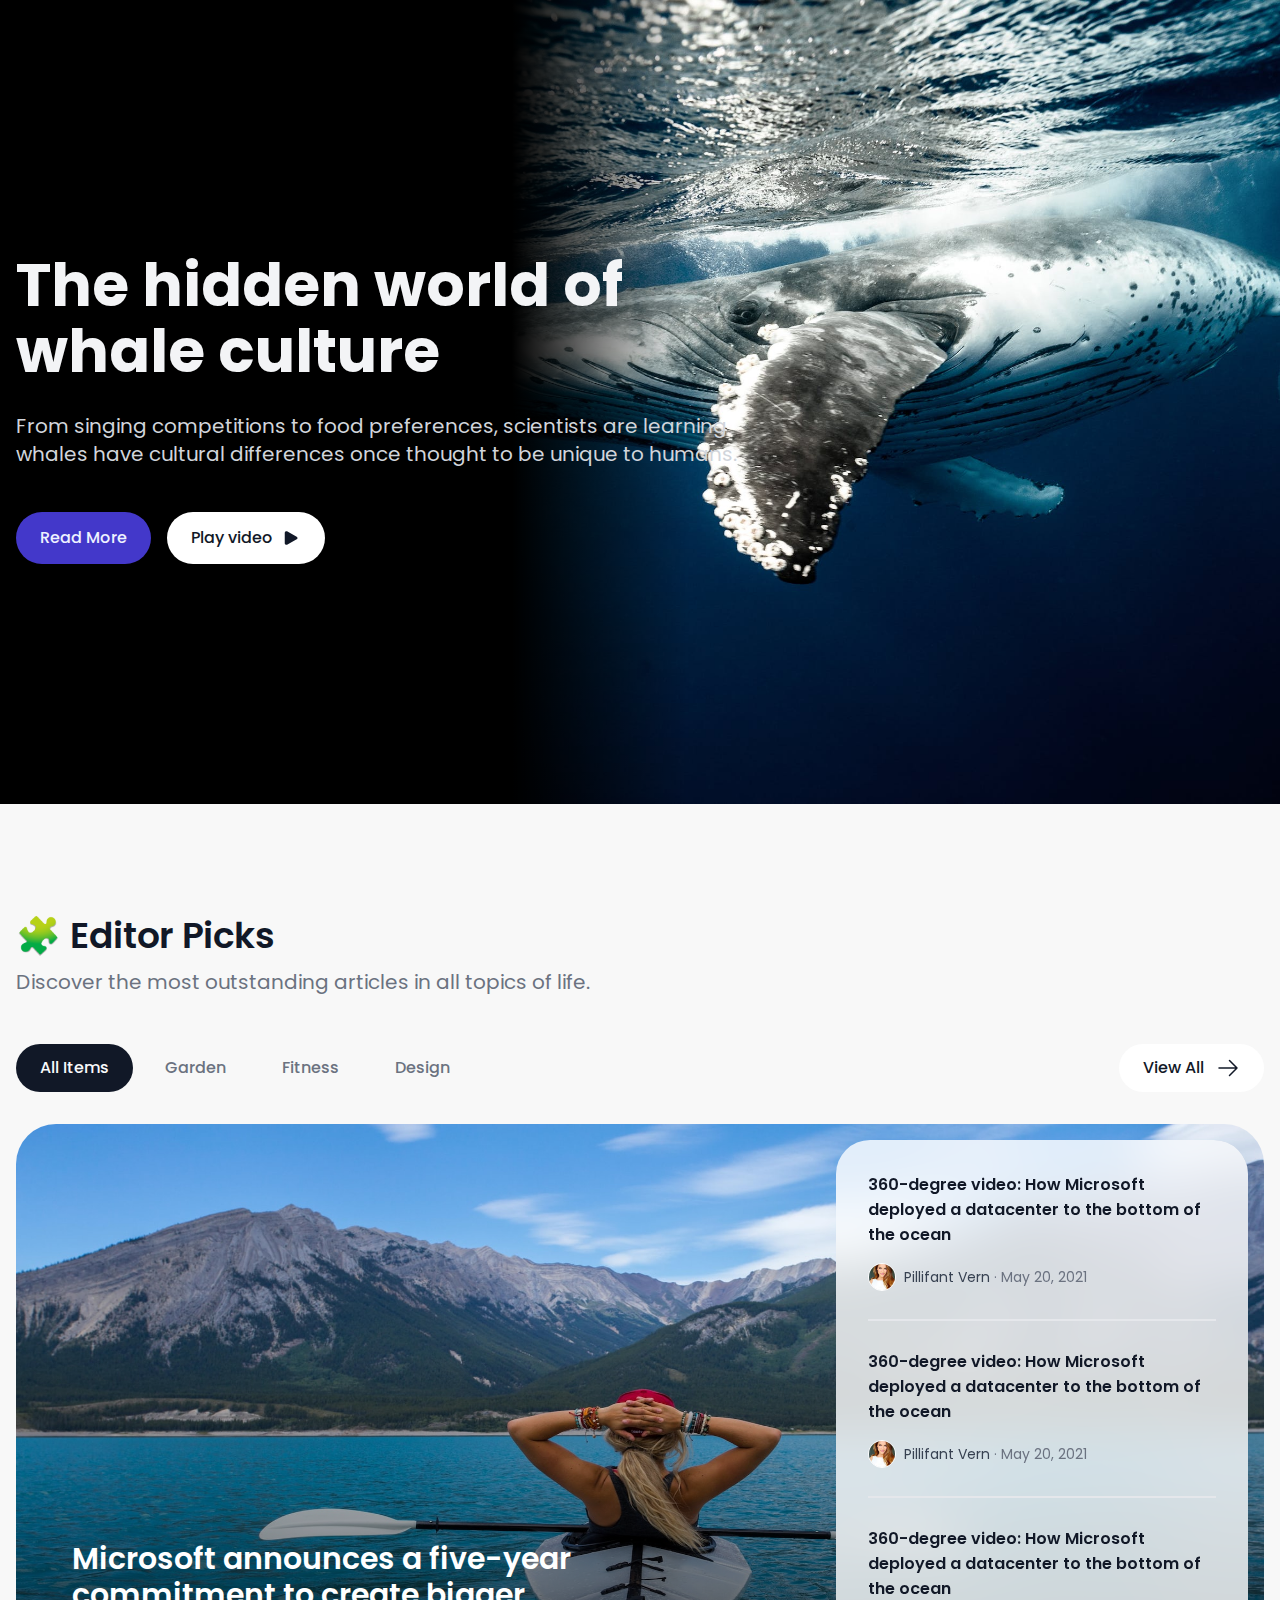
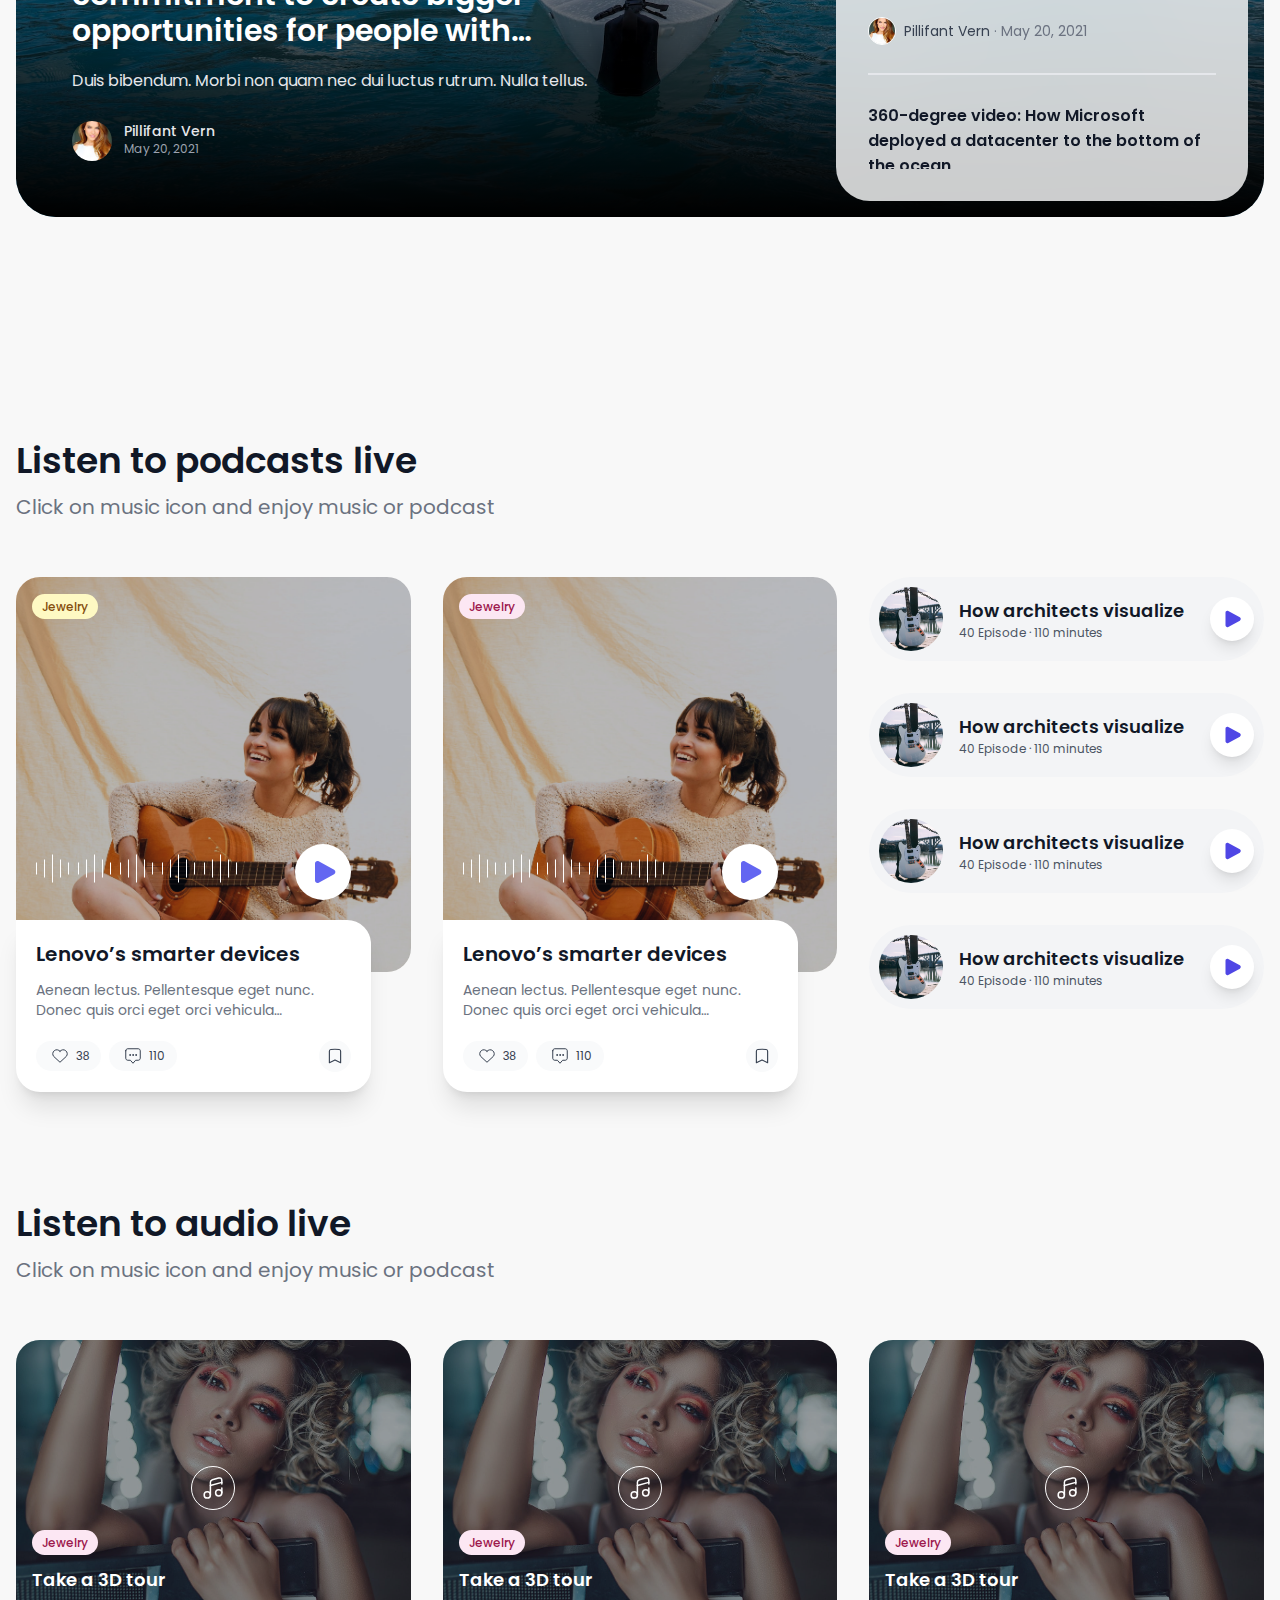
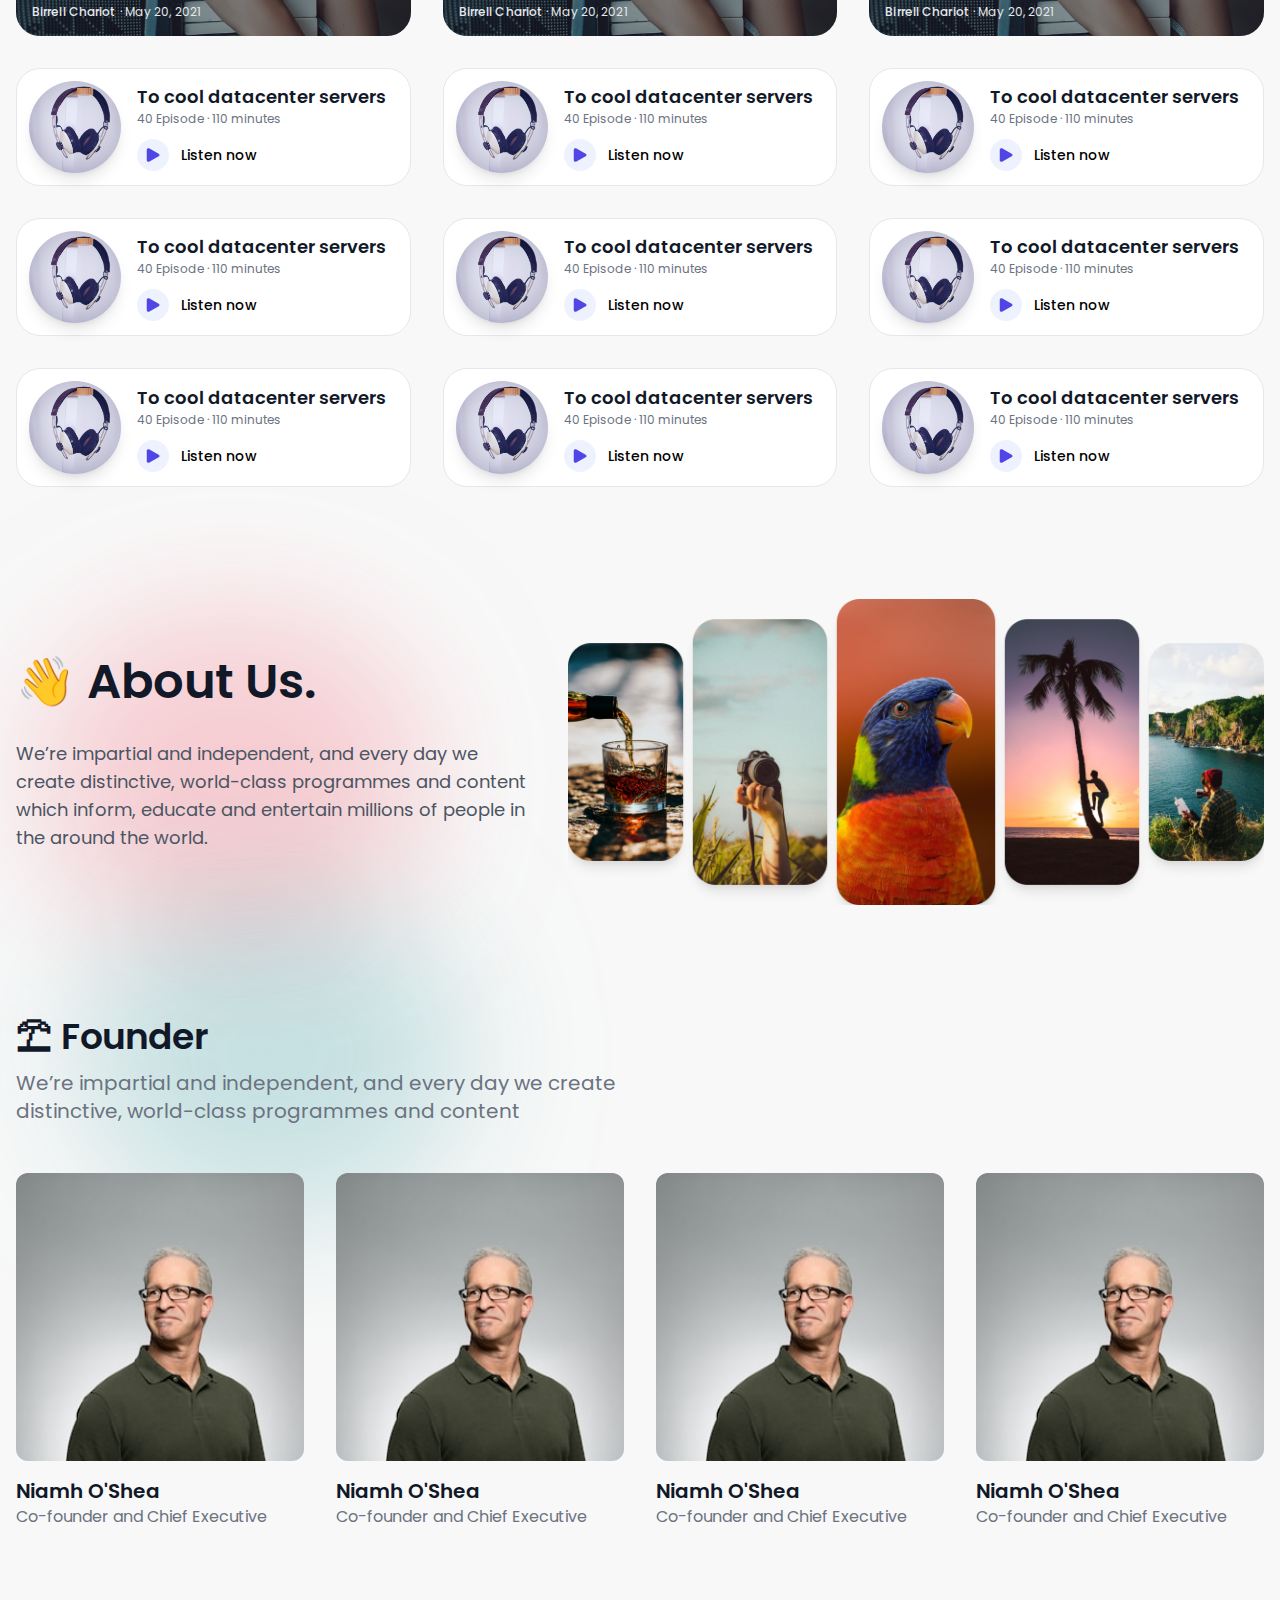
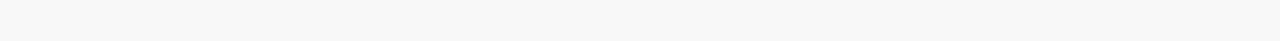
==== FirstSections/index.html @ 760cdf17 "project" ====
<!DOCTYPE html>
<html lang="en">
  <head>
    <meta charset="UTF-8" />
    <meta name="viewport" content="width=device-width, initial-scale=1.0" />
    <title>Document</title>
    <link rel="stylesheet" href="../styles/styles.css" />
  </head>
  <body>
    <!--
      Contiene:
        - Apartado de la ballena y el apartado "Editor Picks" (http://34.244.182.145:3000/home-4)
        - Listen to podcasts live y Listen to audio live (http://34.244.182.145:3000/home-3)
        - About us y Founder (http://34.244.182.145:3000/about) 
    -->

    <!-- ############################### -->
    <!-- ############################### -->
    <!-- HERO -->
    <section id="hero" class="hero">
      <div class="hero_content">
        <div class="global_wrapper">
          <div class="hero_main">
            <h1 class="hero_title">The hidden world of whale culture</h1>
            <p class="hero_text">
              From singing competitions to food preferences, scientists are
              learning whales have cultural differences once thought to be
              unique to humans.
            </p>
            <div class="hero_buttons">
              <a href="" class="hero_btn">Read More</a>
              <button href="" class="hero_btn hero_btn-video">
                Play video
                <svg
                  xmlns="http://www.w3.org/2000/svg"
                  viewBox="0 0 24 24"
                  fill="currentColor"
                  aria-hidden="true"
                  class="w-5 h-5 ms-2 rtl:rotate-180"
                >
                  <path
                    fill-rule="evenodd"
                    d="M4.5 5.653c0-1.426 1.529-2.33 2.779-1.643l11.54 6.348c1.295.712 1.295 2.573 0 3.285L7.28 19.991c-1.25.687-2.779-.217-2.779-1.643V5.653z"
                    clip-rule="evenodd"
                  ></path>
                </svg>
              </button>
            </div>
          </div>
        </div>
      </div>
      <div class="hero_images">
        <img
          src="../images/pexels-photo-4666750.jpeg"
          alt=""
          class="hero_image"
        />
      </div>
    </section>
    <!-- HERO -->
    <!-- ############################### -->
    <!-- ############################### -->

    <!-- ############################### -->
    <!-- ############################### -->
    <!-- EDITOR PICKS -->
    <section id="editorPicks" class="editorPicks">
      <div class="global_wrapper">
        <div class="editorPicks_wrapper">
          <div class="editorPicks_content">
            <h2 class="editorPicks_title">🧩 Editor Picks</h2>
            <p class="editorPicks_text">
              Discover the most outstanding articles in all topics of life.
            </p>
          </div>

          <div class="editorPicks_menu">
            <button class="editorPicks_menu_btn editorPicks_menu_btn-active">All items</button>
            <button class="editorPicks_menu_btn">Garden</button>
            <button class="editorPicks_menu_btn">Fitness</button>
            <button class="editorPicks_menu_btn">Design</button>
            <button class="editorPicks_menu_btn editorPicks_menu_btn-all">
              <span>View all</span
              ><svg
                xmlns="http://www.w3.org/2000/svg"
                fill="none"
                viewBox="0 0 24 24"
                stroke-width="1.5"
                stroke="currentColor"
                aria-hidden="true"
                class="ms-3 w-6 h-6 rtl:rotate-180"
              >
                <path
                  stroke-linecap="round"
                  stroke-linejoin="round"
                  d="M13.5 4.5L21 12m0 0l-7.5 7.5M21 12H3"
                ></path>
              </svg>
            </button>
          </div>

          <div class="editorPicks_main">
            <div class="editorPicks_post">
              <div class="editorPicks_post_image">
                <img
                  src="../images/photo-1465310477141-6fb93167a273.jpeg"
                  alt=""
                />
              </div>

              <div class="editorPicks_post_content">
                <h4 class="editorPicks_post_title">
                  <a href="">
                    Microsoft announces a five-year commitment to create bigger
                    opportunities for people with disabilities
                  </a>
                </h4>
                <p class="editorPicks_post_text">
                  Duis bibendum. Morbi non quam nec dui luctus rutrum. Nulla
                  tellus.
                </p>
                <div class="editorPicks_post_button">
                  <div class="editorPicks_post_author_img">
                    <img src="../images/9.jpeg" alt="" />
                  </div>
                  <div class="editorPicks_post_info">
                    <a href="" class="editorPicks_post_author"
                      >Pillifant Vern</a
                    >
                    <span class="editorPicks_post_date"
                      >May 20, 2021 <span>· 3 min read</span>
                    </span>
                  </div>
                </div>
              </div>
            </div>

            <div class="editorPicks_comments">
              <ul class="editorPicks_comments_list">
                <li class="editorPicks_comment">
                  <a href="" class="editorPicks_comment_link"
                    >360-degree video: How Microsoft deployed a datacenter to
                    the bottom of the ocean</a
                  >
                  <div class="editorPicks_comment_author">
                    <div class="editorPicks_comment_img">
                      <img src="../images/9.jpeg" alt="" />
                    </div>
                    <span class="editorPicks_comment_name">
                      <a href="">Pillifant Vern</a>
                      <span>· May 20, 2021</span></span
                    >
                  </div>
                </li>

                <li class="editorPicks_comment">
                  <a href="" class="editorPicks_comment_link"
                    >360-degree video: How Microsoft deployed a datacenter to
                    the bottom of the ocean</a
                  >
                  <div class="editorPicks_comment_author">
                    <div class="editorPicks_comment_img">
                      <img src="../images/9.jpeg" alt="" />
                    </div>
                    <span class="editorPicks_comment_name">
                      <a href="">Pillifant Vern</a>
                      <span>· May 20, 2021</span></span
                    >
                  </div>
                </li>

                <li class="editorPicks_comment">
                  <a href="" class="editorPicks_comment_link"
                    >360-degree video: How Microsoft deployed a datacenter to
                    the bottom of the ocean</a
                  >
                  <div class="editorPicks_comment_author">
                    <div class="editorPicks_comment_img">
                      <img src="../images/9.jpeg" alt="" />
                    </div>
                    <span class="editorPicks_comment_name">
                      <a href="">Pillifant Vern</a>
                      <span>· May 20, 2021</span></span
                    >
                  </div>
                </li>

                <li class="editorPicks_comment">
                  <a href="" class="editorPicks_comment_link"
                    >360-degree video: How Microsoft deployed a datacenter to
                    the bottom of the ocean</a
                  >
                  <div class="editorPicks_comment_author">
                    <div class="editorPicks_comment_img">
                      <img src="../images/9.jpeg" alt="" />
                    </div>
                    <span class="editorPicks_comment_name">
                      <a href="">Pillifant Vern</a>
                      <span>· May 20, 2021</span></span
                    >
                  </div>
                </li>

                <li class="editorPicks_comment">
                  <a href="" class="editorPicks_comment_link"
                    >360-degree video: How Microsoft deployed a datacenter to
                    the bottom of the ocean</a
                  >
                  <div class="editorPicks_comment_author">
                    <div class="editorPicks_comment_img">
                      <img src="../images/9.jpeg" alt="" />
                    </div>
                    <span class="editorPicks_comment_name">
                      <a href="">Pillifant Vern</a>
                      <span>· May 20, 2021</span></span
                    >
                  </div>
                </li>

                <li class="editorPicks_comment">
                  <a href="" class="editorPicks_comment_link"
                    >360-degree video: How Microsoft deployed a datacenter to
                    the bottom of the ocean</a
                  >
                  <div class="editorPicks_comment_author">
                    <div class="editorPicks_comment_img">
                      <img src="../images/9.jpeg" alt="" />
                    </div>
                    <span class="editorPicks_comment_name">
                      <a href="">Pillifant Vern</a>
                      <span>· May 20, 2021</span></span
                    >
                  </div>
                </li>

                <li class="editorPicks_comment">
                  <a href="" class="editorPicks_comment_link"
                    >360-degree video: How Microsoft deployed a datacenter to
                    the bottom of the ocean</a
                  >
                  <div class="editorPicks_comment_author">
                    <div class="editorPicks_comment_img">
                      <img src="../images/9.jpeg" alt="" />
                    </div>
                    <span class="editorPicks_comment_name">
                      <a href="">Pillifant Vern</a>
                      <span>· May 20, 2021</span></span
                    >
                  </div>
                </li>
              </ul>
            </div>
          </div>
        </div>
      </div>
    </section>
    <!-- EDITOR PICKS -->
    <!-- ############################### -->
    <!-- ############################### -->

    <!-- ############################### -->
    <!-- ############################### -->
    <!-- LISTEN PODCASTS -->
    <section id="listen_podcasts" class="listen_podcasts">
      <div class="global_wrapper">
        <div class="listen_podcasts_wrapper">
          <div class="section_header">
            <h2 class="section_header_title">Listen to podcasts live</h2>
            <p class="section_header_text">
              Click on music icon and enjoy music or podcast
            </p>
          </div>

          <div class="section_music_grid">
            <div class="section_music_item section_music_card">
              <a href="" class="mg_card_picture">
                <img
                  src="../images/pexels-photo-6843304.jpeg"
                  alt=""
                  class="mg_card_image"
                />
              </a>
  
              <div class="mg_card_label">
                <a href="bacs" class="section_label_link section_label-yellow ">Jewelry</a>
              </div>
  
              <div class="mg_card_body">
                <div class="mg_card_play">
                  <div class="mg_card_music">
                    <img src="../images/musicWave.png" alt="" />
                  </div>
  
                  <div class="mg_card_play_btn">
                    <svg
                      xmlns="http://www.w3.org/2000/svg"
                      viewBox="0 0 24 24"
                      fill="currentColor"
                      aria-hidden="true"
                      class="ms-0.5 w-8 h-8 rtl:rotate-180"
                    >
                      <path
                        fill-rule="evenodd"
                        d="M4.5 5.653c0-1.426 1.529-2.33 2.779-1.643l11.54 6.348c1.295.712 1.295 2.573 0 3.285L7.28 19.991c-1.25.687-2.779-.217-2.779-1.643V5.653z"
                        clip-rule="evenodd"
                      ></path>
                    </svg>
                  </div>
                </div>
  
                <div class="mg_card_info">
                  <a class="mg_card_title">Lenovo’s smarter devices</a>
                  <p class="mg_card_text">
                    Aenean lectus. Pellentesque eget nunc. Donec quis orci eget
                    orci vehicula condimentum.
                  </p>
  
                  <div class="section_actions">
                    <button class="section_actions_link">
                      <svg
                        width="24"
                        height="24"
                        fill="none"
                        viewBox="0 0 24 24"
                      >
                        <path
                          fill-rule="evenodd"
                          stroke="currentColor"
                          stroke-linecap="round"
                          stroke-linejoin="round"
                          stroke-width="1"
                          d="M11.995 7.23319C10.5455 5.60999 8.12832 5.17335 6.31215 6.65972C4.49599 8.14609 4.2403 10.6312 5.66654 12.3892L11.995 18.25L18.3235 12.3892C19.7498 10.6312 19.5253 8.13046 17.6779 6.65972C15.8305 5.18899 13.4446 5.60999 11.995 7.23319Z"
                          clip-rule="evenodd"
                        ></path>
                      </svg>
                      <span>38</span>
                    </button>
                    <a href="" class="section_actions_link"
                      ><svg
                        width="24"
                        height="24"
                        fill="none"
                        viewBox="0 0 24 24"
                      >
                        <path
                          stroke="currentColor"
                          stroke-linecap="round"
                          stroke-linejoin="round"
                          stroke-width="1"
                          d="M4.75 6.75C4.75 5.64543 5.64543 4.75 6.75 4.75H17.25C18.3546 4.75 19.25 5.64543 19.25 6.75V14.25C19.25 15.3546 18.3546 16.25 17.25 16.25H14.625L12 19.25L9.375 16.25H6.75C5.64543 16.25 4.75 15.3546 4.75 14.25V6.75Z"
                        ></path>
                        <path
                          stroke="currentColor"
                          stroke-linecap="round"
                          stroke-linejoin="round"
                          d="M9.5 11C9.5 11.2761 9.27614 11.5 9 11.5C8.72386 11.5 8.5 11.2761 8.5 11C8.5 10.7239 8.72386 10.5 9 10.5C9.27614 10.5 9.5 10.7239 9.5 11Z"
                        ></path>
                        <path
                          stroke="currentColor"
                          stroke-linecap="round"
                          stroke-linejoin="round"
                          d="M12.5 11C12.5 11.2761 12.2761 11.5 12 11.5C11.7239 11.5 11.5 11.2761 11.5 11C11.5 10.7239 11.7239 10.5 12 10.5C12.2761 10.5 12.5 10.7239 12.5 11Z"
                        ></path>
                        <path
                          stroke="currentColor"
                          stroke-linecap="round"
                          stroke-linejoin="round"
                          d="M15.5 11C15.5 11.2761 15.2761 11.5 15 11.5C14.7239 11.5 14.5 11.2761 14.5 11C14.5 10.7239 14.7239 10.5 15 10.5C15.2761 10.5 15.5 10.7239 15.5 11Z"
                        ></path>
                      </svg>
                      <span>110</span></a
                    >
                    <button class="section_actions_link">
                      <svg
                        xmlns="http://www.w3.org/2000/svg"
                        viewBox="0 0 24 24"
                        stroke-width="1.5"
                        fill="none"
                        stroke="currentColor"
                        class="w-[18px] h-[18px]"
                      >
                        <path
                          stroke-linecap="round"
                          stroke-linejoin="round"
                          d="M17.593 3.322c1.1.128 1.907 1.077 1.907 2.185V21L12 17.25 4.5 21V5.507c0-1.108.806-2.057 1.907-2.185a48.507 48.507 0 0111.186 0z"
                        ></path>
                      </svg>
                    </button>
                  </div>
                </div>
              </div>
            </div>

            <div class="section_music_item section_music_card">
              <a href="" class="mg_card_picture">
                <img
                  src="../images/pexels-photo-6843304.jpeg"
                  alt=""
                  class="mg_card_image"
                />
              </a>
  
              <div class="mg_card_label">
                <a href="bacs" class="section_label_link section_label-purpule ">Jewelry</a>
              </div>
  
              <div class="mg_card_body">
                <div class="mg_card_play">
                  <div class="mg_card_music">
                    <img src="../images/musicWave.png" alt="" />
                  </div>
  
                  <div class="mg_card_play_btn">
                    <svg
                      xmlns="http://www.w3.org/2000/svg"
                      viewBox="0 0 24 24"
                      fill="currentColor"
                      aria-hidden="true"
                      class="ms-0.5 w-8 h-8 rtl:rotate-180"
                    >
                      <path
                        fill-rule="evenodd"
                        d="M4.5 5.653c0-1.426 1.529-2.33 2.779-1.643l11.54 6.348c1.295.712 1.295 2.573 0 3.285L7.28 19.991c-1.25.687-2.779-.217-2.779-1.643V5.653z"
                        clip-rule="evenodd"
                      ></path>
                    </svg>
                  </div>
                </div>
  
                <div class="mg_card_info">
                  <a class="mg_card_title">Lenovo’s smarter devices</a>
                  <p class="mg_card_text">
                    Aenean lectus. Pellentesque eget nunc. Donec quis orci eget
                    orci vehicula condimentum.
                  </p>
  
                  <div class="section_actions">
                    <button class="section_actions_link">
                      <svg
                        width="24"
                        height="24"
                        fill="none"
                        viewBox="0 0 24 24"
                      >
                        <path
                          fill-rule="evenodd"
                          stroke="currentColor"
                          stroke-linecap="round"
                          stroke-linejoin="round"
                          stroke-width="1"
                          d="M11.995 7.23319C10.5455 5.60999 8.12832 5.17335 6.31215 6.65972C4.49599 8.14609 4.2403 10.6312 5.66654 12.3892L11.995 18.25L18.3235 12.3892C19.7498 10.6312 19.5253 8.13046 17.6779 6.65972C15.8305 5.18899 13.4446 5.60999 11.995 7.23319Z"
                          clip-rule="evenodd"
                        ></path>
                      </svg>
                      <span>38</span>
                    </button>
                    <a href="" class="section_actions_link"
                      ><svg
                        width="24"
                        height="24"
                        fill="none"
                        viewBox="0 0 24 24"
                      >
                        <path
                          stroke="currentColor"
                          stroke-linecap="round"
                          stroke-linejoin="round"
                          stroke-width="1"
                          d="M4.75 6.75C4.75 5.64543 5.64543 4.75 6.75 4.75H17.25C18.3546 4.75 19.25 5.64543 19.25 6.75V14.25C19.25 15.3546 18.3546 16.25 17.25 16.25H14.625L12 19.25L9.375 16.25H6.75C5.64543 16.25 4.75 15.3546 4.75 14.25V6.75Z"
                        ></path>
                        <path
                          stroke="currentColor"
                          stroke-linecap="round"
                          stroke-linejoin="round"
                          d="M9.5 11C9.5 11.2761 9.27614 11.5 9 11.5C8.72386 11.5 8.5 11.2761 8.5 11C8.5 10.7239 8.72386 10.5 9 10.5C9.27614 10.5 9.5 10.7239 9.5 11Z"
                        ></path>
                        <path
                          stroke="currentColor"
                          stroke-linecap="round"
                          stroke-linejoin="round"
                          d="M12.5 11C12.5 11.2761 12.2761 11.5 12 11.5C11.7239 11.5 11.5 11.2761 11.5 11C11.5 10.7239 11.7239 10.5 12 10.5C12.2761 10.5 12.5 10.7239 12.5 11Z"
                        ></path>
                        <path
                          stroke="currentColor"
                          stroke-linecap="round"
                          stroke-linejoin="round"
                          d="M15.5 11C15.5 11.2761 15.2761 11.5 15 11.5C14.7239 11.5 14.5 11.2761 14.5 11C14.5 10.7239 14.7239 10.5 15 10.5C15.2761 10.5 15.5 10.7239 15.5 11Z"
                        ></path>
                      </svg>
                      <span>110</span></a
                    >
                    <button class="section_actions_link">
                      <svg
                        xmlns="http://www.w3.org/2000/svg"
                        viewBox="0 0 24 24"
                        stroke-width="1.5"
                        fill="none"
                        stroke="currentColor"
                        class="w-[18px] h-[18px]"
                      >
                        <path
                          stroke-linecap="round"
                          stroke-linejoin="round"
                          d="M17.593 3.322c1.1.128 1.907 1.077 1.907 2.185V21L12 17.25 4.5 21V5.507c0-1.108.806-2.057 1.907-2.185a48.507 48.507 0 0111.186 0z"
                        ></path>
                      </svg>
                    </button>
                  </div>
                </div>
              </div>
            </div>

            <div class="section_music_item">
              <ul class="listen_podcasts_list">
                <li class="lp_list_item">
                  <a class="lp_list_link" href="">
                    <div class="lp_list_picture">
                      <img
                        alt=""
                        src="../images//pexels-photo-2156327.jpeg"
                        class="lp_list_img"
                      />
                    </div>

                    <div class="lp_list_main">
                      <h2 class="lp_list_title">How architects visualize</h2>
                      <span class="lp_list_ep">40 Episode · 110 minutes</span>
                    </div>
                  </a>

                  <button class="lp_list_play">
                    <svg
                      xmlns="http://www.w3.org/2000/svg"
                      viewBox="0 0 24 24"
                      fill="currentColor"
                      aria-hidden="true"
                      class="ms-0.5 w-8 h-8 rtl:rotate-180"
                    >
                      <path
                        fill-rule="evenodd"
                        d="M4.5 5.653c0-1.426 1.529-2.33 2.779-1.643l11.54 6.348c1.295.712 1.295 2.573 0 3.285L7.28 19.991c-1.25.687-2.779-.217-2.779-1.643V5.653z"
                        clip-rule="evenodd"
                      ></path>
                    </svg>
                  </button>
                </li>

                <li class="lp_list_item">
                  <a class="lp_list_link" href="">
                    <div class="lp_list_picture">
                      <img
                        alt=""
                        src="../images//pexels-photo-2156327.jpeg"
                        class="lp_list_img"
                      />
                    </div>

                    <div class="lp_list_main">
                      <h2 class="lp_list_title">How architects visualize</h2>
                      <span class="lp_list_ep">40 Episode · 110 minutes</span>
                    </div>
                  </a>

                  <button class="lp_list_play">
                    <svg
                      xmlns="http://www.w3.org/2000/svg"
                      viewBox="0 0 24 24"
                      fill="currentColor"
                      aria-hidden="true"
                      class="ms-0.5 w-8 h-8 rtl:rotate-180"
                    >
                      <path
                        fill-rule="evenodd"
                        d="M4.5 5.653c0-1.426 1.529-2.33 2.779-1.643l11.54 6.348c1.295.712 1.295 2.573 0 3.285L7.28 19.991c-1.25.687-2.779-.217-2.779-1.643V5.653z"
                        clip-rule="evenodd"
                      ></path>
                    </svg>
                  </button>
                </li>

                <li class="lp_list_item">
                  <a class="lp_list_link" href="">
                    <div class="lp_list_picture">
                      <img
                        alt=""
                        src="../images//pexels-photo-2156327.jpeg"
                        class="lp_list_img"
                      />
                    </div>

                    <div class="lp_list_main">
                      <h2 class="lp_list_title">How architects visualize</h2>
                      <span class="lp_list_ep">40 Episode · 110 minutes</span>
                    </div>
                  </a>

                  <button class="lp_list_play">
                    <svg
                      xmlns="http://www.w3.org/2000/svg"
                      viewBox="0 0 24 24"
                      fill="currentColor"
                      aria-hidden="true"
                      class="ms-0.5 w-8 h-8 rtl:rotate-180"
                    >
                      <path
                        fill-rule="evenodd"
                        d="M4.5 5.653c0-1.426 1.529-2.33 2.779-1.643l11.54 6.348c1.295.712 1.295 2.573 0 3.285L7.28 19.991c-1.25.687-2.779-.217-2.779-1.643V5.653z"
                        clip-rule="evenodd"
                      ></path>
                    </svg>
                  </button>
                </li>

                <li class="lp_list_item">
                  <a class="lp_list_link" href="">
                    <div class="lp_list_picture">
                      <img
                        alt=""
                        src="../images//pexels-photo-2156327.jpeg"
                        class="lp_list_img"
                      />
                    </div>

                    <div class="lp_list_main">
                      <h2 class="lp_list_title">How architects visualize</h2>
                      <span class="lp_list_ep">40 Episode · 110 minutes</span>
                    </div>
                  </a>

                  <button class="lp_list_play">
                    <svg
                      xmlns="http://www.w3.org/2000/svg"
                      viewBox="0 0 24 24"
                      fill="currentColor"
                      aria-hidden="true"
                      class="ms-0.5 w-8 h-8 rtl:rotate-180"
                    >
                      <path
                        fill-rule="evenodd"
                        d="M4.5 5.653c0-1.426 1.529-2.33 2.779-1.643l11.54 6.348c1.295.712 1.295 2.573 0 3.285L7.28 19.991c-1.25.687-2.779-.217-2.779-1.643V5.653z"
                        clip-rule="evenodd"
                      ></path>
                    </svg>
                  </button>
                </li>
              </ul>
            </div>
          </div>
        </div>
      </div>
    </section>
    <!-- LISTEN PODCASTS -->
    <!-- ############################### -->
    <!-- ############################### -->

    <!-- ############################### -->
    <!-- ############################### -->
    <!-- LISTEN TO AUDIO LIVE -->
    <section id="listen_audio" class="listen_audio">
      <div class="global_wrapper">
        <div class="listen_audio_wrapper">
          <div class="section_header">
            <h2 class="section_header_title">Listen to audio live</h2>
            <p class="section_header_text">
              Click on music icon and enjoy music or podcast
            </p>
          </div>

          <div class="listen_audio_grid">
            <div class="listen_audio_item">
              <div class="la_item_actions">
                <div class="section_actions">
                  <button class="section_actions_link">
                    <svg width="24" height="24" fill="none" viewBox="0 0 24 24">
                      <path
                        fill-rule="evenodd"
                        stroke="currentColor"
                        stroke-linecap="round"
                        stroke-linejoin="round"
                        stroke-width="1"
                        d="M11.995 7.23319C10.5455 5.60999 8.12832 5.17335 6.31215 6.65972C4.49599 8.14609 4.2403 10.6312 5.66654 12.3892L11.995 18.25L18.3235 12.3892C19.7498 10.6312 19.5253 8.13046 17.6779 6.65972C15.8305 5.18899 13.4446 5.60999 11.995 7.23319Z"
                        clip-rule="evenodd"
                      ></path>
                    </svg>
                    <span>38</span>
                  </button>
                  <a href="" class="section_actions_link"
                    ><svg
                      width="24"
                      height="24"
                      fill="none"
                      viewBox="0 0 24 24"
                    >
                      <path
                        stroke="currentColor"
                        stroke-linecap="round"
                        stroke-linejoin="round"
                        stroke-width="1"
                        d="M4.75 6.75C4.75 5.64543 5.64543 4.75 6.75 4.75H17.25C18.3546 4.75 19.25 5.64543 19.25 6.75V14.25C19.25 15.3546 18.3546 16.25 17.25 16.25H14.625L12 19.25L9.375 16.25H6.75C5.64543 16.25 4.75 15.3546 4.75 14.25V6.75Z"
                      ></path>
                      <path
                        stroke="currentColor"
                        stroke-linecap="round"
                        stroke-linejoin="round"
                        d="M9.5 11C9.5 11.2761 9.27614 11.5 9 11.5C8.72386 11.5 8.5 11.2761 8.5 11C8.5 10.7239 8.72386 10.5 9 10.5C9.27614 10.5 9.5 10.7239 9.5 11Z"
                      ></path>
                      <path
                        stroke="currentColor"
                        stroke-linecap="round"
                        stroke-linejoin="round"
                        d="M12.5 11C12.5 11.2761 12.2761 11.5 12 11.5C11.7239 11.5 11.5 11.2761 11.5 11C11.5 10.7239 11.7239 10.5 12 10.5C12.2761 10.5 12.5 10.7239 12.5 11Z"
                      ></path>
                      <path
                        stroke="currentColor"
                        stroke-linecap="round"
                        stroke-linejoin="round"
                        d="M15.5 11C15.5 11.2761 15.2761 11.5 15 11.5C14.7239 11.5 14.5 11.2761 14.5 11C14.5 10.7239 14.7239 10.5 15 10.5C15.2761 10.5 15.5 10.7239 15.5 11Z"
                      ></path>
                    </svg>
                    <span>110</span></a
                  >
                  <button class="section_actions_link">
                    <svg
                      xmlns="http://www.w3.org/2000/svg"
                      viewBox="0 0 24 24"
                      stroke-width="1.5"
                      fill="none"
                      stroke="currentColor"
                      class="w-[18px] h-[18px]"
                    >
                      <path
                        stroke-linecap="round"
                        stroke-linejoin="round"
                        d="M17.593 3.322c1.1.128 1.907 1.077 1.907 2.185V21L12 17.25 4.5 21V5.507c0-1.108.806-2.057 1.907-2.185a48.507 48.507 0 0111.186 0z"
                      ></path>
                    </svg>
                  </button>
                </div>
              </div>
              <div class="la_item_picture">
                <img
                  src="../images/pexels-photo-4407688.jpeg"
                  alt=""
                  class="la_item_img"
                />
                <span class="la_item_icon"
                  ><svg
                    class="w-6 h-6"
                    viewBox="0 0 24 24"
                    fill="none"
                    xmlns="http://www.w3.org/2000/svg"
                  >
                    <path
                      d="M6.28016 22C8.00328 22 9.40016 20.6031 9.40016 18.88C9.40016 17.1569 8.00328 15.76 6.28016 15.76C4.55703 15.76 3.16016 17.1569 3.16016 18.88C3.16016 20.6031 4.55703 22 6.28016 22Z"
                      stroke="currentColor"
                      stroke-width="1.5"
                      stroke-linecap="round"
                      stroke-linejoin="round"
                    ></path>
                    <path
                      d="M20.8404 7.96009V4.60009C20.8404 2.00009 19.2104 1.64009 17.5604 2.09009L11.3204 3.79009C10.1804 4.10009 9.40039 5.00009 9.40039 6.30009V8.47009V9.93009V18.8701"
                      stroke="currentColor"
                      stroke-width="1.5"
                      stroke-linecap="round"
                      stroke-linejoin="round"
                    ></path>
                    <path
                      d="M20.8398 16.8V12"
                      stroke="currentColor"
                      stroke-width="1.5"
                      stroke-linecap="round"
                      stroke-linejoin="round"
                    ></path>
                    <path
                      d="M17.7196 19.9199C19.4427 19.9199 20.8396 18.5231 20.8396 16.7999C20.8396 15.0768 19.4427 13.6799 17.7196 13.6799C15.9965 13.6799 14.5996 15.0768 14.5996 16.7999C14.5996 18.5231 15.9965 19.9199 17.7196 19.9199Z"
                      stroke="currentColor"
                      stroke-width="1.5"
                      stroke-linecap="round"
                      stroke-linejoin="round"
                    ></path>
                    <path
                      d="M9.40039 9.5199L20.8404 6.3999"
                      stroke="currentColor"
                      stroke-width="1.5"
                      stroke-linecap="round"
                      stroke-linejoin="round"
                    ></path></svg
                ></span>
                <a href="listen_audio_item_link" class="listen_audio_item_link"></a>
              </div>
              <div class="la_item_info">
                  <div class="la_item_info_label">
                    <div class="section_label">
                      <a href="bacs" class="section_label_link section_label-purpule ">Jewelry</a>
                    </div>
                  </div>

                  <div class="la_item_info_main">
                    <h3 class="la_item_title"><a href="Take a 3D tour">Take a 3D tour</a></h3>
                    <a href="lol" class="la_item_author">Birrell Chariot<span> · May 20, 2021</span></a>
                  </div>
              </div>
            </div>

            <div class="listen_audio_item">
              <div class="la_item_actions">
                <div class="section_actions">
                  <button class="section_actions_link">
                    <svg width="24" height="24" fill="none" viewBox="0 0 24 24">
                      <path
                        fill-rule="evenodd"
                        stroke="currentColor"
                        stroke-linecap="round"
                        stroke-linejoin="round"
                        stroke-width="1"
                        d="M11.995 7.23319C10.5455 5.60999 8.12832 5.17335 6.31215 6.65972C4.49599 8.14609 4.2403 10.6312 5.66654 12.3892L11.995 18.25L18.3235 12.3892C19.7498 10.6312 19.5253 8.13046 17.6779 6.65972C15.8305 5.18899 13.4446 5.60999 11.995 7.23319Z"
                        clip-rule="evenodd"
                      ></path>
                    </svg>
                    <span>38</span>
                  </button>
                  <a href="" class="section_actions_link"
                    ><svg
                      width="24"
                      height="24"
                      fill="none"
                      viewBox="0 0 24 24"
                    >
                      <path
                        stroke="currentColor"
                        stroke-linecap="round"
                        stroke-linejoin="round"
                        stroke-width="1"
                        d="M4.75 6.75C4.75 5.64543 5.64543 4.75 6.75 4.75H17.25C18.3546 4.75 19.25 5.64543 19.25 6.75V14.25C19.25 15.3546 18.3546 16.25 17.25 16.25H14.625L12 19.25L9.375 16.25H6.75C5.64543 16.25 4.75 15.3546 4.75 14.25V6.75Z"
                      ></path>
                      <path
                        stroke="currentColor"
                        stroke-linecap="round"
                        stroke-linejoin="round"
                        d="M9.5 11C9.5 11.2761 9.27614 11.5 9 11.5C8.72386 11.5 8.5 11.2761 8.5 11C8.5 10.7239 8.72386 10.5 9 10.5C9.27614 10.5 9.5 10.7239 9.5 11Z"
                      ></path>
                      <path
                        stroke="currentColor"
                        stroke-linecap="round"
                        stroke-linejoin="round"
                        d="M12.5 11C12.5 11.2761 12.2761 11.5 12 11.5C11.7239 11.5 11.5 11.2761 11.5 11C11.5 10.7239 11.7239 10.5 12 10.5C12.2761 10.5 12.5 10.7239 12.5 11Z"
                      ></path>
                      <path
                        stroke="currentColor"
                        stroke-linecap="round"
                        stroke-linejoin="round"
                        d="M15.5 11C15.5 11.2761 15.2761 11.5 15 11.5C14.7239 11.5 14.5 11.2761 14.5 11C14.5 10.7239 14.7239 10.5 15 10.5C15.2761 10.5 15.5 10.7239 15.5 11Z"
                      ></path>
                    </svg>
                    <span>110</span></a
                  >
                  <button class="section_actions_link">
                    <svg
                      xmlns="http://www.w3.org/2000/svg"
                      viewBox="0 0 24 24"
                      stroke-width="1.5"
                      fill="none"
                      stroke="currentColor"
                      class="w-[18px] h-[18px]"
                    >
                      <path
                        stroke-linecap="round"
                        stroke-linejoin="round"
                        d="M17.593 3.322c1.1.128 1.907 1.077 1.907 2.185V21L12 17.25 4.5 21V5.507c0-1.108.806-2.057 1.907-2.185a48.507 48.507 0 0111.186 0z"
                      ></path>
                    </svg>
                  </button>
                </div>
              </div>
              <div class="la_item_picture">
                <img
                  src="../images/pexels-photo-4407688.jpeg"
                  alt=""
                  class="la_item_img"
                />
                <span class="la_item_icon"
                  ><svg
                    class="w-6 h-6"
                    viewBox="0 0 24 24"
                    fill="none"
                    xmlns="http://www.w3.org/2000/svg"
                  >
                    <path
                      d="M6.28016 22C8.00328 22 9.40016 20.6031 9.40016 18.88C9.40016 17.1569 8.00328 15.76 6.28016 15.76C4.55703 15.76 3.16016 17.1569 3.16016 18.88C3.16016 20.6031 4.55703 22 6.28016 22Z"
                      stroke="currentColor"
                      stroke-width="1.5"
                      stroke-linecap="round"
                      stroke-linejoin="round"
                    ></path>
                    <path
                      d="M20.8404 7.96009V4.60009C20.8404 2.00009 19.2104 1.64009 17.5604 2.09009L11.3204 3.79009C10.1804 4.10009 9.40039 5.00009 9.40039 6.30009V8.47009V9.93009V18.8701"
                      stroke="currentColor"
                      stroke-width="1.5"
                      stroke-linecap="round"
                      stroke-linejoin="round"
                    ></path>
                    <path
                      d="M20.8398 16.8V12"
                      stroke="currentColor"
                      stroke-width="1.5"
                      stroke-linecap="round"
                      stroke-linejoin="round"
                    ></path>
                    <path
                      d="M17.7196 19.9199C19.4427 19.9199 20.8396 18.5231 20.8396 16.7999C20.8396 15.0768 19.4427 13.6799 17.7196 13.6799C15.9965 13.6799 14.5996 15.0768 14.5996 16.7999C14.5996 18.5231 15.9965 19.9199 17.7196 19.9199Z"
                      stroke="currentColor"
                      stroke-width="1.5"
                      stroke-linecap="round"
                      stroke-linejoin="round"
                    ></path>
                    <path
                      d="M9.40039 9.5199L20.8404 6.3999"
                      stroke="currentColor"
                      stroke-width="1.5"
                      stroke-linecap="round"
                      stroke-linejoin="round"
                    ></path></svg
                ></span>
                <a href="listen_audio_item_link" class="listen_audio_item_link"></a>
              </div>
              <div class="la_item_info">
                  <div class="la_item_info_label">
                    <div class="section_label">
                      <a href="bacs" class="section_label_link section_label-purpule ">Jewelry</a>
                    </div>
                  </div>

                  <div class="la_item_info_main">
                    <h3 class="la_item_title"><a href="Take a 3D tour">Take a 3D tour</a></h3>
                    <a href="lol" class="la_item_author">Birrell Chariot<span> · May 20, 2021</span></a>
                  </div>
              </div>
            </div>

            <div class="listen_audio_item">
              <div class="la_item_actions">
                <div class="section_actions">
                  <button class="section_actions_link">
                    <svg width="24" height="24" fill="none" viewBox="0 0 24 24">
                      <path
                        fill-rule="evenodd"
                        stroke="currentColor"
                        stroke-linecap="round"
                        stroke-linejoin="round"
                        stroke-width="1"
                        d="M11.995 7.23319C10.5455 5.60999 8.12832 5.17335 6.31215 6.65972C4.49599 8.14609 4.2403 10.6312 5.66654 12.3892L11.995 18.25L18.3235 12.3892C19.7498 10.6312 19.5253 8.13046 17.6779 6.65972C15.8305 5.18899 13.4446 5.60999 11.995 7.23319Z"
                        clip-rule="evenodd"
                      ></path>
                    </svg>
                    <span>38</span>
                  </button>
                  <a href="" class="section_actions_link"
                    ><svg
                      width="24"
                      height="24"
                      fill="none"
                      viewBox="0 0 24 24"
                    >
                      <path
                        stroke="currentColor"
                        stroke-linecap="round"
                        stroke-linejoin="round"
                        stroke-width="1"
                        d="M4.75 6.75C4.75 5.64543 5.64543 4.75 6.75 4.75H17.25C18.3546 4.75 19.25 5.64543 19.25 6.75V14.25C19.25 15.3546 18.3546 16.25 17.25 16.25H14.625L12 19.25L9.375 16.25H6.75C5.64543 16.25 4.75 15.3546 4.75 14.25V6.75Z"
                      ></path>
                      <path
                        stroke="currentColor"
                        stroke-linecap="round"
                        stroke-linejoin="round"
                        d="M9.5 11C9.5 11.2761 9.27614 11.5 9 11.5C8.72386 11.5 8.5 11.2761 8.5 11C8.5 10.7239 8.72386 10.5 9 10.5C9.27614 10.5 9.5 10.7239 9.5 11Z"
                      ></path>
                      <path
                        stroke="currentColor"
                        stroke-linecap="round"
                        stroke-linejoin="round"
                        d="M12.5 11C12.5 11.2761 12.2761 11.5 12 11.5C11.7239 11.5 11.5 11.2761 11.5 11C11.5 10.7239 11.7239 10.5 12 10.5C12.2761 10.5 12.5 10.7239 12.5 11Z"
                      ></path>
                      <path
                        stroke="currentColor"
                        stroke-linecap="round"
                        stroke-linejoin="round"
                        d="M15.5 11C15.5 11.2761 15.2761 11.5 15 11.5C14.7239 11.5 14.5 11.2761 14.5 11C14.5 10.7239 14.7239 10.5 15 10.5C15.2761 10.5 15.5 10.7239 15.5 11Z"
                      ></path>
                    </svg>
                    <span>110</span></a
                  >
                  <button class="section_actions_link">
                    <svg
                      xmlns="http://www.w3.org/2000/svg"
                      viewBox="0 0 24 24"
                      stroke-width="1.5"
                      fill="none"
                      stroke="currentColor"
                      class="w-[18px] h-[18px]"
                    >
                      <path
                        stroke-linecap="round"
                        stroke-linejoin="round"
                        d="M17.593 3.322c1.1.128 1.907 1.077 1.907 2.185V21L12 17.25 4.5 21V5.507c0-1.108.806-2.057 1.907-2.185a48.507 48.507 0 0111.186 0z"
                      ></path>
                    </svg>
                  </button>
                </div>
              </div>
              <div class="la_item_picture">
                <img
                  src="../images/pexels-photo-4407688.jpeg"
                  alt=""
                  class="la_item_img"
                />
                <span class="la_item_icon"
                  ><svg
                    class="w-6 h-6"
                    viewBox="0 0 24 24"
                    fill="none"
                    xmlns="http://www.w3.org/2000/svg"
                  >
                    <path
                      d="M6.28016 22C8.00328 22 9.40016 20.6031 9.40016 18.88C9.40016 17.1569 8.00328 15.76 6.28016 15.76C4.55703 15.76 3.16016 17.1569 3.16016 18.88C3.16016 20.6031 4.55703 22 6.28016 22Z"
                      stroke="currentColor"
                      stroke-width="1.5"
                      stroke-linecap="round"
                      stroke-linejoin="round"
                    ></path>
                    <path
                      d="M20.8404 7.96009V4.60009C20.8404 2.00009 19.2104 1.64009 17.5604 2.09009L11.3204 3.79009C10.1804 4.10009 9.40039 5.00009 9.40039 6.30009V8.47009V9.93009V18.8701"
                      stroke="currentColor"
                      stroke-width="1.5"
                      stroke-linecap="round"
                      stroke-linejoin="round"
                    ></path>
                    <path
                      d="M20.8398 16.8V12"
                      stroke="currentColor"
                      stroke-width="1.5"
                      stroke-linecap="round"
                      stroke-linejoin="round"
                    ></path>
                    <path
                      d="M17.7196 19.9199C19.4427 19.9199 20.8396 18.5231 20.8396 16.7999C20.8396 15.0768 19.4427 13.6799 17.7196 13.6799C15.9965 13.6799 14.5996 15.0768 14.5996 16.7999C14.5996 18.5231 15.9965 19.9199 17.7196 19.9199Z"
                      stroke="currentColor"
                      stroke-width="1.5"
                      stroke-linecap="round"
                      stroke-linejoin="round"
                    ></path>
                    <path
                      d="M9.40039 9.5199L20.8404 6.3999"
                      stroke="currentColor"
                      stroke-width="1.5"
                      stroke-linecap="round"
                      stroke-linejoin="round"
                    ></path></svg
                ></span>
                <a href="listen_audio_item_link" class="listen_audio_item_link"></a>
              </div>
              <div class="la_item_info">
                  <div class="la_item_info_label">
                    <div class="section_label">
                      <a href="bacs" class="section_label_link section_label-purpule ">Jewelry</a>
                    </div>
                  </div>

                  <div class="la_item_info_main">
                    <h3 class="la_item_title"><a href="Take a 3D tour">Take a 3D tour</a></h3>
                    <a href="lol" class="la_item_author">Birrell Chariot<span> · May 20, 2021</span></a>
                  </div>
              </div>
            </div>
          </div>

          <div class="section_listen_grid">
            <div class="section_listen_item">
              <div class="section_listen_mask">
                <a href="" class="section_listen_picture">
                  <img src="../images/pexels-photo-844923.jpeg" alt="" class="section_listen_img">
                </a>
              </div>

              <div class="section_listen_content">
                <h3 class="section_listen_title"><a href="">To cool datacenter servers</a></h3>
                <span class="section_listen_desc">40 Episode · 110 minutes</span>

                <button class="section_listen_btn">
                  <span class="section_listen_play">
                    <svg xmlns="http://www.w3.org/2000/svg" viewBox="0 0 24 24" fill="currentColor" aria-hidden="true" class="w-5 h-5 rtl:rotate-180"><path fill-rule="evenodd" d="M4.5 5.653c0-1.426 1.529-2.33 2.779-1.643l11.54 6.348c1.295.712 1.295 2.573 0 3.285L7.28 19.991c-1.25.687-2.779-.217-2.779-1.643V5.653z" clip-rule="evenodd"></path></svg>
                  </span>
                  <span>Listen now</span>
                </button>
              </div>
            </div>

            <div class="section_listen_item">
              <div class="section_listen_mask">
                <a href="" class="section_listen_picture">
                  <img src="../images/pexels-photo-844923.jpeg" alt="" class="section_listen_img">
                </a>
              </div>

              <div class="section_listen_content">
                <h3 class="section_listen_title"><a href="">To cool datacenter servers</a></h3>
                <span class="section_listen_desc">40 Episode · 110 minutes</span>

                <button class="section_listen_btn">
                  <span class="section_listen_play">
                    <svg xmlns="http://www.w3.org/2000/svg" viewBox="0 0 24 24" fill="currentColor" aria-hidden="true" class="w-5 h-5 rtl:rotate-180"><path fill-rule="evenodd" d="M4.5 5.653c0-1.426 1.529-2.33 2.779-1.643l11.54 6.348c1.295.712 1.295 2.573 0 3.285L7.28 19.991c-1.25.687-2.779-.217-2.779-1.643V5.653z" clip-rule="evenodd"></path></svg>
                  </span>
                  <span>Listen now</span>
                </button>
              </div>
            </div>

            <div class="section_listen_item">
              <div class="section_listen_mask">
                <a href="" class="section_listen_picture">
                  <img src="../images/pexels-photo-844923.jpeg" alt="" class="section_listen_img">
                </a>
              </div>

              <div class="section_listen_content">
                <h3 class="section_listen_title"><a href="">To cool datacenter servers</a></h3>
                <span class="section_listen_desc">40 Episode · 110 minutes</span>

                <button class="section_listen_btn">
                  <span class="section_listen_play">
                    <svg xmlns="http://www.w3.org/2000/svg" viewBox="0 0 24 24" fill="currentColor" aria-hidden="true" class="w-5 h-5 rtl:rotate-180"><path fill-rule="evenodd" d="M4.5 5.653c0-1.426 1.529-2.33 2.779-1.643l11.54 6.348c1.295.712 1.295 2.573 0 3.285L7.28 19.991c-1.25.687-2.779-.217-2.779-1.643V5.653z" clip-rule="evenodd"></path></svg>
                  </span>
                  <span>Listen now</span>
                </button>
              </div>
            </div>

            <div class="section_listen_item">
              <div class="section_listen_mask">
                <a href="" class="section_listen_picture">
                  <img src="../images/pexels-photo-844923.jpeg" alt="" class="section_listen_img">
                </a>
              </div>

              <div class="section_listen_content">
                <h3 class="section_listen_title"><a href="">To cool datacenter servers</a></h3>
                <span class="section_listen_desc">40 Episode · 110 minutes</span>

                <button class="section_listen_btn">
                  <span class="section_listen_play">
                    <svg xmlns="http://www.w3.org/2000/svg" viewBox="0 0 24 24" fill="currentColor" aria-hidden="true" class="w-5 h-5 rtl:rotate-180"><path fill-rule="evenodd" d="M4.5 5.653c0-1.426 1.529-2.33 2.779-1.643l11.54 6.348c1.295.712 1.295 2.573 0 3.285L7.28 19.991c-1.25.687-2.779-.217-2.779-1.643V5.653z" clip-rule="evenodd"></path></svg>
                  </span>
                  <span>Listen now</span>
                </button>
              </div>
            </div>

            <div class="section_listen_item">
              <div class="section_listen_mask">
                <a href="" class="section_listen_picture">
                  <img src="../images/pexels-photo-844923.jpeg" alt="" class="section_listen_img">
                </a>
              </div>

              <div class="section_listen_content">
                <h3 class="section_listen_title"><a href="">To cool datacenter servers</a></h3>
                <span class="section_listen_desc">40 Episode · 110 minutes</span>

                <button class="section_listen_btn">
                  <span class="section_listen_play">
                    <svg xmlns="http://www.w3.org/2000/svg" viewBox="0 0 24 24" fill="currentColor" aria-hidden="true" class="w-5 h-5 rtl:rotate-180"><path fill-rule="evenodd" d="M4.5 5.653c0-1.426 1.529-2.33 2.779-1.643l11.54 6.348c1.295.712 1.295 2.573 0 3.285L7.28 19.991c-1.25.687-2.779-.217-2.779-1.643V5.653z" clip-rule="evenodd"></path></svg>
                  </span>
                  <span>Listen now</span>
                </button>
              </div>
            </div>

            <div class="section_listen_item">
              <div class="section_listen_mask">
                <a href="" class="section_listen_picture">
                  <img src="../images/pexels-photo-844923.jpeg" alt="" class="section_listen_img">
                </a>
              </div>

              <div class="section_listen_content">
                <h3 class="section_listen_title"><a href="">To cool datacenter servers</a></h3>
                <span class="section_listen_desc">40 Episode · 110 minutes</span>

                <button class="section_listen_btn">
                  <span class="section_listen_play">
                    <svg xmlns="http://www.w3.org/2000/svg" viewBox="0 0 24 24" fill="currentColor" aria-hidden="true" class="w-5 h-5 rtl:rotate-180"><path fill-rule="evenodd" d="M4.5 5.653c0-1.426 1.529-2.33 2.779-1.643l11.54 6.348c1.295.712 1.295 2.573 0 3.285L7.28 19.991c-1.25.687-2.779-.217-2.779-1.643V5.653z" clip-rule="evenodd"></path></svg>
                  </span>
                  <span>Listen now</span>
                </button>
              </div>
            </div>

            <div class="section_listen_item">
              <div class="section_listen_mask">
                <a href="" class="section_listen_picture">
                  <img src="../images/pexels-photo-844923.jpeg" alt="" class="section_listen_img">
                </a>
              </div>

              <div class="section_listen_content">
                <h3 class="section_listen_title"><a href="">To cool datacenter servers</a></h3>
                <span class="section_listen_desc">40 Episode · 110 minutes</span>

                <button class="section_listen_btn">
                  <span class="section_listen_play">
                    <svg xmlns="http://www.w3.org/2000/svg" viewBox="0 0 24 24" fill="currentColor" aria-hidden="true" class="w-5 h-5 rtl:rotate-180"><path fill-rule="evenodd" d="M4.5 5.653c0-1.426 1.529-2.33 2.779-1.643l11.54 6.348c1.295.712 1.295 2.573 0 3.285L7.28 19.991c-1.25.687-2.779-.217-2.779-1.643V5.653z" clip-rule="evenodd"></path></svg>
                  </span>
                  <span>Listen now</span>
                </button>
              </div>
            </div>

            <div class="section_listen_item">
              <div class="section_listen_mask">
                <a href="" class="section_listen_picture">
                  <img src="../images/pexels-photo-844923.jpeg" alt="" class="section_listen_img">
                </a>
              </div>

              <div class="section_listen_content">
                <h3 class="section_listen_title"><a href="">To cool datacenter servers</a></h3>
                <span class="section_listen_desc">40 Episode · 110 minutes</span>

                <button class="section_listen_btn">
                  <span class="section_listen_play">
                    <svg xmlns="http://www.w3.org/2000/svg" viewBox="0 0 24 24" fill="currentColor" aria-hidden="true" class="w-5 h-5 rtl:rotate-180"><path fill-rule="evenodd" d="M4.5 5.653c0-1.426 1.529-2.33 2.779-1.643l11.54 6.348c1.295.712 1.295 2.573 0 3.285L7.28 19.991c-1.25.687-2.779-.217-2.779-1.643V5.653z" clip-rule="evenodd"></path></svg>
                  </span>
                  <span>Listen now</span>
                </button>
              </div>
            </div>

            <div class="section_listen_item">
              <div class="section_listen_mask">
                <a href="" class="section_listen_picture">
                  <img src="../images/pexels-photo-844923.jpeg" alt="" class="section_listen_img">
                </a>
              </div>

              <div class="section_listen_content">
                <h3 class="section_listen_title"><a href="">To cool datacenter servers</a></h3>
                <span class="section_listen_desc">40 Episode · 110 minutes</span>

                <button class="section_listen_btn">
                  <span class="section_listen_play">
                    <svg xmlns="http://www.w3.org/2000/svg" viewBox="0 0 24 24" fill="currentColor" aria-hidden="true" class="w-5 h-5 rtl:rotate-180"><path fill-rule="evenodd" d="M4.5 5.653c0-1.426 1.529-2.33 2.779-1.643l11.54 6.348c1.295.712 1.295 2.573 0 3.285L7.28 19.991c-1.25.687-2.779-.217-2.779-1.643V5.653z" clip-rule="evenodd"></path></svg>
                  </span>
                  <span>Listen now</span>
                </button>
              </div>
            </div>
          </div>
        </div>
      </div>
    </section>
    <!-- LISTEN TO AUDIO LIVE -->
    <!-- ############################### -->
    <!-- ############################### -->

    <!--  -->
    <div class="background_design">
      <div class="background_design_colors">
        <span class="background_design_color"></span>
        <span
          class="background_design_color background_design_color-blue"
        ></span>
      </div>

      <div class="background_design_content">
        <!-- ############################### -->
        <!-- ############################### -->
        <!-- ABOUT US -->
        <section id="about" class="about">
          <div class="global_wrapper">
            <div class="about_wrapper">
              <div class="about_content">
                <h2 class="about_title">👋 About Us.</h2>
                <p class="about_text">
                  We’re impartial and independent, and every day we create
                  distinctive, world-class programmes and content which inform,
                  educate and entertain millions of people in the around the
                  world.
                </p>
              </div>
              <div class="about_images">
                <img
                  src="../images/about-hero-right.png"
                  alt=""
                  class="about_image"
                />
              </div>
            </div>
          </div>
        </section>
        <!-- ABOUT US -->
        <!-- ############################### -->
        <!-- ############################### -->

        <!-- ############################### -->
        <!-- ############################### -->
        <!-- FOUNDER -->
        <section id="founder" class="founder">
          <div class="global_wrapper">
            <div class="founder_wrapper">
              <div class="founder_content">
                <h2 class="founder_title">⛱ Founder</h2>
                <p class="founder_text">
                  We’re impartial and independent, and every day we create
                  distinctive, world-class programmes and content
                </p>
              </div>
              <div class="founder_grid">
                <div class="founder_card">
                  <div class="founder_card_image">
                    <img
                      src="../images/photo-1472099645785-5658abf4ff4e.jpeg"
                      alt=""
                    />
                  </div>
                  <div class="founder_card_content">
                    <span class="founder_card_name">Niamh O'Shea</span>
                    <span class="founder_card_rol"
                      >Co-founder and Chief Executive</span
                    >
                  </div>
                </div>

                <div class="founder_card">
                  <div class="founder_card_image">
                    <img
                      src="../images/photo-1472099645785-5658abf4ff4e.jpeg"
                      alt=""
                    />
                  </div>
                  <div class="founder_card_content">
                    <span class="founder_card_name">Niamh O'Shea</span>
                    <span class="founder_card_rol"
                      >Co-founder and Chief Executive</span
                    >
                  </div>
                </div>

                <div class="founder_card">
                  <div class="founder_card_image">
                    <img
                      src="../images/photo-1472099645785-5658abf4ff4e.jpeg"
                      alt=""
                    />
                  </div>
                  <div class="founder_card_content">
                    <span class="founder_card_name">Niamh O'Shea</span>
                    <span class="founder_card_rol"
                      >Co-founder and Chief Executive</span
                    >
                  </div>
                </div>

                <div class="founder_card">
                  <div class="founder_card_image">
                    <img
                      src="../images/photo-1472099645785-5658abf4ff4e.jpeg"
                      alt=""
                    />
                  </div>
                  <div class="founder_card_content">
                    <span class="founder_card_name">Niamh O'Shea</span>
                    <span class="founder_card_rol"
                      >Co-founder and Chief Executive</span
                    >
                  </div>
                </div>
              </div>
            </div>
          </div>
        </section>
        <!-- FOUNDER -->
        <!-- ############################### -->
        <!-- ############################### -->
      </div>
    </div>
  </body>
</html>
---- styles/styles.css ----
@import url("https://fonts.googleapis.com/css2?family=Poppins:ital,wght@0,100;0,200;0,300;0,400;0,500;0,600;0,700;0,800;0,900;1,100;1,200;1,300;1,400;1,500;1,600;1,700;1,800;1,900&display=swap");

:root {
  --primary-50: #eef2ff;
  --primary-100: #e0e7ff;
  --primary-200: #c7d2fe;
  --primary-300: #a5b4fc;
  --primary-400: #818cf8;
  --primary-500: #6366f1;
  --primary-600: #4f46e5;
  --primary-700: #4338ca;
  --primary-800: #3730a3;
  --primary-900: #312e81;
  --secondary-50: #f0fdfa;
  --secondary-100: #ccfbf1;
  --secondary-200: #99f6e4;
  --secondary-400: #2dd4bf;
  --secondary-500: #14b8a6;
  --secondary-600: #0d9488;
  --secondary-700: #0f766e;
  --secondary-800: #115e59;
  --secondary-900: #134e4a;
  --neutral-50: #f9fafb;
  --neutral-100: #f3f4f6;
  --neutral-200: #e5e7eb;
  --neutral-300: #d1d5db;
  --neutral-400: #9ca3af;
  --neutral-500: #6b7280;
  --neutral-600: #4b5563;
  --neutral-700: #374151;
  --neutral-800: #1f2937;
  --neutral-900: #111827;

  --tw-ring-offset-shadow: 0 0 #0000;
  --tw-ring-shadow: 0 0 #0000;

  --bg-basic: #ffffff;
  --bg-main: #f8f8f8;
}

* {
  box-sizing: border-box;
}

/* ********************************** */
/* ********************************** */
/* ********************************** */
/* GLOBALS */
body {
  font-size: 16px;
  font-family: "Poppins", sans-serif;
  background-color: var(--bg-main);
  margin: 0;
  padding: 0;
  overflow-x: hidden;
}

img {
  max-width: 100%;
  height: auto;
}

.global_wrapper {
  width: 100%;
  max-width: 1313px;
  margin: auto;
  padding: 0 1rem;
}

.logo a {
  color: var(--primary-600);
  display: inline-block;
}

.section_label_link {
  transition-property: color, background-color, border-color,
    text-decoration-color, fill, stroke;
  transition-timing-function: cubic-bezier(0.4, 0, 0.2, 1);
  transition-duration: 0.3s;
  color: var(--neutral-400);
  font-size: 0.75rem;
  line-height: 1rem;
  padding: 0.25rem 0.625rem;
  --tw-bg-opacity: 1;
  background-color: var(--neutral-700);
  text-decoration: none;
  border-radius: 9999px;
  font-weight: 500;
  position: relative;
  z-index: 10;
}

.section_label-yellow {
  color: rgb(133 77 14/1);
  background-color: rgb(254 249 195/1);
}

.section_label-yellow:hover {
  color: rgb(255 255 255/1);
  background-color: rgb(133 77 14/1);
}

.section_label-purpule {
  color: rgb(157 23 77/1);
  background-color: rgb(252 231 243/1);
}

.section_label-purpule:hover {
  color: rgb(255 255 255/1);
  background-color: rgb(157 23 77/1);
}

/* ********************************** */
/* SECTION LISTEN */
.section_listen_grid {
  display: grid;
  grid-template-columns: repeat(3, minmax(0, 1fr));
  gap: 2rem;
}

.section_listen_item {
  border-radius: 1.5rem;
  font-size: 1rem;
  line-height: 1.5rem;
  border: 1px solid var(--neutral-200);
  color: var(--neutral-900);
  background-color: rgb(255 255 255/1);
  padding: 0.75rem;
  display: flex;
  align-items: center;
  justify-content: space-between;
  gap: 1rem;
}

.section_listen_mask {
  display: flex;
  flex-shrink: 0;
  width: 25%;
}

.section_listen_picture {
  position: relative;
  display: block;
  width: 100%;
  height: 0;
  --tw-aspect-w: 1;
  --tw-aspect-h: 1;
  border-radius: 9999px;
  padding-bottom: calc(var(--tw-aspect-h) / var(--tw-aspect-w) * 100%);
  box-shadow: var(--tw-ring-offset-shadow, 0 0 #0000),
    var(--tw-ring-shadow, 0 0 #0000), 0 10px 15px -3px rgba(0, 0, 0, 0.1),
    0 4px 6px -4px rgba(0, 0, 0, 0.1);
}

.section_listen_img {
  position: absolute;
  border-radius: 9999px;
  height: 100%;
  width: 100%;
  left: 0;
  top: 0;
  right: 0;
  bottom: 0;
  color: transparent;
  object-fit: cover;
}

.section_listen_content {
  display: flex;
  flex-direction: column;
  flex-grow: 1;
}

.section_listen_title {
  margin: 0;
  transition-property: color, background-color, border-color,
    text-decoration-color, fill, stroke;
  transition-timing-function: cubic-bezier(0.4, 0, 0.2, 1);
  transition-duration: 75ms;
  font-size: 1.125rem;
  line-height: 1.75rem;
  font-weight: 600;
  overflow: hidden;
  display: -webkit-box;
  -webkit-box-orient: vertical;
  -webkit-line-clamp: 1;
}

.section_listen_title a {
  color: inherit;
  font-size: inherit;
  line-height: inherit;
  text-decoration: none;
}

.section_listen_desc {
  font-size: 0.75rem;
  line-height: 1rem;
  font-weight: 400;
  color: var(--neutral-500);
}

.section_listen_btn {
  padding: 0;
  border: none;
  background-color: transparent;
  display: flex;
  align-items: center;
  gap: 0.75rem;
  font-size: 0.875rem;
  line-height: 1.25rem;
  font-weight: 500;
  cursor: pointer;
  width: max-content;
  border-radius: 9999px;
  padding-right: 0.6rem;
  transition-property: all;
  transition-timing-function: cubic-bezier(0.4, 0, 0.2, 1);
  transition-duration: 0.15s;
  font-family: "Poppins", sans-serif;
  margin-top: 0.75rem;
}

.section_listen_btn:hover {
  background-color: var(--primary-50);
  font-weight: 400;
}

.section_listen_play {
  transition-property: all;
  transition-timing-function: cubic-bezier(0.4, 0, 0.2, 1);
  transition-duration: 0.15s;
  display: block;
  width: 2rem;
  height: 2rem;
  border-radius: 9999px;
  display: flex;
  justify-content: center;
  align-items: center;
  background-color: var(--primary-50);
  color: var(--primary-600);
}

.section_listen_play svg {
  width: 1.25rem;
  height: 1.25rem;
}
/* SECTION LISTEN */
/* ********************************** */

/* GLOBALS */
/* ********************************** */
/* ********************************** */
/* ********************************** */

/* ********************************** */
/* ********************************** */
/* ********************************** */
/* HEADER */
header {
  background-color: #ffffff;
  position: sticky;
  z-index: 1000;
  top: 0;
}

.header_wrapper {
  height: 5rem;
  display: flex;
  align-items: center;
  justify-content: space-between;
}

.header_menu_btn,
.header_menu_top,
.header_menu_bottom {
  display: none;
}

.header_wrapper .logo {
  padding-top: 5px;
}

.header_icon_menu {
  display: flex;
  align-items: center;
}

.header_icon_main,
.header_icon_menu span {
  text-decoration: none;
  width: 49px;
  height: 50px;
  display: flex;
  justify-content: center;
  align-items: center;
  border-radius: 99999px;
  color: rgb(51 65 85/1);
}

.header_icon_main:hover,
.header_icon_menu span:hover {
  background-color: rgb(241 245 249/1);
}

.header_icon:nth-child(3) > span svg {
  width: 24px;
}

.header_icon {
  cursor: pointer;
  position: relative;
}

.header_icon_main svg,
.header_icon_menu span svg {
  font-weight: 100;
}

.header_menu,
.header_menu_mask {
  height: inherit;
  display: flex;
  height: inherit;
  align-items: center;
}

/**/
.header_menu_main,
#menu,
.menu_main,
.menu_item {
  display: flex;
  height: inherit;
  align-items: center;
}

#menu ul {
  list-style: none;
  margin: 0;
}

.menu_main,
.menu_item {
  display: flex;
}

.menu_main {
  padding-left: 90px;
}

.menu_link {
  display: inline-block;
  text-decoration: none;
  color: rgb(51 65 85/1);
  padding: 0.625rem 1.13rem;
  font-size: 0.95rem;
  font-weight: 500;
  line-height: 1.25rem;
  border-radius: 9999px;
}

.menu_link:hover {
  color: rgb(15 23 42/1);
  background-color: rgb(241 245 249/1);
}

.menu_link_content {
  display: inline-flex;
  align-items: center;
  gap: 0.25rem;
}

.menu_link_content span {
  display: inline-block;
  width: 1rem;
  height: 1rem;
  color: rgb(148 163 184/1);
}

.menu_sub_menu {
  opacity: 0;
  visibility: hidden;
  position: absolute;
}

/* ********************* */
/* USER MENU ICON */
.user_menu {
  position: absolute;
  top: 100%;
  right: 0;
  width: 100vw;
  max-width: 260px;
  margin-top: 0.875rem;
  z-index: 10;
  background-color: #ffffff;
  box-shadow: 0px 2px 10px #0000001c;
  border-radius: 1.5rem;
  opacity: 0;
  visibility: hidden;
}

.user_menu.open_user_menu {
  visibility: visible;
  opacity: 1;
}

.user_menu,
.user_menu * {
  transition: 0.25s;
}

.user_menu_wrapper {
  padding: 1.75rem 0.7rem;
  display: flex;
  flex-direction: column;
  gap: 1.5rem;
  position: relative;
}

.user_menu_link {
  display: flex;
  width: 100%;
  align-items: center;
  gap: 1rem;
  text-decoration: none;
  padding: 0.5rem;
  font-size: 0.875rem;
  line-height: 1.25rem;
  font-weight: 500;
  color: #334155;
  border-radius: 0.5rem;
}

.user_menu_link p {
  margin: 0;
  padding: 0;
}

.user_menu_link_icon {
  display: flex;
  justify-content: center;
  align-items: center;
  color: var(--neutral-500);
  flex-shrink: 0;
}

.user_menu_link:hover {
  background-color: var(--neutral-100);
}

.user_menu_profile {
  display: flex;
  gap: 0.75rem;
  align-items: center;
  padding: 0 0.5rem;
}

.user_menu_profile_picture {
  border-radius: 9999px;
  width: 3rem;
  height: 3rem;
  position: relative;
}

.user_menu_img {
  border-radius: 9999px;
  position: absolute;
  height: 100%;
  width: 100%;
  inset: 0px;
  color: transparent;
  object-fit: cover;
}

.user_menu_profile_info h4,
.user_menu_profile_info p {
  margin: 0;
  padding: 0;
}

.user_menu_profile_info h4 {
  font-size: 1rem;
  line-height: 1.5rem;
  color: #334155;
}

.user_menu_profile_info p {
  font-size: 0.75rem;
  line-height: 1rem;
  font-weight: 400;
  color: #334155;
}

.user_menu_details {
  display: block !important;
  width: 100% !important;
  height: 0 !important;
  padding: 0 0.5rem;
}

.user_menu_details span {
  display: block !important;
  width: 100% !important;
  height: 0 !important;
  border-bottom: 1px solid var(--neutral-200);
}

.user_menu_section .user_menu_details {
  margin: 1.5rem 0;
}
/* USER MENU ICON */
/* ********************* */

@media screen and (max-width: 1023px) {
  /**/
  .header_menu_btn {
    display: flex;
  }

  .header_btn {
    background: transparent;
    border-color: transparent;
    padding: 10px;
    padding-left: 16px;
    padding-top: 12px;
    cursor: pointer;
  }

  .header_btn svg {
    width: 27.99px;
  }

  /* *********** */
  .header_menu {
    display: none;
    position: absolute;
    top: 0;
    left: 0;
    right: 0;
    bottom: 0;
    width: 100%;
    min-height: 100vh;
    background-color: transparent;
    background: rgba(17, 24, 39, 0.5);
  }

  .header_menu_mask {
    background: #ffffff;
    height: 100%;
    width: 100%;
    flex-flow: column;
    align-items: flex-start;
    overflow-y: auto;
    -ms-overflow-style: none; /* IE and Edge */
    scrollbar-width: none; /* Firefox */
    max-width: 24rem;
  }

  .header_menu_mask::-webkit-scrollbar {
    display: none;
  }

  .header_menu_top,
  .header_menu_main,
  .header_menu_bottom {
    background-color: #ffffff;
    display: flex;
    flex-flow: column;
    width: 100%;
    padding: 1.5rem 1.3rem;
  }

  /* HEADER MENU TOP */
  .header_menu_top {
    padding-top: 2rem;
    border-bottom: 1px solid var(--neutral-100);
  }

  /* HEADER MENU TOP - LOGO*/
  .header_wrapper .logo {
    padding-top: 6px;
    padding-left: 103px;
  }

  /* HEADER MENU OPTS */
  .header_menu_opts {
    display: flex;
    justify-content: space-between;
    position: relative;
  }

  /* HEADER MENU - LOGO */
  .header_menu_opts .logo {
    padding: 0;
  }

  /* HEADER MENU TOP - BTN CLOSE */
  .header_btn_close {
    background: transparent;
    border: none;
    border-radius: 9999px;
    color: var(--neutral-700);
    width: 2rem;
    height: 2rem;
    display: flex;
    justify-content: center;
    align-items: center;
    cursor: pointer;
    position: absolute;
    right: -0.5rem;
    top: -1rem;
  }

  .header_btn_close:hover {
    background-color: var(--neutral-100);
  }

  /* HEADER MENU - DESC */
  .header_menu_desc {
    font-size: 0.875rem;
    line-height: 1.25rem;
    color: rgb(71 85 105/1);
    margin: 0;
    margin-top: 1.25rem;
  }

  /* HEADER MENU - SOCIAL ICONS */
  .header_menu_icons {
    display: flex;
    justify-content: space-between;
    align-items: center;
    margin-top: 1rem;
  }

  .header_menu_icons_list {
    display: flex;
    align-items: center;
    gap: 0.75rem;
  }

  .header_menu_icons_list a {
    width: 2rem;
    height: 2rem;
    font-size: 1.25rem;
    line-height: 1.75rem;
    border-radius: 9999px;
    display: flex;
    justify-content: center;
    align-items: center;
    color: var(--neutral-600);
    cursor: pointer;
  }

  .header_menu_icons_list a svg {
    width: 1.25rem;
    height: 1.25rem;
  }

  /* HEADER MENU - DARK MODE */
  .header_change_mode {
    background: transparent;
    border-radius: 999999px;
    font-size: 1.875rem;
    line-height: 2.25rem;
    display: flex;
    align-items: center;
    justify-content: center;
    background-color: var(--neutral-100);
    color: var(--neutral-700);
    width: 3rem;
    height: 3rem;
    cursor: pointer;
    border: none;
  }

  .header_change_mode svg {
    width: 1.75rem;
  }

  /* HEADER MENU - FORM */
  .header_search {
    margin-top: 1.25rem;
  }

  .header_search_wrap {
    border-radius: 0.75rem;
    padding: 0.5rem 1rem;
    background-color: rgb(248 250 252/1);
    display: flex;
    align-items: center;
    gap: 0.25rem;
  }

  .header_search_wrap input {
    width: 100%;
    display: block;
    border: none;
    background: transparent;
    font-size: 0.875rem;
    line-height: 1.25rem;
    padding: 0.5rem 0.75rem;
  }

  .header_search_wrap input:focus {
    outline: none;
  }

  /* HEADER - MENU */
  .header_menu_main {
    padding: 1.5rem 0.4rem;
    height: auto;
  }

  #menu {
    width: 100%;
  }

  .menu_main {
    flex-flow: column;
    padding: 0;
    width: 100%;
    gap: 4px;
  }

  .menu_item {
    width: 100%;
    height: auto;
  }

  .menu_link {
    width: 100%;
  }

  .menu_link_content {
    justify-content: space-between;
    display: flex;
    text-transform: uppercase;
    letter-spacing: 0.025em;
    font-size: 0.875rem;
    line-height: 1.25rem;
  }

  /* HEADER - bottom */
  .header_menu_bottom {
    height: 100%;
  }

  .header_menu_bottom a {
    background-color: var(--primary-700);
    color: var(--primary-50);
    font-size: 1rem;
    line-height: 1.5rem;
    text-decoration: none;
    padding: 0.875rem 2.5rem;
    border-radius: 99999px;
    font-weight: 500;
    display: inline-block;
    width: fit-content;
  }
}
/* HEADER */
/* ********************************** */
/* ********************************** */
/* ********************************** */

/* ********************************** */
/* ********************************** */
/* ********************************** */
/* FOOTER */
footer {
  margin-top: 7rem;
  padding: 7rem 0;
  border: 1px solid var(--neutral-200);
}

.footer_grid {
  display: grid;
  grid-template-columns: repeat(5, minmax(0, 1fr));
  row-gap: 2.5rem;
  column-gap: 2rem;
}

footer a {
  text-decoration: none;
}

footer ul {
  list-style: none;
  padding: 0;
  margin: 0;
}

.footer_col_title {
  color: var(--neutral-700);
  font-weight: 600;
  margin: 0;
  line-height: 1.25rem;
  font-size: 0.8rem;
}

.footer_col_list {
  margin-top: 1.25rem;
  display: flex;
  flex-flow: column;
  gap: 1rem;
}

.footer_col_list a,
.footer_social a {
  line-height: 1.25rem;
  font-size: 0.8rem;
  color: var(--neutral-600);
}

.footer_social {
  display: flex;
  flex-flow: column;
  gap: 0.625rem;
}

.footer_social a {
  color: var(--neutral-700);
  display: flex;
  align-items: center;
}

.footer_col_list a:hover,
.footer_social a:hover {
  color: #000;
}

.footer_social a span {
  display: inline-block;
  width: 20px;
  height: 20px;
  margin-right: 0.75rem;
}

.footer_col-main {
  display: flex;
  flex-flow: column;
  gap: 1.25rem;
}
/* FOOTER */
/* ********************************** */
/* ********************************** */
/* ********************************** */

/* ********************************** */
/* ********************************** */
/* ********************************** */
/* HERO */
.hero {
  position: relative;
  background-color: #000;
}

.hero_content {
  position: relative;
  z-index: 10;
  padding: 15rem 0;
  color: #fff;
}

.hero_main {
  max-width: 48rem;
}

.hero_title {
  font-size: 3.75rem;
  line-height: 4.13rem;
  font-weight: 700;
  color: var(--neutral-100);
  margin: 0;
  margin-top: 0.75rem;
}

.hero_text {
  font-size: 1.25rem;
  line-height: 1.75rem;
  font-weight: 400;
  color: var(--neutral-300);
  margin: 0;
  margin-top: 1.75rem;
}

.hero_buttons {
  display: flex;
  gap: 1rem;
  margin-top: 2.75rem;
}

.hero_btn {
  color: var(--primary-50);
  font-size: 1rem;
  line-height: 1.5rem;
  display: inline-flex;
  align-items: center;
  text-decoration: none;
  border-radius: 99999px;
  padding: 0.875rem 1.5rem;
  font-weight: 500;
  background-color: var(--primary-700);
  border: none;
  outline: none;
  cursor: pointer;
}

.hero_btn-video {
  font-family: "Poppins", sans-serif;
  font-weight: 500;
  color: var(--neutral-900);
  background-color: #ffffff;
  gap: 0.5rem;
}

.hero_btn-video svg {
  width: 1.25rem;
  height: 1.25rem;
}

.hero_images {
  position: absolute;
  top: 0;
  right: 0;
  bottom: 0;
  z-index: 1;
  background-color: #000;
  display: flex;
  justify-content: flex-end;
  width: 60%;
}

.hero_image {
  position: absolute;
  height: 100%;
  width: 100%;
  left: 0;
  top: 0;
  right: 0;
  bottom: 0;
  color: transparent;
  object-fit: cover;
}

.hero_images::after {
  content: "";
  position: absolute;
  left: 0;
  top: 0;
  bottom: 0;
  width: 11rem;
  background-image: linear-gradient(to right, #000, transparent);
}
/* HERO */
/* ********************************** */
/* ********************************** */
/* ********************************** */

/* ********************************** */
/* ********************************** */
/* ********************************** */
/* SHOW MUSIC */
.show_music_wrapper {
  display: flex;
  flex-direction: column;
  gap: 2rem;
  padding: 2rem 0;
}

/* */
.show_music_header,
.show_music_sub_h {
  display: flex;
  gap: 0.625rem;
}

.show_music_menu-last {
  margin-left: auto;
  position: relative;
}

.sm_menu_input,
.show_music_modal {
  visibility: hidden;
  opacity: 0;
  position: absolute;
  z-index: 0;
}

.sm_menu_select {
  cursor: pointer;
  padding: 0.875rem 1.5rem;
  transition-property: color, background-color, border-color,
    text-decoration-color, fill, stroke;
  transition-timing-function: cubic-bezier(0.4, 0, 0.2, 1);
  transition-duration: 0.15s;
  font-size: 0.875rem;
  line-height: 1.25rem;
  font-weight: 500;
  background-color: rgb(255 255 255/1);
  border-radius: 9999px;
  display: flex;
  justify-content: center;
  align-items: center;
  font-family: "Poppins", sans-serif;
  gap: 0.5rem;
  border: 1px solid var(--neutral-200);
  max-width: fit-content;
}

.sm_menu_select svg {
  height: 1rem;
  width: 1rem;
}

.show_music_modal {
  position: absolute;
}

.sm_menu_input:checked ~ .show_music_modal {
  position: fixed;
  z-index: 20;
  top: 0;
  bottom: 0;
  left: 0;
  right: 0;
  background-color: rgba(17, 24, 39, 0.5);
  visibility: visible;
  opacity: 1;
  display: flex;
  justify-content: center;
  align-items: center;
  padding: 1rem;
}

.sm_modal_content {
  background-color: #ffffff;
  border-radius: 1rem;
  padding: 0 !important;
  max-width: 1280px;
  width: 99%;
  max-height: 90vh;
  overflow-y: hidden;
  display: flex;
  flex-direction: column;
}

.sm_modal_header {
  position: relative;
  padding: 1.25rem 1.5rem;
  text-align: center;
  border-bottom: 1px solid var(--neutral-100);
}

.sm_modal_close {
  position: absolute;
  left: 1.5rem;
  color: rgba(var(--c-neutral-700), var(--tw-text-opacity));
  border-radius: 9999px;
  display: flex;
  justify-content: center;
  align-items: center;
  width: 2rem;
  height: 2rem;
  cursor: pointer;
}

.sm_modal_close:hover {
  background-color: var(--neutral-100);
}

.sm_modal_close svg {
  width: 1.25rem;
  height: 1.25rem;
}

.sm_modal_header_title {
  font-weight: 600;
  display: block;
  color: var(--neutral-900);
  font-size: 1.25rem;
  line-height: 1.75rem;
}

.sm_modal_main {
  padding: 1.25rem 1.5rem;
  overflow-y: hidden;
  display: flex;
  flex-flow: column;
}

.sm_modal_main_grid {
  width: 100%;
  display: grid;
  grid-template-columns: repeat(4, minmax(0, 1fr));
  overflow-y: auto;
  gap: 2rem;
  -ms-overflow-style: none;
  scrollbar-width: none;
}

.sm_modal_main_grid::-webkit-scrollbar {
  display: none;
}

.sm_modal_link {
  display: flex;
  text-decoration: none;
  gap: 1rem;
}

.sm_modal_link_img {
  border-radius: 0.5rem;
  overflow: hidden;
  flex-shrink: 0;
  width: 3rem;
  height: 3rem;
  position: relative;
}

.sm_modal_link_img img {
  position: absolute;
  height: 100%;
  width: 100%;
  inset: 0px;
  color: transparent;
  object-fit: cover;
  border-radius: 0.5rem;
}

.sm_modal_link_title {
  margin: 0;
  font-size: 1rem;
  line-height: 1.5rem;
  color: var(--neutral-900);
  font-weight: 600;
}

.sm_modal_link_title:hover {
  color: var(--primary-900);
  transition-property: color, background-color, border-color,
    text-decoration-color, fill, stroke;
  transition-timing-function: cubic-bezier(0.4, 0, 0.2, 1);
  transition-duration: 75ms;
}

.sm_modal_link_text {
  color: var(--neutral-500);
  font-size: 0.75rem;
  line-height: 1rem;
  display: block;
  margin-top: 2px;
}

.sm_modal_content-tags {
  max-width: 768px;
}

.sm_modal_tags {
  flex-wrap: wrap;
  display: flex;
  gap: 0.5rem;
  overflow-y: auto;
  -ms-overflow-style: none;
  scrollbar-width: none;
}

.sm_modal_tags::-webkit-scrollbar {
  display: none;
}

.sm_modal_tags a {
  padding-top: 0.625rem;
  padding-bottom: 0.625rem;
  padding-left: 1rem;
  padding-right: 1rem;
  color: rgb(82 82 82/1);
  font-size: 0.875rem;
  line-height: 1.25rem;
  border-radius: 0.5rem;
  display: inline-block;
  text-decoration: none;
}

.sm_modal_tags a:hover {
  background-color: var(--neutral-50);
}

.sm_modal_tags a span {
  font-weight: 400;
  font-size: 0.75rem;
  line-height: 1rem;
}

.show_music_select {
  position: absolute;
  top: 100%;
  z-index: 5;
  right: 0;
  visibility: hidden;
  opacity: 0;
}

.sm_menu_input:checked ~ .show_music_select {
  visibility: visible;
  opacity: 1;
}

.sm_menu_list_item-active {
  color: var(--primary-700);
}

.sm_menu_list_item svg {
  width: 1.25rem;
  height: 1.25rem;
  opacity: 0;
}

.sm_menu_list_item-active svg {
  opacity: 1;
}

.sm_menu_list {
  font-size: 0.875rem;
  line-height: 1.25rem;
  background-color: #ffffff;
  border-radius: 0.75rem;
  overflow: auto;
  width: 13rem;
  max-height: 15rem;
  margin-top: 0.5rem;
  padding: 0.25rem 0;
  box-shadow: 0 2px 5px #00000047;
}

.sm_menu_list_item {
  display: flex;
  padding-top: 0.5rem;
  padding-bottom: 0.5rem;
  padding-inline-end: 1rem;
  padding-inline-start: 1rem;
  position: relative;
  cursor: pointer;
  flex-direction: row-reverse;
  justify-content: flex-end;
  gap: 0.5rem;
}

.sm_menu_list_item:hover {
  color: var(--primary-700);
  background-color: var(--primary-50);
}
/* */
.show_music_footer {
  display: flex;
  align-items: center;
  justify-content: space-between;
}

.show_music_pagination {
  display: flex;
  align-items: center;
  padding: 0;
  margin: 0;
  list-style: none;
  gap: 0.5rem;
  font-size: 1rem;
  line-height: 1.5rem;
}

.show_music_pg_n {
  display: flex;
  justify-content: center;
  align-items: center;
  color: var(--neutral-600);
  background-color: rgb(255 255 255/1);
  border: 1px solid var(--neutral-200);
  border-radius: 9999px;
  width: 2.75rem;
  height: 2.75rem;
  text-decoration: none;
}

.show_music_pg_n:hover {
  background-color: var(--c-neutral-100);
}

.show_music_pg_n-active,
.show_music_pg_n-active:hover {
  color: rgb(255 255 255/1);
  background-color: var(--primary-600);
}

.show_music_show {
  border-radius: 9999px;
  font-family: "Poppins", sans-serif;
  font-size: 1rem;
  padding: 0.875rem 1.5rem;
  transition-property: color, background-color, border-color,
    text-decoration-color, fill, stroke;
  transition-timing-function: cubic-bezier(0.4, 0, 0.2, 1);
  transition-duration: 0.15s;
  color: var(--primary-50);
  font-weight: 500;
  background-color: var(--primary-700);
  border: none;
  outline: none;
  cursor: pointer;
}

.show_music_show:hover {
  background-color: var(--primary-600);
}
/* SHOW MUSIC */
/* ********************************** */
/* ********************************** */
/* ********************************** */

/* ********************************** */
/* ********************************** */
/* ********************************** */
/* EDITOR PICKS */
.editorPicks {
  padding: 7rem 0;
}

.editorPicks_content {
  margin-bottom: 3rem;
}

.editorPicks_title {
  margin: 0;
  font-size: 2.25rem;
  line-height: 2.5rem;
  color: var(--neutral-900);
  font-weight: 600;
}

.editorPicks_text {
  margin: 0;
  font-size: 1.25rem;
  line-height: 1.75rem;
  font-weight: 400;
  color: var(--neutral-500);
  margin-top: 0.75rem;
}

.editorPicks_menu {
  display: flex;
  align-items: center;
  gap: 0.5rem;
  margin-bottom: 2rem;
}

.editorPicks_menu_btn {
  display: flex;
  font-size: 1rem;
  line-height: 1.5rem;
  padding: 0.75rem 1.5rem;
  white-space: pre;
  color: var(--neutral-500);
  text-transform: capitalize;
  font-weight: 500;
  background-color: transparent;
  border-radius: 9999px;
  border: none;
  cursor: pointer;
  font-family: "Poppins", sans-serif;
  gap: 0.75rem;
  transition-property: color, background-color, border-color,
    text-decoration-color, fill, stroke;
  transition-timing-function: cubic-bezier(0.4, 0, 0.2, 1);
  transition-duration: 0.15s;
}

.editorPicks_menu_btn:hover {
  color: var(--neutral-900);
  background-color: var(--neutral-100);
}

.editorPicks_menu_btn span {
  display: block;
}

.editorPicks_menu_btn-active {
  color: var(--neutral-50) !important;
  background-color: var(--neutral-900) !important;
}

.editorPicks_menu_btn svg {
  width: 1.5rem;
  height: 1.5rem;
}

.editorPicks_menu_btn-all {
  margin-left: auto;
  background-color: #ffffff !important;
  color: var(--neutral-900) !important;
}

.editorPicks_main {
  position: relative;
}

.editorPicks_post {
  border-radius: 40px;
  padding-bottom: calc(5 / 9 * 100%);
  position: relative;
}

.editorPicks_post::after {
  content: "";
  position: absolute;
  z-index: 1;
  bottom: 0;
  left: 0;
  right: 0;
  height: 66.666667%;
  background-image: linear-gradient(to top, #000, transparent);
  border-radius: 40px;
}

.editorPicks_post_image,
.editorPicks_post_image img {
  position: absolute;
  height: 100%;
  width: 100%;
  left: 0;
  top: 0;
  right: 0;
  bottom: 0;
  color: transparent;
  border-radius: 40px;
  z-index: 0;
}

.editorPicks_post_content {
  border-radius: 40px;
  position: absolute;
  top: 0;
  left: 0;
  bottom: 0;
  z-index: 2;
  width: 56%;
  padding: 3.5rem;
  display: flex;
  justify-content: flex-end;
  flex-direction: column;
}

.editorPicks_post_title,
.editorPicks_post_title * {
  margin: 0;
  font-size: 1.875rem;
  line-height: 2.25rem;
  font-weight: 600;
  text-decoration: none;
  color: #ffffff;
}

.editorPicks_post_title a {
  overflow: hidden;
  display: -webkit-box;
  -webkit-box-orient: vertical;
  -webkit-line-clamp: 3;
}

.editorPicks_post_title:hover * {
  color: var(--neutral-300);
}

.editorPicks_post_text {
  margin: 0;
  font-size: 1rem;
  line-height: 1.5rem;
  margin-top: 1.25rem;
  color: var(--neutral-200);
}

.editorPicks_post_button {
  display: flex;
  gap: 0.75rem;
  color: var(--neutral-200);
  margin-top: 1.75rem;
}

.editorPicks_post_author_img {
  width: 2.5rem;
  height: 2.5rem;
  border-radius: 99999px;
  position: relative;
}

.editorPicks_post_author_img img {
  position: absolute;
  height: 100%;
  width: 100%;
  left: 0;
  top: 0;
  right: 0;
  bottom: 0;
  color: transparent;
  object-fit: cover;
  border-radius: 99999px;
}

.editorPicks_post_info {
  display: flex;
  flex-direction: column;
}

.editorPicks_post_author {
  text-decoration: none;
  color: var(--neutral-200);
  font-size: 0.875rem;
  line-height: 1.25rem;
  font-weight: 500;
}

.editorPicks_post_author:hover {
  color: #ffffff;
}

.editorPicks_post_date {
  font-size: 0.75rem;
  line-height: 1rem;
  color: var(--neutral-400);
}

.editorPicks_post_date span {
  opacity: 0;
  transition-property: opacity;
  transition-timing-function: cubic-bezier(0.4, 0, 0.2, 1);
  transition-duration: 0.15s;
}

.editorPicks_post:hover .editorPicks_post_date span {
  opacity: 1;
}

.editorPicks_comments {
  position: absolute;
  top: 1rem;
  bottom: 1rem;
  padding: 2rem;
  background: rgba(256, 256, 256, 0.8);
  backdrop-filter: blur(24px);
  z-index: 2;
  right: 1rem;
  border-radius: 34px;
  width: 33%;
  overflow: hidden;
}

.editorPicks_comments_list {
  list-style: none;
  padding: 0;
  margin: 0;
  overflow-y: auto;
  -ms-overflow-style: none;
  scrollbar-width: none;
  height: 100%;
}

.editorPicks_comments_list::-webkit-scrollbar {
  display: none;
}

.editorPicks_comment {
  padding: 1.75rem 0;
  border-top: 2px solid var(--neutral-200);
}

.editorPicks_comment:first-child {
  border: none;
  padding-top: 0;
}

editorPicks_comment:last-child {
  padding-bottom: 0;
}

.editorPicks_comment_link {
  text-decoration: none;
  font-size: 1rem;
  line-height: 1.5rem;
  font-weight: 600;
  transition-property: color, background-color, border-color,
    text-decoration-color, fill, stroke;
  transition-timing-function: cubic-bezier(0.4, 0, 0.2, 1);
  transition-duration: 75ms;
  color: var(--neutral-900);
}

.editorPicks_comment_link:hover {
  color: var(--primary-900);
}

.editorPicks_comment_author {
  display: flex;
  align-items: center;
  gap: 0.5rem;
  margin-top: 1rem;
}

.editorPicks_comment_img {
  width: 1.75rem;
  height: 1.75rem;
  border-radius: 99999px;
  position: relative;
  border: 1px solid #ffffff;
}

.editorPicks_comment_img img {
  position: absolute;
  height: 100%;
  width: 100%;
  left: 0;
  top: 0;
  right: 0;
  bottom: 0;
  color: transparent;
  object-fit: cover;
  border-radius: 99999px;
}

.editorPicks_comment_name,
.editorPicks_comment_name a {
  font-size: 0.875rem;
  line-height: 1.25rem;
  color: var(--neutral-500);
}

.editorPicks_comment_name a {
  text-decoration: none;
  color: var(--neutral-700);
}

.editorPicks_comment_name a:hover {
  color: #000;
}
/* EDITOR PICKS */
/* ********************************** */
/* ********************************** */
/* ********************************** */

/* ********************************** */
/* ********************************** */
/* ********************************** */
/* LISTEN PODCASTS */

.listen_podcasts {
  padding-top: 7rem;
  padding-bottom: 7rem;
}

.section_header {
  margin-bottom: 3.5rem;
}

.section_header_title {
  font-size: 2.25rem;
  line-height: 2.5rem;
  font-weight: 600;
  color: var(--neutral-900);
  margin: 0;
}

.section_header_text {
  font-size: 1.25rem;
  line-height: 1.75rem;
  font-weight: 400;
  margin: 0;
  color: var(--neutral-500);
  margin-top: 0.75rem;
}

/**/
.section_music_grid {
  display: grid;
  grid-template-columns: repeat(6, minmax(0, 1fr));
  gap: 2rem;
}

.section_music_item {
  grid-column: span 2 / span 2;
  position: relative;
}

/**/
.mg_card_picture {
  text-decoration: none;
  border-radius: 1.5rem;
  display: block;
  --tw-aspect-w: 3;
  --tw-aspect-h: 3;
  padding-bottom: calc(var(--tw-aspect-h) / var(--tw-aspect-w) * 100%);
  position: relative;
  z-index: 0;
}

.mg_card_image {
  position: absolute;
  height: 100%;
  width: 100%;
  left: 0;
  top: 0;
  right: 0;
  bottom: 0;
  color: transparent;
  z-index: 1;
  object-fit: cover;
  border-radius: 1.5rem;
}

.mg_card_picture::after {
  content: "";
  position: absolute;
  top: 0;
  bottom: 0;
  left: 0;
  right: 0;
  background-color: var(--neutral-900);
  opacity: 0.3;
  z-index: 2;
  border-radius: 1.5rem;
}

.mg_card_label {
  position: absolute;
  top: 1rem;
  left: 1rem;
}

/**/
.mg_card_body {
  width: 90%;
  margin-top: -8rem;
  position: relative;
  z-index: 10;
}

.mg_card_play {
  display: flex;
  justify-content: space-between;
  align-items: center;
  padding: 0 1.25rem;
  gap: 1rem;
}

.mg_card_play_btn {
  min-width: 3.5rem;
  min-height: 3.5rem;
  border-radius: 9999px;
  background-color: #ffffff;
  display: flex;
  justify-content: center;
  align-items: center;
  cursor: pointer;
}

.mg_card_play_btn svg {
  width: 2rem;
  height: 2rem;
  color: var(--primary-500);
  margin-left: 3px;
}

.mg_card_info {
  padding: 1.25rem;
  margin-top: 1.25rem;
  background-color: #ffffff;
  border-radius: 1.5rem;
  border-start-start-radius: 0;
  box-shadow: var(--tw-ring-offset-shadow, 0 0 #0000),
    var(--tw-ring-shadow, 0 0 #0000), 0 20px 25px -5px rgba(0, 0, 0, 0.1),
    0 8px 10px -6px rgba(0, 0, 0, 0.1);
}

.mg_card_title {
  margin: 0;
  transition-property: color, background-color, border-color,
    text-decoration-color, fill, stroke;
  transition-timing-function: cubic-bezier(0.4, 0, 0.2, 1);
  transition-duration: 75ms;
  font-size: 1.25rem;
  line-height: 1.75rem;
  color: var(--neutral-900);
  font-weight: 600;
  display: block;
  white-space: nowrap;
  overflow: hidden;
  text-overflow: ellipsis;
  padding-right: 2.4rem;
  cursor: pointer;
}

.mg_card_title a {
  overflow: hidden;
  display: -webkit-box;
  -webkit-box-orient: vertical;
  -webkit-line-clamp: 1;
  color: inherit;
  font-size: inherit;
  line-height: inherit;
  text-overflow: ellipsis;
}

.mg_card_text {
  margin: 0;
  margin-top: 0.75rem;
  margin-bottom: 1.25rem;
  display: block;
  font-size: 0.875rem;
  line-height: 1.25rem;
  color: var(--neutral-500);
  -webkit-line-clamp: 2;
  overflow: hidden;
  display: -webkit-box;
  -webkit-box-orient: vertical;
}

.section_actions {
  display: flex;
  align-items: center;
  gap: 0.5rem;
}

.section_actions_link {
  padding: 0.2rem 0.75rem;
  display: flex;
  align-items: center;
  background-color: transparent;
  border: none;
  outline: none;
  text-decoration: none;
  transition-property: color, background-color, border-color,
    text-decoration-color, fill, stroke;
  transition-timing-function: cubic-bezier(0.4, 0, 0.2, 1);
  transition-duration: 0.15s;
  color: var(--neutral-700);
  background-color: var(--neutral-50);
  font-size: 0.75rem;
  line-height: 1;
  border-radius: 999px;
  cursor: pointer;
  gap: 0.25rem;
}

.section_actions_link:last-child {
  margin-left: auto;
  width: 2rem;
  height: 2rem;
  justify-content: center;
  align-items: center;
  padding: 0;
}

.section_actions_link:last-child svg {
  width: 18px;
  height: 18px;
}

.section_actions_link:hover {
  background-color: var(--neutral-100);
}

.section_actions_link:nth-child(1):hover {
  background-color: rgb(255 241 242/1);
  color: rgb(225 29 72/1);
}

.section_actions_link:nth-child(2):hover {
  background-color: rgb(240 253 250/1);
  color: rgb(13 148 136/1);
}

/* */
.listen_podcasts_list {
  padding: 0;
  margin: 0;
  list-style: none;
  gap: 2rem;
  display: flex;
  flex-direction: column;
}

.lp_list_item {
  display: flex;
  align-items: center;
  justify-content: space-between;
  padding: 0.625rem;
  background-color: var(--neutral-100);
  border-radius: 9999px;
  transition-property: box-shadow;
  transition-timing-function: cubic-bezier(0.4, 0, 0.2, 1);
  transition-duration: 0.15s;
}

.lp_list_item:hover {
  --tw-shadow: 0 10px 15px -3px rgba(0, 0, 0, 0.1),
    0 4px 6px -4px rgba(0, 0, 0, 0.1);
  --tw-shadow-colored: 0 10px 15px -3px var(--tw-shadow-color),
    0 4px 6px -4px var(--tw-shadow-color);
  box-shadow: var(--tw-ring-offset-shadow, 0 0 #0000),
    var(--tw-ring-shadow, 0 0 #0000), var(--tw-shadow);
}

.lp_list_link {
  display: flex;
  align-items: center;
  gap: 1rem;
  text-decoration: none;
}

.lp_list_picture {
  width: 4rem;
  height: 4rem;
  border-radius: 9999px;
  box-shadow: var(--tw-ring-offset-shadow, 0 0 #0000),
    var(--tw-ring-shadow, 0 0 #0000), var(--tw-shadow);
  position: relative;
}

.lp_list_img {
  position: absolute;
  height: 100%;
  width: 100%;
  left: 0;
  border-radius: 9999px;
  top: 0;
  right: 0;
  bottom: 0;
  color: transparent;
  object-fit: cover;
}

.lp_list_title {
  margin: 0;
  font-weight: 600;
  font-size: 1.125rem;
  line-height: 1.75rem;
  color: var(--neutral-900);
}

.lp_list_ep {
  display: block;
  font-size: 0.75rem;
  line-height: 1rem;
  color: var(--neutral-600);
}

.lp_list_play {
  background-color: #fff;
  color: var(--primary-600);
  border-radius: 9999px;
  border: none;
  box-shadow: var(--tw-ring-offset-shadow, 0 0 #0000),
    var(--tw-ring-shadow, 0 0 #0000), 0 10px 15px -3px rgba(0, 0, 0, 0.1),
    0 4px 6px -4px rgba(0, 0, 0, 0.1);
  display: flex;
  justify-content: center;
  align-items: center;
  cursor: pointer;
  width: 2.75rem;
  height: 2.75rem;
}

.lp_list_play svg {
  width: 1.5rem;
  height: 1.5rem;
  margin-left: 2px;
}
/* LISTEN PODCASTS */
/* ********************************** */
/* ********************************** */
/* ********************************** */

/* ********************************** */
/* ********************************** */
/* ********************************** */
/* LISTEN AUDIO*/
.listen_audio_grid {
  display: grid;
  grid-template-columns: repeat(3, minmax(0, 1fr));
  gap: 2rem;
  margin-bottom: 2rem;
}

.listen_audio_item {
  position: relative;
  --tw-aspect-w: 4;
  --tw-aspect-h: 3;
  padding-bottom: calc(var(--tw-aspect-h) / var(--tw-aspect-w) * 100%);
}

.listen_audio_item_link {
  position: absolute;
  top: 0;
  right: 0;
  left: 0;
  bottom: 0;
  z-index: 1;
}

/**/
.la_item_actions {
  position: absolute;
  z-index: 2;
  top: 1rem;
  left: 1rem;
  right: 1rem;
}

.la_item_picture {
  position: absolute;
  top: 0;
  right: 0;
  left: 0;
  bottom: 0;
  display: flex;
  justify-content: center;
  align-items: center;
  z-index: 0;
}

.la_item_picture::after {
  content: "";
  position: absolute;
  top: 0;
  right: 0;
  left: 0;
  bottom: 0;
  background-color: var(--neutral-900);
  opacity: 0.4;
  border-radius: 1.5rem;
}

.la_item_img {
  position: absolute;
  height: 100%;
  width: 100%;
  left: 0;
  top: 0;
  right: 0;
  bottom: 0;
  color: transparent;
  object-fit: cover;
  border-radius: 1.5rem;
}

.la_item_icon {
  position: relative;
  z-index: 2;
  display: flex;
  justify-content: center;
  align-items: center;
  border-radius: 9999px;
  width: 2.75rem;
  height: 2.75rem;
  border: 1px solid rgb(255 255 255/1);
  color: rgb(255 255 255/1);
  font-size: 1.25rem;
  line-height: 1.75rem;
  cursor: pointer;
}

.la_item_icon svg {
  width: 1.5rem;
  height: 1.5rem;
}

.la_item_icon:hover {
  transition-property: transform;
  transition-timing-function: cubic-bezier(0.4, 0, 0.2, 1);
  transition-duration: 0.25s;
  transform: scale(1.05);
}

.la_item_info {
  position: absolute;
  bottom: 1rem;
  left: 1rem;
  right: 1rem;
  display: flex;
  flex-direction: column;
  z-index: 2;
}

.la_item_info_label {
  margin-bottom: 0.75rem;
}

.la_item_info_main,
.la_item_info_label {
  display: flex;
  flex-direction: column;
  position: relative;
  z-index: 1;
}

.la_item_title {
  margin: 0;
  font-size: 1.125rem;
  line-height: 1.75rem;
  color: rgb(255 255 255/1);
  font-weight: 600;
  max-width: max-content;
  display: inline-block;
}

.la_item_title a {
  color: inherit;
  font-size: inherit;
  text-decoration: none;
  line-height: inherit;
}

.la_item_author {
  margin-top: 0.625rem;
  color: var(--neutral-200);
  overflow: hidden;
  text-overflow: ellipsis;
  white-space: nowrap;
  font-weight: 500;
  text-decoration: none;
  font-size: 0.75rem;
  line-height: 1rem;
  letter-spacing: 0.1px;
}

.la_item_author span {
  font-weight: 400;
}

.la_item_actions {
  opacity: 0;
  visibility: hidden;
  transition-duration: 0.3s;
}

.listen_audio_item:hover .la_item_actions {
  opacity: 1;
  visibility: visible;
}
/* LISTEN AUDIO*/
/* ********************************** */
/* ********************************** */
/* ********************************** */

/* ********************************** */
/* ********************************** */
/* ********************************** */
/* SUBSCRIPTION */
#subscription {
  padding-top: 5rem;
}

#subscription::before {
  content: "";
  background-color: var(--primary-100);
  top: 0;
  left: 0;
  right: 0;
  height: 400px;
  z-index: 1;
  position: absolute;
  opacity: 0.25;
}

/* ************************* */
/* Subscription - main */
.subs_main {
  position: relative;
  z-index: 2;
  --tw-shadow: 0 10px 15px -3px rgba(0, 0, 0, 0.1),
    0 4px 6px -4px rgba(0, 0, 0, 0.1);
  background-color: var(--bg-basic);
  box-shadow: var(--tw-ring-offset-shadow, 0 0 #0000),
    var(--tw-ring-shadow, 0 0 #0000), var(--tw-shadow);
  border-radius: 40px;
  padding: 4rem;
  margin: 0 auto 7rem;
  display: flex;
  flex-direction: column;
  align-items: center;
}

.subs_main_title,
.subs_main_desc {
  text-align: center;
  margin: auto;
}

.subs_main_title {
  font-weight: 600;
  font-size: 3rem;
  line-height: 3.4rem;
  color: var(--neutral-900);
  display: flex;
  align-items: center;
  margin: 0 auto 8px;
  gap: 16px;
}

.subs_main_title span {
  font-size: 2.25rem;
  line-height: 2.5rem;
}

.subs_main_desc {
  font-size: 1rem;
  line-height: 1.5rem;
  color: var(--neutral-700);
}

/* Subscription - grid */
.subs_grid {
  display: grid;
  grid-template-columns: repeat(3, minmax(0, 1fr));
  gap: 2rem;
  margin-top: 5rem;
}

.subs_card {
  padding: 2rem 1.5rem;
  border-color: var(--neutral-100);
  border-radius: 1.5rem;
  border-width: 2px;
  border-style: solid;
  display: flex;
  flex-flow: column;
}

.subs_card_type {
  text-transform: uppercase;
  color: var(--neutral-600);
  letter-spacing: 0.1em;
  font-size: 0.875rem;
  line-height: 1.25rem;
  font-weight: 500;
  margin-bottom: 0.5rem;
  display: block;
}

.subs_card_price {
  font-size: 3rem;
  line-height: 1;
  color: var(--neutral-700);
  font-weight: 400;
  display: flex;
  align-items: center;
  margin: 0;
  margin-bottom: 2rem;
}
.subs_card_price span {
  font-size: 1.125rem;
  line-height: 1.75rem;
  color: var(--neutral-500);
  margin-inline-start: 0.25rem;
  display: block;
}

.subs_card_features {
  list-style: none;
  margin-bottom: 2rem;
  padding: 0;
}

.subs_card_features li {
  display: flex;
  align-items: center;
  color: var(--neutral-700);
  margin-top: 1rem;
  font-size: 1rem;
  line-height: 1.5rem;
}

.subs_card_features li:first-child {
  margin-top: 0;
}

.subs_card_features span {
  margin-inline-end: 1rem;
  display: inline-flex;
  flex-shrink: 0;
  color: var(--primary-600);
}

.subs_card_features svg {
  width: 1.25rem;
  height: 1.25rem;
}

.subs_card_btn {
  display: block;
  border: transparent;
  border-radius: 9999px;
  margin-top: 40px;
  font-size: 1rem;
  line-height: 1.5rem;
  padding: 0.875rem 1.5rem;
  text-align: center;
  transition-property: color, background-color, border-color,
    text-decoration-color, fill, stroke;
  transition-timing-function: cubic-bezier(0.4, 0, 0.2, 1);
  transition-duration: 0.15s;
  text-decoration: none;
  font-weight: 500;
  color: var(--secondary-50);
  background-color: var(--secondary-500);
}

.subs_card_btn:hover {
  background-color: var(--secondary-600);
}

.subs_card_text {
  margin-top: 0.75rem;
  font-size: 0.75rem;
  line-height: 1rem;
  color: var(--neutral-500);
  letter-spacing: 0.05em;
  display: block;
}

.subs_card-popular {
  border-color: var(--primary-500);
  position: relative;
}
.subs_card-popular::before {
  content: "POPULAR";
  position: absolute;
  top: 0.75rem;
  right: 0.75rem;
  background-color: var(--primary-500);
  font-size: 0.75rem;
  line-height: 1rem;
  padding: 0.25rem 0.75rem;
  border-radius: 9999px;
  z-index: 10;
  color: var(--secondary-50);
  letter-spacing: 0.1rem;
}
.subs_card-popular .subs_card_btn {
  background-color: var(--primary-500);
}
.subs_card-popular .subs_card_btn:hover {
  background-color: var(--primary-600);
}

/* ************************* */
/* Subscription - newsletter */
.subs_newsletter {
  display: flex;
  flex-direction: row;
  align-items: center;
  position: relative;
  justify-content: space-around;
}

/* Subscription - form */
.subs_newsletter_main {
  margin-inline-end: 2.5rem;
  width: 40%;
  min-width: 397px;
  display: flex;
  flex-direction: column;
}

.subs_newsletter_title {
  font-weight: 600;
  font-size: 2.25rem;
  line-height: 2.5rem;
  margin: 0;
  color: var(--neutral-900);
  display: flex;
}

.subs_newsletter_desc {
  color: var(--neutral-500);
  display: block;
  margin-top: 1.5rem;
  font-size: 1rem;
  line-height: 1.5rem;
}

.subs_newsletter_list {
  margin: 0;
  padding: 0;
  margin-top: 2.5rem;
}

.subs_newsletter_list li {
  display: flex;
  align-items: center;
  margin-top: 1.25rem;
  font-weight: 500;
  font-size: 1rem;
  line-height: 1.5rem;
  color: var(--neutral-700);
}

.subs_newsletter_list li:first-child {
  margin-top: 0;
}

.subs_newsletter_list span {
  font-size: 0.75rem;
  line-height: 1rem;
  padding: 0.25rem 0.625rem;
  border-radius: 9999px;
  font-weight: 500;
  display: block;
  margin-right: 1rem;
}

.subs_newsletter_list li:nth-child(1) span {
  background-color: #dbeafe;
  color: #1e40af;
}
.subs_newsletter_list li:nth-child(2) span {
  background-color: #fee2e2;
  color: #991b1b;
}

.subs_newsletter_form {
  max-width: 24rem;
  margin-top: 2.5rem;
  position: relative;
}

.subs_newsletter_input {
  font-weight: 400;
  font-size: 0.875rem;
  line-height: 1.25rem;
  padding: 0.75rem 1rem;
  border: 1px solid var(--neutral-200);
  outline: none;
  border-radius: 9999px;
  display: block;
  width: 93%;
  color: var(--neutral-500);
}

.subs_newsletter_input:focus {
  outline: none;
}

.subs_newsletter_input::placeholder {
  font-weight: 400;
  color: var(--neutral-500);
  letter-spacing: 0.01rem;
}

.subs_newsletter_btn {
  background-color: #0f172a;
  border: 1px solid transparent;
  position: absolute;
  right: -2px;
  top: 50%;
  margin-top: -1.125rem;
  line-height: 1 !important;
  color: #f8fafc;
  border-radius: 9999px;
  width: 2.25rem;
  height: 2.25rem;
  display: flex;
  justify-content: center;
  align-items: center;
  cursor: pointer;
}

/* Subscription - image */
.subs_newsletter_image {
  flex-grow: 1;
  max-width: 728px;
}
/* SUBSCRIPTION */
/* ********************************** */
/* ********************************** */
/* ********************************** */

/* ********************************** */
/* ********************************** */
/* ********************************** */
/* BACKGROUND DESIGN */
.background_design {
  position: relative;
}

.background_design_colors {
  padding-inline-start: 2.5rem;
  padding-top: 8rem;
  padding-bottom: 8rem;
  overflow: hidden;
  flex-direction: column;
  min-height: 0;
  display: flex;
  z-index: 0;
  top: 0;
  left: 0;
  right: 0;
  position: absolute;
}

.background_design_color {
  width: 24rem;
  filter: blur(64px);
  mix-blend-mode: multiply;
  opacity: 0.2;
  background-color: rgb(239 35 60/1);
  border-radius: 9999px;
  height: 20rem;
}

.background_design_color-blue {
  background-color: rgb(4 134 139/1);
  margin-inline-start: 2.5rem;
  margin-top: -2.5rem;
}

.background_design_content {
  position: relative;
  z-index: 1;
}
/* BACKGROUND DESIGN */
/* ********************************** */
/* ********************************** */
/* ********************************** */

/* ********************************** */
/* ********************************** */
/* ********************************** */
/* ABOUT */
.about {
  padding-top: 7rem;
}

.about_wrapper {
  display: flex;
  align-items: center;
  justify-content: space-between;
}

.about_content {
  width: 100%;
  max-width: 32rem;
}

.about_title {
  font-size: 3rem;
  line-height: 3.75rem;
  font-weight: 600;
  color: var(--neutral-900);
  margin: 0;
}

.about_text {
  font-size: 1.125rem;
  line-height: 1.75rem;
  font-weight: 400;
  color: var(--neutral-600);
  margin: 0;
  margin-top: 1.75rem;
}

.about_images {
  width: 100%;
  display: flex;
  flex-grow: 1;
  margin-left: 2.5rem;
  min-width: 550px;
}

.about_image {
  width: 100%;
}
/* ABOUT */
/* ********************************** */
/* ********************************** */
/* ********************************** */

/* ********************************** */
/* ********************************** */
/* ********************************** */
/* FOUNDER */
.founder {
  padding: 7rem 0;
}

.founder_wrapper {
  display: flex;
  flex-flow: column;
  gap: 3rem;
}

.founder_content {
  max-width: 42rem;
}

.founder_title {
  font-size: 2.25rem;
  line-height: 2.5rem;
  font-weight: 600;
  margin: 0;
  color: var(--neutral-900);
}

.founder_text {
  font-size: 1.25rem;
  line-height: 1.75rem;
  font-weight: 400;
  margin: 0;
  color: var(--neutral-500);
  margin-top: 0.75rem;
}

.founder_grid {
  display: grid;
  grid-template-columns: repeat(4, 1fr);
  gap: 2rem;
}

.founder_card {
  max-width: 24rem;
}

.founder_card_image {
  border-radius: 0.75rem;
  overflow: hidden;
  position: relative;
  padding-bottom: calc(1 / 1 * 100%);
}

.founder_card_image img {
  position: absolute;
  height: 100%;
  width: 100%;
  left: 0;
  top: 0;
  right: 0;
  bottom: 0;
  color: transparent;
  object-fit: cover;
}

.founder_card_content {
  padding-top: 1rem;
}

.founder_card_content span {
  display: block;
}

.founder_card_name {
  font-size: 1.25rem;
  line-height: 1.75rem;
  font-weight: 600;
  color: var(--neutral-900);
}

.founder_card_rol {
  font-size: 1rem;
  line-height: 1.5rem;
  font-weight: 400;
  color: var(--neutral-500);
}
/* FOUNDER */
/* ********************************** */
/* ********************************** */
/* ********************************** */

@media screen and (max-width: 1279px) {
  /* ********************************** */
  /* ********************************** */
  /* ********************************** */
  /* GLOBALS */
  .global_wrapper {
    max-width: 1024px;
    padding: 0 1rem;
  }
  /* GLOBALS */
  /* ********************************** */
  /* ********************************** */
  /* ********************************** */

  /* ********************************** */
  /* ********************************** */
  /* ********************************** */
  /* HERO */
  .hero_images {
    width: 50%;
  }
  /* HERO */
  /* ********************************** */
  /* ********************************** */
  /* ********************************** */

  /* ********************************** */
  /* ********************************** */
  /* ********************************** */
  /* ABOUT */
  .about_content {
    max-width: 100%;
  }

  .about_title {
    font-size: 2.25rem;
    line-height: 2.8125rem;
  }

  .about_text {
    font-size: 1rem;
    line-height: 1.5rem;
  }
  /* ABOUT */
  /* ********************************** */
  /* ********************************** */
  /* ********************************** */

  /* ********************************** */
  /* ********************************** */
  /* ********************************** */
  /* EDITOR PICKS */
  .editorPicks_post_title,
  .editorPicks_post_title * {
    font-size: 1.5rem;
    line-height: 2rem;
  }
  /* EDITOR PICKS */
  /* ********************************** */
  /* ********************************** */
  /* ********************************** */
}

@media screen and (max-width: 1023px) {
  /* ********************************** */
  /* ********************************** */
  /* ********************************** */
  /* GLOBALS */
  .global_wrapper {
    max-width: 777px;
    padding: 0 1rem;
  }

  /* ********************************** */
  /* SECTION LISTEN */
  .section_listen_grid {
    gap: 1.5rem;
  }
  /* SECTION LISTEN */
  /* ********************************** */

  /* GLOBALS */
  /* ********************************** */
  /* ********************************** */
  /* ********************************** */

  /* ********************************** */
  /* ********************************** */
  /* ********************************** */
  /* SHOW MUSIC */
  .sm_modal_main_grid {
    grid-template-columns: repeat(3, minmax(0, 1fr));
  }

  .sm_modal_header_title {
    font-size: 1rem;
    line-height: 1.5rem;
  }
  /* SHOW MUSIC */
  /* ********************************** */
  /* ********************************** */
  /* ********************************** */

  /* ********************************** */
  /* ********************************** */
  /* ********************************** */
  /* FOOTER */
  footer {
    padding: 4rem 0;
  }
  .footer_grid {
    grid-template-columns: repeat(4, minmax(0, 1fr));
  }
  .footer_col-main {
    display: grid;
    grid-template-columns: repeat(4, minmax(0, 1fr));
    grid-column: span 4 / span 4;
  }
  .footer_col-main .footer_col:nth-child(1) {
    grid-column: span 1 / span 1;
  }
  .footer_col-main .footer_col:nth-child(2) {
    grid-column: span 3 / span 3;
  }
  .footer_social_name {
    display: none !important;
  }
  .footer_social {
    flex-flow: row;
  }
  /* FOOTER */
  /* ********************************** */
  /* ********************************** */
  /* ********************************** */

  /* ********************************** */
  /* ********************************** */
  /* ********************************** */
  /* HERO */
  .hero_content {
    padding: 8rem 0;
  }
  /* HERO */
  /* ********************************** */
  /* ********************************** */
  /* ********************************** */

  /* ********************************** */
  /* ********************************** */
  /* ********************************** */
  /* EDITOR PICKS */
  .editorPicks {
    padding: 4rem 0;
  }
  .editorPicks_title {
    font-size: 1.875rem;
    line-height: 2.25rem;
  }

  .editorPicks_post_content {
    width: 50%;
  }

  .editorPicks_comments {
    width: 47%;
    padding: 1.25rem;
  }

  .editorPicks_post_content {
    padding: 1.25rem 1.4rem 1.25rem 1.25rem;
  }

  .editorPicks_post_title,
  .editorPicks_post_title * {
    font-size: 1.25rem;
    line-height: 1.75rem;
  }

  .editorPicks_post_title a {
    overflow: hidden;
    display: -webkit-box;
    -webkit-box-orient: vertical;
    -webkit-line-clamp: 3;
  }

  .editorPicks_post_text {
    display: none;
  }

  .editorPicks_comment_link {
    overflow: hidden;
    display: -webkit-box;
    -webkit-box-orient: vertical;
    -webkit-line-clamp: 3;
    font-size: 0.875rem;
    line-height: 1.25rem;
  }
  /* EDITOR PICKS */
  /* ********************************** */
  /* ********************************** */
  /* ********************************** */

  /* ********************************** */
  /* ********************************** */
  /* ********************************** */
  /* LISTEN PODCASTS */
  .section_header_title {
    font-size: 1.875rem;
    line-height: 2.25rem;
  }

  .section_music_item {
    grid-column: span 6 / span 6;
  }

  .section_music_card {
    grid-column: span 3 / span 3;
  }

  .mg_card_title {
    font-size: 1.125rem;
    line-height: 1.75rem;
  }

  /* LISTEN PODCASTS */
  /* ********************************** */
  /* ********************************** */
  /* ********************************** */

  /* ********************************** */
  /* ********************************** */
  /* ********************************** */
  /* LISTEN PODCASTS */
  .listen_audio_grid,
  .section_listen_grid {
    grid-template-columns: repeat(2, minmax(0, 1fr));
  }
  /* LISTEN PODCASTS */
  /* ********************************** */
  /* ********************************** */
  /* ********************************** */

  /* ********************************** */
  /* ********************************** */
  /* ********************************** */
  /* SUBSCRIPTION */

  /* ************************* */
  /* Subscription - main */
  .subs_main {
    padding: 2.5rem;
    border-radius: 1.5rem;
  }

  .subs_main_title {
    font-size: 1.875rem;
  }

  .subs_main_title span {
    font-size: 1.5rem;
  }

  /* Subscription - grid */
  .subs_grid {
    grid-template-columns: repeat(1, minmax(0, 1fr));
    gap: 1.25rem;
    margin-top: 4rem;
    width: 100%;
  }

  .subs_card_btn {
    margin-top: 0;
  }
  /* ************************* */
  /* Subscription - newsletter */
  .subs_newsletter {
    flex-direction: column;
  }

  .subs_newsletter_main {
    max-width: 644px;
    margin-bottom: 3.5rem;
    margin-inline-end: 0;
    width: 100%;
    min-width: auto;
  }

  .subs_newsletter_input {
    width: 100%;
  }

  .subs_newsletter_btn {
    right: 7px;
  }
  /* SUBSCRIPTION */
  /* ********************************** */
  /* ********************************** */
  /* ********************************** */

  /* ********************************** */
  /* ********************************** */
  /* ********************************** */
  /* BACKGROUND DESIGN */
  .background_design_color {
    width: 20rem;
    height: 20rem;
  }
  /* BACKGROUND DESIGN */
  /* ********************************** */
  /* ********************************** */
  /* ********************************** */

  /* ********************************** */
  /* ********************************** */
  /* ********************************** */
  /* ABOUT */
  .about_wrapper {
    flex-direction: column;
  }

  .about_content {
    text-align: center;
  }

  .about_text {
    margin-top: 1.25rem;
  }

  .about_images {
    margin: 0;
    margin-top: 3.5rem;
    min-width: auto;
  }
  /* ABOUT */
  /* ********************************** */
  /* ********************************** */
  /* ********************************** */

  /* ********************************** */
  /* ********************************** */
  /* ********************************** */
  /* FOUNDER */
  .founder_title {
    font-size: 1.875rem;
    line-height: 2.25rem;
  }

  .founder_grid {
    grid-template-columns: repeat(2, 1fr);
  }
  /* FOUNDER */
  /* ********************************** */
  /* ********************************** */
  /* ********************************** */
}

@media screen and (max-width: 767px) {
  /* ********************************** */
  /* ********************************** */
  /* ********************************** */
  /* GLOBALS */
  .global_wrapper {
    max-width: 640px;
  }

  /* ********************************** */
  /* SECTION LISTEN */
  .section_listen_grid {
    grid-template-columns: repeat(2, minmax(0, 1fr));
  }
  /* SECTION LISTEN */
  /* ********************************** */

  /* GLOBALS */
  /* ********************************** */
  /* ********************************** */
  /* ********************************** */

  /* ********************************** */
  /* ********************************** */
  /* ********************************** */
  /* SHOW MUSIC */
  .sm_modal_main_grid {
    grid-template-columns: repeat(2, minmax(0, 1fr));
    gap: 1.25rem;
  }
  /* SHOW MUSIC */
  /* ********************************** */
  /* ********************************** */
  /* ********************************** */

  /* ********************************** */
  /* ********************************** */
  /* ********************************** */
  /* FOOTER */
  .footer_grid,
  .footer_col-main {
    grid-template-columns: repeat(2, minmax(0, 1fr));
  }

  .footer_col-main {
    grid-column: span 2 / span 2;
  }

  .footer_col-main .footer_col:nth-child(2) {
    grid-column: span 1 / span 1;
  }
  /* FOOTER */
  /* ********************************** */
  /* ********************************** */
  /* ********************************** */

  /* ********************************** */
  /* ********************************** */
  /* ********************************** */
  /* HERO */
  .hero_content {
    padding: 2.5rem 0 5rem;
  }

  .hero_images {
    width: 100%;
  }

  .hero_images::after {
    display: none;
  }

  .hero_title {
    font-size: 2.25rem;
    line-height: 2.5rem;
  }

  .hero_text {
    font-size: 1rem;
    line-height: 1.5rem;
    margin-top: 1.75rem;
  }
  /* HERO */
  /* ********************************** */
  /* ********************************** */
  /* ********************************** */

  /* ********************************** */
  /* ********************************** */
  /* ********************************** */
  /* EDITOR PICKS */
  .editorPicks_post {
    padding-bottom: calc(9 / 9 * 100%);
  }

  .editorPicks_title {
    font-size: 1.5rem;
    line-height: 2rem;
  }

  .editorPicks_menu_btn-all {
    display: none;
  }

  .editorPicks_post_title,
  .editorPicks_post_title * {
    font-size: 1rem;
    line-height: 1.5rem;
  }

  .editorPicks_comments,
  .editorPicks_post_content {
    width: 100%;
  }

  .editorPicks_comments {
    position: initial;
    height: 24rem;
    margin-top: 1.25rem;
    background-color: #f3f4f6;
  }

  .editorPicks_comment_link {
    font-size: 0.875rem;
    line-height: 1.25rem;
  }

  /* EDITOR PICKS */
  /* ********************************** */
  /* ********************************** */
  /* ********************************** */

  /* ********************************** */
  /* ********************************** */
  /* ********************************** */
  /* LISTEN PODCASTS */
  .section_header_title {
    font-size: 1.5rem;
    line-height: 2rem;
  }

  .section_header_text {
    font-size: 1.25rem;
    line-height: 1.75rem;
  }
  /* LISTEN PODCASTS */
  /* ********************************** */
  /* ********************************** */
  /* ********************************** */

  /* ********************************** */
  /* ********************************** */
  /* ********************************** */
  /* SUBSCRIPTION */

  /* Subscription - main */
  .subs_card_features li {
    font-size: 0.875rem;
    line-height: 1.25rem;
  }
  /* SUBSCRIPTION */
  /* ********************************** */
  /* ********************************** */
  /* ********************************** */

  /* ********************************** */
  /* ********************************** */
  /* ********************************** */
  /* ABOUT */
  .about_title {
    font-size: 1.875rem;
    line-height: 2.375rem;
  }
  /* ABOUT */
  /* ********************************** */
  /* ********************************** */
  /* ********************************** */

  /* ********************************** */
  /* ********************************** */
  /* ********************************** */
  /* FOUNDER */
  .founder_title {
    font-size: 1.5rem;
    line-height: 2rem;
  }

  .founder_card_name {
    font-size: 1.125rem;
    line-height: 1.75rem;
  }

  .founder_card_rol {
    font-size: 1rem;
    line-height: 1.5rem;
  }
  /* FOUNDER */
  /* ********************************** */
  /* ********************************** */
  /* ********************************** */
}

@media screen and (max-width: 639px) {
  /* ********************************** */
  /* ********************************** */
  /* ********************************** */
  /* GLOBALS */
  .global_wrapper {
    max-width: 640px;
  }

  /* ********************************** */
  /* SECTION LISTEN */
  .section_listen_grid {
    grid-template-columns: repeat(1, minmax(0, 1fr));
    gap: 1.5rem;
  }

  .section_listen_title {
    font-size: 0.875rem;
    line-height: 1.25rem;
  }

  .section_listen_btn {
    line-height: 1rem;
    font-size: 0.875rem;
  }
  /* SECTION LISTEN */
  /* ********************************** */

  .header_icon-comments {
    display: none;
  }

  .header_icon_main:hover,
  .header_icon_menu span:hover {
    background-color: transparent;
  }
  /* GLOBALS */
  /* ********************************** */
  /* ********************************** */
  /* ********************************** */

  /* ********************************** */
  /* ********************************** */
  /* ********************************** */
  /* SHOW MUSIC */
  .sm_modal_main_grid {
    grid-template-columns: repeat(1, minmax(0, 1fr));
  }

  .sm_modal_header_title {
    max-width: 50%;
    margin: auto;
  }

  .sm_modal_link_title {
    font-size: 0.875rem;
    line-height: 1.25rem;
  }

  .sm_menu_select span {
    display: none;
  }

  .show_music_header {
    flex-direction: column;
  }

  .show_music_sub_h {
    border-bottom: 1px solid var(--neutral-300);
    padding-bottom: 0.8rem;
  }
  /* SHOW MUSIC */
  /* ********************************** */
  /* ********************************** */
  /* ********************************** */

  /* ********************************** */
  /* ********************************** */
  /* ********************************** */
  /* HERO */
  .hero_btn {
    font-size: 0.875rem;
    line-height: 1.25rem;
    padding: 0.75rem 1rem;
  }
  /* HERO */
  /* ********************************** */
  /* ********************************** */
  /* ********************************** */

  /* ********************************** */
  /* ********************************** */
  /* ********************************** */
  /* EDITOR PICKS */
  .editorPicks_text {
    font-size: 1rem;
    line-height: 1.5rem;
  }

  .editorPicks_menu {
    gap: 0;
    overflow-x: auto;
    position: relative;
  }

  .editorPicks_menu_btn {
    font-size: 0.875rem;
    line-height: 1.25rem;
    padding: 0.625rem 1.25rem;
  }
  /* EDITOR PICKS */
  /* ********************************** */
  /* ********************************** */
  /* ********************************** */

  /* ********************************** */
  /* ********************************** */
  /* ********************************** */
  /* LISTEN PODCASTS */
  .section_header_text {
    font-size: 1rem;
    line-height: 1.5rem;
  }

  .section_music_card {
    grid-column: span 6 / span 6;
  }

  .mg_card_title {
    font-size: 1rem;
    line-height: 1.5rem;
  }

  .lp_list_picture {
    width: 2.75rem;
    height: 2.75rem;
  }

  .lp_list_title {
    font-weight: 400;
    font-size: 1rem;
    line-height: 1.5rem;
  }
  /* LISTEN PODCASTS */
  /* ********************************** */
  /* ********************************** */
  /* ********************************** */

  /* ********************************** */
  /* ********************************** */
  /* ********************************** */
  /* LISTEN PODCASTS */
  .listen_audio_grid {
    grid-template-columns: repeat(1, minmax(0, 1fr));
    gap: 1.5rem;
    margin-bottom: 1.5rem;
  }
  /* LISTEN PODCASTS */
  /* ********************************** */
  /* ********************************** */
  /* ********************************** */

  /* ********************************** */
  /* ********************************** */
  /* ********************************** */
  /* SUBSCRIPTION */

  /* ************************* */
  /* ************************* */
  /* Subscription - main */
  .subs_main {
    padding: 1.25rem;
    border-radius: 0.75rem;
    margin-bottom: 4rem;
  }

  /* Subscription - grid */
  .subs_grid {
    margin-top: 3.5rem;
  }
  /* SUBSCRIPTION */
  /* ********************************** */
  /* ********************************** */
  /* ********************************** */

  /* ********************************** */
  /* ********************************** */
  /* ********************************** */
  /* FOUNDER */
  .founder_text {
    font-size: 1rem;
    line-height: 1.5rem;
  }

  .founder_grid {
    grid-template-columns: repeat(1, 1fr);
  }
  /* FOUNDER */
  /* ********************************** */
  /* ********************************** */
  /* ********************************** */
}

@media screen and (max-width: 301px) {
  /* ********************************** */
  /* ********************************** */
  /* ********************************** */
  /* FOOTER */
  .footer_grid,
  .footer_col-main {
    grid-template-columns: repeat(1, minmax(0, 1fr));
  }

  .footer_col-main {
    grid-column: span 1 / span 1;
  }
  /* FOOTER */
  /* ********************************** */
  /* ********************************** */
  /* ********************************** */
}
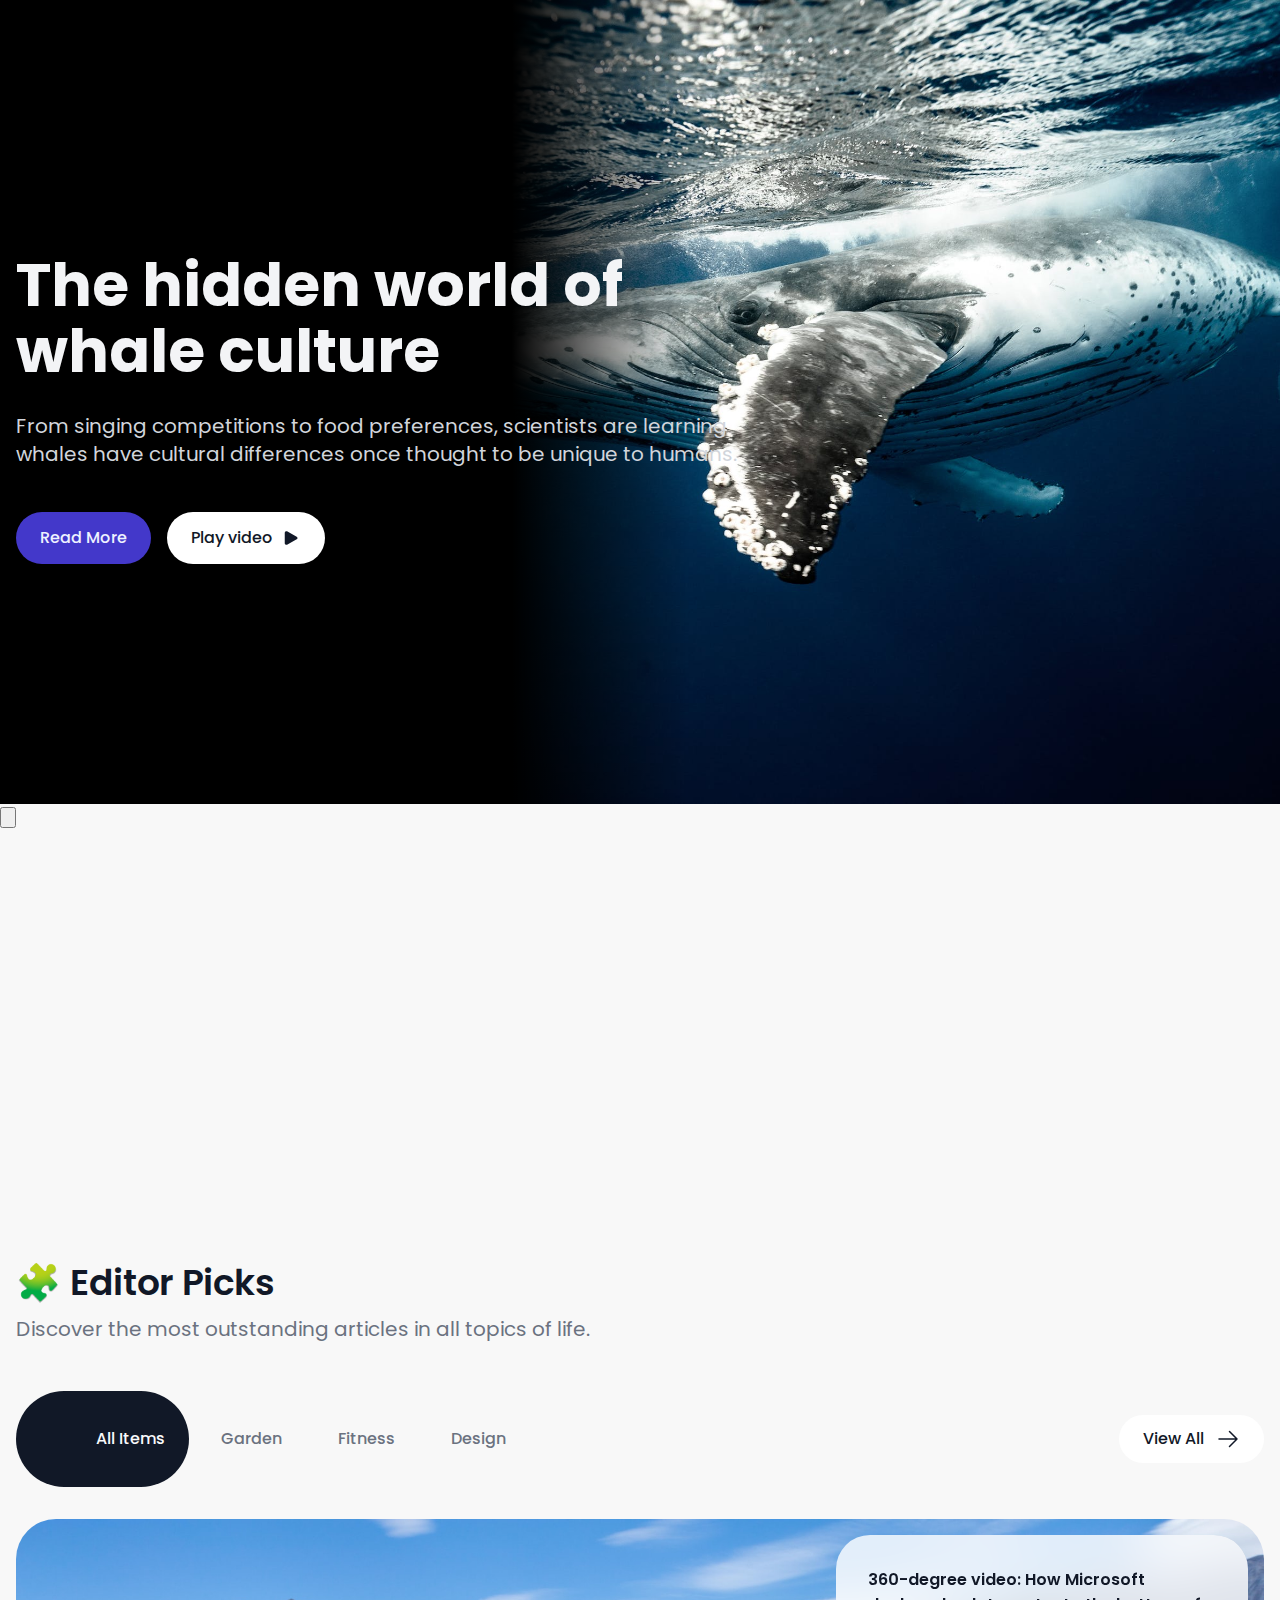
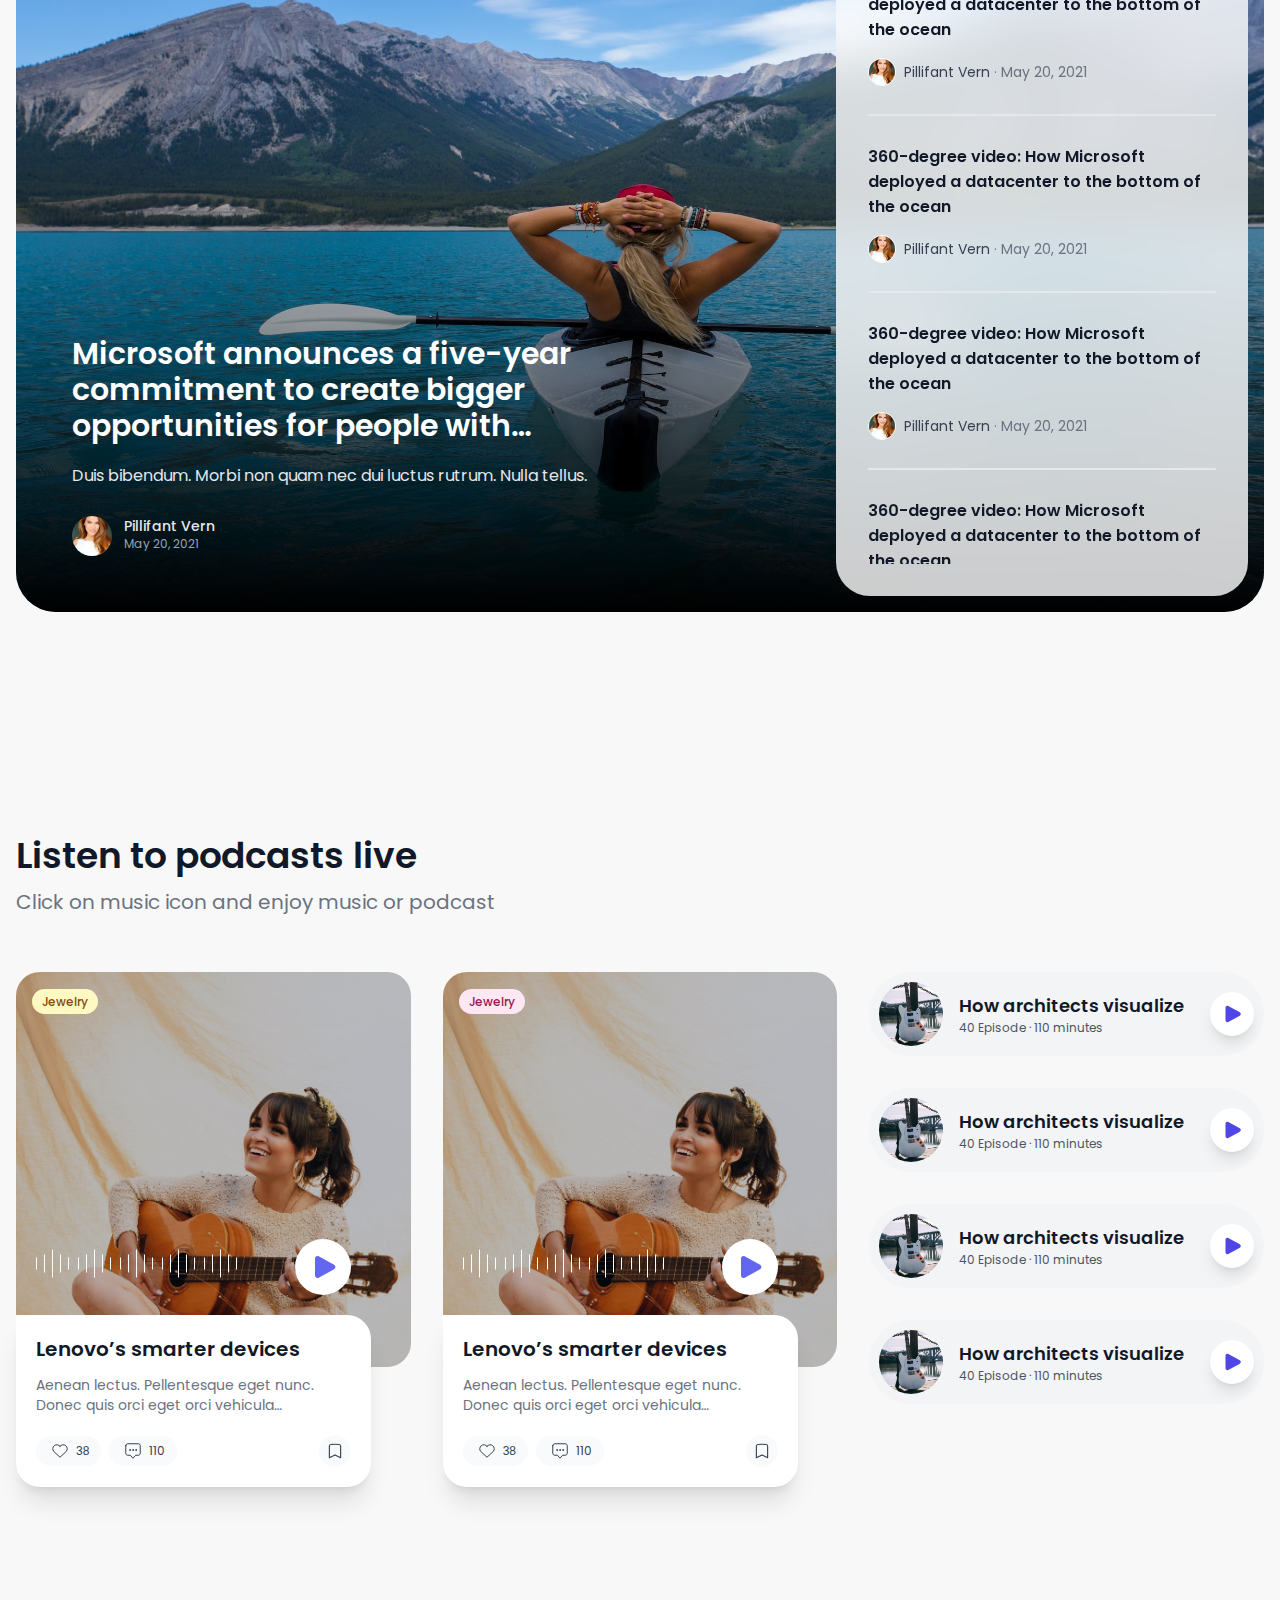
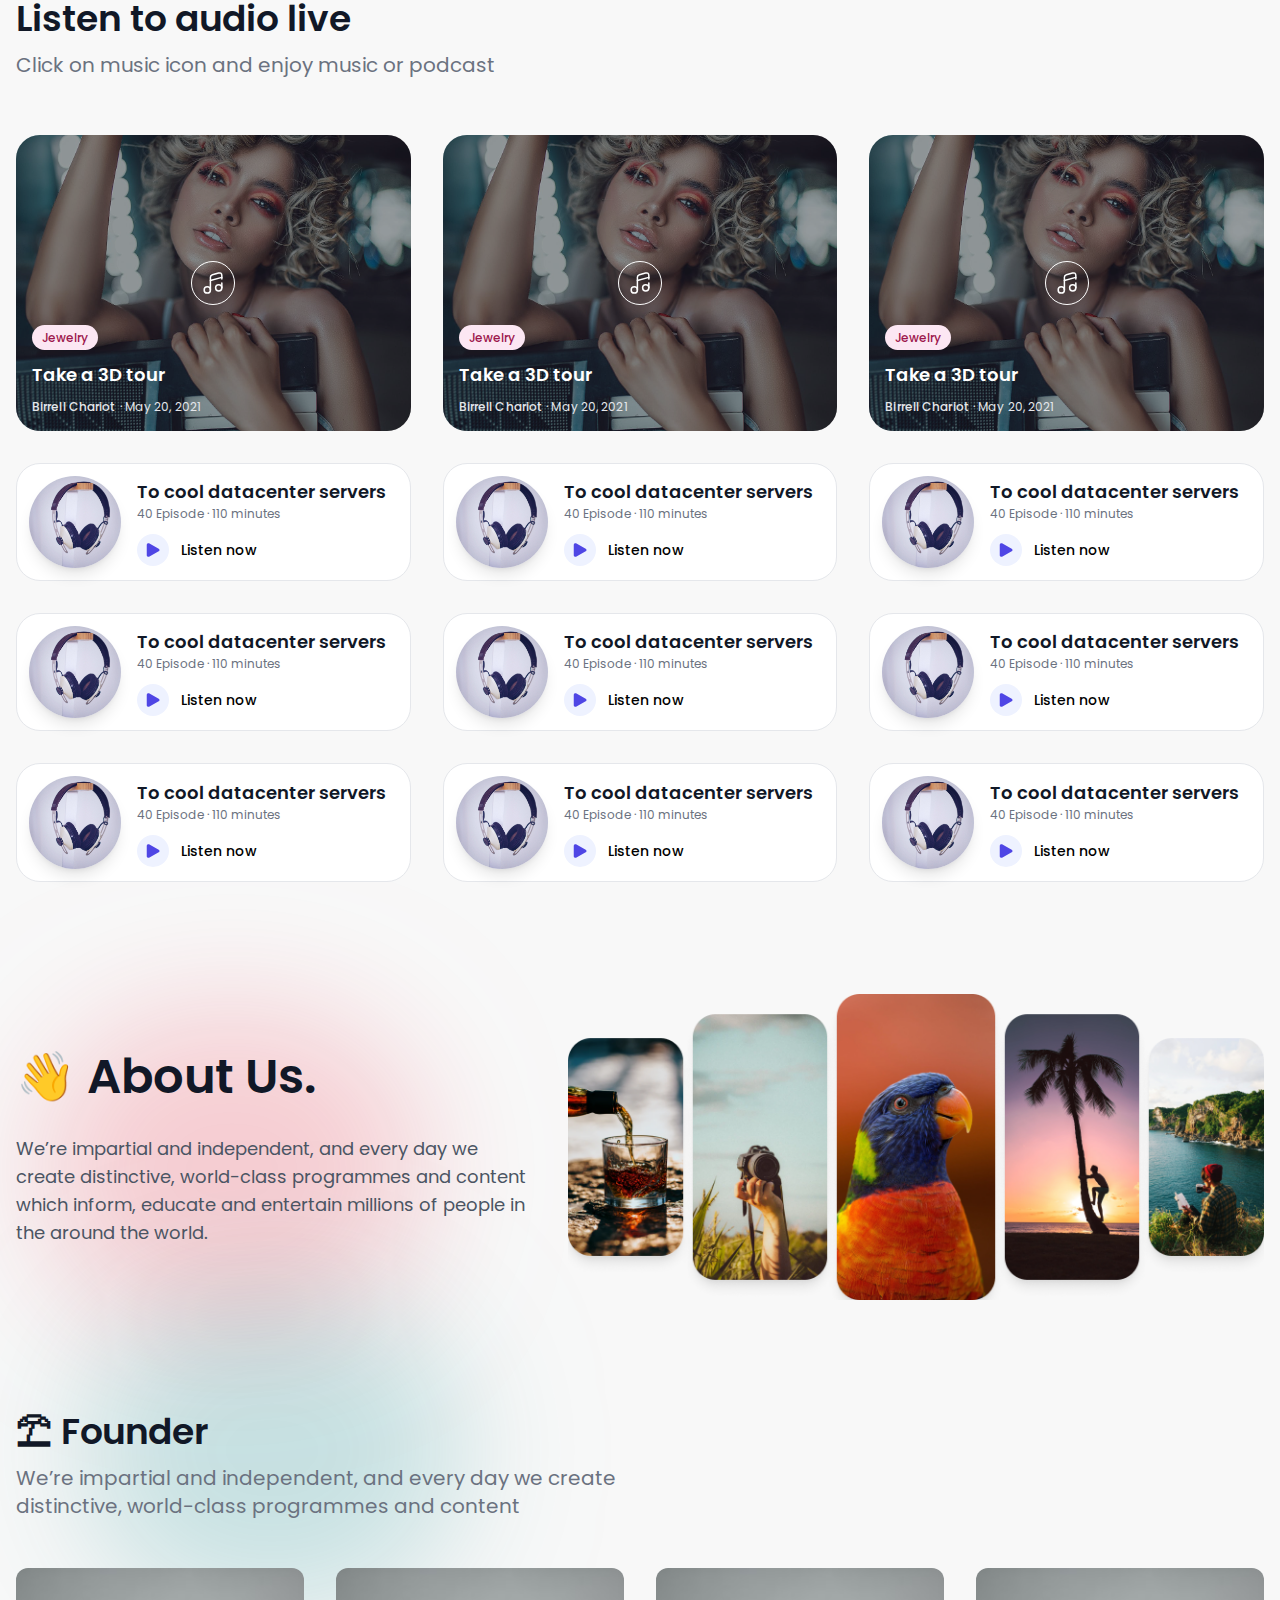
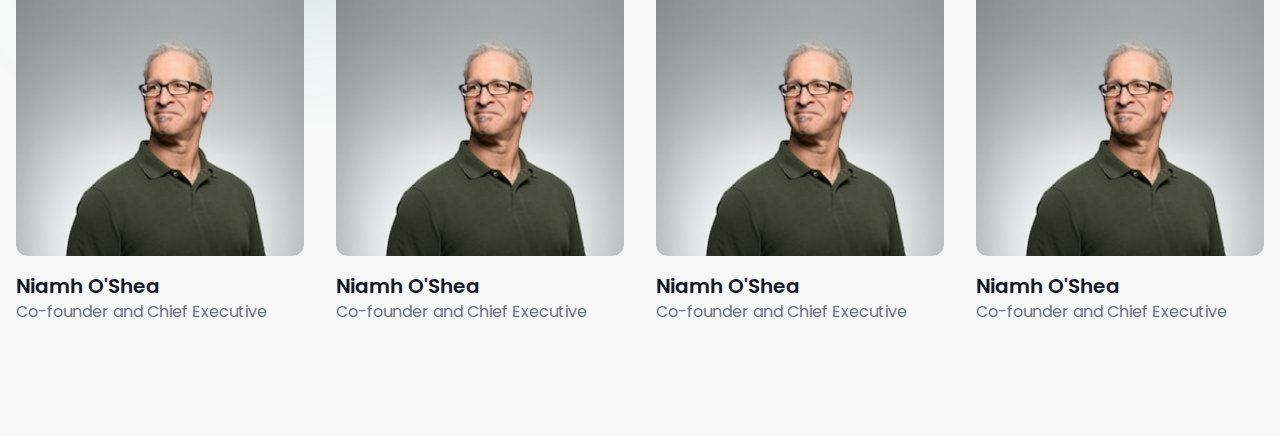
==== commit 9cb85e0b: "Update index.html" ====
--- a/FirstSections/index.html
+++ b/FirstSections/index.html
@@ -17,44 +17,82 @@
     <!-- ############################### -->
     <!-- ############################### -->
     <!-- HERO -->
-    <section id="hero" class="hero">
-      <div class="hero_content">
-        <div class="global_wrapper">
-          <div class="hero_main">
-            <h1 class="hero_title">The hidden world of whale culture</h1>
-            <p class="hero_text">
-              From singing competitions to food preferences, scientists are
-              learning whales have cultural differences once thought to be
-              unique to humans.
-            </p>
-            <div class="hero_buttons">
-              <a href="" class="hero_btn">Read More</a>
-              <button href="" class="hero_btn hero_btn-video">
-                Play video
-                <svg
-                  xmlns="http://www.w3.org/2000/svg"
-                  viewBox="0 0 24 24"
-                  fill="currentColor"
-                  aria-hidden="true"
-                  class="w-5 h-5 ms-2 rtl:rotate-180"
+    <section class="hero_wrapper">
+      <div id="hero" class="hero">
+        <div class="hero_content">
+          <div class="global_wrapper">
+            <div class="hero_main">
+              <h1 class="hero_title">The hidden world of whale culture</h1>
+              <p class="hero_text">
+                From singing competitions to food preferences, scientists are
+                learning whales have cultural differences once thought to be
+                unique to humans.
+              </p>
+              <div class="hero_buttons">
+                <a href="" class="hero_btn">Read More</a>
+                <button
+                  href=""
+                  class="hero_btn hero_btn-video"
+                  id="video_modal_btn"
                 >
-                  <path
-                    fill-rule="evenodd"
-                    d="M4.5 5.653c0-1.426 1.529-2.33 2.779-1.643l11.54 6.348c1.295.712 1.295 2.573 0 3.285L7.28 19.991c-1.25.687-2.779-.217-2.779-1.643V5.653z"
-                    clip-rule="evenodd"
-                  ></path>
-                </svg>
-              </button>
+                  Play video
+                  <svg
+                    xmlns="http://www.w3.org/2000/svg"
+                    viewBox="0 0 24 24"
+                    fill="currentColor"
+                    aria-hidden="true"
+                    class="w-5 h-5 ms-2 rtl:rotate-180"
+                  >
+                    <path
+                      fill-rule="evenodd"
+                      d="M4.5 5.653c0-1.426 1.529-2.33 2.779-1.643l11.54 6.348c1.295.712 1.295 2.573 0 3.285L7.28 19.991c-1.25.687-2.779-.217-2.779-1.643V5.653z"
+                      clip-rule="evenodd"
+                    ></path>
+                  </svg>
+                </button>
+              </div>
             </div>
           </div>
         </div>
+        <div class="hero_images">
+          <img
+            src="../images/pexels-photo-4666750.jpeg"
+            alt=""
+            class="hero_image"
+          />
+        </div>
       </div>
-      <div class="hero_images">
-        <img
-          src="../images/pexels-photo-4666750.jpeg"
-          alt=""
-          class="hero_image"
-        />
+      <div class="video_modal" id="hero_video_modal">
+        <div class="video_modal_content">
+          <div class="video_modal_header">
+            <button id="video_modal_btn-close">
+              <svg
+                xmlns="http://www.w3.org/2000/svg"
+                viewBox="0 0 24 24"
+                fill="currentColor"
+                aria-hidden="true"
+                class="w-5 h-5"
+              >
+                <path
+                  fill-rule="evenodd"
+                  d="M5.47 5.47a.75.75 0 011.06 0L12 10.94l5.47-5.47a.75.75 0 111.06 1.06L13.06 12l5.47 5.47a.75.75 0 11-1.06 1.06L12 13.06l-5.47 5.47a.75.75 0 01-1.06-1.06L10.94 12 5.47 6.53a.75.75 0 010-1.06z"
+                  clip-rule="evenodd"
+                ></path>
+              </svg>
+            </button>
+          </div>
+          <div class="video_modal_main">
+            <iframe
+              width="560"
+              height="315"
+              src="https://www.youtube.com/embed/5izFl8PhsAA?si=ZTCgZQpF8QJ_LQEm"
+              title="YouTube video player"
+              frameborder="0"
+              allow="accelerometer; autoplay; clipboard-write; encrypted-media; gyroscope; picture-in-picture; web-share"
+              allowfullscreen
+            ></iframe>
+          </div>
+        </div>
       </div>
     </section>
     <!-- HERO -->
@@ -75,7 +113,9 @@
           </div>
 
           <div class="editorPicks_menu">
-            <button class="editorPicks_menu_btn editorPicks_menu_btn-active">All items</button>
+            <button class="editorPicks_menu_btn editorPicks_menu_btn-active">
+              All items
+            </button>
             <button class="editorPicks_menu_btn">Garden</button>
             <button class="editorPicks_menu_btn">Fitness</button>
             <button class="editorPicks_menu_btn">Design</button>
@@ -280,17 +320,19 @@
                   class="mg_card_image"
                 />
               </a>
-  
+
               <div class="mg_card_label">
-                <a href="bacs" class="section_label_link section_label-yellow ">Jewelry</a>
-              </div>
-  
+                <a href="bacs" class="section_label_link section_label-yellow"
+                  >Jewelry</a
+                >
+              </div>
+
               <div class="mg_card_body">
                 <div class="mg_card_play">
                   <div class="mg_card_music">
                     <img src="../images/musicWave.png" alt="" />
                   </div>
-  
+
                   <div class="mg_card_play_btn">
                     <svg
                       xmlns="http://www.w3.org/2000/svg"
@@ -307,14 +349,14 @@
                     </svg>
                   </div>
                 </div>
-  
+
                 <div class="mg_card_info">
                   <a class="mg_card_title">Lenovo’s smarter devices</a>
                   <p class="mg_card_text">
                     Aenean lectus. Pellentesque eget nunc. Donec quis orci eget
                     orci vehicula condimentum.
                   </p>
-  
+
                   <div class="section_actions">
                     <button class="section_actions_link">
                       <svg
@@ -399,17 +441,19 @@
                   class="mg_card_image"
                 />
               </a>
-  
+
               <div class="mg_card_label">
-                <a href="bacs" class="section_label_link section_label-purpule ">Jewelry</a>
-              </div>
-  
+                <a href="bacs" class="section_label_link section_label-purpule"
+                  >Jewelry</a
+                >
+              </div>
+
               <div class="mg_card_body">
                 <div class="mg_card_play">
                   <div class="mg_card_music">
                     <img src="../images/musicWave.png" alt="" />
                   </div>
-  
+
                   <div class="mg_card_play_btn">
                     <svg
                       xmlns="http://www.w3.org/2000/svg"
@@ -426,14 +470,14 @@
                     </svg>
                   </div>
                 </div>
-  
+
                 <div class="mg_card_info">
                   <a class="mg_card_title">Lenovo’s smarter devices</a>
                   <p class="mg_card_text">
                     Aenean lectus. Pellentesque eget nunc. Donec quis orci eget
                     orci vehicula condimentum.
                   </p>
-  
+
                   <div class="section_actions">
                     <button class="section_actions_link">
                       <svg
@@ -786,19 +830,30 @@
                       stroke-linejoin="round"
                     ></path></svg
                 ></span>
-                <a href="listen_audio_item_link" class="listen_audio_item_link"></a>
+                <a
+                  href="listen_audio_item_link"
+                  class="listen_audio_item_link"
+                ></a>
               </div>
               <div class="la_item_info">
-                  <div class="la_item_info_label">
-                    <div class="section_label">
-                      <a href="bacs" class="section_label_link section_label-purpule ">Jewelry</a>
-                    </div>
-                  </div>
-
-                  <div class="la_item_info_main">
-                    <h3 class="la_item_title"><a href="Take a 3D tour">Take a 3D tour</a></h3>
-                    <a href="lol" class="la_item_author">Birrell Chariot<span> · May 20, 2021</span></a>
-                  </div>
+                <div class="la_item_info_label">
+                  <div class="section_label">
+                    <a
+                      href="bacs"
+                      class="section_label_link section_label-purpule"
+                      >Jewelry</a
+                    >
+                  </div>
+                </div>
+
+                <div class="la_item_info_main">
+                  <h3 class="la_item_title">
+                    <a href="Take a 3D tour">Take a 3D tour</a>
+                  </h3>
+                  <a href="lol" class="la_item_author"
+                    >Birrell Chariot<span> · May 20, 2021</span></a
+                  >
+                </div>
               </div>
             </div>
 
@@ -921,19 +976,30 @@
                       stroke-linejoin="round"
                     ></path></svg
                 ></span>
-                <a href="listen_audio_item_link" class="listen_audio_item_link"></a>
+                <a
+                  href="listen_audio_item_link"
+                  class="listen_audio_item_link"
+                ></a>
               </div>
               <div class="la_item_info">
-                  <div class="la_item_info_label">
-                    <div class="section_label">
-                      <a href="bacs" class="section_label_link section_label-purpule ">Jewelry</a>
-                    </div>
-                  </div>
-
-                  <div class="la_item_info_main">
-                    <h3 class="la_item_title"><a href="Take a 3D tour">Take a 3D tour</a></h3>
-                    <a href="lol" class="la_item_author">Birrell Chariot<span> · May 20, 2021</span></a>
-                  </div>
+                <div class="la_item_info_label">
+                  <div class="section_label">
+                    <a
+                      href="bacs"
+                      class="section_label_link section_label-purpule"
+                      >Jewelry</a
+                    >
+                  </div>
+                </div>
+
+                <div class="la_item_info_main">
+                  <h3 class="la_item_title">
+                    <a href="Take a 3D tour">Take a 3D tour</a>
+                  </h3>
+                  <a href="lol" class="la_item_author"
+                    >Birrell Chariot<span> · May 20, 2021</span></a
+                  >
+                </div>
               </div>
             </div>
 
@@ -1056,19 +1122,30 @@
                       stroke-linejoin="round"
                     ></path></svg
                 ></span>
-                <a href="listen_audio_item_link" class="listen_audio_item_link"></a>
+                <a
+                  href="listen_audio_item_link"
+                  class="listen_audio_item_link"
+                ></a>
               </div>
               <div class="la_item_info">
-                  <div class="la_item_info_label">
-                    <div class="section_label">
-                      <a href="bacs" class="section_label_link section_label-purpule ">Jewelry</a>
-                    </div>
-                  </div>
-
-                  <div class="la_item_info_main">
-                    <h3 class="la_item_title"><a href="Take a 3D tour">Take a 3D tour</a></h3>
-                    <a href="lol" class="la_item_author">Birrell Chariot<span> · May 20, 2021</span></a>
-                  </div>
+                <div class="la_item_info_label">
+                  <div class="section_label">
+                    <a
+                      href="bacs"
+                      class="section_label_link section_label-purpule"
+                      >Jewelry</a
+                    >
+                  </div>
+                </div>
+
+                <div class="la_item_info_main">
+                  <h3 class="la_item_title">
+                    <a href="Take a 3D tour">Take a 3D tour</a>
+                  </h3>
+                  <a href="lol" class="la_item_author"
+                    >Birrell Chariot<span> · May 20, 2021</span></a
+                  >
+                </div>
               </div>
             </div>
           </div>
@@ -1077,17 +1154,37 @@
             <div class="section_listen_item">
               <div class="section_listen_mask">
                 <a href="" class="section_listen_picture">
-                  <img src="../images/pexels-photo-844923.jpeg" alt="" class="section_listen_img">
+                  <img
+                    src="../images/pexels-photo-844923.jpeg"
+                    alt=""
+                    class="section_listen_img"
+                  />
                 </a>
               </div>
 
               <div class="section_listen_content">
-                <h3 class="section_listen_title"><a href="">To cool datacenter servers</a></h3>
-                <span class="section_listen_desc">40 Episode · 110 minutes</span>
+                <h3 class="section_listen_title">
+                  <a href="">To cool datacenter servers</a>
+                </h3>
+                <span class="section_listen_desc"
+                  >40 Episode · 110 minutes</span
+                >
 
                 <button class="section_listen_btn">
                   <span class="section_listen_play">
-                    <svg xmlns="http://www.w3.org/2000/svg" viewBox="0 0 24 24" fill="currentColor" aria-hidden="true" class="w-5 h-5 rtl:rotate-180"><path fill-rule="evenodd" d="M4.5 5.653c0-1.426 1.529-2.33 2.779-1.643l11.54 6.348c1.295.712 1.295 2.573 0 3.285L7.28 19.991c-1.25.687-2.779-.217-2.779-1.643V5.653z" clip-rule="evenodd"></path></svg>
+                    <svg
+                      xmlns="http://www.w3.org/2000/svg"
+                      viewBox="0 0 24 24"
+                      fill="currentColor"
+                      aria-hidden="true"
+                      class="w-5 h-5 rtl:rotate-180"
+                    >
+                      <path
+                        fill-rule="evenodd"
+                        d="M4.5 5.653c0-1.426 1.529-2.33 2.779-1.643l11.54 6.348c1.295.712 1.295 2.573 0 3.285L7.28 19.991c-1.25.687-2.779-.217-2.779-1.643V5.653z"
+                        clip-rule="evenodd"
+                      ></path>
+                    </svg>
                   </span>
                   <span>Listen now</span>
                 </button>
@@ -1097,17 +1194,37 @@
             <div class="section_listen_item">
               <div class="section_listen_mask">
                 <a href="" class="section_listen_picture">
-                  <img src="../images/pexels-photo-844923.jpeg" alt="" class="section_listen_img">
+                  <img
+                    src="../images/pexels-photo-844923.jpeg"
+                    alt=""
+                    class="section_listen_img"
+                  />
                 </a>
               </div>
 
               <div class="section_listen_content">
-                <h3 class="section_listen_title"><a href="">To cool datacenter servers</a></h3>
-                <span class="section_listen_desc">40 Episode · 110 minutes</span>
+                <h3 class="section_listen_title">
+                  <a href="">To cool datacenter servers</a>
+                </h3>
+                <span class="section_listen_desc"
+                  >40 Episode · 110 minutes</span
+                >
 
                 <button class="section_listen_btn">
                   <span class="section_listen_play">
-                    <svg xmlns="http://www.w3.org/2000/svg" viewBox="0 0 24 24" fill="currentColor" aria-hidden="true" class="w-5 h-5 rtl:rotate-180"><path fill-rule="evenodd" d="M4.5 5.653c0-1.426 1.529-2.33 2.779-1.643l11.54 6.348c1.295.712 1.295 2.573 0 3.285L7.28 19.991c-1.25.687-2.779-.217-2.779-1.643V5.653z" clip-rule="evenodd"></path></svg>
+                    <svg
+                      xmlns="http://www.w3.org/2000/svg"
+                      viewBox="0 0 24 24"
+                      fill="currentColor"
+                      aria-hidden="true"
+                      class="w-5 h-5 rtl:rotate-180"
+                    >
+                      <path
+                        fill-rule="evenodd"
+                        d="M4.5 5.653c0-1.426 1.529-2.33 2.779-1.643l11.54 6.348c1.295.712 1.295 2.573 0 3.285L7.28 19.991c-1.25.687-2.779-.217-2.779-1.643V5.653z"
+                        clip-rule="evenodd"
+                      ></path>
+                    </svg>
                   </span>
                   <span>Listen now</span>
                 </button>
@@ -1117,17 +1234,37 @@
             <div class="section_listen_item">
               <div class="section_listen_mask">
                 <a href="" class="section_listen_picture">
-                  <img src="../images/pexels-photo-844923.jpeg" alt="" class="section_listen_img">
+                  <img
+                    src="../images/pexels-photo-844923.jpeg"
+                    alt=""
+                    class="section_listen_img"
+                  />
                 </a>
               </div>
 
               <div class="section_listen_content">
-                <h3 class="section_listen_title"><a href="">To cool datacenter servers</a></h3>
-                <span class="section_listen_desc">40 Episode · 110 minutes</span>
+                <h3 class="section_listen_title">
+                  <a href="">To cool datacenter servers</a>
+                </h3>
+                <span class="section_listen_desc"
+                  >40 Episode · 110 minutes</span
+                >
 
                 <button class="section_listen_btn">
                   <span class="section_listen_play">
-                    <svg xmlns="http://www.w3.org/2000/svg" viewBox="0 0 24 24" fill="currentColor" aria-hidden="true" class="w-5 h-5 rtl:rotate-180"><path fill-rule="evenodd" d="M4.5 5.653c0-1.426 1.529-2.33 2.779-1.643l11.54 6.348c1.295.712 1.295 2.573 0 3.285L7.28 19.991c-1.25.687-2.779-.217-2.779-1.643V5.653z" clip-rule="evenodd"></path></svg>
+                    <svg
+                      xmlns="http://www.w3.org/2000/svg"
+                      viewBox="0 0 24 24"
+                      fill="currentColor"
+                      aria-hidden="true"
+                      class="w-5 h-5 rtl:rotate-180"
+                    >
+                      <path
+                        fill-rule="evenodd"
+                        d="M4.5 5.653c0-1.426 1.529-2.33 2.779-1.643l11.54 6.348c1.295.712 1.295 2.573 0 3.285L7.28 19.991c-1.25.687-2.779-.217-2.779-1.643V5.653z"
+                        clip-rule="evenodd"
+                      ></path>
+                    </svg>
                   </span>
                   <span>Listen now</span>
                 </button>
@@ -1137,17 +1274,37 @@
             <div class="section_listen_item">
               <div class="section_listen_mask">
                 <a href="" class="section_listen_picture">
-                  <img src="../images/pexels-photo-844923.jpeg" alt="" class="section_listen_img">
+                  <img
+                    src="../images/pexels-photo-844923.jpeg"
+                    alt=""
+                    class="section_listen_img"
+                  />
                 </a>
               </div>
 
               <div class="section_listen_content">
-                <h3 class="section_listen_title"><a href="">To cool datacenter servers</a></h3>
-                <span class="section_listen_desc">40 Episode · 110 minutes</span>
+                <h3 class="section_listen_title">
+                  <a href="">To cool datacenter servers</a>
+                </h3>
+                <span class="section_listen_desc"
+                  >40 Episode · 110 minutes</span
+                >
 
                 <button class="section_listen_btn">
                   <span class="section_listen_play">
-                    <svg xmlns="http://www.w3.org/2000/svg" viewBox="0 0 24 24" fill="currentColor" aria-hidden="true" class="w-5 h-5 rtl:rotate-180"><path fill-rule="evenodd" d="M4.5 5.653c0-1.426 1.529-2.33 2.779-1.643l11.54 6.348c1.295.712 1.295 2.573 0 3.285L7.28 19.991c-1.25.687-2.779-.217-2.779-1.643V5.653z" clip-rule="evenodd"></path></svg>
+                    <svg
+                      xmlns="http://www.w3.org/2000/svg"
+                      viewBox="0 0 24 24"
+                      fill="currentColor"
+                      aria-hidden="true"
+                      class="w-5 h-5 rtl:rotate-180"
+                    >
+                      <path
+                        fill-rule="evenodd"
+                        d="M4.5 5.653c0-1.426 1.529-2.33 2.779-1.643l11.54 6.348c1.295.712 1.295 2.573 0 3.285L7.28 19.991c-1.25.687-2.779-.217-2.779-1.643V5.653z"
+                        clip-rule="evenodd"
+                      ></path>
+                    </svg>
                   </span>
                   <span>Listen now</span>
                 </button>
@@ -1157,17 +1314,37 @@
             <div class="section_listen_item">
               <div class="section_listen_mask">
                 <a href="" class="section_listen_picture">
-                  <img src="../images/pexels-photo-844923.jpeg" alt="" class="section_listen_img">
+                  <img
+                    src="../images/pexels-photo-844923.jpeg"
+                    alt=""
+                    class="section_listen_img"
+                  />
                 </a>
               </div>
 
               <div class="section_listen_content">
-                <h3 class="section_listen_title"><a href="">To cool datacenter servers</a></h3>
-                <span class="section_listen_desc">40 Episode · 110 minutes</span>
+                <h3 class="section_listen_title">
+                  <a href="">To cool datacenter servers</a>
+                </h3>
+                <span class="section_listen_desc"
+                  >40 Episode · 110 minutes</span
+                >
 
                 <button class="section_listen_btn">
                   <span class="section_listen_play">
-                    <svg xmlns="http://www.w3.org/2000/svg" viewBox="0 0 24 24" fill="currentColor" aria-hidden="true" class="w-5 h-5 rtl:rotate-180"><path fill-rule="evenodd" d="M4.5 5.653c0-1.426 1.529-2.33 2.779-1.643l11.54 6.348c1.295.712 1.295 2.573 0 3.285L7.28 19.991c-1.25.687-2.779-.217-2.779-1.643V5.653z" clip-rule="evenodd"></path></svg>
+                    <svg
+                      xmlns="http://www.w3.org/2000/svg"
+                      viewBox="0 0 24 24"
+                      fill="currentColor"
+                      aria-hidden="true"
+                      class="w-5 h-5 rtl:rotate-180"
+                    >
+                      <path
+                        fill-rule="evenodd"
+                        d="M4.5 5.653c0-1.426 1.529-2.33 2.779-1.643l11.54 6.348c1.295.712 1.295 2.573 0 3.285L7.28 19.991c-1.25.687-2.779-.217-2.779-1.643V5.653z"
+                        clip-rule="evenodd"
+                      ></path>
+                    </svg>
                   </span>
                   <span>Listen now</span>
                 </button>
@@ -1177,17 +1354,37 @@
             <div class="section_listen_item">
               <div class="section_listen_mask">
                 <a href="" class="section_listen_picture">
-                  <img src="../images/pexels-photo-844923.jpeg" alt="" class="section_listen_img">
+                  <img
+                    src="../images/pexels-photo-844923.jpeg"
+                    alt=""
+                    class="section_listen_img"
+                  />
                 </a>
               </div>
 
               <div class="section_listen_content">
-                <h3 class="section_listen_title"><a href="">To cool datacenter servers</a></h3>
-                <span class="section_listen_desc">40 Episode · 110 minutes</span>
+                <h3 class="section_listen_title">
+                  <a href="">To cool datacenter servers</a>
+                </h3>
+                <span class="section_listen_desc"
+                  >40 Episode · 110 minutes</span
+                >
 
                 <button class="section_listen_btn">
                   <span class="section_listen_play">
-                    <svg xmlns="http://www.w3.org/2000/svg" viewBox="0 0 24 24" fill="currentColor" aria-hidden="true" class="w-5 h-5 rtl:rotate-180"><path fill-rule="evenodd" d="M4.5 5.653c0-1.426 1.529-2.33 2.779-1.643l11.54 6.348c1.295.712 1.295 2.573 0 3.285L7.28 19.991c-1.25.687-2.779-.217-2.779-1.643V5.653z" clip-rule="evenodd"></path></svg>
+                    <svg
+                      xmlns="http://www.w3.org/2000/svg"
+                      viewBox="0 0 24 24"
+                      fill="currentColor"
+                      aria-hidden="true"
+                      class="w-5 h-5 rtl:rotate-180"
+                    >
+                      <path
+                        fill-rule="evenodd"
+                        d="M4.5 5.653c0-1.426 1.529-2.33 2.779-1.643l11.54 6.348c1.295.712 1.295 2.573 0 3.285L7.28 19.991c-1.25.687-2.779-.217-2.779-1.643V5.653z"
+                        clip-rule="evenodd"
+                      ></path>
+                    </svg>
                   </span>
                   <span>Listen now</span>
                 </button>
@@ -1197,17 +1394,37 @@
             <div class="section_listen_item">
               <div class="section_listen_mask">
                 <a href="" class="section_listen_picture">
-                  <img src="../images/pexels-photo-844923.jpeg" alt="" class="section_listen_img">
+                  <img
+                    src="../images/pexels-photo-844923.jpeg"
+                    alt=""
+                    class="section_listen_img"
+                  />
                 </a>
               </div>
 
               <div class="section_listen_content">
-                <h3 class="section_listen_title"><a href="">To cool datacenter servers</a></h3>
-                <span class="section_listen_desc">40 Episode · 110 minutes</span>
+                <h3 class="section_listen_title">
+                  <a href="">To cool datacenter servers</a>
+                </h3>
+                <span class="section_listen_desc"
+                  >40 Episode · 110 minutes</span
+                >
 
                 <button class="section_listen_btn">
                   <span class="section_listen_play">
-                    <svg xmlns="http://www.w3.org/2000/svg" viewBox="0 0 24 24" fill="currentColor" aria-hidden="true" class="w-5 h-5 rtl:rotate-180"><path fill-rule="evenodd" d="M4.5 5.653c0-1.426 1.529-2.33 2.779-1.643l11.54 6.348c1.295.712 1.295 2.573 0 3.285L7.28 19.991c-1.25.687-2.779-.217-2.779-1.643V5.653z" clip-rule="evenodd"></path></svg>
+                    <svg
+                      xmlns="http://www.w3.org/2000/svg"
+                      viewBox="0 0 24 24"
+                      fill="currentColor"
+                      aria-hidden="true"
+                      class="w-5 h-5 rtl:rotate-180"
+                    >
+                      <path
+                        fill-rule="evenodd"
+                        d="M4.5 5.653c0-1.426 1.529-2.33 2.779-1.643l11.54 6.348c1.295.712 1.295 2.573 0 3.285L7.28 19.991c-1.25.687-2.779-.217-2.779-1.643V5.653z"
+                        clip-rule="evenodd"
+                      ></path>
+                    </svg>
                   </span>
                   <span>Listen now</span>
                 </button>
@@ -1217,17 +1434,37 @@
             <div class="section_listen_item">
               <div class="section_listen_mask">
                 <a href="" class="section_listen_picture">
-                  <img src="../images/pexels-photo-844923.jpeg" alt="" class="section_listen_img">
+                  <img
+                    src="../images/pexels-photo-844923.jpeg"
+                    alt=""
+                    class="section_listen_img"
+                  />
                 </a>
               </div>
 
               <div class="section_listen_content">
-                <h3 class="section_listen_title"><a href="">To cool datacenter servers</a></h3>
-                <span class="section_listen_desc">40 Episode · 110 minutes</span>
+                <h3 class="section_listen_title">
+                  <a href="">To cool datacenter servers</a>
+                </h3>
+                <span class="section_listen_desc"
+                  >40 Episode · 110 minutes</span
+                >
 
                 <button class="section_listen_btn">
                   <span class="section_listen_play">
-                    <svg xmlns="http://www.w3.org/2000/svg" viewBox="0 0 24 24" fill="currentColor" aria-hidden="true" class="w-5 h-5 rtl:rotate-180"><path fill-rule="evenodd" d="M4.5 5.653c0-1.426 1.529-2.33 2.779-1.643l11.54 6.348c1.295.712 1.295 2.573 0 3.285L7.28 19.991c-1.25.687-2.779-.217-2.779-1.643V5.653z" clip-rule="evenodd"></path></svg>
+                    <svg
+                      xmlns="http://www.w3.org/2000/svg"
+                      viewBox="0 0 24 24"
+                      fill="currentColor"
+                      aria-hidden="true"
+                      class="w-5 h-5 rtl:rotate-180"
+                    >
+                      <path
+                        fill-rule="evenodd"
+                        d="M4.5 5.653c0-1.426 1.529-2.33 2.779-1.643l11.54 6.348c1.295.712 1.295 2.573 0 3.285L7.28 19.991c-1.25.687-2.779-.217-2.779-1.643V5.653z"
+                        clip-rule="evenodd"
+                      ></path>
+                    </svg>
                   </span>
                   <span>Listen now</span>
                 </button>
@@ -1237,17 +1474,37 @@
             <div class="section_listen_item">
               <div class="section_listen_mask">
                 <a href="" class="section_listen_picture">
-                  <img src="../images/pexels-photo-844923.jpeg" alt="" class="section_listen_img">
+                  <img
+                    src="../images/pexels-photo-844923.jpeg"
+                    alt=""
+                    class="section_listen_img"
+                  />
                 </a>
               </div>
 
               <div class="section_listen_content">
-                <h3 class="section_listen_title"><a href="">To cool datacenter servers</a></h3>
-                <span class="section_listen_desc">40 Episode · 110 minutes</span>
+                <h3 class="section_listen_title">
+                  <a href="">To cool datacenter servers</a>
+                </h3>
+                <span class="section_listen_desc"
+                  >40 Episode · 110 minutes</span
+                >
 
                 <button class="section_listen_btn">
                   <span class="section_listen_play">
-                    <svg xmlns="http://www.w3.org/2000/svg" viewBox="0 0 24 24" fill="currentColor" aria-hidden="true" class="w-5 h-5 rtl:rotate-180"><path fill-rule="evenodd" d="M4.5 5.653c0-1.426 1.529-2.33 2.779-1.643l11.54 6.348c1.295.712 1.295 2.573 0 3.285L7.28 19.991c-1.25.687-2.779-.217-2.779-1.643V5.653z" clip-rule="evenodd"></path></svg>
+                    <svg
+                      xmlns="http://www.w3.org/2000/svg"
+                      viewBox="0 0 24 24"
+                      fill="currentColor"
+                      aria-hidden="true"
+                      class="w-5 h-5 rtl:rotate-180"
+                    >
+                      <path
+                        fill-rule="evenodd"
+                        d="M4.5 5.653c0-1.426 1.529-2.33 2.779-1.643l11.54 6.348c1.295.712 1.295 2.573 0 3.285L7.28 19.991c-1.25.687-2.779-.217-2.779-1.643V5.653z"
+                        clip-rule="evenodd"
+                      ></path>
+                    </svg>
                   </span>
                   <span>Listen now</span>
                 </button>
@@ -1382,5 +1639,7 @@
         <!-- ############################### -->
       </div>
     </div>
+
+    <script src="../js/script.js"></script>
   </body>
 </html>
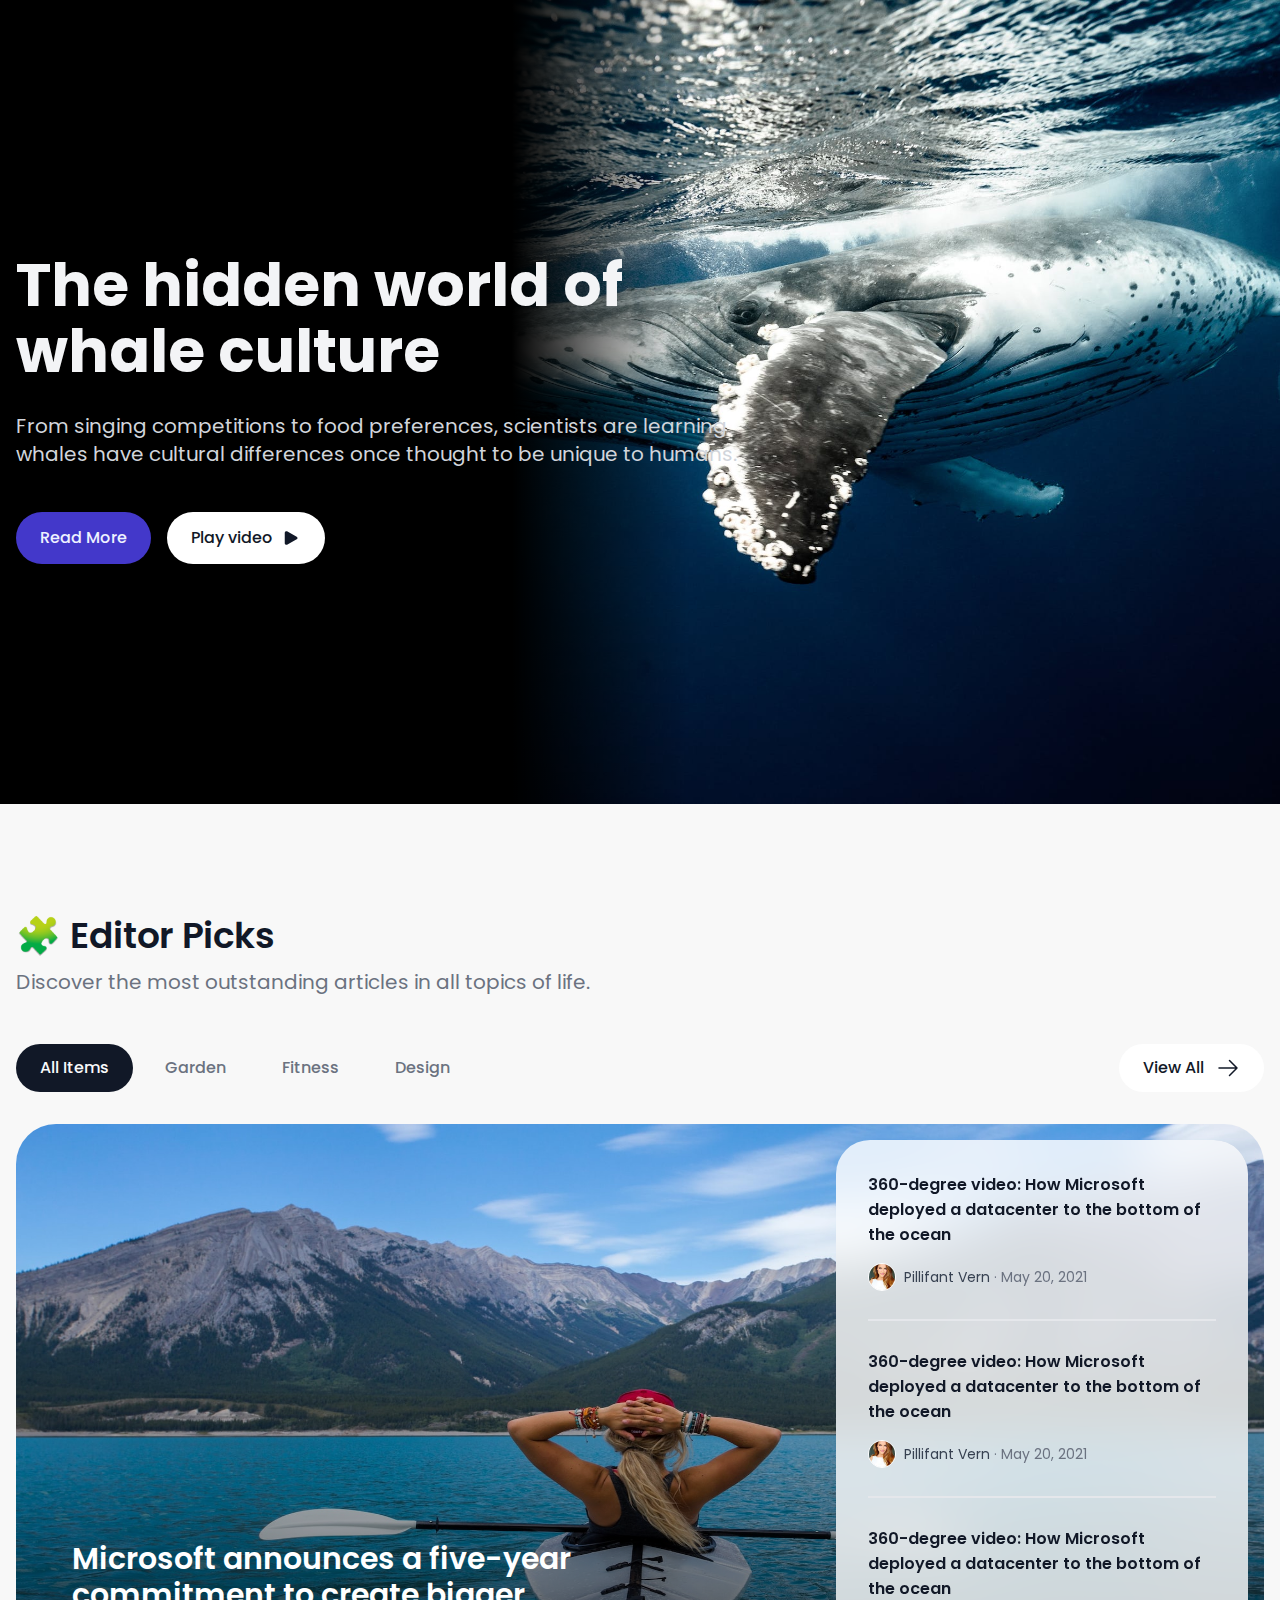
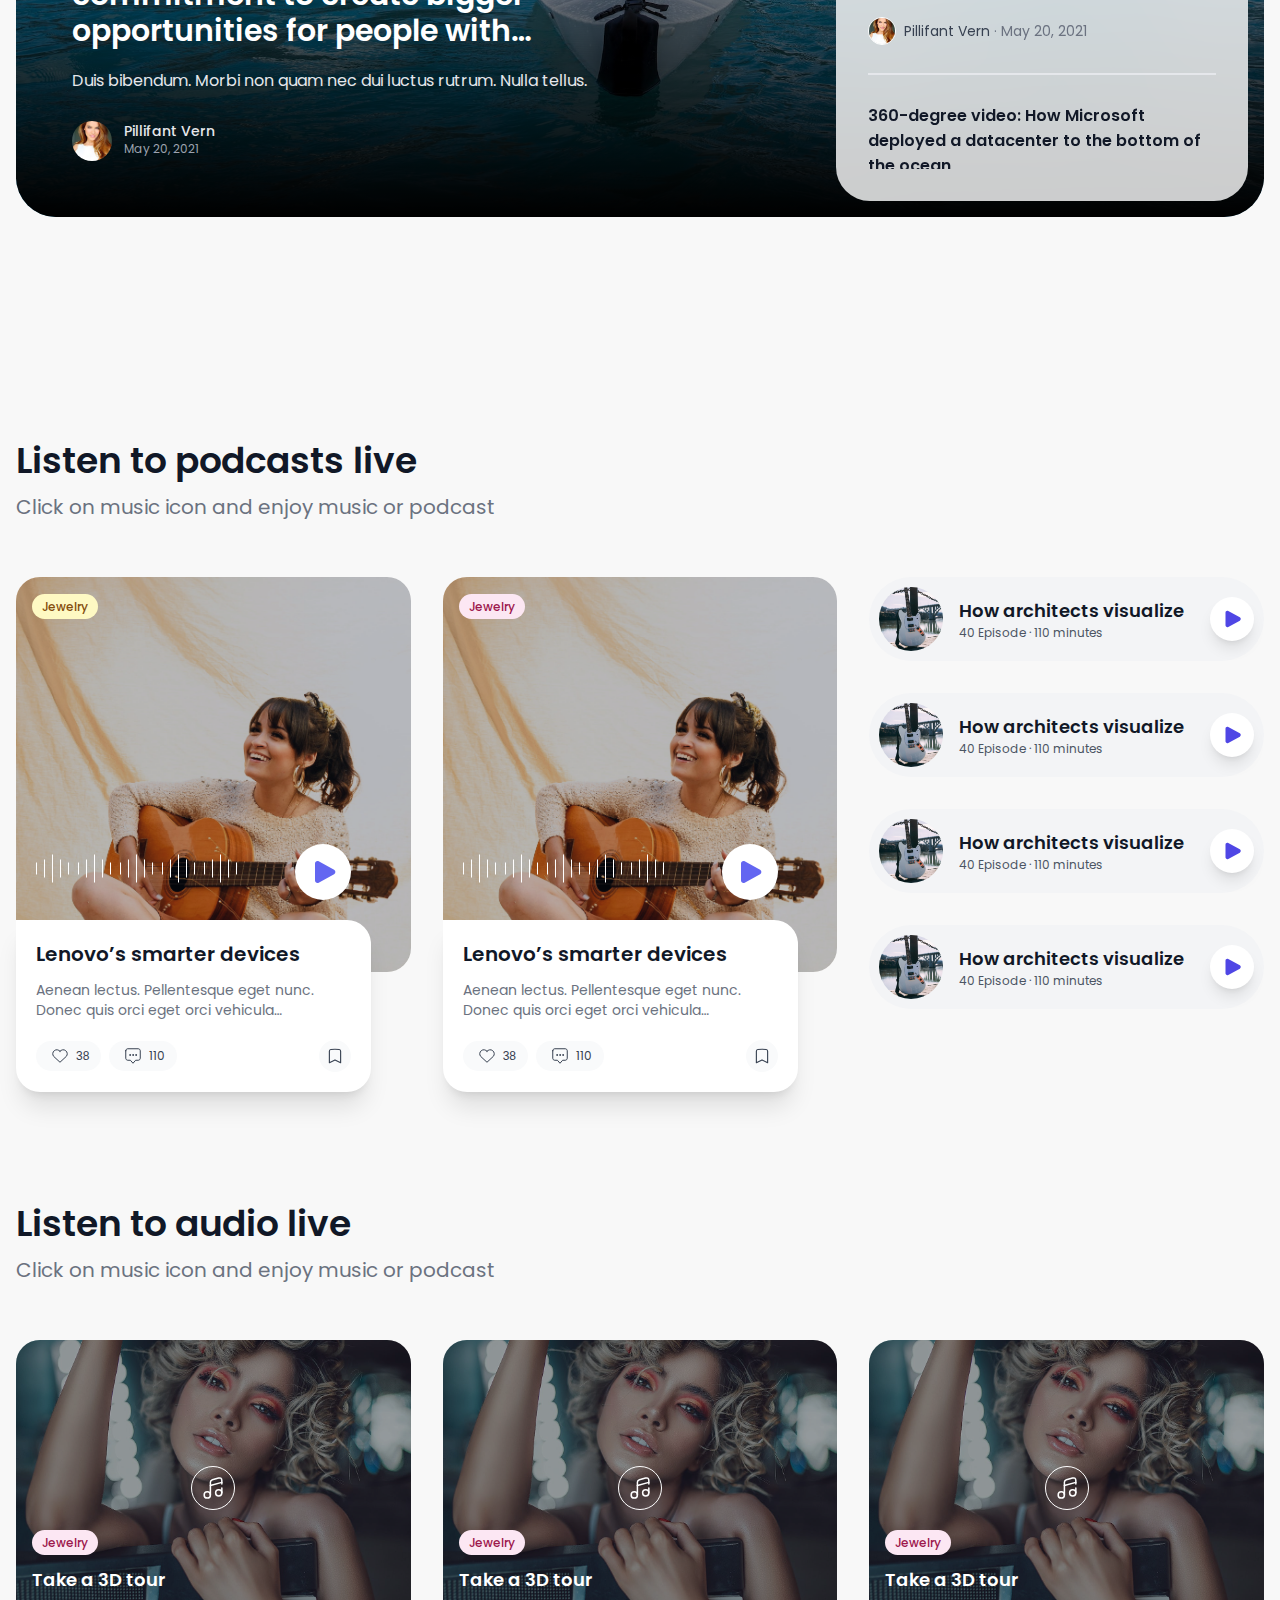
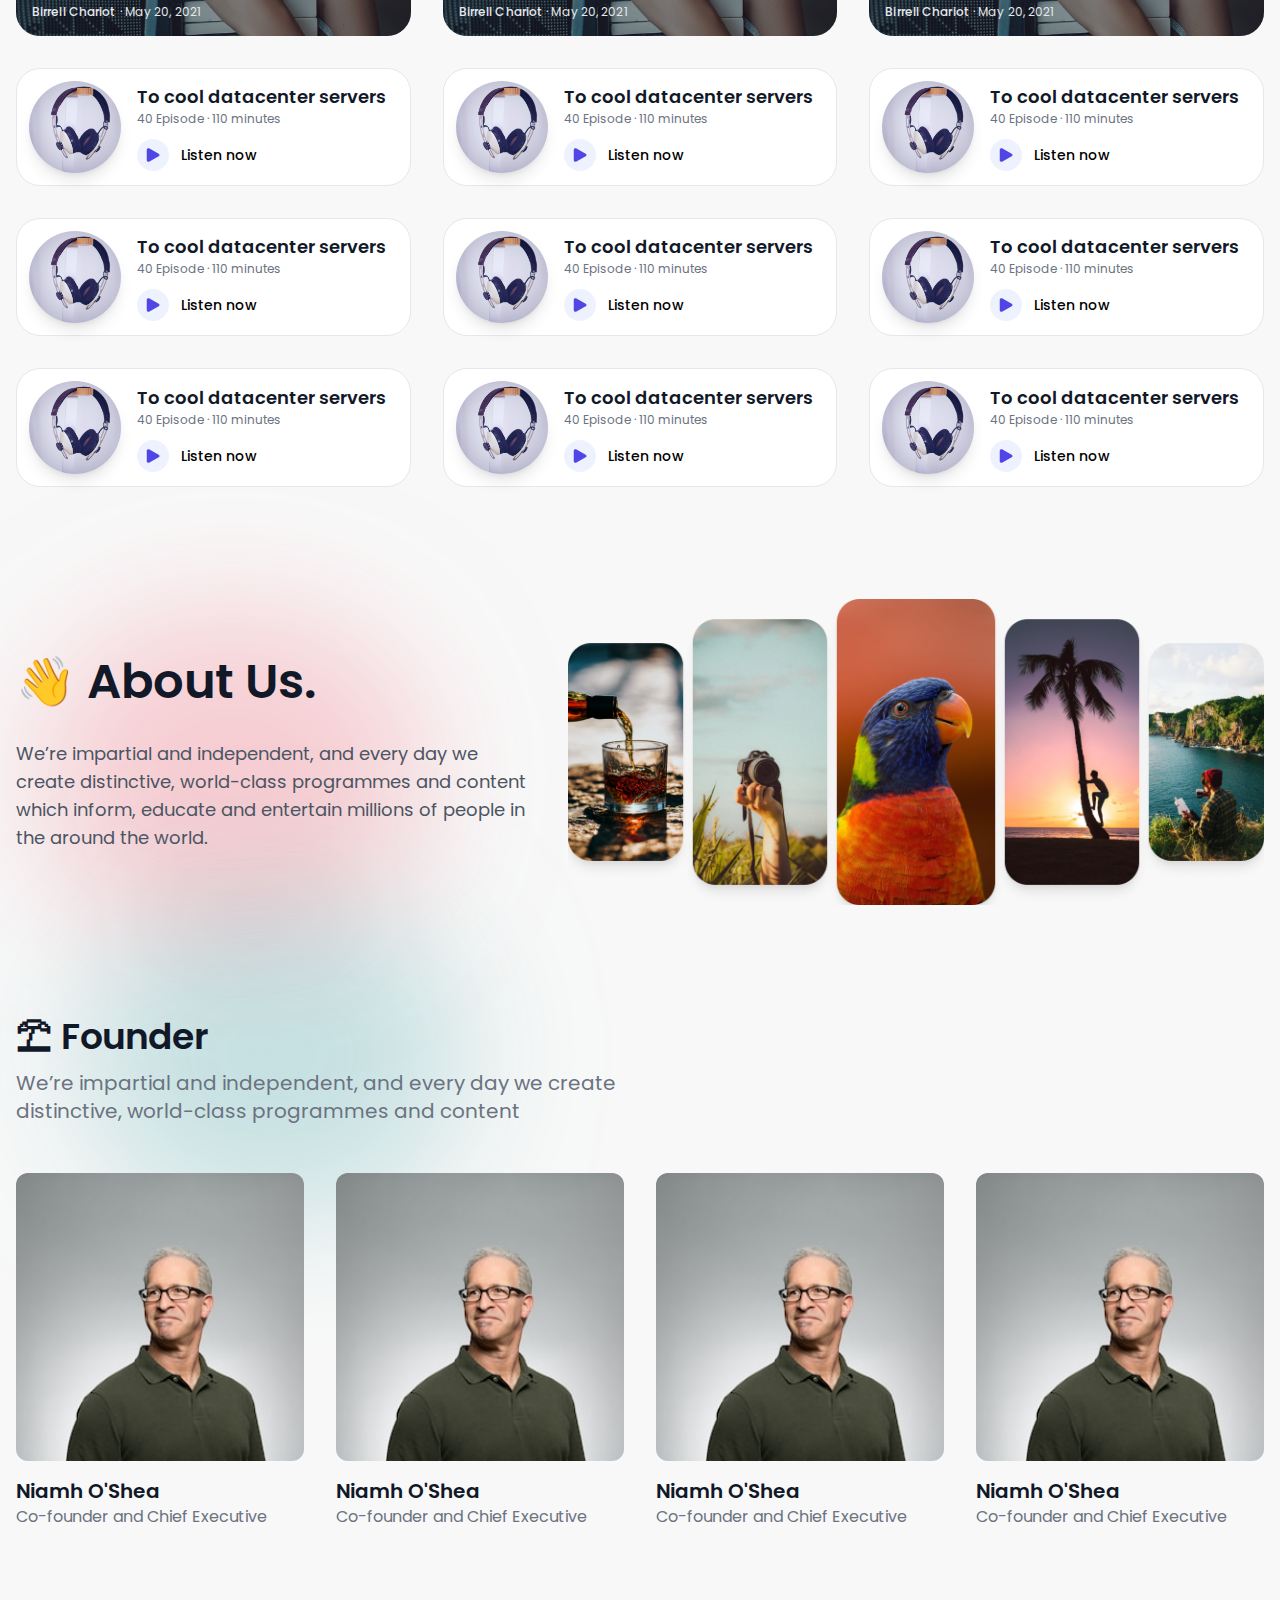
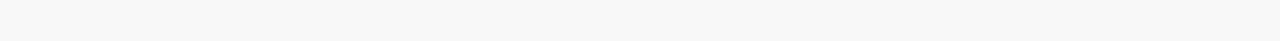
==== commit 48fb6a2d: "Update index.html" ====
--- a/FirstSections/index.html
+++ b/FirstSections/index.html
@@ -1,1645 +1,1100 @@
 <!DOCTYPE html>
 <html lang="en">
-  <head>
-    <meta charset="UTF-8" />
-    <meta name="viewport" content="width=device-width, initial-scale=1.0" />
-    <title>Document</title>
-    <link rel="stylesheet" href="../styles/styles.css" />
-  </head>
-  <body>
-    <!--
+
+<head>
+	<meta charset="UTF-8" />
+	<meta name="viewport" content="width=device-width, initial-scale=1.0" />
+	<title>Document</title>
+	<link rel="stylesheet" href="../styles/styles.css" />
+</head>
+
+<body>
+	<!--
       Contiene:
         - Apartado de la ballena y el apartado "Editor Picks" (http://34.244.182.145:3000/home-4)
         - Listen to podcasts live y Listen to audio live (http://34.244.182.145:3000/home-3)
         - About us y Founder (http://34.244.182.145:3000/about) 
     -->
 
-    <!-- ############################### -->
-    <!-- ############################### -->
-    <!-- HERO -->
-    <section class="hero_wrapper">
-      <div id="hero" class="hero">
-        <div class="hero_content">
-          <div class="global_wrapper">
-            <div class="hero_main">
-              <h1 class="hero_title">The hidden world of whale culture</h1>
-              <p class="hero_text">
-                From singing competitions to food preferences, scientists are
-                learning whales have cultural differences once thought to be
-                unique to humans.
-              </p>
-              <div class="hero_buttons">
-                <a href="" class="hero_btn">Read More</a>
-                <button
-                  href=""
-                  class="hero_btn hero_btn-video"
-                  id="video_modal_btn"
-                >
-                  Play video
-                  <svg
-                    xmlns="http://www.w3.org/2000/svg"
-                    viewBox="0 0 24 24"
-                    fill="currentColor"
-                    aria-hidden="true"
-                    class="w-5 h-5 ms-2 rtl:rotate-180"
-                  >
-                    <path
-                      fill-rule="evenodd"
-                      d="M4.5 5.653c0-1.426 1.529-2.33 2.779-1.643l11.54 6.348c1.295.712 1.295 2.573 0 3.285L7.28 19.991c-1.25.687-2.779-.217-2.779-1.643V5.653z"
-                      clip-rule="evenodd"
-                    ></path>
-                  </svg>
-                </button>
-              </div>
-            </div>
-          </div>
-        </div>
-        <div class="hero_images">
-          <img
-            src="../images/pexels-photo-4666750.jpeg"
-            alt=""
-            class="hero_image"
-          />
-        </div>
-      </div>
-      <div class="video_modal" id="hero_video_modal">
-        <div class="video_modal_content">
-          <div class="video_modal_header">
-            <button id="video_modal_btn-close">
-              <svg
-                xmlns="http://www.w3.org/2000/svg"
-                viewBox="0 0 24 24"
-                fill="currentColor"
-                aria-hidden="true"
-                class="w-5 h-5"
-              >
-                <path
-                  fill-rule="evenodd"
-                  d="M5.47 5.47a.75.75 0 011.06 0L12 10.94l5.47-5.47a.75.75 0 111.06 1.06L13.06 12l5.47 5.47a.75.75 0 11-1.06 1.06L12 13.06l-5.47 5.47a.75.75 0 01-1.06-1.06L10.94 12 5.47 6.53a.75.75 0 010-1.06z"
-                  clip-rule="evenodd"
-                ></path>
-              </svg>
-            </button>
-          </div>
-          <div class="video_modal_main">
-            <iframe
-              width="560"
-              height="315"
-              src="https://www.youtube.com/embed/5izFl8PhsAA?si=ZTCgZQpF8QJ_LQEm"
-              title="YouTube video player"
-              frameborder="0"
-              allow="accelerometer; autoplay; clipboard-write; encrypted-media; gyroscope; picture-in-picture; web-share"
-              allowfullscreen
-            ></iframe>
-          </div>
-        </div>
-      </div>
-    </section>
-    <!-- HERO -->
-    <!-- ############################### -->
-    <!-- ############################### -->
-
-    <!-- ############################### -->
-    <!-- ############################### -->
-    <!-- EDITOR PICKS -->
-    <section id="editorPicks" class="editorPicks">
-      <div class="global_wrapper">
-        <div class="editorPicks_wrapper">
-          <div class="editorPicks_content">
-            <h2 class="editorPicks_title">🧩 Editor Picks</h2>
-            <p class="editorPicks_text">
-              Discover the most outstanding articles in all topics of life.
-            </p>
-          </div>
-
-          <div class="editorPicks_menu">
-            <button class="editorPicks_menu_btn editorPicks_menu_btn-active">
-              All items
-            </button>
-            <button class="editorPicks_menu_btn">Garden</button>
-            <button class="editorPicks_menu_btn">Fitness</button>
-            <button class="editorPicks_menu_btn">Design</button>
-            <button class="editorPicks_menu_btn editorPicks_menu_btn-all">
-              <span>View all</span
-              ><svg
-                xmlns="http://www.w3.org/2000/svg"
-                fill="none"
-                viewBox="0 0 24 24"
-                stroke-width="1.5"
-                stroke="currentColor"
-                aria-hidden="true"
-                class="ms-3 w-6 h-6 rtl:rotate-180"
-              >
-                <path
-                  stroke-linecap="round"
-                  stroke-linejoin="round"
-                  d="M13.5 4.5L21 12m0 0l-7.5 7.5M21 12H3"
-                ></path>
-              </svg>
-            </button>
-          </div>
-
-          <div class="editorPicks_main">
-            <div class="editorPicks_post">
-              <div class="editorPicks_post_image">
-                <img
-                  src="../images/photo-1465310477141-6fb93167a273.jpeg"
-                  alt=""
-                />
-              </div>
-
-              <div class="editorPicks_post_content">
-                <h4 class="editorPicks_post_title">
-                  <a href="">
-                    Microsoft announces a five-year commitment to create bigger
-                    opportunities for people with disabilities
-                  </a>
-                </h4>
-                <p class="editorPicks_post_text">
-                  Duis bibendum. Morbi non quam nec dui luctus rutrum. Nulla
-                  tellus.
-                </p>
-                <div class="editorPicks_post_button">
-                  <div class="editorPicks_post_author_img">
-                    <img src="../images/9.jpeg" alt="" />
-                  </div>
-                  <div class="editorPicks_post_info">
-                    <a href="" class="editorPicks_post_author"
-                      >Pillifant Vern</a
-                    >
-                    <span class="editorPicks_post_date"
-                      >May 20, 2021 <span>· 3 min read</span>
-                    </span>
-                  </div>
-                </div>
-              </div>
-            </div>
-
-            <div class="editorPicks_comments">
-              <ul class="editorPicks_comments_list">
-                <li class="editorPicks_comment">
-                  <a href="" class="editorPicks_comment_link"
-                    >360-degree video: How Microsoft deployed a datacenter to
-                    the bottom of the ocean</a
-                  >
-                  <div class="editorPicks_comment_author">
-                    <div class="editorPicks_comment_img">
-                      <img src="../images/9.jpeg" alt="" />
-                    </div>
-                    <span class="editorPicks_comment_name">
-                      <a href="">Pillifant Vern</a>
-                      <span>· May 20, 2021</span></span
-                    >
-                  </div>
-                </li>
-
-                <li class="editorPicks_comment">
-                  <a href="" class="editorPicks_comment_link"
-                    >360-degree video: How Microsoft deployed a datacenter to
-                    the bottom of the ocean</a
-                  >
-                  <div class="editorPicks_comment_author">
-                    <div class="editorPicks_comment_img">
-                      <img src="../images/9.jpeg" alt="" />
-                    </div>
-                    <span class="editorPicks_comment_name">
-                      <a href="">Pillifant Vern</a>
-                      <span>· May 20, 2021</span></span
-                    >
-                  </div>
-                </li>
-
-                <li class="editorPicks_comment">
-                  <a href="" class="editorPicks_comment_link"
-                    >360-degree video: How Microsoft deployed a datacenter to
-                    the bottom of the ocean</a
-                  >
-                  <div class="editorPicks_comment_author">
-                    <div class="editorPicks_comment_img">
-                      <img src="../images/9.jpeg" alt="" />
-                    </div>
-                    <span class="editorPicks_comment_name">
-                      <a href="">Pillifant Vern</a>
-                      <span>· May 20, 2021</span></span
-                    >
-                  </div>
-                </li>
-
-                <li class="editorPicks_comment">
-                  <a href="" class="editorPicks_comment_link"
-                    >360-degree video: How Microsoft deployed a datacenter to
-                    the bottom of the ocean</a
-                  >
-                  <div class="editorPicks_comment_author">
-                    <div class="editorPicks_comment_img">
-                      <img src="../images/9.jpeg" alt="" />
-                    </div>
-                    <span class="editorPicks_comment_name">
-                      <a href="">Pillifant Vern</a>
-                      <span>· May 20, 2021</span></span
-                    >
-                  </div>
-                </li>
-
-                <li class="editorPicks_comment">
-                  <a href="" class="editorPicks_comment_link"
-                    >360-degree video: How Microsoft deployed a datacenter to
-                    the bottom of the ocean</a
-                  >
-                  <div class="editorPicks_comment_author">
-                    <div class="editorPicks_comment_img">
-                      <img src="../images/9.jpeg" alt="" />
-                    </div>
-                    <span class="editorPicks_comment_name">
-                      <a href="">Pillifant Vern</a>
-                      <span>· May 20, 2021</span></span
-                    >
-                  </div>
-                </li>
-
-                <li class="editorPicks_comment">
-                  <a href="" class="editorPicks_comment_link"
-                    >360-degree video: How Microsoft deployed a datacenter to
-                    the bottom of the ocean</a
-                  >
-                  <div class="editorPicks_comment_author">
-                    <div class="editorPicks_comment_img">
-                      <img src="../images/9.jpeg" alt="" />
-                    </div>
-                    <span class="editorPicks_comment_name">
-                      <a href="">Pillifant Vern</a>
-                      <span>· May 20, 2021</span></span
-                    >
-                  </div>
-                </li>
-
-                <li class="editorPicks_comment">
-                  <a href="" class="editorPicks_comment_link"
-                    >360-degree video: How Microsoft deployed a datacenter to
-                    the bottom of the ocean</a
-                  >
-                  <div class="editorPicks_comment_author">
-                    <div class="editorPicks_comment_img">
-                      <img src="../images/9.jpeg" alt="" />
-                    </div>
-                    <span class="editorPicks_comment_name">
-                      <a href="">Pillifant Vern</a>
-                      <span>· May 20, 2021</span></span
-                    >
-                  </div>
-                </li>
-              </ul>
-            </div>
-          </div>
-        </div>
-      </div>
-    </section>
-    <!-- EDITOR PICKS -->
-    <!-- ############################### -->
-    <!-- ############################### -->
-
-    <!-- ############################### -->
-    <!-- ############################### -->
-    <!-- LISTEN PODCASTS -->
-    <section id="listen_podcasts" class="listen_podcasts">
-      <div class="global_wrapper">
-        <div class="listen_podcasts_wrapper">
-          <div class="section_header">
-            <h2 class="section_header_title">Listen to podcasts live</h2>
-            <p class="section_header_text">
-              Click on music icon and enjoy music or podcast
-            </p>
-          </div>
-
-          <div class="section_music_grid">
-            <div class="section_music_item section_music_card">
-              <a href="" class="mg_card_picture">
-                <img
-                  src="../images/pexels-photo-6843304.jpeg"
-                  alt=""
-                  class="mg_card_image"
-                />
-              </a>
-
-              <div class="mg_card_label">
-                <a href="bacs" class="section_label_link section_label-yellow"
-                  >Jewelry</a
-                >
-              </div>
-
-              <div class="mg_card_body">
-                <div class="mg_card_play">
-                  <div class="mg_card_music">
-                    <img src="../images/musicWave.png" alt="" />
-                  </div>
-
-                  <div class="mg_card_play_btn">
-                    <svg
-                      xmlns="http://www.w3.org/2000/svg"
-                      viewBox="0 0 24 24"
-                      fill="currentColor"
-                      aria-hidden="true"
-                      class="ms-0.5 w-8 h-8 rtl:rotate-180"
-                    >
-                      <path
-                        fill-rule="evenodd"
-                        d="M4.5 5.653c0-1.426 1.529-2.33 2.779-1.643l11.54 6.348c1.295.712 1.295 2.573 0 3.285L7.28 19.991c-1.25.687-2.779-.217-2.779-1.643V5.653z"
-                        clip-rule="evenodd"
-                      ></path>
-                    </svg>
-                  </div>
-                </div>
-
-                <div class="mg_card_info">
-                  <a class="mg_card_title">Lenovo’s smarter devices</a>
-                  <p class="mg_card_text">
-                    Aenean lectus. Pellentesque eget nunc. Donec quis orci eget
-                    orci vehicula condimentum.
-                  </p>
-
-                  <div class="section_actions">
-                    <button class="section_actions_link">
-                      <svg
-                        width="24"
-                        height="24"
-                        fill="none"
-                        viewBox="0 0 24 24"
-                      >
-                        <path
-                          fill-rule="evenodd"
-                          stroke="currentColor"
-                          stroke-linecap="round"
-                          stroke-linejoin="round"
-                          stroke-width="1"
-                          d="M11.995 7.23319C10.5455 5.60999 8.12832 5.17335 6.31215 6.65972C4.49599 8.14609 4.2403 10.6312 5.66654 12.3892L11.995 18.25L18.3235 12.3892C19.7498 10.6312 19.5253 8.13046 17.6779 6.65972C15.8305 5.18899 13.4446 5.60999 11.995 7.23319Z"
-                          clip-rule="evenodd"
-                        ></path>
-                      </svg>
-                      <span>38</span>
-                    </button>
-                    <a href="" class="section_actions_link"
-                      ><svg
-                        width="24"
-                        height="24"
-                        fill="none"
-                        viewBox="0 0 24 24"
-                      >
-                        <path
-                          stroke="currentColor"
-                          stroke-linecap="round"
-                          stroke-linejoin="round"
-                          stroke-width="1"
-                          d="M4.75 6.75C4.75 5.64543 5.64543 4.75 6.75 4.75H17.25C18.3546 4.75 19.25 5.64543 19.25 6.75V14.25C19.25 15.3546 18.3546 16.25 17.25 16.25H14.625L12 19.25L9.375 16.25H6.75C5.64543 16.25 4.75 15.3546 4.75 14.25V6.75Z"
-                        ></path>
-                        <path
-                          stroke="currentColor"
-                          stroke-linecap="round"
-                          stroke-linejoin="round"
-                          d="M9.5 11C9.5 11.2761 9.27614 11.5 9 11.5C8.72386 11.5 8.5 11.2761 8.5 11C8.5 10.7239 8.72386 10.5 9 10.5C9.27614 10.5 9.5 10.7239 9.5 11Z"
-                        ></path>
-                        <path
-                          stroke="currentColor"
-                          stroke-linecap="round"
-                          stroke-linejoin="round"
-                          d="M12.5 11C12.5 11.2761 12.2761 11.5 12 11.5C11.7239 11.5 11.5 11.2761 11.5 11C11.5 10.7239 11.7239 10.5 12 10.5C12.2761 10.5 12.5 10.7239 12.5 11Z"
-                        ></path>
-                        <path
-                          stroke="currentColor"
-                          stroke-linecap="round"
-                          stroke-linejoin="round"
-                          d="M15.5 11C15.5 11.2761 15.2761 11.5 15 11.5C14.7239 11.5 14.5 11.2761 14.5 11C14.5 10.7239 14.7239 10.5 15 10.5C15.2761 10.5 15.5 10.7239 15.5 11Z"
-                        ></path>
-                      </svg>
-                      <span>110</span></a
-                    >
-                    <button class="section_actions_link">
-                      <svg
-                        xmlns="http://www.w3.org/2000/svg"
-                        viewBox="0 0 24 24"
-                        stroke-width="1.5"
-                        fill="none"
-                        stroke="currentColor"
-                        class="w-[18px] h-[18px]"
-                      >
-                        <path
-                          stroke-linecap="round"
-                          stroke-linejoin="round"
-                          d="M17.593 3.322c1.1.128 1.907 1.077 1.907 2.185V21L12 17.25 4.5 21V5.507c0-1.108.806-2.057 1.907-2.185a48.507 48.507 0 0111.186 0z"
-                        ></path>
-                      </svg>
-                    </button>
-                  </div>
-                </div>
-              </div>
-            </div>
-
-            <div class="section_music_item section_music_card">
-              <a href="" class="mg_card_picture">
-                <img
-                  src="../images/pexels-photo-6843304.jpeg"
-                  alt=""
-                  class="mg_card_image"
-                />
-              </a>
-
-              <div class="mg_card_label">
-                <a href="bacs" class="section_label_link section_label-purpule"
-                  >Jewelry</a
-                >
-              </div>
-
-              <div class="mg_card_body">
-                <div class="mg_card_play">
-                  <div class="mg_card_music">
-                    <img src="../images/musicWave.png" alt="" />
-                  </div>
-
-                  <div class="mg_card_play_btn">
-                    <svg
-                      xmlns="http://www.w3.org/2000/svg"
-                      viewBox="0 0 24 24"
-                      fill="currentColor"
-                      aria-hidden="true"
-                      class="ms-0.5 w-8 h-8 rtl:rotate-180"
-                    >
-                      <path
-                        fill-rule="evenodd"
-                        d="M4.5 5.653c0-1.426 1.529-2.33 2.779-1.643l11.54 6.348c1.295.712 1.295 2.573 0 3.285L7.28 19.991c-1.25.687-2.779-.217-2.779-1.643V5.653z"
-                        clip-rule="evenodd"
-                      ></path>
-                    </svg>
-                  </div>
-                </div>
-
-                <div class="mg_card_info">
-                  <a class="mg_card_title">Lenovo’s smarter devices</a>
-                  <p class="mg_card_text">
-                    Aenean lectus. Pellentesque eget nunc. Donec quis orci eget
-                    orci vehicula condimentum.
-                  </p>
-
-                  <div class="section_actions">
-                    <button class="section_actions_link">
-                      <svg
-                        width="24"
-                        height="24"
-                        fill="none"
-                        viewBox="0 0 24 24"
-                      >
-                        <path
-                          fill-rule="evenodd"
-                          stroke="currentColor"
-                          stroke-linecap="round"
-                          stroke-linejoin="round"
-                          stroke-width="1"
-                          d="M11.995 7.23319C10.5455 5.60999 8.12832 5.17335 6.31215 6.65972C4.49599 8.14609 4.2403 10.6312 5.66654 12.3892L11.995 18.25L18.3235 12.3892C19.7498 10.6312 19.5253 8.13046 17.6779 6.65972C15.8305 5.18899 13.4446 5.60999 11.995 7.23319Z"
-                          clip-rule="evenodd"
-                        ></path>
-                      </svg>
-                      <span>38</span>
-                    </button>
-                    <a href="" class="section_actions_link"
-                      ><svg
-                        width="24"
-                        height="24"
-                        fill="none"
-                        viewBox="0 0 24 24"
-                      >
-                        <path
-                          stroke="currentColor"
-                          stroke-linecap="round"
-                          stroke-linejoin="round"
-                          stroke-width="1"
-                          d="M4.75 6.75C4.75 5.64543 5.64543 4.75 6.75 4.75H17.25C18.3546 4.75 19.25 5.64543 19.25 6.75V14.25C19.25 15.3546 18.3546 16.25 17.25 16.25H14.625L12 19.25L9.375 16.25H6.75C5.64543 16.25 4.75 15.3546 4.75 14.25V6.75Z"
-                        ></path>
-                        <path
-                          stroke="currentColor"
-                          stroke-linecap="round"
-                          stroke-linejoin="round"
-                          d="M9.5 11C9.5 11.2761 9.27614 11.5 9 11.5C8.72386 11.5 8.5 11.2761 8.5 11C8.5 10.7239 8.72386 10.5 9 10.5C9.27614 10.5 9.5 10.7239 9.5 11Z"
-                        ></path>
-                        <path
-                          stroke="currentColor"
-                          stroke-linecap="round"
-                          stroke-linejoin="round"
-                          d="M12.5 11C12.5 11.2761 12.2761 11.5 12 11.5C11.7239 11.5 11.5 11.2761 11.5 11C11.5 10.7239 11.7239 10.5 12 10.5C12.2761 10.5 12.5 10.7239 12.5 11Z"
-                        ></path>
-                        <path
-                          stroke="currentColor"
-                          stroke-linecap="round"
-                          stroke-linejoin="round"
-                          d="M15.5 11C15.5 11.2761 15.2761 11.5 15 11.5C14.7239 11.5 14.5 11.2761 14.5 11C14.5 10.7239 14.7239 10.5 15 10.5C15.2761 10.5 15.5 10.7239 15.5 11Z"
-                        ></path>
-                      </svg>
-                      <span>110</span></a
-                    >
-                    <button class="section_actions_link">
-                      <svg
-                        xmlns="http://www.w3.org/2000/svg"
-                        viewBox="0 0 24 24"
-                        stroke-width="1.5"
-                        fill="none"
-                        stroke="currentColor"
-                        class="w-[18px] h-[18px]"
-                      >
-                        <path
-                          stroke-linecap="round"
-                          stroke-linejoin="round"
-                          d="M17.593 3.322c1.1.128 1.907 1.077 1.907 2.185V21L12 17.25 4.5 21V5.507c0-1.108.806-2.057 1.907-2.185a48.507 48.507 0 0111.186 0z"
-                        ></path>
-                      </svg>
-                    </button>
-                  </div>
-                </div>
-              </div>
-            </div>
-
-            <div class="section_music_item">
-              <ul class="listen_podcasts_list">
-                <li class="lp_list_item">
-                  <a class="lp_list_link" href="">
-                    <div class="lp_list_picture">
-                      <img
-                        alt=""
-                        src="../images//pexels-photo-2156327.jpeg"
-                        class="lp_list_img"
-                      />
-                    </div>
-
-                    <div class="lp_list_main">
-                      <h2 class="lp_list_title">How architects visualize</h2>
-                      <span class="lp_list_ep">40 Episode · 110 minutes</span>
-                    </div>
-                  </a>
-
-                  <button class="lp_list_play">
-                    <svg
-                      xmlns="http://www.w3.org/2000/svg"
-                      viewBox="0 0 24 24"
-                      fill="currentColor"
-                      aria-hidden="true"
-                      class="ms-0.5 w-8 h-8 rtl:rotate-180"
-                    >
-                      <path
-                        fill-rule="evenodd"
-                        d="M4.5 5.653c0-1.426 1.529-2.33 2.779-1.643l11.54 6.348c1.295.712 1.295 2.573 0 3.285L7.28 19.991c-1.25.687-2.779-.217-2.779-1.643V5.653z"
-                        clip-rule="evenodd"
-                      ></path>
-                    </svg>
-                  </button>
-                </li>
-
-                <li class="lp_list_item">
-                  <a class="lp_list_link" href="">
-                    <div class="lp_list_picture">
-                      <img
-                        alt=""
-                        src="../images//pexels-photo-2156327.jpeg"
-                        class="lp_list_img"
-                      />
-                    </div>
-
-                    <div class="lp_list_main">
-                      <h2 class="lp_list_title">How architects visualize</h2>
-                      <span class="lp_list_ep">40 Episode · 110 minutes</span>
-                    </div>
-                  </a>
-
-                  <button class="lp_list_play">
-                    <svg
-                      xmlns="http://www.w3.org/2000/svg"
-                      viewBox="0 0 24 24"
-                      fill="currentColor"
-                      aria-hidden="true"
-                      class="ms-0.5 w-8 h-8 rtl:rotate-180"
-                    >
-                      <path
-                        fill-rule="evenodd"
-                        d="M4.5 5.653c0-1.426 1.529-2.33 2.779-1.643l11.54 6.348c1.295.712 1.295 2.573 0 3.285L7.28 19.991c-1.25.687-2.779-.217-2.779-1.643V5.653z"
-                        clip-rule="evenodd"
-                      ></path>
-                    </svg>
-                  </button>
-                </li>
-
-                <li class="lp_list_item">
-                  <a class="lp_list_link" href="">
-                    <div class="lp_list_picture">
-                      <img
-                        alt=""
-                        src="../images//pexels-photo-2156327.jpeg"
-                        class="lp_list_img"
-                      />
-                    </div>
-
-                    <div class="lp_list_main">
-                      <h2 class="lp_list_title">How architects visualize</h2>
-                      <span class="lp_list_ep">40 Episode · 110 minutes</span>
-                    </div>
-                  </a>
-
-                  <button class="lp_list_play">
-                    <svg
-                      xmlns="http://www.w3.org/2000/svg"
-                      viewBox="0 0 24 24"
-                      fill="currentColor"
-                      aria-hidden="true"
-                      class="ms-0.5 w-8 h-8 rtl:rotate-180"
-                    >
-                      <path
-                        fill-rule="evenodd"
-                        d="M4.5 5.653c0-1.426 1.529-2.33 2.779-1.643l11.54 6.348c1.295.712 1.295 2.573 0 3.285L7.28 19.991c-1.25.687-2.779-.217-2.779-1.643V5.653z"
-                        clip-rule="evenodd"
-                      ></path>
-                    </svg>
-                  </button>
-                </li>
-
-                <li class="lp_list_item">
-                  <a class="lp_list_link" href="">
-                    <div class="lp_list_picture">
-                      <img
-                        alt=""
-                        src="../images//pexels-photo-2156327.jpeg"
-                        class="lp_list_img"
-                      />
-                    </div>
-
-                    <div class="lp_list_main">
-                      <h2 class="lp_list_title">How architects visualize</h2>
-                      <span class="lp_list_ep">40 Episode · 110 minutes</span>
-                    </div>
-                  </a>
-
-                  <button class="lp_list_play">
-                    <svg
-                      xmlns="http://www.w3.org/2000/svg"
-                      viewBox="0 0 24 24"
-                      fill="currentColor"
-                      aria-hidden="true"
-                      class="ms-0.5 w-8 h-8 rtl:rotate-180"
-                    >
-                      <path
-                        fill-rule="evenodd"
-                        d="M4.5 5.653c0-1.426 1.529-2.33 2.779-1.643l11.54 6.348c1.295.712 1.295 2.573 0 3.285L7.28 19.991c-1.25.687-2.779-.217-2.779-1.643V5.653z"
-                        clip-rule="evenodd"
-                      ></path>
-                    </svg>
-                  </button>
-                </li>
-              </ul>
-            </div>
-          </div>
-        </div>
-      </div>
-    </section>
-    <!-- LISTEN PODCASTS -->
-    <!-- ############################### -->
-    <!-- ############################### -->
-
-    <!-- ############################### -->
-    <!-- ############################### -->
-    <!-- LISTEN TO AUDIO LIVE -->
-    <section id="listen_audio" class="listen_audio">
-      <div class="global_wrapper">
-        <div class="listen_audio_wrapper">
-          <div class="section_header">
-            <h2 class="section_header_title">Listen to audio live</h2>
-            <p class="section_header_text">
-              Click on music icon and enjoy music or podcast
-            </p>
-          </div>
-
-          <div class="listen_audio_grid">
-            <div class="listen_audio_item">
-              <div class="la_item_actions">
-                <div class="section_actions">
-                  <button class="section_actions_link">
-                    <svg width="24" height="24" fill="none" viewBox="0 0 24 24">
-                      <path
-                        fill-rule="evenodd"
-                        stroke="currentColor"
-                        stroke-linecap="round"
-                        stroke-linejoin="round"
-                        stroke-width="1"
-                        d="M11.995 7.23319C10.5455 5.60999 8.12832 5.17335 6.31215 6.65972C4.49599 8.14609 4.2403 10.6312 5.66654 12.3892L11.995 18.25L18.3235 12.3892C19.7498 10.6312 19.5253 8.13046 17.6779 6.65972C15.8305 5.18899 13.4446 5.60999 11.995 7.23319Z"
-                        clip-rule="evenodd"
-                      ></path>
-                    </svg>
-                    <span>38</span>
-                  </button>
-                  <a href="" class="section_actions_link"
-                    ><svg
-                      width="24"
-                      height="24"
-                      fill="none"
-                      viewBox="0 0 24 24"
-                    >
-                      <path
-                        stroke="currentColor"
-                        stroke-linecap="round"
-                        stroke-linejoin="round"
-                        stroke-width="1"
-                        d="M4.75 6.75C4.75 5.64543 5.64543 4.75 6.75 4.75H17.25C18.3546 4.75 19.25 5.64543 19.25 6.75V14.25C19.25 15.3546 18.3546 16.25 17.25 16.25H14.625L12 19.25L9.375 16.25H6.75C5.64543 16.25 4.75 15.3546 4.75 14.25V6.75Z"
-                      ></path>
-                      <path
-                        stroke="currentColor"
-                        stroke-linecap="round"
-                        stroke-linejoin="round"
-                        d="M9.5 11C9.5 11.2761 9.27614 11.5 9 11.5C8.72386 11.5 8.5 11.2761 8.5 11C8.5 10.7239 8.72386 10.5 9 10.5C9.27614 10.5 9.5 10.7239 9.5 11Z"
-                      ></path>
-                      <path
-                        stroke="currentColor"
-                        stroke-linecap="round"
-                        stroke-linejoin="round"
-                        d="M12.5 11C12.5 11.2761 12.2761 11.5 12 11.5C11.7239 11.5 11.5 11.2761 11.5 11C11.5 10.7239 11.7239 10.5 12 10.5C12.2761 10.5 12.5 10.7239 12.5 11Z"
-                      ></path>
-                      <path
-                        stroke="currentColor"
-                        stroke-linecap="round"
-                        stroke-linejoin="round"
-                        d="M15.5 11C15.5 11.2761 15.2761 11.5 15 11.5C14.7239 11.5 14.5 11.2761 14.5 11C14.5 10.7239 14.7239 10.5 15 10.5C15.2761 10.5 15.5 10.7239 15.5 11Z"
-                      ></path>
-                    </svg>
-                    <span>110</span></a
-                  >
-                  <button class="section_actions_link">
-                    <svg
-                      xmlns="http://www.w3.org/2000/svg"
-                      viewBox="0 0 24 24"
-                      stroke-width="1.5"
-                      fill="none"
-                      stroke="currentColor"
-                      class="w-[18px] h-[18px]"
-                    >
-                      <path
-                        stroke-linecap="round"
-                        stroke-linejoin="round"
-                        d="M17.593 3.322c1.1.128 1.907 1.077 1.907 2.185V21L12 17.25 4.5 21V5.507c0-1.108.806-2.057 1.907-2.185a48.507 48.507 0 0111.186 0z"
-                      ></path>
-                    </svg>
-                  </button>
-                </div>
-              </div>
-              <div class="la_item_picture">
-                <img
-                  src="../images/pexels-photo-4407688.jpeg"
-                  alt=""
-                  class="la_item_img"
-                />
-                <span class="la_item_icon"
-                  ><svg
-                    class="w-6 h-6"
-                    viewBox="0 0 24 24"
-                    fill="none"
-                    xmlns="http://www.w3.org/2000/svg"
-                  >
-                    <path
-                      d="M6.28016 22C8.00328 22 9.40016 20.6031 9.40016 18.88C9.40016 17.1569 8.00328 15.76 6.28016 15.76C4.55703 15.76 3.16016 17.1569 3.16016 18.88C3.16016 20.6031 4.55703 22 6.28016 22Z"
-                      stroke="currentColor"
-                      stroke-width="1.5"
-                      stroke-linecap="round"
-                      stroke-linejoin="round"
-                    ></path>
-                    <path
-                      d="M20.8404 7.96009V4.60009C20.8404 2.00009 19.2104 1.64009 17.5604 2.09009L11.3204 3.79009C10.1804 4.10009 9.40039 5.00009 9.40039 6.30009V8.47009V9.93009V18.8701"
-                      stroke="currentColor"
-                      stroke-width="1.5"
-                      stroke-linecap="round"
-                      stroke-linejoin="round"
-                    ></path>
-                    <path
-                      d="M20.8398 16.8V12"
-                      stroke="currentColor"
-                      stroke-width="1.5"
-                      stroke-linecap="round"
-                      stroke-linejoin="round"
-                    ></path>
-                    <path
-                      d="M17.7196 19.9199C19.4427 19.9199 20.8396 18.5231 20.8396 16.7999C20.8396 15.0768 19.4427 13.6799 17.7196 13.6799C15.9965 13.6799 14.5996 15.0768 14.5996 16.7999C14.5996 18.5231 15.9965 19.9199 17.7196 19.9199Z"
-                      stroke="currentColor"
-                      stroke-width="1.5"
-                      stroke-linecap="round"
-                      stroke-linejoin="round"
-                    ></path>
-                    <path
-                      d="M9.40039 9.5199L20.8404 6.3999"
-                      stroke="currentColor"
-                      stroke-width="1.5"
-                      stroke-linecap="round"
-                      stroke-linejoin="round"
-                    ></path></svg
-                ></span>
-                <a
-                  href="listen_audio_item_link"
-                  class="listen_audio_item_link"
-                ></a>
-              </div>
-              <div class="la_item_info">
-                <div class="la_item_info_label">
-                  <div class="section_label">
-                    <a
-                      href="bacs"
-                      class="section_label_link section_label-purpule"
-                      >Jewelry</a
-                    >
-                  </div>
-                </div>
-
-                <div class="la_item_info_main">
-                  <h3 class="la_item_title">
-                    <a href="Take a 3D tour">Take a 3D tour</a>
-                  </h3>
-                  <a href="lol" class="la_item_author"
-                    >Birrell Chariot<span> · May 20, 2021</span></a
-                  >
-                </div>
-              </div>
-            </div>
-
-            <div class="listen_audio_item">
-              <div class="la_item_actions">
-                <div class="section_actions">
-                  <button class="section_actions_link">
-                    <svg width="24" height="24" fill="none" viewBox="0 0 24 24">
-                      <path
-                        fill-rule="evenodd"
-                        stroke="currentColor"
-                        stroke-linecap="round"
-                        stroke-linejoin="round"
-                        stroke-width="1"
-                        d="M11.995 7.23319C10.5455 5.60999 8.12832 5.17335 6.31215 6.65972C4.49599 8.14609 4.2403 10.6312 5.66654 12.3892L11.995 18.25L18.3235 12.3892C19.7498 10.6312 19.5253 8.13046 17.6779 6.65972C15.8305 5.18899 13.4446 5.60999 11.995 7.23319Z"
-                        clip-rule="evenodd"
-                      ></path>
-                    </svg>
-                    <span>38</span>
-                  </button>
-                  <a href="" class="section_actions_link"
-                    ><svg
-                      width="24"
-                      height="24"
-                      fill="none"
-                      viewBox="0 0 24 24"
-                    >
-                      <path
-                        stroke="currentColor"
-                        stroke-linecap="round"
-                        stroke-linejoin="round"
-                        stroke-width="1"
-                        d="M4.75 6.75C4.75 5.64543 5.64543 4.75 6.75 4.75H17.25C18.3546 4.75 19.25 5.64543 19.25 6.75V14.25C19.25 15.3546 18.3546 16.25 17.25 16.25H14.625L12 19.25L9.375 16.25H6.75C5.64543 16.25 4.75 15.3546 4.75 14.25V6.75Z"
-                      ></path>
-                      <path
-                        stroke="currentColor"
-                        stroke-linecap="round"
-                        stroke-linejoin="round"
-                        d="M9.5 11C9.5 11.2761 9.27614 11.5 9 11.5C8.72386 11.5 8.5 11.2761 8.5 11C8.5 10.7239 8.72386 10.5 9 10.5C9.27614 10.5 9.5 10.7239 9.5 11Z"
-                      ></path>
-                      <path
-                        stroke="currentColor"
-                        stroke-linecap="round"
-                        stroke-linejoin="round"
-                        d="M12.5 11C12.5 11.2761 12.2761 11.5 12 11.5C11.7239 11.5 11.5 11.2761 11.5 11C11.5 10.7239 11.7239 10.5 12 10.5C12.2761 10.5 12.5 10.7239 12.5 11Z"
-                      ></path>
-                      <path
-                        stroke="currentColor"
-                        stroke-linecap="round"
-                        stroke-linejoin="round"
-                        d="M15.5 11C15.5 11.2761 15.2761 11.5 15 11.5C14.7239 11.5 14.5 11.2761 14.5 11C14.5 10.7239 14.7239 10.5 15 10.5C15.2761 10.5 15.5 10.7239 15.5 11Z"
-                      ></path>
-                    </svg>
-                    <span>110</span></a
-                  >
-                  <button class="section_actions_link">
-                    <svg
-                      xmlns="http://www.w3.org/2000/svg"
-                      viewBox="0 0 24 24"
-                      stroke-width="1.5"
-                      fill="none"
-                      stroke="currentColor"
-                      class="w-[18px] h-[18px]"
-                    >
-                      <path
-                        stroke-linecap="round"
-                        stroke-linejoin="round"
-                        d="M17.593 3.322c1.1.128 1.907 1.077 1.907 2.185V21L12 17.25 4.5 21V5.507c0-1.108.806-2.057 1.907-2.185a48.507 48.507 0 0111.186 0z"
-                      ></path>
-                    </svg>
-                  </button>
-                </div>
-              </div>
-              <div class="la_item_picture">
-                <img
-                  src="../images/pexels-photo-4407688.jpeg"
-                  alt=""
-                  class="la_item_img"
-                />
-                <span class="la_item_icon"
-                  ><svg
-                    class="w-6 h-6"
-                    viewBox="0 0 24 24"
-                    fill="none"
-                    xmlns="http://www.w3.org/2000/svg"
-                  >
-                    <path
-                      d="M6.28016 22C8.00328 22 9.40016 20.6031 9.40016 18.88C9.40016 17.1569 8.00328 15.76 6.28016 15.76C4.55703 15.76 3.16016 17.1569 3.16016 18.88C3.16016 20.6031 4.55703 22 6.28016 22Z"
-                      stroke="currentColor"
-                      stroke-width="1.5"
-                      stroke-linecap="round"
-                      stroke-linejoin="round"
-                    ></path>
-                    <path
-                      d="M20.8404 7.96009V4.60009C20.8404 2.00009 19.2104 1.64009 17.5604 2.09009L11.3204 3.79009C10.1804 4.10009 9.40039 5.00009 9.40039 6.30009V8.47009V9.93009V18.8701"
-                      stroke="currentColor"
-                      stroke-width="1.5"
-                      stroke-linecap="round"
-                      stroke-linejoin="round"
-                    ></path>
-                    <path
-                      d="M20.8398 16.8V12"
-                      stroke="currentColor"
-                      stroke-width="1.5"
-                      stroke-linecap="round"
-                      stroke-linejoin="round"
-                    ></path>
-                    <path
-                      d="M17.7196 19.9199C19.4427 19.9199 20.8396 18.5231 20.8396 16.7999C20.8396 15.0768 19.4427 13.6799 17.7196 13.6799C15.9965 13.6799 14.5996 15.0768 14.5996 16.7999C14.5996 18.5231 15.9965 19.9199 17.7196 19.9199Z"
-                      stroke="currentColor"
-                      stroke-width="1.5"
-                      stroke-linecap="round"
-                      stroke-linejoin="round"
-                    ></path>
-                    <path
-                      d="M9.40039 9.5199L20.8404 6.3999"
-                      stroke="currentColor"
-                      stroke-width="1.5"
-                      stroke-linecap="round"
-                      stroke-linejoin="round"
-                    ></path></svg
-                ></span>
-                <a
-                  href="listen_audio_item_link"
-                  class="listen_audio_item_link"
-                ></a>
-              </div>
-              <div class="la_item_info">
-                <div class="la_item_info_label">
-                  <div class="section_label">
-                    <a
-                      href="bacs"
-                      class="section_label_link section_label-purpule"
-                      >Jewelry</a
-                    >
-                  </div>
-                </div>
-
-                <div class="la_item_info_main">
-                  <h3 class="la_item_title">
-                    <a href="Take a 3D tour">Take a 3D tour</a>
-                  </h3>
-                  <a href="lol" class="la_item_author"
-                    >Birrell Chariot<span> · May 20, 2021</span></a
-                  >
-                </div>
-              </div>
-            </div>
-
-            <div class="listen_audio_item">
-              <div class="la_item_actions">
-                <div class="section_actions">
-                  <button class="section_actions_link">
-                    <svg width="24" height="24" fill="none" viewBox="0 0 24 24">
-                      <path
-                        fill-rule="evenodd"
-                        stroke="currentColor"
-                        stroke-linecap="round"
-                        stroke-linejoin="round"
-                        stroke-width="1"
-                        d="M11.995 7.23319C10.5455 5.60999 8.12832 5.17335 6.31215 6.65972C4.49599 8.14609 4.2403 10.6312 5.66654 12.3892L11.995 18.25L18.3235 12.3892C19.7498 10.6312 19.5253 8.13046 17.6779 6.65972C15.8305 5.18899 13.4446 5.60999 11.995 7.23319Z"
-                        clip-rule="evenodd"
-                      ></path>
-                    </svg>
-                    <span>38</span>
-                  </button>
-                  <a href="" class="section_actions_link"
-                    ><svg
-                      width="24"
-                      height="24"
-                      fill="none"
-                      viewBox="0 0 24 24"
-                    >
-                      <path
-                        stroke="currentColor"
-                        stroke-linecap="round"
-                        stroke-linejoin="round"
-                        stroke-width="1"
-                        d="M4.75 6.75C4.75 5.64543 5.64543 4.75 6.75 4.75H17.25C18.3546 4.75 19.25 5.64543 19.25 6.75V14.25C19.25 15.3546 18.3546 16.25 17.25 16.25H14.625L12 19.25L9.375 16.25H6.75C5.64543 16.25 4.75 15.3546 4.75 14.25V6.75Z"
-                      ></path>
-                      <path
-                        stroke="currentColor"
-                        stroke-linecap="round"
-                        stroke-linejoin="round"
-                        d="M9.5 11C9.5 11.2761 9.27614 11.5 9 11.5C8.72386 11.5 8.5 11.2761 8.5 11C8.5 10.7239 8.72386 10.5 9 10.5C9.27614 10.5 9.5 10.7239 9.5 11Z"
-                      ></path>
-                      <path
-                        stroke="currentColor"
-                        stroke-linecap="round"
-                        stroke-linejoin="round"
-                        d="M12.5 11C12.5 11.2761 12.2761 11.5 12 11.5C11.7239 11.5 11.5 11.2761 11.5 11C11.5 10.7239 11.7239 10.5 12 10.5C12.2761 10.5 12.5 10.7239 12.5 11Z"
-                      ></path>
-                      <path
-                        stroke="currentColor"
-                        stroke-linecap="round"
-                        stroke-linejoin="round"
-                        d="M15.5 11C15.5 11.2761 15.2761 11.5 15 11.5C14.7239 11.5 14.5 11.2761 14.5 11C14.5 10.7239 14.7239 10.5 15 10.5C15.2761 10.5 15.5 10.7239 15.5 11Z"
-                      ></path>
-                    </svg>
-                    <span>110</span></a
-                  >
-                  <button class="section_actions_link">
-                    <svg
-                      xmlns="http://www.w3.org/2000/svg"
-                      viewBox="0 0 24 24"
-                      stroke-width="1.5"
-                      fill="none"
-                      stroke="currentColor"
-                      class="w-[18px] h-[18px]"
-                    >
-                      <path
-                        stroke-linecap="round"
-                        stroke-linejoin="round"
-                        d="M17.593 3.322c1.1.128 1.907 1.077 1.907 2.185V21L12 17.25 4.5 21V5.507c0-1.108.806-2.057 1.907-2.185a48.507 48.507 0 0111.186 0z"
-                      ></path>
-                    </svg>
-                  </button>
-                </div>
-              </div>
-              <div class="la_item_picture">
-                <img
-                  src="../images/pexels-photo-4407688.jpeg"
-                  alt=""
-                  class="la_item_img"
-                />
-                <span class="la_item_icon"
-                  ><svg
-                    class="w-6 h-6"
-                    viewBox="0 0 24 24"
-                    fill="none"
-                    xmlns="http://www.w3.org/2000/svg"
-                  >
-                    <path
-                      d="M6.28016 22C8.00328 22 9.40016 20.6031 9.40016 18.88C9.40016 17.1569 8.00328 15.76 6.28016 15.76C4.55703 15.76 3.16016 17.1569 3.16016 18.88C3.16016 20.6031 4.55703 22 6.28016 22Z"
-                      stroke="currentColor"
-                      stroke-width="1.5"
-                      stroke-linecap="round"
-                      stroke-linejoin="round"
-                    ></path>
-                    <path
-                      d="M20.8404 7.96009V4.60009C20.8404 2.00009 19.2104 1.64009 17.5604 2.09009L11.3204 3.79009C10.1804 4.10009 9.40039 5.00009 9.40039 6.30009V8.47009V9.93009V18.8701"
-                      stroke="currentColor"
-                      stroke-width="1.5"
-                      stroke-linecap="round"
-                      stroke-linejoin="round"
-                    ></path>
-                    <path
-                      d="M20.8398 16.8V12"
-                      stroke="currentColor"
-                      stroke-width="1.5"
-                      stroke-linecap="round"
-                      stroke-linejoin="round"
-                    ></path>
-                    <path
-                      d="M17.7196 19.9199C19.4427 19.9199 20.8396 18.5231 20.8396 16.7999C20.8396 15.0768 19.4427 13.6799 17.7196 13.6799C15.9965 13.6799 14.5996 15.0768 14.5996 16.7999C14.5996 18.5231 15.9965 19.9199 17.7196 19.9199Z"
-                      stroke="currentColor"
-                      stroke-width="1.5"
-                      stroke-linecap="round"
-                      stroke-linejoin="round"
-                    ></path>
-                    <path
-                      d="M9.40039 9.5199L20.8404 6.3999"
-                      stroke="currentColor"
-                      stroke-width="1.5"
-                      stroke-linecap="round"
-                      stroke-linejoin="round"
-                    ></path></svg
-                ></span>
-                <a
-                  href="listen_audio_item_link"
-                  class="listen_audio_item_link"
-                ></a>
-              </div>
-              <div class="la_item_info">
-                <div class="la_item_info_label">
-                  <div class="section_label">
-                    <a
-                      href="bacs"
-                      class="section_label_link section_label-purpule"
-                      >Jewelry</a
-                    >
-                  </div>
-                </div>
-
-                <div class="la_item_info_main">
-                  <h3 class="la_item_title">
-                    <a href="Take a 3D tour">Take a 3D tour</a>
-                  </h3>
-                  <a href="lol" class="la_item_author"
-                    >Birrell Chariot<span> · May 20, 2021</span></a
-                  >
-                </div>
-              </div>
-            </div>
-          </div>
-
-          <div class="section_listen_grid">
-            <div class="section_listen_item">
-              <div class="section_listen_mask">
-                <a href="" class="section_listen_picture">
-                  <img
-                    src="../images/pexels-photo-844923.jpeg"
-                    alt=""
-                    class="section_listen_img"
-                  />
-                </a>
-              </div>
-
-              <div class="section_listen_content">
-                <h3 class="section_listen_title">
-                  <a href="">To cool datacenter servers</a>
-                </h3>
-                <span class="section_listen_desc"
-                  >40 Episode · 110 minutes</span
-                >
-
-                <button class="section_listen_btn">
-                  <span class="section_listen_play">
-                    <svg
-                      xmlns="http://www.w3.org/2000/svg"
-                      viewBox="0 0 24 24"
-                      fill="currentColor"
-                      aria-hidden="true"
-                      class="w-5 h-5 rtl:rotate-180"
-                    >
-                      <path
-                        fill-rule="evenodd"
-                        d="M4.5 5.653c0-1.426 1.529-2.33 2.779-1.643l11.54 6.348c1.295.712 1.295 2.573 0 3.285L7.28 19.991c-1.25.687-2.779-.217-2.779-1.643V5.653z"
-                        clip-rule="evenodd"
-                      ></path>
-                    </svg>
-                  </span>
-                  <span>Listen now</span>
-                </button>
-              </div>
-            </div>
-
-            <div class="section_listen_item">
-              <div class="section_listen_mask">
-                <a href="" class="section_listen_picture">
-                  <img
-                    src="../images/pexels-photo-844923.jpeg"
-                    alt=""
-                    class="section_listen_img"
-                  />
-                </a>
-              </div>
-
-              <div class="section_listen_content">
-                <h3 class="section_listen_title">
-                  <a href="">To cool datacenter servers</a>
-                </h3>
-                <span class="section_listen_desc"
-                  >40 Episode · 110 minutes</span
-                >
-
-                <button class="section_listen_btn">
-                  <span class="section_listen_play">
-                    <svg
-                      xmlns="http://www.w3.org/2000/svg"
-                      viewBox="0 0 24 24"
-                      fill="currentColor"
-                      aria-hidden="true"
-                      class="w-5 h-5 rtl:rotate-180"
-                    >
-                      <path
-                        fill-rule="evenodd"
-                        d="M4.5 5.653c0-1.426 1.529-2.33 2.779-1.643l11.54 6.348c1.295.712 1.295 2.573 0 3.285L7.28 19.991c-1.25.687-2.779-.217-2.779-1.643V5.653z"
-                        clip-rule="evenodd"
-                      ></path>
-                    </svg>
-                  </span>
-                  <span>Listen now</span>
-                </button>
-              </div>
-            </div>
-
-            <div class="section_listen_item">
-              <div class="section_listen_mask">
-                <a href="" class="section_listen_picture">
-                  <img
-                    src="../images/pexels-photo-844923.jpeg"
-                    alt=""
-                    class="section_listen_img"
-                  />
-                </a>
-              </div>
-
-              <div class="section_listen_content">
-                <h3 class="section_listen_title">
-                  <a href="">To cool datacenter servers</a>
-                </h3>
-                <span class="section_listen_desc"
-                  >40 Episode · 110 minutes</span
-                >
-
-                <button class="section_listen_btn">
-                  <span class="section_listen_play">
-                    <svg
-                      xmlns="http://www.w3.org/2000/svg"
-                      viewBox="0 0 24 24"
-                      fill="currentColor"
-                      aria-hidden="true"
-                      class="w-5 h-5 rtl:rotate-180"
-                    >
-                      <path
-                        fill-rule="evenodd"
-                        d="M4.5 5.653c0-1.426 1.529-2.33 2.779-1.643l11.54 6.348c1.295.712 1.295 2.573 0 3.285L7.28 19.991c-1.25.687-2.779-.217-2.779-1.643V5.653z"
-                        clip-rule="evenodd"
-                      ></path>
-                    </svg>
-                  </span>
-                  <span>Listen now</span>
-                </button>
-              </div>
-            </div>
-
-            <div class="section_listen_item">
-              <div class="section_listen_mask">
-                <a href="" class="section_listen_picture">
-                  <img
-                    src="../images/pexels-photo-844923.jpeg"
-                    alt=""
-                    class="section_listen_img"
-                  />
-                </a>
-              </div>
-
-              <div class="section_listen_content">
-                <h3 class="section_listen_title">
-                  <a href="">To cool datacenter servers</a>
-                </h3>
-                <span class="section_listen_desc"
-                  >40 Episode · 110 minutes</span
-                >
-
-                <button class="section_listen_btn">
-                  <span class="section_listen_play">
-                    <svg
-                      xmlns="http://www.w3.org/2000/svg"
-                      viewBox="0 0 24 24"
-                      fill="currentColor"
-                      aria-hidden="true"
-                      class="w-5 h-5 rtl:rotate-180"
-                    >
-                      <path
-                        fill-rule="evenodd"
-                        d="M4.5 5.653c0-1.426 1.529-2.33 2.779-1.643l11.54 6.348c1.295.712 1.295 2.573 0 3.285L7.28 19.991c-1.25.687-2.779-.217-2.779-1.643V5.653z"
-                        clip-rule="evenodd"
-                      ></path>
-                    </svg>
-                  </span>
-                  <span>Listen now</span>
-                </button>
-              </div>
-            </div>
-
-            <div class="section_listen_item">
-              <div class="section_listen_mask">
-                <a href="" class="section_listen_picture">
-                  <img
-                    src="../images/pexels-photo-844923.jpeg"
-                    alt=""
-                    class="section_listen_img"
-                  />
-                </a>
-              </div>
-
-              <div class="section_listen_content">
-                <h3 class="section_listen_title">
-                  <a href="">To cool datacenter servers</a>
-                </h3>
-                <span class="section_listen_desc"
-                  >40 Episode · 110 minutes</span
-                >
-
-                <button class="section_listen_btn">
-                  <span class="section_listen_play">
-                    <svg
-                      xmlns="http://www.w3.org/2000/svg"
-                      viewBox="0 0 24 24"
-                      fill="currentColor"
-                      aria-hidden="true"
-                      class="w-5 h-5 rtl:rotate-180"
-                    >
-                      <path
-                        fill-rule="evenodd"
-                        d="M4.5 5.653c0-1.426 1.529-2.33 2.779-1.643l11.54 6.348c1.295.712 1.295 2.573 0 3.285L7.28 19.991c-1.25.687-2.779-.217-2.779-1.643V5.653z"
-                        clip-rule="evenodd"
-                      ></path>
-                    </svg>
-                  </span>
-                  <span>Listen now</span>
-                </button>
-              </div>
-            </div>
-
-            <div class="section_listen_item">
-              <div class="section_listen_mask">
-                <a href="" class="section_listen_picture">
-                  <img
-                    src="../images/pexels-photo-844923.jpeg"
-                    alt=""
-                    class="section_listen_img"
-                  />
-                </a>
-              </div>
-
-              <div class="section_listen_content">
-                <h3 class="section_listen_title">
-                  <a href="">To cool datacenter servers</a>
-                </h3>
-                <span class="section_listen_desc"
-                  >40 Episode · 110 minutes</span
-                >
-
-                <button class="section_listen_btn">
-                  <span class="section_listen_play">
-                    <svg
-                      xmlns="http://www.w3.org/2000/svg"
-                      viewBox="0 0 24 24"
-                      fill="currentColor"
-                      aria-hidden="true"
-                      class="w-5 h-5 rtl:rotate-180"
-                    >
-                      <path
-                        fill-rule="evenodd"
-                        d="M4.5 5.653c0-1.426 1.529-2.33 2.779-1.643l11.54 6.348c1.295.712 1.295 2.573 0 3.285L7.28 19.991c-1.25.687-2.779-.217-2.779-1.643V5.653z"
-                        clip-rule="evenodd"
-                      ></path>
-                    </svg>
-                  </span>
-                  <span>Listen now</span>
-                </button>
-              </div>
-            </div>
-
-            <div class="section_listen_item">
-              <div class="section_listen_mask">
-                <a href="" class="section_listen_picture">
-                  <img
-                    src="../images/pexels-photo-844923.jpeg"
-                    alt=""
-                    class="section_listen_img"
-                  />
-                </a>
-              </div>
-
-              <div class="section_listen_content">
-                <h3 class="section_listen_title">
-                  <a href="">To cool datacenter servers</a>
-                </h3>
-                <span class="section_listen_desc"
-                  >40 Episode · 110 minutes</span
-                >
-
-                <button class="section_listen_btn">
-                  <span class="section_listen_play">
-                    <svg
-                      xmlns="http://www.w3.org/2000/svg"
-                      viewBox="0 0 24 24"
-                      fill="currentColor"
-                      aria-hidden="true"
-                      class="w-5 h-5 rtl:rotate-180"
-                    >
-                      <path
-                        fill-rule="evenodd"
-                        d="M4.5 5.653c0-1.426 1.529-2.33 2.779-1.643l11.54 6.348c1.295.712 1.295 2.573 0 3.285L7.28 19.991c-1.25.687-2.779-.217-2.779-1.643V5.653z"
-                        clip-rule="evenodd"
-                      ></path>
-                    </svg>
-                  </span>
-                  <span>Listen now</span>
-                </button>
-              </div>
-            </div>
-
-            <div class="section_listen_item">
-              <div class="section_listen_mask">
-                <a href="" class="section_listen_picture">
-                  <img
-                    src="../images/pexels-photo-844923.jpeg"
-                    alt=""
-                    class="section_listen_img"
-                  />
-                </a>
-              </div>
-
-              <div class="section_listen_content">
-                <h3 class="section_listen_title">
-                  <a href="">To cool datacenter servers</a>
-                </h3>
-                <span class="section_listen_desc"
-                  >40 Episode · 110 minutes</span
-                >
-
-                <button class="section_listen_btn">
-                  <span class="section_listen_play">
-                    <svg
-                      xmlns="http://www.w3.org/2000/svg"
-                      viewBox="0 0 24 24"
-                      fill="currentColor"
-                      aria-hidden="true"
-                      class="w-5 h-5 rtl:rotate-180"
-                    >
-                      <path
-                        fill-rule="evenodd"
-                        d="M4.5 5.653c0-1.426 1.529-2.33 2.779-1.643l11.54 6.348c1.295.712 1.295 2.573 0 3.285L7.28 19.991c-1.25.687-2.779-.217-2.779-1.643V5.653z"
-                        clip-rule="evenodd"
-                      ></path>
-                    </svg>
-                  </span>
-                  <span>Listen now</span>
-                </button>
-              </div>
-            </div>
-
-            <div class="section_listen_item">
-              <div class="section_listen_mask">
-                <a href="" class="section_listen_picture">
-                  <img
-                    src="../images/pexels-photo-844923.jpeg"
-                    alt=""
-                    class="section_listen_img"
-                  />
-                </a>
-              </div>
-
-              <div class="section_listen_content">
-                <h3 class="section_listen_title">
-                  <a href="">To cool datacenter servers</a>
-                </h3>
-                <span class="section_listen_desc"
-                  >40 Episode · 110 minutes</span
-                >
-
-                <button class="section_listen_btn">
-                  <span class="section_listen_play">
-                    <svg
-                      xmlns="http://www.w3.org/2000/svg"
-                      viewBox="0 0 24 24"
-                      fill="currentColor"
-                      aria-hidden="true"
-                      class="w-5 h-5 rtl:rotate-180"
-                    >
-                      <path
-                        fill-rule="evenodd"
-                        d="M4.5 5.653c0-1.426 1.529-2.33 2.779-1.643l11.54 6.348c1.295.712 1.295 2.573 0 3.285L7.28 19.991c-1.25.687-2.779-.217-2.779-1.643V5.653z"
-                        clip-rule="evenodd"
-                      ></path>
-                    </svg>
-                  </span>
-                  <span>Listen now</span>
-                </button>
-              </div>
-            </div>
-          </div>
-        </div>
-      </div>
-    </section>
-    <!-- LISTEN TO AUDIO LIVE -->
-    <!-- ############################### -->
-    <!-- ############################### -->
-
-    <!--  -->
-    <div class="background_design">
-      <div class="background_design_colors">
-        <span class="background_design_color"></span>
-        <span
-          class="background_design_color background_design_color-blue"
-        ></span>
-      </div>
-
-      <div class="background_design_content">
-        <!-- ############################### -->
-        <!-- ############################### -->
-        <!-- ABOUT US -->
-        <section id="about" class="about">
-          <div class="global_wrapper">
-            <div class="about_wrapper">
-              <div class="about_content">
-                <h2 class="about_title">👋 About Us.</h2>
-                <p class="about_text">
-                  We’re impartial and independent, and every day we create
-                  distinctive, world-class programmes and content which inform,
-                  educate and entertain millions of people in the around the
-                  world.
-                </p>
-              </div>
-              <div class="about_images">
-                <img
-                  src="../images/about-hero-right.png"
-                  alt=""
-                  class="about_image"
-                />
-              </div>
-            </div>
-          </div>
-        </section>
-        <!-- ABOUT US -->
-        <!-- ############################### -->
-        <!-- ############################### -->
-
-        <!-- ############################### -->
-        <!-- ############################### -->
-        <!-- FOUNDER -->
-        <section id="founder" class="founder">
-          <div class="global_wrapper">
-            <div class="founder_wrapper">
-              <div class="founder_content">
-                <h2 class="founder_title">⛱ Founder</h2>
-                <p class="founder_text">
-                  We’re impartial and independent, and every day we create
-                  distinctive, world-class programmes and content
-                </p>
-              </div>
-              <div class="founder_grid">
-                <div class="founder_card">
-                  <div class="founder_card_image">
-                    <img
-                      src="../images/photo-1472099645785-5658abf4ff4e.jpeg"
-                      alt=""
-                    />
-                  </div>
-                  <div class="founder_card_content">
-                    <span class="founder_card_name">Niamh O'Shea</span>
-                    <span class="founder_card_rol"
-                      >Co-founder and Chief Executive</span
-                    >
-                  </div>
-                </div>
-
-                <div class="founder_card">
-                  <div class="founder_card_image">
-                    <img
-                      src="../images/photo-1472099645785-5658abf4ff4e.jpeg"
-                      alt=""
-                    />
-                  </div>
-                  <div class="founder_card_content">
-                    <span class="founder_card_name">Niamh O'Shea</span>
-                    <span class="founder_card_rol"
-                      >Co-founder and Chief Executive</span
-                    >
-                  </div>
-                </div>
-
-                <div class="founder_card">
-                  <div class="founder_card_image">
-                    <img
-                      src="../images/photo-1472099645785-5658abf4ff4e.jpeg"
-                      alt=""
-                    />
-                  </div>
-                  <div class="founder_card_content">
-                    <span class="founder_card_name">Niamh O'Shea</span>
-                    <span class="founder_card_rol"
-                      >Co-founder and Chief Executive</span
-                    >
-                  </div>
-                </div>
-
-                <div class="founder_card">
-                  <div class="founder_card_image">
-                    <img
-                      src="../images/photo-1472099645785-5658abf4ff4e.jpeg"
-                      alt=""
-                    />
-                  </div>
-                  <div class="founder_card_content">
-                    <span class="founder_card_name">Niamh O'Shea</span>
-                    <span class="founder_card_rol"
-                      >Co-founder and Chief Executive</span
-                    >
-                  </div>
-                </div>
-              </div>
-            </div>
-          </div>
-        </section>
-        <!-- FOUNDER -->
-        <!-- ############################### -->
-        <!-- ############################### -->
-      </div>
-    </div>
-
-    <script src="../js/script.js"></script>
-  </body>
+	<!-- ############################### -->
+	<!-- ############################### -->
+	<!-- HERO -->
+	<section class="hero_wrapper">
+		<div id="hero" class="hero">
+			<div class="hero_content">
+				<div class="global_wrapper">
+					<div class="hero_main">
+						<h1 class="hero_title">The hidden world of whale culture</h1>
+						<p class="hero_text">
+							From singing competitions to food preferences, scientists are
+							learning whales have cultural differences once thought to be
+							unique to humans.
+						</p>
+						<div class="hero_buttons">
+							<a href="" class="hero_btn">Read More</a>
+							<button href="" class="hero_btn hero_btn-video" id="video_modal_btn">
+								Play video
+								<svg xmlns="http://www.w3.org/2000/svg" viewBox="0 0 24 24" fill="currentColor"
+									aria-hidden="true" class="w-5 h-5 ms-2 rtl:rotate-180">
+									<path fill-rule="evenodd"
+										d="M4.5 5.653c0-1.426 1.529-2.33 2.779-1.643l11.54 6.348c1.295.712 1.295 2.573 0 3.285L7.28 19.991c-1.25.687-2.779-.217-2.779-1.643V5.653z"
+										clip-rule="evenodd"></path>
+								</svg>
+							</button>
+						</div>
+					</div>
+				</div>
+			</div>
+			<div class="hero_images">
+				<img src="../images/pexels-photo-4666750.jpeg" alt="" class="hero_image" />
+			</div>
+		</div>
+		<div class="video_modal" id="hero_video_modal">
+			<div class="video_modal_content">
+				<div class="video_modal_header">
+					<button id="video_modal_btn-close">
+						<svg xmlns="http://www.w3.org/2000/svg" viewBox="0 0 24 24" fill="currentColor"
+							aria-hidden="true" class="w-5 h-5">
+							<path fill-rule="evenodd"
+								d="M5.47 5.47a.75.75 0 011.06 0L12 10.94l5.47-5.47a.75.75 0 111.06 1.06L13.06 12l5.47 5.47a.75.75 0 11-1.06 1.06L12 13.06l-5.47 5.47a.75.75 0 01-1.06-1.06L10.94 12 5.47 6.53a.75.75 0 010-1.06z"
+								clip-rule="evenodd"></path>
+						</svg>
+					</button>
+				</div>
+				<div class="video_modal_main">
+					<iframe width="560" height="315" src="https://www.youtube.com/embed/5izFl8PhsAA?si=ZTCgZQpF8QJ_LQEm"
+						title="YouTube video player" frameborder="0"
+						allow="accelerometer; autoplay; clipboard-write; encrypted-media; gyroscope; picture-in-picture; web-share"
+						allowfullscreen></iframe>
+				</div>
+			</div>
+		</div>
+	</section>
+	<!-- HERO -->
+	<!-- ############################### -->
+	<!-- ############################### -->
+
+	<!-- ############################### -->
+	<!-- ############################### -->
+	<!-- EDITOR PICKS -->
+	<section id="editorPicks" class="editorPicks">
+		<div class="global_wrapper">
+			<div class="editorPicks_wrapper">
+				<div class="editorPicks_content">
+					<h2 class="editorPicks_title">🧩 Editor Picks</h2>
+					<p class="editorPicks_text">
+						Discover the most outstanding articles in all topics of life.
+					</p>
+				</div>
+
+				<div class="editorPicks_menu">
+					<button class="editorPicks_menu_btn editorPicks_menu_btn-active">All items</button>
+					<button class="editorPicks_menu_btn">Garden</button>
+					<button class="editorPicks_menu_btn">Fitness</button>
+					<button class="editorPicks_menu_btn">Design</button>
+					<button class="editorPicks_menu_btn editorPicks_menu_btn-all">
+						<span>View all</span><svg xmlns="http://www.w3.org/2000/svg" fill="none" viewBox="0 0 24 24"
+							stroke-width="1.5" stroke="currentColor" aria-hidden="true"
+							class="ms-3 w-6 h-6 rtl:rotate-180">
+							<path stroke-linecap="round" stroke-linejoin="round"
+								d="M13.5 4.5L21 12m0 0l-7.5 7.5M21 12H3"></path>
+						</svg>
+					</button>
+				</div>
+
+				<div class="editorPicks_main">
+					<div class="editorPicks_post">
+						<div class="editorPicks_post_image">
+							<img src="../images/photo-1465310477141-6fb93167a273.jpeg" alt="" />
+						</div>
+
+						<div class="editorPicks_post_content">
+							<h4 class="editorPicks_post_title">
+								<a href="">
+									Microsoft announces a five-year commitment to create bigger
+									opportunities for people with disabilities
+								</a>
+							</h4>
+							<p class="editorPicks_post_text">
+								Duis bibendum. Morbi non quam nec dui luctus rutrum. Nulla
+								tellus.
+							</p>
+							<div class="editorPicks_post_button">
+								<div class="editorPicks_post_author_img">
+									<img src="../images/9.jpeg" alt="" />
+								</div>
+								<div class="editorPicks_post_info">
+									<a href="" class="editorPicks_post_author">Pillifant Vern</a>
+									<span class="editorPicks_post_date">May 20, 2021 <span>· 3 min read</span>
+									</span>
+								</div>
+							</div>
+						</div>
+					</div>
+
+					<div class="editorPicks_comments">
+						<ul class="editorPicks_comments_list">
+							<li class="editorPicks_comment">
+								<a href="" class="editorPicks_comment_link">360-degree video: How Microsoft deployed a
+									datacenter to
+									the bottom of the ocean</a>
+								<div class="editorPicks_comment_author">
+									<div class="editorPicks_comment_img">
+										<img src="../images/9.jpeg" alt="" />
+									</div>
+									<span class="editorPicks_comment_name">
+										<a href="">Pillifant Vern</a>
+										<span>· May 20, 2021</span></span>
+								</div>
+							</li>
+
+							<li class="editorPicks_comment">
+								<a href="" class="editorPicks_comment_link">360-degree video: How Microsoft deployed a
+									datacenter to
+									the bottom of the ocean</a>
+								<div class="editorPicks_comment_author">
+									<div class="editorPicks_comment_img">
+										<img src="../images/9.jpeg" alt="" />
+									</div>
+									<span class="editorPicks_comment_name">
+										<a href="">Pillifant Vern</a>
+										<span>· May 20, 2021</span></span>
+								</div>
+							</li>
+
+							<li class="editorPicks_comment">
+								<a href="" class="editorPicks_comment_link">360-degree video: How Microsoft deployed a
+									datacenter to
+									the bottom of the ocean</a>
+								<div class="editorPicks_comment_author">
+									<div class="editorPicks_comment_img">
+										<img src="../images/9.jpeg" alt="" />
+									</div>
+									<span class="editorPicks_comment_name">
+										<a href="">Pillifant Vern</a>
+										<span>· May 20, 2021</span></span>
+								</div>
+							</li>
+
+							<li class="editorPicks_comment">
+								<a href="" class="editorPicks_comment_link">360-degree video: How Microsoft deployed a
+									datacenter to
+									the bottom of the ocean</a>
+								<div class="editorPicks_comment_author">
+									<div class="editorPicks_comment_img">
+										<img src="../images/9.jpeg" alt="" />
+									</div>
+									<span class="editorPicks_comment_name">
+										<a href="">Pillifant Vern</a>
+										<span>· May 20, 2021</span></span>
+								</div>
+							</li>
+
+							<li class="editorPicks_comment">
+								<a href="" class="editorPicks_comment_link">360-degree video: How Microsoft deployed a
+									datacenter to
+									the bottom of the ocean</a>
+								<div class="editorPicks_comment_author">
+									<div class="editorPicks_comment_img">
+										<img src="../images/9.jpeg" alt="" />
+									</div>
+									<span class="editorPicks_comment_name">
+										<a href="">Pillifant Vern</a>
+										<span>· May 20, 2021</span></span>
+								</div>
+							</li>
+
+							<li class="editorPicks_comment">
+								<a href="" class="editorPicks_comment_link">360-degree video: How Microsoft deployed a
+									datacenter to
+									the bottom of the ocean</a>
+								<div class="editorPicks_comment_author">
+									<div class="editorPicks_comment_img">
+										<img src="../images/9.jpeg" alt="" />
+									</div>
+									<span class="editorPicks_comment_name">
+										<a href="">Pillifant Vern</a>
+										<span>· May 20, 2021</span></span>
+								</div>
+							</li>
+
+							<li class="editorPicks_comment">
+								<a href="" class="editorPicks_comment_link">360-degree video: How Microsoft deployed a
+									datacenter to
+									the bottom of the ocean</a>
+								<div class="editorPicks_comment_author">
+									<div class="editorPicks_comment_img">
+										<img src="../images/9.jpeg" alt="" />
+									</div>
+									<span class="editorPicks_comment_name">
+										<a href="">Pillifant Vern</a>
+										<span>· May 20, 2021</span></span>
+								</div>
+							</li>
+						</ul>
+					</div>
+				</div>
+			</div>
+		</div>
+	</section>
+	<!-- EDITOR PICKS -->
+	<!-- ############################### -->
+	<!-- ############################### -->
+
+	<!-- ############################### -->
+	<!-- ############################### -->
+	<!-- LISTEN PODCASTS -->
+	<section id="listen_podcasts" class="listen_podcasts">
+		<div class="global_wrapper">
+			<div class="listen_podcasts_wrapper">
+				<div class="section_header">
+					<h2 class="section_header_title">Listen to podcasts live</h2>
+					<p class="section_header_text">
+						Click on music icon and enjoy music or podcast
+					</p>
+				</div>
+
+				<div class="section_music_grid">
+					<div class="section_music_item section_music_card">
+						<a href="" class="mg_card_picture">
+							<img src="../images/pexels-photo-6843304.jpeg" alt="" class="mg_card_image" />
+						</a>
+
+						<div class="mg_card_label">
+							<a href="bacs" class="section_label_link section_label-yellow">Jewelry</a>
+						</div>
+
+						<div class="mg_card_body">
+							<div class="mg_card_play">
+								<div class="mg_card_music">
+									<img src="../images/musicWave.png" alt="" />
+								</div>
+
+								<div class="mg_card_play_btn">
+									<svg xmlns="http://www.w3.org/2000/svg" viewBox="0 0 24 24" fill="currentColor"
+										aria-hidden="true" class="ms-0.5 w-8 h-8 rtl:rotate-180">
+										<path fill-rule="evenodd"
+											d="M4.5 5.653c0-1.426 1.529-2.33 2.779-1.643l11.54 6.348c1.295.712 1.295 2.573 0 3.285L7.28 19.991c-1.25.687-2.779-.217-2.779-1.643V5.653z"
+											clip-rule="evenodd"></path>
+									</svg>
+								</div>
+							</div>
+
+							<div class="mg_card_info">
+								<a class="mg_card_title">Lenovo’s smarter devices</a>
+								<p class="mg_card_text">
+									Aenean lectus. Pellentesque eget nunc. Donec quis orci eget
+									orci vehicula condimentum.
+								</p>
+
+								<div class="section_actions">
+									<button class="section_actions_link">
+										<svg width="24" height="24" fill="none" viewBox="0 0 24 24">
+											<path fill-rule="evenodd" stroke="currentColor" stroke-linecap="round"
+												stroke-linejoin="round" stroke-width="1"
+												d="M11.995 7.23319C10.5455 5.60999 8.12832 5.17335 6.31215 6.65972C4.49599 8.14609 4.2403 10.6312 5.66654 12.3892L11.995 18.25L18.3235 12.3892C19.7498 10.6312 19.5253 8.13046 17.6779 6.65972C15.8305 5.18899 13.4446 5.60999 11.995 7.23319Z"
+												clip-rule="evenodd"></path>
+										</svg>
+										<span>38</span>
+									</button>
+									<a href="" class="section_actions_link"><svg width="24" height="24" fill="none"
+											viewBox="0 0 24 24">
+											<path stroke="currentColor" stroke-linecap="round" stroke-linejoin="round"
+												stroke-width="1"
+												d="M4.75 6.75C4.75 5.64543 5.64543 4.75 6.75 4.75H17.25C18.3546 4.75 19.25 5.64543 19.25 6.75V14.25C19.25 15.3546 18.3546 16.25 17.25 16.25H14.625L12 19.25L9.375 16.25H6.75C5.64543 16.25 4.75 15.3546 4.75 14.25V6.75Z">
+											</path>
+											<path stroke="currentColor" stroke-linecap="round" stroke-linejoin="round"
+												d="M9.5 11C9.5 11.2761 9.27614 11.5 9 11.5C8.72386 11.5 8.5 11.2761 8.5 11C8.5 10.7239 8.72386 10.5 9 10.5C9.27614 10.5 9.5 10.7239 9.5 11Z">
+											</path>
+											<path stroke="currentColor" stroke-linecap="round" stroke-linejoin="round"
+												d="M12.5 11C12.5 11.2761 12.2761 11.5 12 11.5C11.7239 11.5 11.5 11.2761 11.5 11C11.5 10.7239 11.7239 10.5 12 10.5C12.2761 10.5 12.5 10.7239 12.5 11Z">
+											</path>
+											<path stroke="currentColor" stroke-linecap="round" stroke-linejoin="round"
+												d="M15.5 11C15.5 11.2761 15.2761 11.5 15 11.5C14.7239 11.5 14.5 11.2761 14.5 11C14.5 10.7239 14.7239 10.5 15 10.5C15.2761 10.5 15.5 10.7239 15.5 11Z">
+											</path>
+										</svg>
+										<span>110</span></a>
+									<button class="section_actions_link">
+										<svg xmlns="http://www.w3.org/2000/svg" viewBox="0 0 24 24" stroke-width="1.5"
+											fill="none" stroke="currentColor" class="w-[18px] h-[18px]">
+											<path stroke-linecap="round" stroke-linejoin="round"
+												d="M17.593 3.322c1.1.128 1.907 1.077 1.907 2.185V21L12 17.25 4.5 21V5.507c0-1.108.806-2.057 1.907-2.185a48.507 48.507 0 0111.186 0z">
+											</path>
+										</svg>
+									</button>
+								</div>
+							</div>
+						</div>
+					</div>
+
+					<div class="section_music_item section_music_card">
+						<a href="" class="mg_card_picture">
+							<img src="../images/pexels-photo-6843304.jpeg" alt="" class="mg_card_image" />
+						</a>
+
+						<div class="mg_card_label">
+							<a href="bacs" class="section_label_link section_label-purpule">Jewelry</a>
+						</div>
+
+						<div class="mg_card_body">
+							<div class="mg_card_play">
+								<div class="mg_card_music">
+									<img src="../images/musicWave.png" alt="" />
+								</div>
+
+								<div class="mg_card_play_btn">
+									<svg xmlns="http://www.w3.org/2000/svg" viewBox="0 0 24 24" fill="currentColor"
+										aria-hidden="true" class="ms-0.5 w-8 h-8 rtl:rotate-180">
+										<path fill-rule="evenodd"
+											d="M4.5 5.653c0-1.426 1.529-2.33 2.779-1.643l11.54 6.348c1.295.712 1.295 2.573 0 3.285L7.28 19.991c-1.25.687-2.779-.217-2.779-1.643V5.653z"
+											clip-rule="evenodd"></path>
+									</svg>
+								</div>
+							</div>
+
+							<div class="mg_card_info">
+								<a class="mg_card_title">Lenovo’s smarter devices</a>
+								<p class="mg_card_text">
+									Aenean lectus. Pellentesque eget nunc. Donec quis orci eget
+									orci vehicula condimentum.
+								</p>
+
+								<div class="section_actions">
+									<button class="section_actions_link">
+										<svg width="24" height="24" fill="none" viewBox="0 0 24 24">
+											<path fill-rule="evenodd" stroke="currentColor" stroke-linecap="round"
+												stroke-linejoin="round" stroke-width="1"
+												d="M11.995 7.23319C10.5455 5.60999 8.12832 5.17335 6.31215 6.65972C4.49599 8.14609 4.2403 10.6312 5.66654 12.3892L11.995 18.25L18.3235 12.3892C19.7498 10.6312 19.5253 8.13046 17.6779 6.65972C15.8305 5.18899 13.4446 5.60999 11.995 7.23319Z"
+												clip-rule="evenodd"></path>
+										</svg>
+										<span>38</span>
+									</button>
+									<a href="" class="section_actions_link"><svg width="24" height="24" fill="none"
+											viewBox="0 0 24 24">
+											<path stroke="currentColor" stroke-linecap="round" stroke-linejoin="round"
+												stroke-width="1"
+												d="M4.75 6.75C4.75 5.64543 5.64543 4.75 6.75 4.75H17.25C18.3546 4.75 19.25 5.64543 19.25 6.75V14.25C19.25 15.3546 18.3546 16.25 17.25 16.25H14.625L12 19.25L9.375 16.25H6.75C5.64543 16.25 4.75 15.3546 4.75 14.25V6.75Z">
+											</path>
+											<path stroke="currentColor" stroke-linecap="round" stroke-linejoin="round"
+												d="M9.5 11C9.5 11.2761 9.27614 11.5 9 11.5C8.72386 11.5 8.5 11.2761 8.5 11C8.5 10.7239 8.72386 10.5 9 10.5C9.27614 10.5 9.5 10.7239 9.5 11Z">
+											</path>
+											<path stroke="currentColor" stroke-linecap="round" stroke-linejoin="round"
+												d="M12.5 11C12.5 11.2761 12.2761 11.5 12 11.5C11.7239 11.5 11.5 11.2761 11.5 11C11.5 10.7239 11.7239 10.5 12 10.5C12.2761 10.5 12.5 10.7239 12.5 11Z">
+											</path>
+											<path stroke="currentColor" stroke-linecap="round" stroke-linejoin="round"
+												d="M15.5 11C15.5 11.2761 15.2761 11.5 15 11.5C14.7239 11.5 14.5 11.2761 14.5 11C14.5 10.7239 14.7239 10.5 15 10.5C15.2761 10.5 15.5 10.7239 15.5 11Z">
+											</path>
+										</svg>
+										<span>110</span></a>
+									<button class="section_actions_link">
+										<svg xmlns="http://www.w3.org/2000/svg" viewBox="0 0 24 24" stroke-width="1.5"
+											fill="none" stroke="currentColor" class="w-[18px] h-[18px]">
+											<path stroke-linecap="round" stroke-linejoin="round"
+												d="M17.593 3.322c1.1.128 1.907 1.077 1.907 2.185V21L12 17.25 4.5 21V5.507c0-1.108.806-2.057 1.907-2.185a48.507 48.507 0 0111.186 0z">
+											</path>
+										</svg>
+									</button>
+								</div>
+							</div>
+						</div>
+					</div>
+
+					<div class="section_music_item">
+						<ul class="listen_podcasts_list">
+							<li class="lp_list_item">
+								<a class="lp_list_link" href="">
+									<div class="lp_list_picture">
+										<img alt="" src="../images//pexels-photo-2156327.jpeg" class="lp_list_img" />
+									</div>
+
+									<div class="lp_list_main">
+										<h2 class="lp_list_title">How architects visualize</h2>
+										<span class="lp_list_ep">40 Episode · 110 minutes</span>
+									</div>
+								</a>
+
+								<button class="lp_list_play">
+									<svg xmlns="http://www.w3.org/2000/svg" viewBox="0 0 24 24" fill="currentColor"
+										aria-hidden="true" class="ms-0.5 w-8 h-8 rtl:rotate-180">
+										<path fill-rule="evenodd"
+											d="M4.5 5.653c0-1.426 1.529-2.33 2.779-1.643l11.54 6.348c1.295.712 1.295 2.573 0 3.285L7.28 19.991c-1.25.687-2.779-.217-2.779-1.643V5.653z"
+											clip-rule="evenodd"></path>
+									</svg>
+								</button>
+							</li>
+
+							<li class="lp_list_item">
+								<a class="lp_list_link" href="">
+									<div class="lp_list_picture">
+										<img alt="" src="../images//pexels-photo-2156327.jpeg" class="lp_list_img" />
+									</div>
+
+									<div class="lp_list_main">
+										<h2 class="lp_list_title">How architects visualize</h2>
+										<span class="lp_list_ep">40 Episode · 110 minutes</span>
+									</div>
+								</a>
+
+								<button class="lp_list_play">
+									<svg xmlns="http://www.w3.org/2000/svg" viewBox="0 0 24 24" fill="currentColor"
+										aria-hidden="true" class="ms-0.5 w-8 h-8 rtl:rotate-180">
+										<path fill-rule="evenodd"
+											d="M4.5 5.653c0-1.426 1.529-2.33 2.779-1.643l11.54 6.348c1.295.712 1.295 2.573 0 3.285L7.28 19.991c-1.25.687-2.779-.217-2.779-1.643V5.653z"
+											clip-rule="evenodd"></path>
+									</svg>
+								</button>
+							</li>
+
+							<li class="lp_list_item">
+								<a class="lp_list_link" href="">
+									<div class="lp_list_picture">
+										<img alt="" src="../images//pexels-photo-2156327.jpeg" class="lp_list_img" />
+									</div>
+
+									<div class="lp_list_main">
+										<h2 class="lp_list_title">How architects visualize</h2>
+										<span class="lp_list_ep">40 Episode · 110 minutes</span>
+									</div>
+								</a>
+
+								<button class="lp_list_play">
+									<svg xmlns="http://www.w3.org/2000/svg" viewBox="0 0 24 24" fill="currentColor"
+										aria-hidden="true" class="ms-0.5 w-8 h-8 rtl:rotate-180">
+										<path fill-rule="evenodd"
+											d="M4.5 5.653c0-1.426 1.529-2.33 2.779-1.643l11.54 6.348c1.295.712 1.295 2.573 0 3.285L7.28 19.991c-1.25.687-2.779-.217-2.779-1.643V5.653z"
+											clip-rule="evenodd"></path>
+									</svg>
+								</button>
+							</li>
+
+							<li class="lp_list_item">
+								<a class="lp_list_link" href="">
+									<div class="lp_list_picture">
+										<img alt="" src="../images//pexels-photo-2156327.jpeg" class="lp_list_img" />
+									</div>
+
+									<div class="lp_list_main">
+										<h2 class="lp_list_title">How architects visualize</h2>
+										<span class="lp_list_ep">40 Episode · 110 minutes</span>
+									</div>
+								</a>
+
+								<button class="lp_list_play">
+									<svg xmlns="http://www.w3.org/2000/svg" viewBox="0 0 24 24" fill="currentColor"
+										aria-hidden="true" class="ms-0.5 w-8 h-8 rtl:rotate-180">
+										<path fill-rule="evenodd"
+											d="M4.5 5.653c0-1.426 1.529-2.33 2.779-1.643l11.54 6.348c1.295.712 1.295 2.573 0 3.285L7.28 19.991c-1.25.687-2.779-.217-2.779-1.643V5.653z"
+											clip-rule="evenodd"></path>
+									</svg>
+								</button>
+							</li>
+						</ul>
+					</div>
+				</div>
+			</div>
+		</div>
+	</section>
+	<!-- LISTEN PODCASTS -->
+	<!-- ############################### -->
+	<!-- ############################### -->
+
+	<!-- ############################### -->
+	<!-- ############################### -->
+	<!-- LISTEN TO AUDIO LIVE -->
+	<section id="listen_audio" class="listen_audio">
+		<div class="global_wrapper">
+			<div class="listen_audio_wrapper">
+				<div class="section_header">
+					<h2 class="section_header_title">Listen to audio live</h2>
+					<p class="section_header_text">
+						Click on music icon and enjoy music or podcast
+					</p>
+				</div>
+
+				<div class="listen_audio_grid">
+					<div class="listen_audio_item">
+						<div class="la_item_actions">
+							<div class="section_actions">
+								<button class="section_actions_link">
+									<svg width="24" height="24" fill="none" viewBox="0 0 24 24">
+										<path fill-rule="evenodd" stroke="currentColor" stroke-linecap="round"
+											stroke-linejoin="round" stroke-width="1"
+											d="M11.995 7.23319C10.5455 5.60999 8.12832 5.17335 6.31215 6.65972C4.49599 8.14609 4.2403 10.6312 5.66654 12.3892L11.995 18.25L18.3235 12.3892C19.7498 10.6312 19.5253 8.13046 17.6779 6.65972C15.8305 5.18899 13.4446 5.60999 11.995 7.23319Z"
+											clip-rule="evenodd"></path>
+									</svg>
+									<span>38</span>
+								</button>
+								<a href="" class="section_actions_link"><svg width="24" height="24" fill="none"
+										viewBox="0 0 24 24">
+										<path stroke="currentColor" stroke-linecap="round" stroke-linejoin="round"
+											stroke-width="1"
+											d="M4.75 6.75C4.75 5.64543 5.64543 4.75 6.75 4.75H17.25C18.3546 4.75 19.25 5.64543 19.25 6.75V14.25C19.25 15.3546 18.3546 16.25 17.25 16.25H14.625L12 19.25L9.375 16.25H6.75C5.64543 16.25 4.75 15.3546 4.75 14.25V6.75Z">
+										</path>
+										<path stroke="currentColor" stroke-linecap="round" stroke-linejoin="round"
+											d="M9.5 11C9.5 11.2761 9.27614 11.5 9 11.5C8.72386 11.5 8.5 11.2761 8.5 11C8.5 10.7239 8.72386 10.5 9 10.5C9.27614 10.5 9.5 10.7239 9.5 11Z">
+										</path>
+										<path stroke="currentColor" stroke-linecap="round" stroke-linejoin="round"
+											d="M12.5 11C12.5 11.2761 12.2761 11.5 12 11.5C11.7239 11.5 11.5 11.2761 11.5 11C11.5 10.7239 11.7239 10.5 12 10.5C12.2761 10.5 12.5 10.7239 12.5 11Z">
+										</path>
+										<path stroke="currentColor" stroke-linecap="round" stroke-linejoin="round"
+											d="M15.5 11C15.5 11.2761 15.2761 11.5 15 11.5C14.7239 11.5 14.5 11.2761 14.5 11C14.5 10.7239 14.7239 10.5 15 10.5C15.2761 10.5 15.5 10.7239 15.5 11Z">
+										</path>
+									</svg>
+									<span>110</span></a>
+								<button class="section_actions_link">
+									<svg xmlns="http://www.w3.org/2000/svg" viewBox="0 0 24 24" stroke-width="1.5"
+										fill="none" stroke="currentColor" class="w-[18px] h-[18px]">
+										<path stroke-linecap="round" stroke-linejoin="round"
+											d="M17.593 3.322c1.1.128 1.907 1.077 1.907 2.185V21L12 17.25 4.5 21V5.507c0-1.108.806-2.057 1.907-2.185a48.507 48.507 0 0111.186 0z">
+										</path>
+									</svg>
+								</button>
+							</div>
+						</div>
+						<div class="la_item_picture">
+							<img src="../images/pexels-photo-4407688.jpeg" alt="" class="la_item_img" />
+							<span class="la_item_icon"><svg class="w-6 h-6" viewBox="0 0 24 24" fill="none"
+									xmlns="http://www.w3.org/2000/svg">
+									<path
+										d="M6.28016 22C8.00328 22 9.40016 20.6031 9.40016 18.88C9.40016 17.1569 8.00328 15.76 6.28016 15.76C4.55703 15.76 3.16016 17.1569 3.16016 18.88C3.16016 20.6031 4.55703 22 6.28016 22Z"
+										stroke="currentColor" stroke-width="1.5" stroke-linecap="round"
+										stroke-linejoin="round"></path>
+									<path
+										d="M20.8404 7.96009V4.60009C20.8404 2.00009 19.2104 1.64009 17.5604 2.09009L11.3204 3.79009C10.1804 4.10009 9.40039 5.00009 9.40039 6.30009V8.47009V9.93009V18.8701"
+										stroke="currentColor" stroke-width="1.5" stroke-linecap="round"
+										stroke-linejoin="round"></path>
+									<path d="M20.8398 16.8V12" stroke="currentColor" stroke-width="1.5"
+										stroke-linecap="round" stroke-linejoin="round"></path>
+									<path
+										d="M17.7196 19.9199C19.4427 19.9199 20.8396 18.5231 20.8396 16.7999C20.8396 15.0768 19.4427 13.6799 17.7196 13.6799C15.9965 13.6799 14.5996 15.0768 14.5996 16.7999C14.5996 18.5231 15.9965 19.9199 17.7196 19.9199Z"
+										stroke="currentColor" stroke-width="1.5" stroke-linecap="round"
+										stroke-linejoin="round"></path>
+									<path d="M9.40039 9.5199L20.8404 6.3999" stroke="currentColor" stroke-width="1.5"
+										stroke-linecap="round" stroke-linejoin="round"></path>
+								</svg></span>
+							<a href="listen_audio_item_link" class="listen_audio_item_link"></a>
+						</div>
+						<div class="la_item_info">
+							<div class="la_item_info_label">
+								<div class="section_label">
+									<a href="bacs" class="section_label_link section_label-purpule">Jewelry</a>
+								</div>
+							</div>
+
+							<div class="la_item_info_main">
+								<h3 class="la_item_title">
+									<a href="Take a 3D tour">Take a 3D tour</a>
+								</h3>
+								<a href="lol" class="la_item_author">Birrell Chariot<span> · May 20, 2021</span></a>
+							</div>
+						</div>
+					</div>
+
+					<div class="listen_audio_item">
+						<div class="la_item_actions">
+							<div class="section_actions">
+								<button class="section_actions_link">
+									<svg width="24" height="24" fill="none" viewBox="0 0 24 24">
+										<path fill-rule="evenodd" stroke="currentColor" stroke-linecap="round"
+											stroke-linejoin="round" stroke-width="1"
+											d="M11.995 7.23319C10.5455 5.60999 8.12832 5.17335 6.31215 6.65972C4.49599 8.14609 4.2403 10.6312 5.66654 12.3892L11.995 18.25L18.3235 12.3892C19.7498 10.6312 19.5253 8.13046 17.6779 6.65972C15.8305 5.18899 13.4446 5.60999 11.995 7.23319Z"
+											clip-rule="evenodd"></path>
+									</svg>
+									<span>38</span>
+								</button>
+								<a href="" class="section_actions_link"><svg width="24" height="24" fill="none"
+										viewBox="0 0 24 24">
+										<path stroke="currentColor" stroke-linecap="round" stroke-linejoin="round"
+											stroke-width="1"
+											d="M4.75 6.75C4.75 5.64543 5.64543 4.75 6.75 4.75H17.25C18.3546 4.75 19.25 5.64543 19.25 6.75V14.25C19.25 15.3546 18.3546 16.25 17.25 16.25H14.625L12 19.25L9.375 16.25H6.75C5.64543 16.25 4.75 15.3546 4.75 14.25V6.75Z">
+										</path>
+										<path stroke="currentColor" stroke-linecap="round" stroke-linejoin="round"
+											d="M9.5 11C9.5 11.2761 9.27614 11.5 9 11.5C8.72386 11.5 8.5 11.2761 8.5 11C8.5 10.7239 8.72386 10.5 9 10.5C9.27614 10.5 9.5 10.7239 9.5 11Z">
+										</path>
+										<path stroke="currentColor" stroke-linecap="round" stroke-linejoin="round"
+											d="M12.5 11C12.5 11.2761 12.2761 11.5 12 11.5C11.7239 11.5 11.5 11.2761 11.5 11C11.5 10.7239 11.7239 10.5 12 10.5C12.2761 10.5 12.5 10.7239 12.5 11Z">
+										</path>
+										<path stroke="currentColor" stroke-linecap="round" stroke-linejoin="round"
+											d="M15.5 11C15.5 11.2761 15.2761 11.5 15 11.5C14.7239 11.5 14.5 11.2761 14.5 11C14.5 10.7239 14.7239 10.5 15 10.5C15.2761 10.5 15.5 10.7239 15.5 11Z">
+										</path>
+									</svg>
+									<span>110</span></a>
+								<button class="section_actions_link">
+									<svg xmlns="http://www.w3.org/2000/svg" viewBox="0 0 24 24" stroke-width="1.5"
+										fill="none" stroke="currentColor" class="w-[18px] h-[18px]">
+										<path stroke-linecap="round" stroke-linejoin="round"
+											d="M17.593 3.322c1.1.128 1.907 1.077 1.907 2.185V21L12 17.25 4.5 21V5.507c0-1.108.806-2.057 1.907-2.185a48.507 48.507 0 0111.186 0z">
+										</path>
+									</svg>
+								</button>
+							</div>
+						</div>
+						<div class="la_item_picture">
+							<img src="../images/pexels-photo-4407688.jpeg" alt="" class="la_item_img" />
+							<span class="la_item_icon"><svg class="w-6 h-6" viewBox="0 0 24 24" fill="none"
+									xmlns="http://www.w3.org/2000/svg">
+									<path
+										d="M6.28016 22C8.00328 22 9.40016 20.6031 9.40016 18.88C9.40016 17.1569 8.00328 15.76 6.28016 15.76C4.55703 15.76 3.16016 17.1569 3.16016 18.88C3.16016 20.6031 4.55703 22 6.28016 22Z"
+										stroke="currentColor" stroke-width="1.5" stroke-linecap="round"
+										stroke-linejoin="round"></path>
+									<path
+										d="M20.8404 7.96009V4.60009C20.8404 2.00009 19.2104 1.64009 17.5604 2.09009L11.3204 3.79009C10.1804 4.10009 9.40039 5.00009 9.40039 6.30009V8.47009V9.93009V18.8701"
+										stroke="currentColor" stroke-width="1.5" stroke-linecap="round"
+										stroke-linejoin="round"></path>
+									<path d="M20.8398 16.8V12" stroke="currentColor" stroke-width="1.5"
+										stroke-linecap="round" stroke-linejoin="round"></path>
+									<path
+										d="M17.7196 19.9199C19.4427 19.9199 20.8396 18.5231 20.8396 16.7999C20.8396 15.0768 19.4427 13.6799 17.7196 13.6799C15.9965 13.6799 14.5996 15.0768 14.5996 16.7999C14.5996 18.5231 15.9965 19.9199 17.7196 19.9199Z"
+										stroke="currentColor" stroke-width="1.5" stroke-linecap="round"
+										stroke-linejoin="round"></path>
+									<path d="M9.40039 9.5199L20.8404 6.3999" stroke="currentColor" stroke-width="1.5"
+										stroke-linecap="round" stroke-linejoin="round"></path>
+								</svg></span>
+							<a href="listen_audio_item_link" class="listen_audio_item_link"></a>
+						</div>
+						<div class="la_item_info">
+							<div class="la_item_info_label">
+								<div class="section_label">
+									<a href="bacs" class="section_label_link section_label-purpule">Jewelry</a>
+								</div>
+							</div>
+
+							<div class="la_item_info_main">
+								<h3 class="la_item_title">
+									<a href="Take a 3D tour">Take a 3D tour</a>
+								</h3>
+								<a href="lol" class="la_item_author">Birrell Chariot<span> · May 20, 2021</span></a>
+							</div>
+						</div>
+					</div>
+
+					<div class="listen_audio_item">
+						<div class="la_item_actions">
+							<div class="section_actions">
+								<button class="section_actions_link">
+									<svg width="24" height="24" fill="none" viewBox="0 0 24 24">
+										<path fill-rule="evenodd" stroke="currentColor" stroke-linecap="round"
+											stroke-linejoin="round" stroke-width="1"
+											d="M11.995 7.23319C10.5455 5.60999 8.12832 5.17335 6.31215 6.65972C4.49599 8.14609 4.2403 10.6312 5.66654 12.3892L11.995 18.25L18.3235 12.3892C19.7498 10.6312 19.5253 8.13046 17.6779 6.65972C15.8305 5.18899 13.4446 5.60999 11.995 7.23319Z"
+											clip-rule="evenodd"></path>
+									</svg>
+									<span>38</span>
+								</button>
+								<a href="" class="section_actions_link"><svg width="24" height="24" fill="none"
+										viewBox="0 0 24 24">
+										<path stroke="currentColor" stroke-linecap="round" stroke-linejoin="round"
+											stroke-width="1"
+											d="M4.75 6.75C4.75 5.64543 5.64543 4.75 6.75 4.75H17.25C18.3546 4.75 19.25 5.64543 19.25 6.75V14.25C19.25 15.3546 18.3546 16.25 17.25 16.25H14.625L12 19.25L9.375 16.25H6.75C5.64543 16.25 4.75 15.3546 4.75 14.25V6.75Z">
+										</path>
+										<path stroke="currentColor" stroke-linecap="round" stroke-linejoin="round"
+											d="M9.5 11C9.5 11.2761 9.27614 11.5 9 11.5C8.72386 11.5 8.5 11.2761 8.5 11C8.5 10.7239 8.72386 10.5 9 10.5C9.27614 10.5 9.5 10.7239 9.5 11Z">
+										</path>
+										<path stroke="currentColor" stroke-linecap="round" stroke-linejoin="round"
+											d="M12.5 11C12.5 11.2761 12.2761 11.5 12 11.5C11.7239 11.5 11.5 11.2761 11.5 11C11.5 10.7239 11.7239 10.5 12 10.5C12.2761 10.5 12.5 10.7239 12.5 11Z">
+										</path>
+										<path stroke="currentColor" stroke-linecap="round" stroke-linejoin="round"
+											d="M15.5 11C15.5 11.2761 15.2761 11.5 15 11.5C14.7239 11.5 14.5 11.2761 14.5 11C14.5 10.7239 14.7239 10.5 15 10.5C15.2761 10.5 15.5 10.7239 15.5 11Z">
+										</path>
+									</svg>
+									<span>110</span></a>
+								<button class="section_actions_link">
+									<svg xmlns="http://www.w3.org/2000/svg" viewBox="0 0 24 24" stroke-width="1.5"
+										fill="none" stroke="currentColor" class="w-[18px] h-[18px]">
+										<path stroke-linecap="round" stroke-linejoin="round"
+											d="M17.593 3.322c1.1.128 1.907 1.077 1.907 2.185V21L12 17.25 4.5 21V5.507c0-1.108.806-2.057 1.907-2.185a48.507 48.507 0 0111.186 0z">
+										</path>
+									</svg>
+								</button>
+							</div>
+						</div>
+						<div class="la_item_picture">
+							<img src="../images/pexels-photo-4407688.jpeg" alt="" class="la_item_img" />
+							<span class="la_item_icon"><svg class="w-6 h-6" viewBox="0 0 24 24" fill="none"
+									xmlns="http://www.w3.org/2000/svg">
+									<path
+										d="M6.28016 22C8.00328 22 9.40016 20.6031 9.40016 18.88C9.40016 17.1569 8.00328 15.76 6.28016 15.76C4.55703 15.76 3.16016 17.1569 3.16016 18.88C3.16016 20.6031 4.55703 22 6.28016 22Z"
+										stroke="currentColor" stroke-width="1.5" stroke-linecap="round"
+										stroke-linejoin="round"></path>
+									<path
+										d="M20.8404 7.96009V4.60009C20.8404 2.00009 19.2104 1.64009 17.5604 2.09009L11.3204 3.79009C10.1804 4.10009 9.40039 5.00009 9.40039 6.30009V8.47009V9.93009V18.8701"
+										stroke="currentColor" stroke-width="1.5" stroke-linecap="round"
+										stroke-linejoin="round"></path>
+									<path d="M20.8398 16.8V12" stroke="currentColor" stroke-width="1.5"
+										stroke-linecap="round" stroke-linejoin="round"></path>
+									<path
+										d="M17.7196 19.9199C19.4427 19.9199 20.8396 18.5231 20.8396 16.7999C20.8396 15.0768 19.4427 13.6799 17.7196 13.6799C15.9965 13.6799 14.5996 15.0768 14.5996 16.7999C14.5996 18.5231 15.9965 19.9199 17.7196 19.9199Z"
+										stroke="currentColor" stroke-width="1.5" stroke-linecap="round"
+										stroke-linejoin="round"></path>
+									<path d="M9.40039 9.5199L20.8404 6.3999" stroke="currentColor" stroke-width="1.5"
+										stroke-linecap="round" stroke-linejoin="round"></path>
+								</svg></span>
+							<a href="listen_audio_item_link" class="listen_audio_item_link"></a>
+						</div>
+						<div class="la_item_info">
+							<div class="la_item_info_label">
+								<div class="section_label">
+									<a href="bacs" class="section_label_link section_label-purpule">Jewelry</a>
+								</div>
+							</div>
+
+							<div class="la_item_info_main">
+								<h3 class="la_item_title">
+									<a href="Take a 3D tour">Take a 3D tour</a>
+								</h3>
+								<a href="lol" class="la_item_author">Birrell Chariot<span> · May 20, 2021</span></a>
+							</div>
+						</div>
+					</div>
+				</div>
+
+				<div class="section_listen_grid">
+					<div class="section_listen_item">
+						<div class="section_listen_mask">
+							<a href="" class="section_listen_picture">
+								<img src="../images/pexels-photo-844923.jpeg" alt="" class="section_listen_img" />
+							</a>
+						</div>
+
+						<div class="section_listen_content">
+							<h3 class="section_listen_title">
+								<a href="">To cool datacenter servers</a>
+							</h3>
+							<span class="section_listen_desc">40 Episode · 110 minutes</span>
+
+							<button class="section_listen_btn">
+								<span class="section_listen_play">
+									<svg xmlns="http://www.w3.org/2000/svg" viewBox="0 0 24 24" fill="currentColor"
+										aria-hidden="true" class="w-5 h-5 rtl:rotate-180">
+										<path fill-rule="evenodd"
+											d="M4.5 5.653c0-1.426 1.529-2.33 2.779-1.643l11.54 6.348c1.295.712 1.295 2.573 0 3.285L7.28 19.991c-1.25.687-2.779-.217-2.779-1.643V5.653z"
+											clip-rule="evenodd"></path>
+									</svg>
+								</span>
+								<span>Listen now</span>
+							</button>
+						</div>
+					</div>
+
+					<div class="section_listen_item">
+						<div class="section_listen_mask">
+							<a href="" class="section_listen_picture">
+								<img src="../images/pexels-photo-844923.jpeg" alt="" class="section_listen_img" />
+							</a>
+						</div>
+
+						<div class="section_listen_content">
+							<h3 class="section_listen_title">
+								<a href="">To cool datacenter servers</a>
+							</h3>
+							<span class="section_listen_desc">40 Episode · 110 minutes</span>
+
+							<button class="section_listen_btn">
+								<span class="section_listen_play">
+									<svg xmlns="http://www.w3.org/2000/svg" viewBox="0 0 24 24" fill="currentColor"
+										aria-hidden="true" class="w-5 h-5 rtl:rotate-180">
+										<path fill-rule="evenodd"
+											d="M4.5 5.653c0-1.426 1.529-2.33 2.779-1.643l11.54 6.348c1.295.712 1.295 2.573 0 3.285L7.28 19.991c-1.25.687-2.779-.217-2.779-1.643V5.653z"
+											clip-rule="evenodd"></path>
+									</svg>
+								</span>
+								<span>Listen now</span>
+							</button>
+						</div>
+					</div>
+
+					<div class="section_listen_item">
+						<div class="section_listen_mask">
+							<a href="" class="section_listen_picture">
+								<img src="../images/pexels-photo-844923.jpeg" alt="" class="section_listen_img" />
+							</a>
+						</div>
+
+						<div class="section_listen_content">
+							<h3 class="section_listen_title">
+								<a href="">To cool datacenter servers</a>
+							</h3>
+							<span class="section_listen_desc">40 Episode · 110 minutes</span>
+
+							<button class="section_listen_btn">
+								<span class="section_listen_play">
+									<svg xmlns="http://www.w3.org/2000/svg" viewBox="0 0 24 24" fill="currentColor"
+										aria-hidden="true" class="w-5 h-5 rtl:rotate-180">
+										<path fill-rule="evenodd"
+											d="M4.5 5.653c0-1.426 1.529-2.33 2.779-1.643l11.54 6.348c1.295.712 1.295 2.573 0 3.285L7.28 19.991c-1.25.687-2.779-.217-2.779-1.643V5.653z"
+											clip-rule="evenodd"></path>
+									</svg>
+								</span>
+								<span>Listen now</span>
+							</button>
+						</div>
+					</div>
+
+					<div class="section_listen_item">
+						<div class="section_listen_mask">
+							<a href="" class="section_listen_picture">
+								<img src="../images/pexels-photo-844923.jpeg" alt="" class="section_listen_img" />
+							</a>
+						</div>
+
+						<div class="section_listen_content">
+							<h3 class="section_listen_title">
+								<a href="">To cool datacenter servers</a>
+							</h3>
+							<span class="section_listen_desc">40 Episode · 110 minutes</span>
+
+							<button class="section_listen_btn">
+								<span class="section_listen_play">
+									<svg xmlns="http://www.w3.org/2000/svg" viewBox="0 0 24 24" fill="currentColor"
+										aria-hidden="true" class="w-5 h-5 rtl:rotate-180">
+										<path fill-rule="evenodd"
+											d="M4.5 5.653c0-1.426 1.529-2.33 2.779-1.643l11.54 6.348c1.295.712 1.295 2.573 0 3.285L7.28 19.991c-1.25.687-2.779-.217-2.779-1.643V5.653z"
+											clip-rule="evenodd"></path>
+									</svg>
+								</span>
+								<span>Listen now</span>
+							</button>
+						</div>
+					</div>
+
+					<div class="section_listen_item">
+						<div class="section_listen_mask">
+							<a href="" class="section_listen_picture">
+								<img src="../images/pexels-photo-844923.jpeg" alt="" class="section_listen_img" />
+							</a>
+						</div>
+
+						<div class="section_listen_content">
+							<h3 class="section_listen_title">
+								<a href="">To cool datacenter servers</a>
+							</h3>
+							<span class="section_listen_desc">40 Episode · 110 minutes</span>
+
+							<button class="section_listen_btn">
+								<span class="section_listen_play">
+									<svg xmlns="http://www.w3.org/2000/svg" viewBox="0 0 24 24" fill="currentColor"
+										aria-hidden="true" class="w-5 h-5 rtl:rotate-180">
+										<path fill-rule="evenodd"
+											d="M4.5 5.653c0-1.426 1.529-2.33 2.779-1.643l11.54 6.348c1.295.712 1.295 2.573 0 3.285L7.28 19.991c-1.25.687-2.779-.217-2.779-1.643V5.653z"
+											clip-rule="evenodd"></path>
+									</svg>
+								</span>
+								<span>Listen now</span>
+							</button>
+						</div>
+					</div>
+
+					<div class="section_listen_item">
+						<div class="section_listen_mask">
+							<a href="" class="section_listen_picture">
+								<img src="../images/pexels-photo-844923.jpeg" alt="" class="section_listen_img" />
+							</a>
+						</div>
+
+						<div class="section_listen_content">
+							<h3 class="section_listen_title">
+								<a href="">To cool datacenter servers</a>
+							</h3>
+							<span class="section_listen_desc">40 Episode · 110 minutes</span>
+
+							<button class="section_listen_btn">
+								<span class="section_listen_play">
+									<svg xmlns="http://www.w3.org/2000/svg" viewBox="0 0 24 24" fill="currentColor"
+										aria-hidden="true" class="w-5 h-5 rtl:rotate-180">
+										<path fill-rule="evenodd"
+											d="M4.5 5.653c0-1.426 1.529-2.33 2.779-1.643l11.54 6.348c1.295.712 1.295 2.573 0 3.285L7.28 19.991c-1.25.687-2.779-.217-2.779-1.643V5.653z"
+											clip-rule="evenodd"></path>
+									</svg>
+								</span>
+								<span>Listen now</span>
+							</button>
+						</div>
+					</div>
+
+					<div class="section_listen_item">
+						<div class="section_listen_mask">
+							<a href="" class="section_listen_picture">
+								<img src="../images/pexels-photo-844923.jpeg" alt="" class="section_listen_img" />
+							</a>
+						</div>
+
+						<div class="section_listen_content">
+							<h3 class="section_listen_title">
+								<a href="">To cool datacenter servers</a>
+							</h3>
+							<span class="section_listen_desc">40 Episode · 110 minutes</span>
+
+							<button class="section_listen_btn">
+								<span class="section_listen_play">
+									<svg xmlns="http://www.w3.org/2000/svg" viewBox="0 0 24 24" fill="currentColor"
+										aria-hidden="true" class="w-5 h-5 rtl:rotate-180">
+										<path fill-rule="evenodd"
+											d="M4.5 5.653c0-1.426 1.529-2.33 2.779-1.643l11.54 6.348c1.295.712 1.295 2.573 0 3.285L7.28 19.991c-1.25.687-2.779-.217-2.779-1.643V5.653z"
+											clip-rule="evenodd"></path>
+									</svg>
+								</span>
+								<span>Listen now</span>
+							</button>
+						</div>
+					</div>
+
+					<div class="section_listen_item">
+						<div class="section_listen_mask">
+							<a href="" class="section_listen_picture">
+								<img src="../images/pexels-photo-844923.jpeg" alt="" class="section_listen_img" />
+							</a>
+						</div>
+
+						<div class="section_listen_content">
+							<h3 class="section_listen_title">
+								<a href="">To cool datacenter servers</a>
+							</h3>
+							<span class="section_listen_desc">40 Episode · 110 minutes</span>
+
+							<button class="section_listen_btn">
+								<span class="section_listen_play">
+									<svg xmlns="http://www.w3.org/2000/svg" viewBox="0 0 24 24" fill="currentColor"
+										aria-hidden="true" class="w-5 h-5 rtl:rotate-180">
+										<path fill-rule="evenodd"
+											d="M4.5 5.653c0-1.426 1.529-2.33 2.779-1.643l11.54 6.348c1.295.712 1.295 2.573 0 3.285L7.28 19.991c-1.25.687-2.779-.217-2.779-1.643V5.653z"
+											clip-rule="evenodd"></path>
+									</svg>
+								</span>
+								<span>Listen now</span>
+							</button>
+						</div>
+					</div>
+
+					<div class="section_listen_item">
+						<div class="section_listen_mask">
+							<a href="" class="section_listen_picture">
+								<img src="../images/pexels-photo-844923.jpeg" alt="" class="section_listen_img" />
+							</a>
+						</div>
+
+						<div class="section_listen_content">
+							<h3 class="section_listen_title">
+								<a href="">To cool datacenter servers</a>
+							</h3>
+							<span class="section_listen_desc">40 Episode · 110 minutes</span>
+
+							<button class="section_listen_btn">
+								<span class="section_listen_play">
+									<svg xmlns="http://www.w3.org/2000/svg" viewBox="0 0 24 24" fill="currentColor"
+										aria-hidden="true" class="w-5 h-5 rtl:rotate-180">
+										<path fill-rule="evenodd"
+											d="M4.5 5.653c0-1.426 1.529-2.33 2.779-1.643l11.54 6.348c1.295.712 1.295 2.573 0 3.285L7.28 19.991c-1.25.687-2.779-.217-2.779-1.643V5.653z"
+											clip-rule="evenodd"></path>
+									</svg>
+								</span>
+								<span>Listen now</span>
+							</button>
+						</div>
+					</div>
+				</div>
+			</div>
+		</div>
+	</section>
+	<!-- LISTEN TO AUDIO LIVE -->
+	<!-- ############################### -->
+	<!-- ############################### -->
+
+	<!--  -->
+	<div class="background_design">
+		<div class="background_design_colors">
+			<span class="background_design_color"></span>
+			<span class="background_design_color background_design_color-blue"></span>
+		</div>
+
+		<div class="background_design_content">
+			<!-- ############################### -->
+			<!-- ############################### -->
+			<!-- ABOUT US -->
+			<section id="about" class="about">
+				<div class="global_wrapper">
+					<div class="about_wrapper">
+						<div class="about_content">
+							<h2 class="about_title">👋 About Us.</h2>
+							<p class="about_text">
+								We’re impartial and independent, and every day we create
+								distinctive, world-class programmes and content which inform,
+								educate and entertain millions of people in the around the
+								world.
+							</p>
+						</div>
+						<div class="about_images">
+							<img src="../images/about-hero-right.png" alt="" class="about_image" />
+						</div>
+					</div>
+				</div>
+			</section>
+			<!-- ABOUT US -->
+			<!-- ############################### -->
+			<!-- ############################### -->
+
+			<!-- ############################### -->
+			<!-- ############################### -->
+			<!-- FOUNDER -->
+			<section id="founder" class="founder">
+				<div class="global_wrapper">
+					<div class="founder_wrapper">
+						<div class="founder_content">
+							<h2 class="founder_title">⛱ Founder</h2>
+							<p class="founder_text">
+								We’re impartial and independent, and every day we create
+								distinctive, world-class programmes and content
+							</p>
+						</div>
+						<div class="founder_grid">
+							<div class="founder_card">
+								<div class="founder_card_image">
+									<img src="../images/photo-1472099645785-5658abf4ff4e.jpeg" alt="" />
+								</div>
+								<div class="founder_card_content">
+									<span class="founder_card_name">Niamh O'Shea</span>
+									<span class="founder_card_rol">Co-founder and Chief Executive</span>
+								</div>
+							</div>
+
+							<div class="founder_card">
+								<div class="founder_card_image">
+									<img src="../images/photo-1472099645785-5658abf4ff4e.jpeg" alt="" />
+								</div>
+								<div class="founder_card_content">
+									<span class="founder_card_name">Niamh O'Shea</span>
+									<span class="founder_card_rol">Co-founder and Chief Executive</span>
+								</div>
+							</div>
+
+							<div class="founder_card">
+								<div class="founder_card_image">
+									<img src="../images/photo-1472099645785-5658abf4ff4e.jpeg" alt="" />
+								</div>
+								<div class="founder_card_content">
+									<span class="founder_card_name">Niamh O'Shea</span>
+									<span class="founder_card_rol">Co-founder and Chief Executive</span>
+								</div>
+							</div>
+
+							<div class="founder_card">
+								<div class="founder_card_image">
+									<img src="../images/photo-1472099645785-5658abf4ff4e.jpeg" alt="" />
+								</div>
+								<div class="founder_card_content">
+									<span class="founder_card_name">Niamh O'Shea</span>
+									<span class="founder_card_rol">Co-founder and Chief Executive</span>
+								</div>
+							</div>
+						</div>
+					</div>
+				</div>
+			</section>
+			<!-- FOUNDER -->
+			<!-- ############################### -->
+			<!-- ############################### -->
+		</div>
+	</div>
+
+	<script src="../js/script.js"></script>
+</body>
+
 </html>
--- a/styles/styles.css
+++ b/styles/styles.css
@@ -289,8 +289,8 @@
 .header_icon_main,
 .header_icon_menu span {
   text-decoration: none;
-  width: 49px;
-  height: 50px;
+  width: 2.5rem;
+  height: 2.5rem;
   display: flex;
   justify-content: center;
   align-items: center;
@@ -953,6 +953,89 @@
   bottom: 0;
   width: 11rem;
   background-image: linear-gradient(to right, #000, transparent);
+}
+
+.video_modal {
+  position: fixed;
+  z-index: 20;
+  top: 0;
+  bottom: 0;
+  left: 0;
+  right: 0;
+  background-color: rgba(17, 24, 39, 0.5);
+  visibility: visible;
+  opacity: 1;
+  display: flex;
+  justify-content: center;
+  align-items: center;
+  padding: 1rem;
+  opacity: 0;
+  visibility: hidden;
+}
+
+.video_modal.open_video_modal {
+  opacity: 1;
+  visibility: visible;
+}
+
+.video_modal_content {
+  background-color: #ffffff;
+  border-radius: 1rem;
+  padding: 0 !important;
+  max-width: 1280px;
+  width: 100vw;
+  max-height: 90vh;
+  overflow-y: hidden;
+  display: flex;
+  flex-direction: column;
+}
+
+.video_modal_header {
+  position: relative;
+  padding: 1.25rem 1.5rem;
+  text-align: center;
+  border-bottom: 1px solid var(--neutral-100);
+}
+
+#video_modal_btn-close {
+  position: absolute;
+  left: 1.5rem;
+  top: 17%;
+  color: var(--neutral-700);
+  border-radius: 9999px;
+  display: flex;
+  justify-content: center;
+  align-items: center;
+  width: 2rem;
+  height: 2rem;
+  cursor: pointer;
+  background: transparent;
+  border: none;
+}
+
+#video_modal_btn-close:hover {
+  background-color: var(--neutral-100);
+}
+
+#video_modal_btn-close svg {
+  width: 1.25rem;
+  height: 1.25rem;
+}
+
+.video_modal_main {
+  padding: 2px;
+  position: relative;
+  width: 100%;
+  height: 0;
+  padding-bottom: 55%;
+}
+
+.video_modal_main iframe {
+  position: absolute;
+  left: 0;
+  top: 0;
+  width: 100%;
+  height: 100%;
 }
 /* HERO */
 /* ********************************** */
@@ -3042,7 +3125,7 @@
   /* ********************************** */
   /* SECTION LISTEN */
   .section_listen_grid {
-    grid-template-columns: repeat(2, minmax(0, 1fr));
+    grid-template-columns: repeat(1, minmax(0, 1fr));
   }
   /* SECTION LISTEN */
   /* ********************************** */
@@ -3080,6 +3163,10 @@
 
   .footer_col-main .footer_col:nth-child(2) {
     grid-column: span 1 / span 1;
+  }
+
+  .footer_social {
+    gap: 0;
   }
   /* FOOTER */
   /* ********************************** */
@@ -3268,6 +3355,16 @@
   .header_icon_menu span:hover {
     background-color: transparent;
   }
+
+  /* HEADER MENU TOP - LOGO*/
+  .header_wrapper .logo {
+    padding-top: 6px;
+    padding-left: 25px;
+  }
+
+  .header_btn {
+    padding-left: 5px;
+  }
   /* GLOBALS */
   /* ********************************** */
   /* ********************************** */
@@ -3302,6 +3399,18 @@
   .show_music_sub_h {
     border-bottom: 1px solid var(--neutral-300);
     padding-bottom: 0.8rem;
+  }
+
+  .show_music_footer {
+    display: block;
+  }
+
+  .show_music_show {
+    width: 100%;
+    margin-top: 1.25rem;
+    font-size: 0.875rem;
+    line-height: 1.25rem;
+    padding: 0.75rem 1rem;
   }
   /* SHOW MUSIC */
   /* ********************************** */
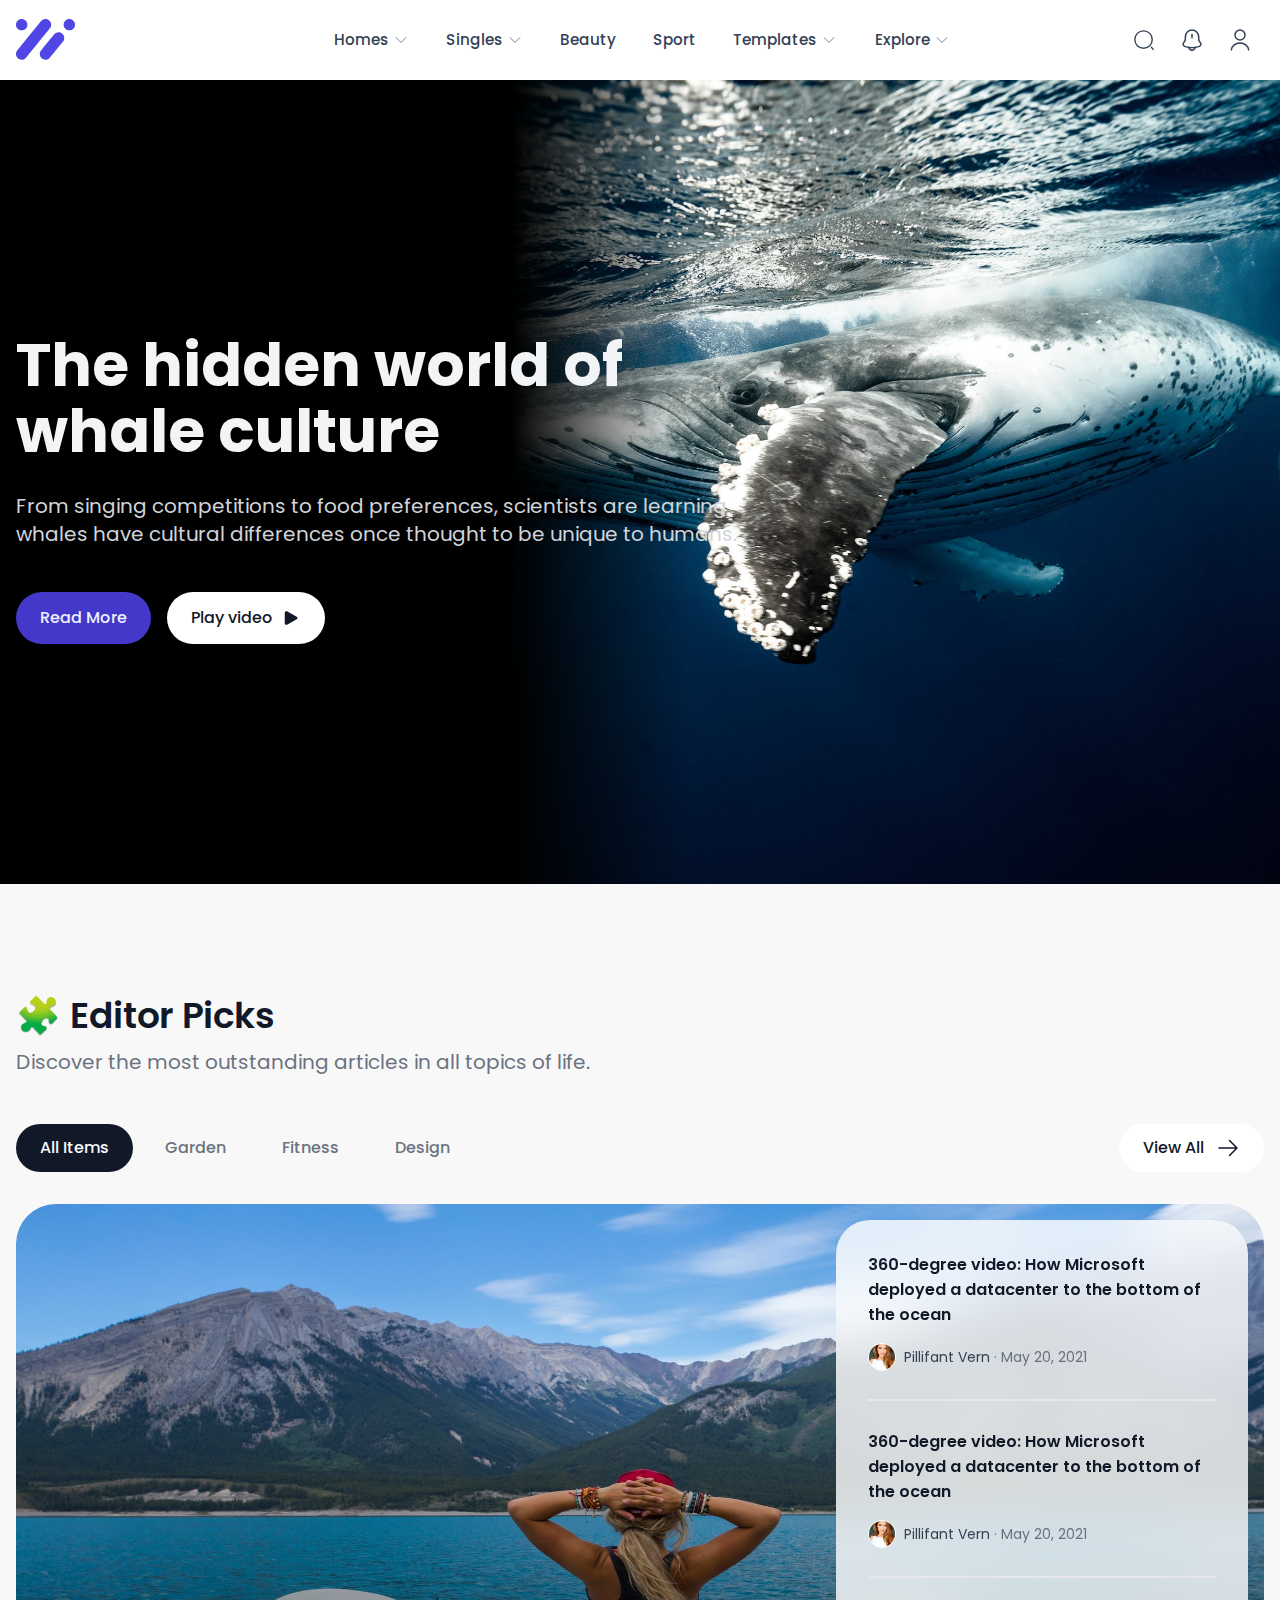
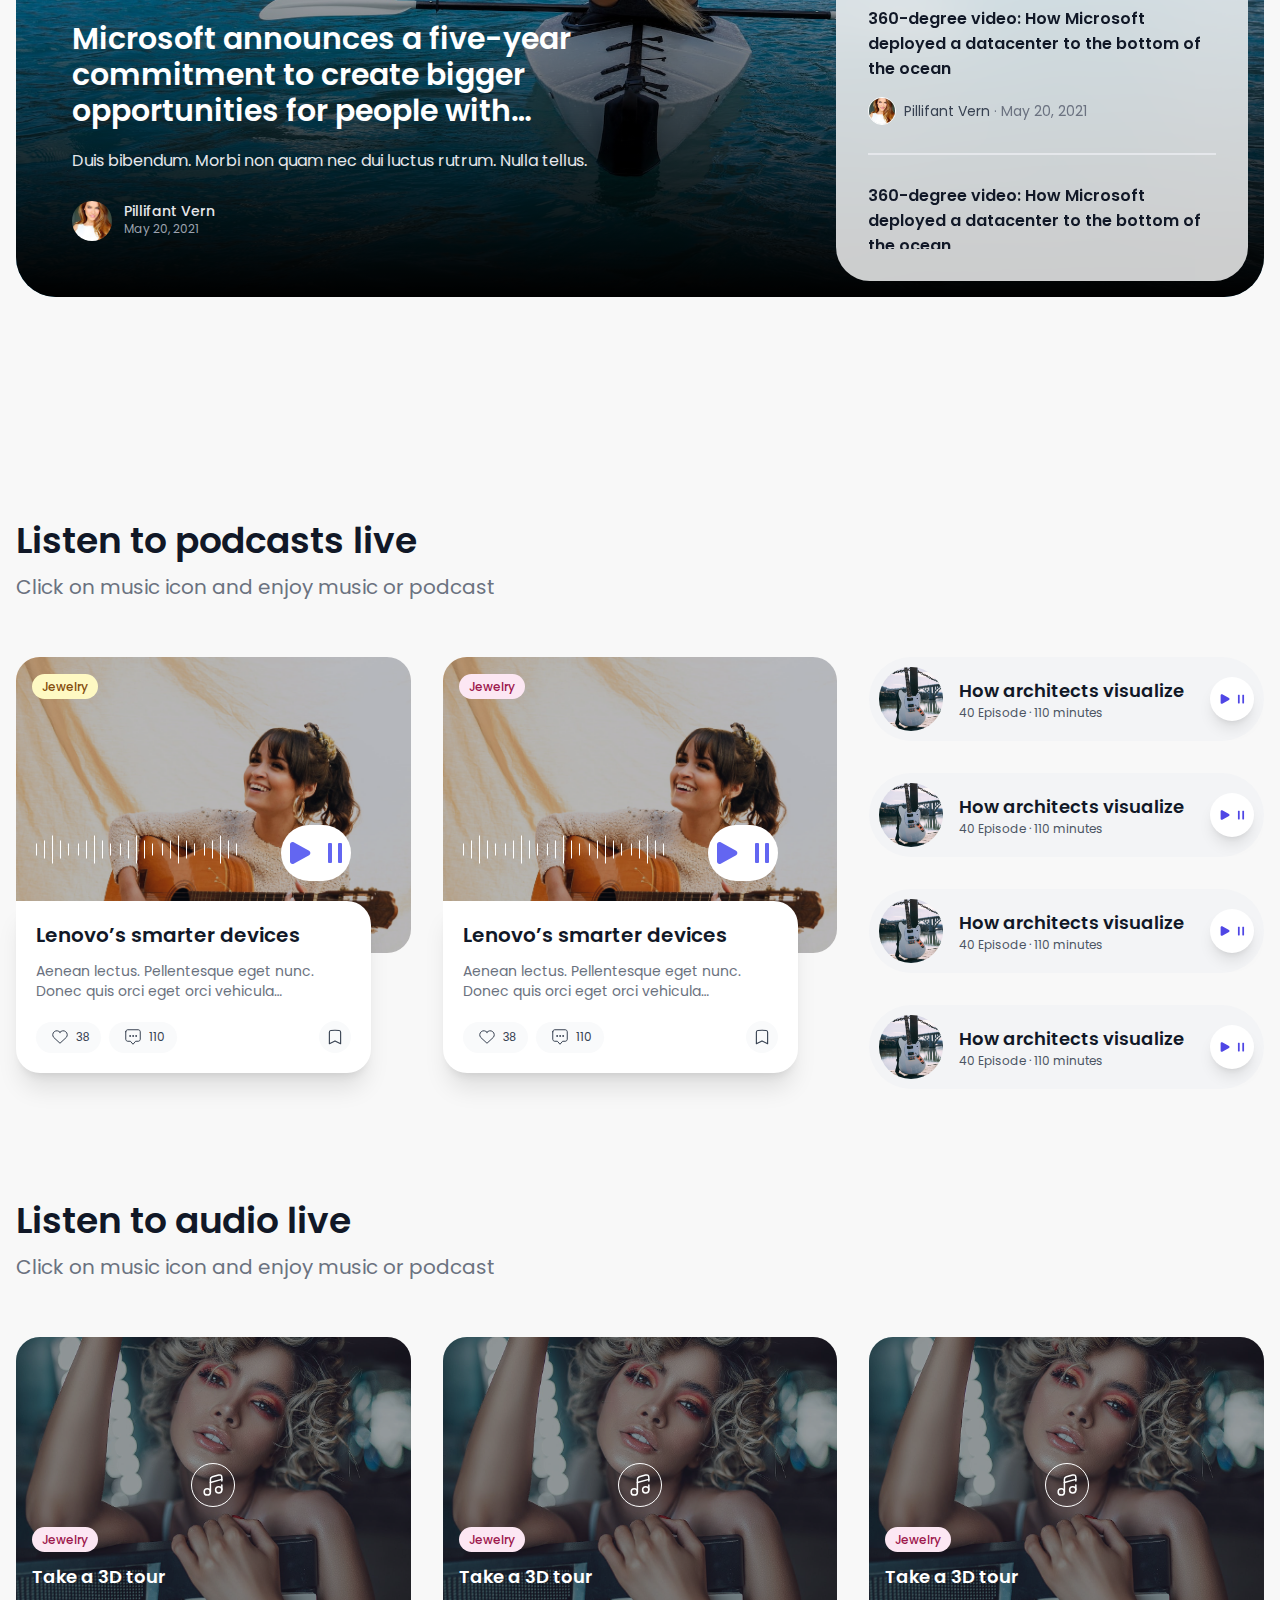
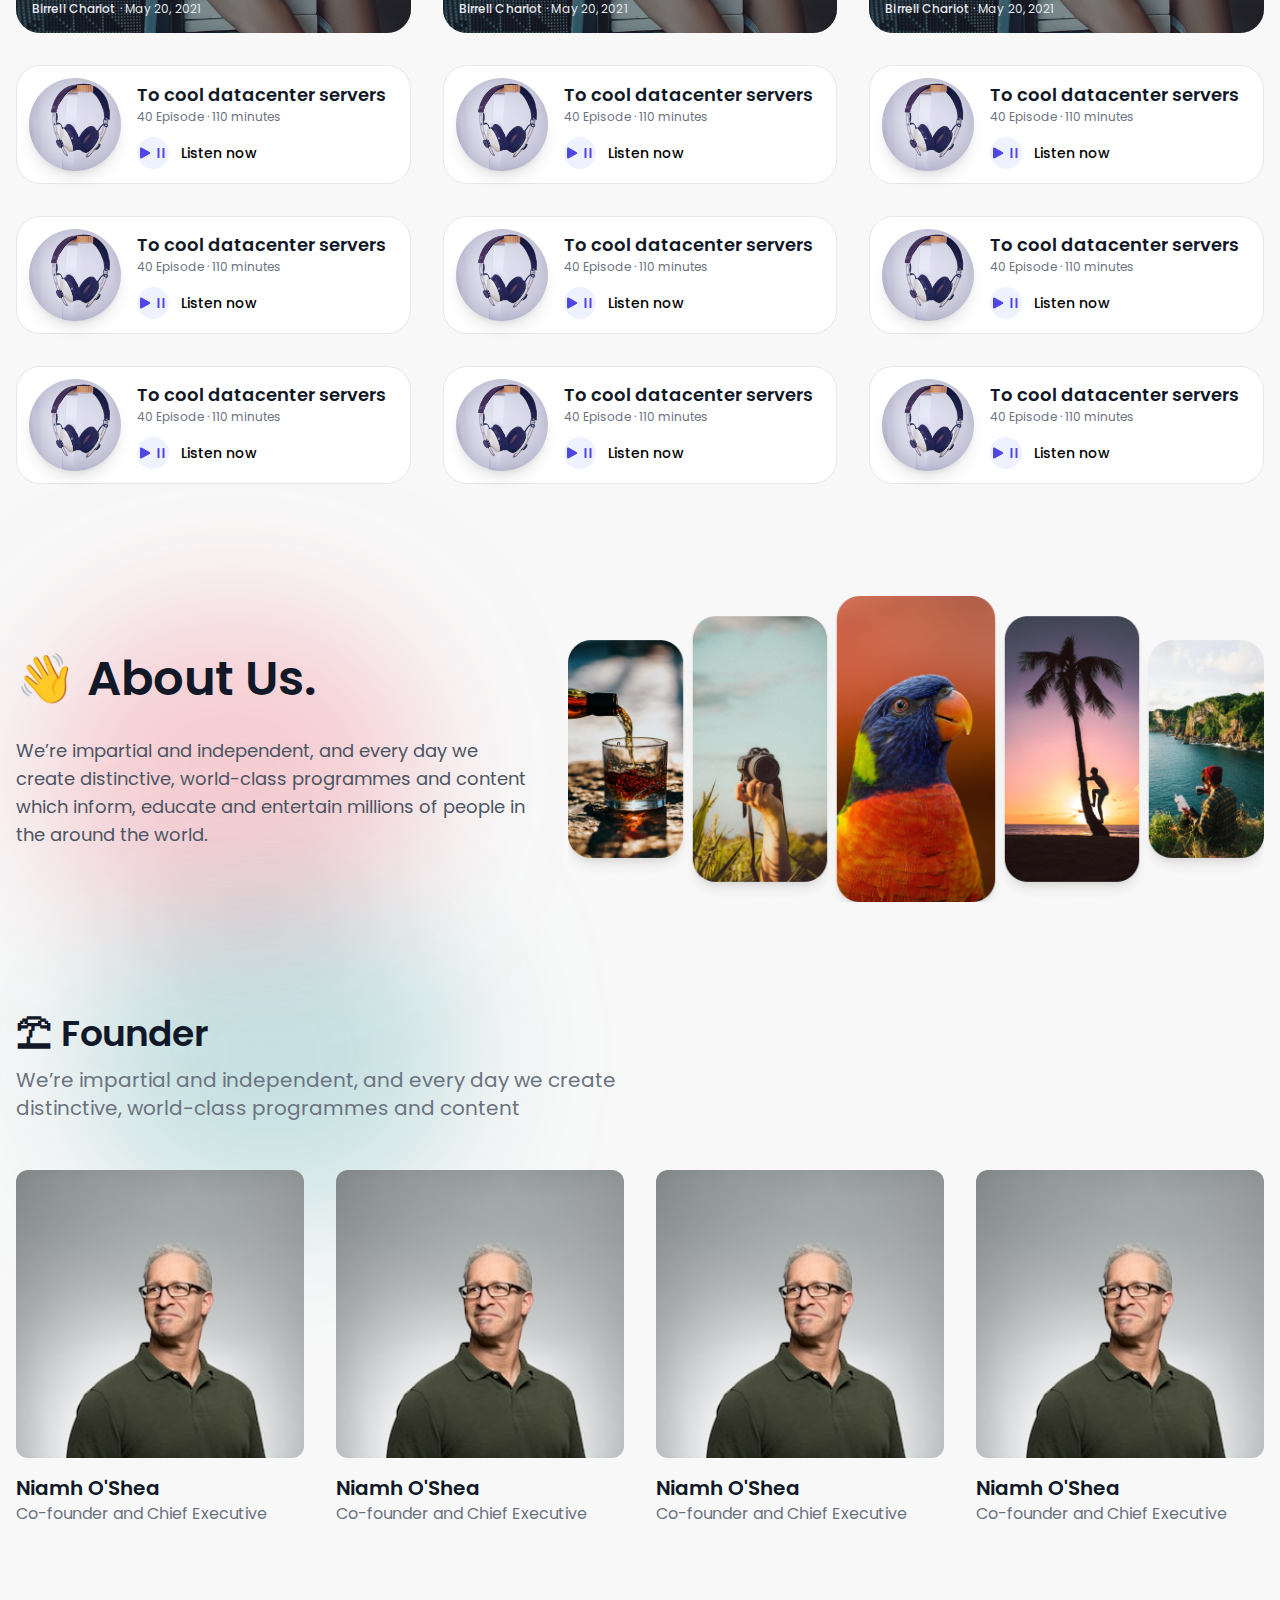
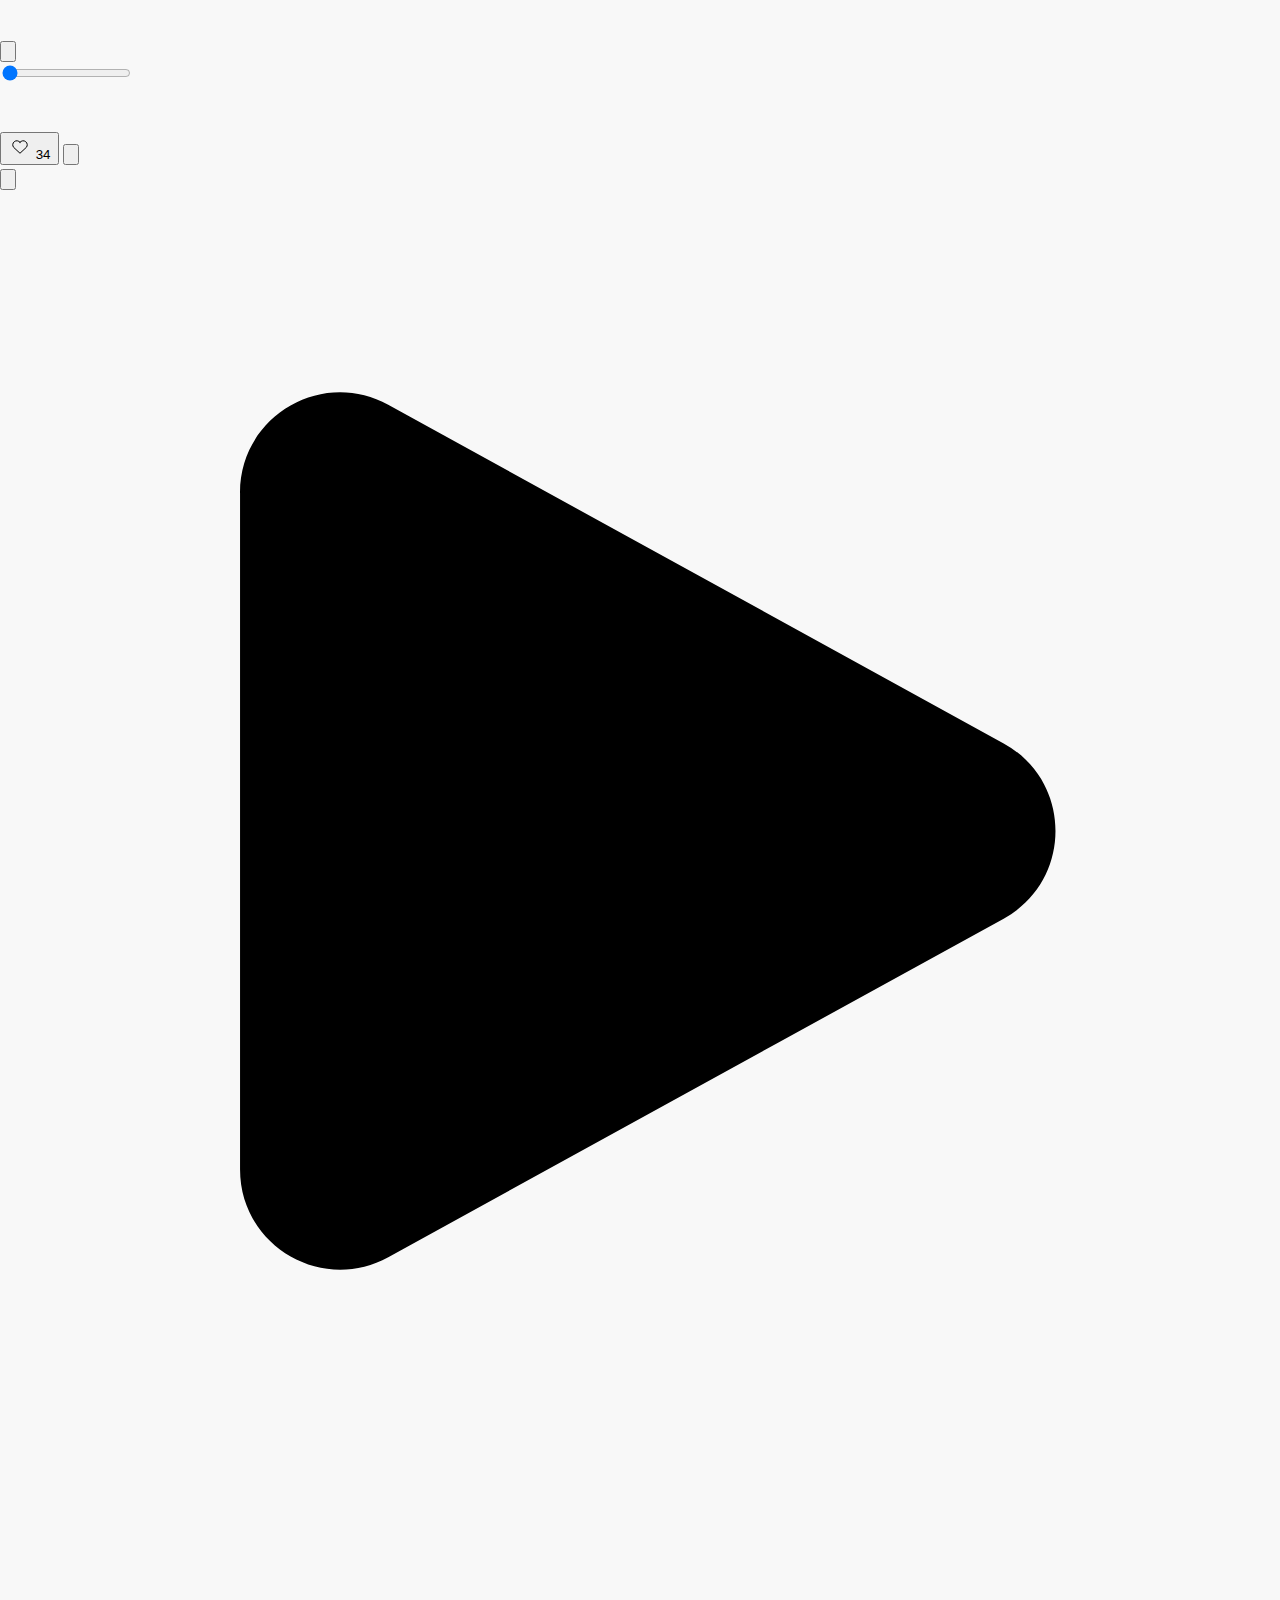
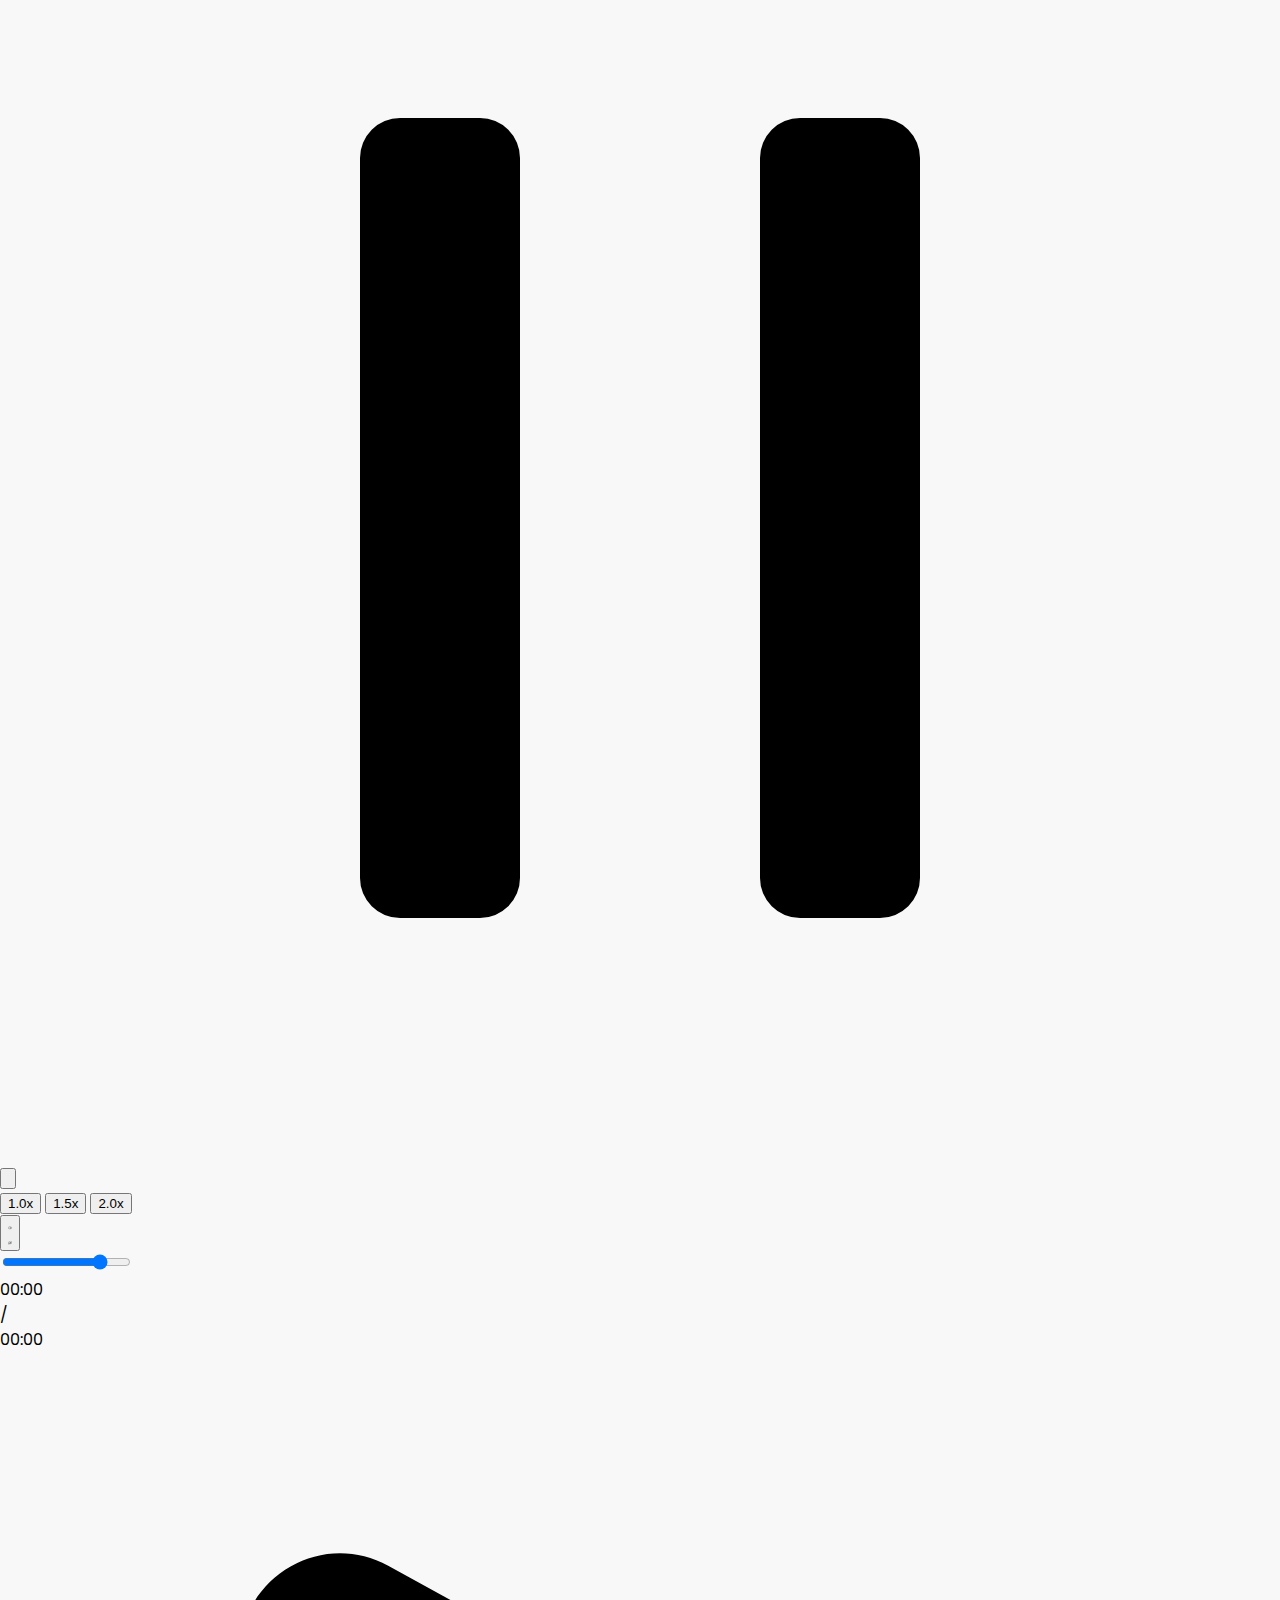
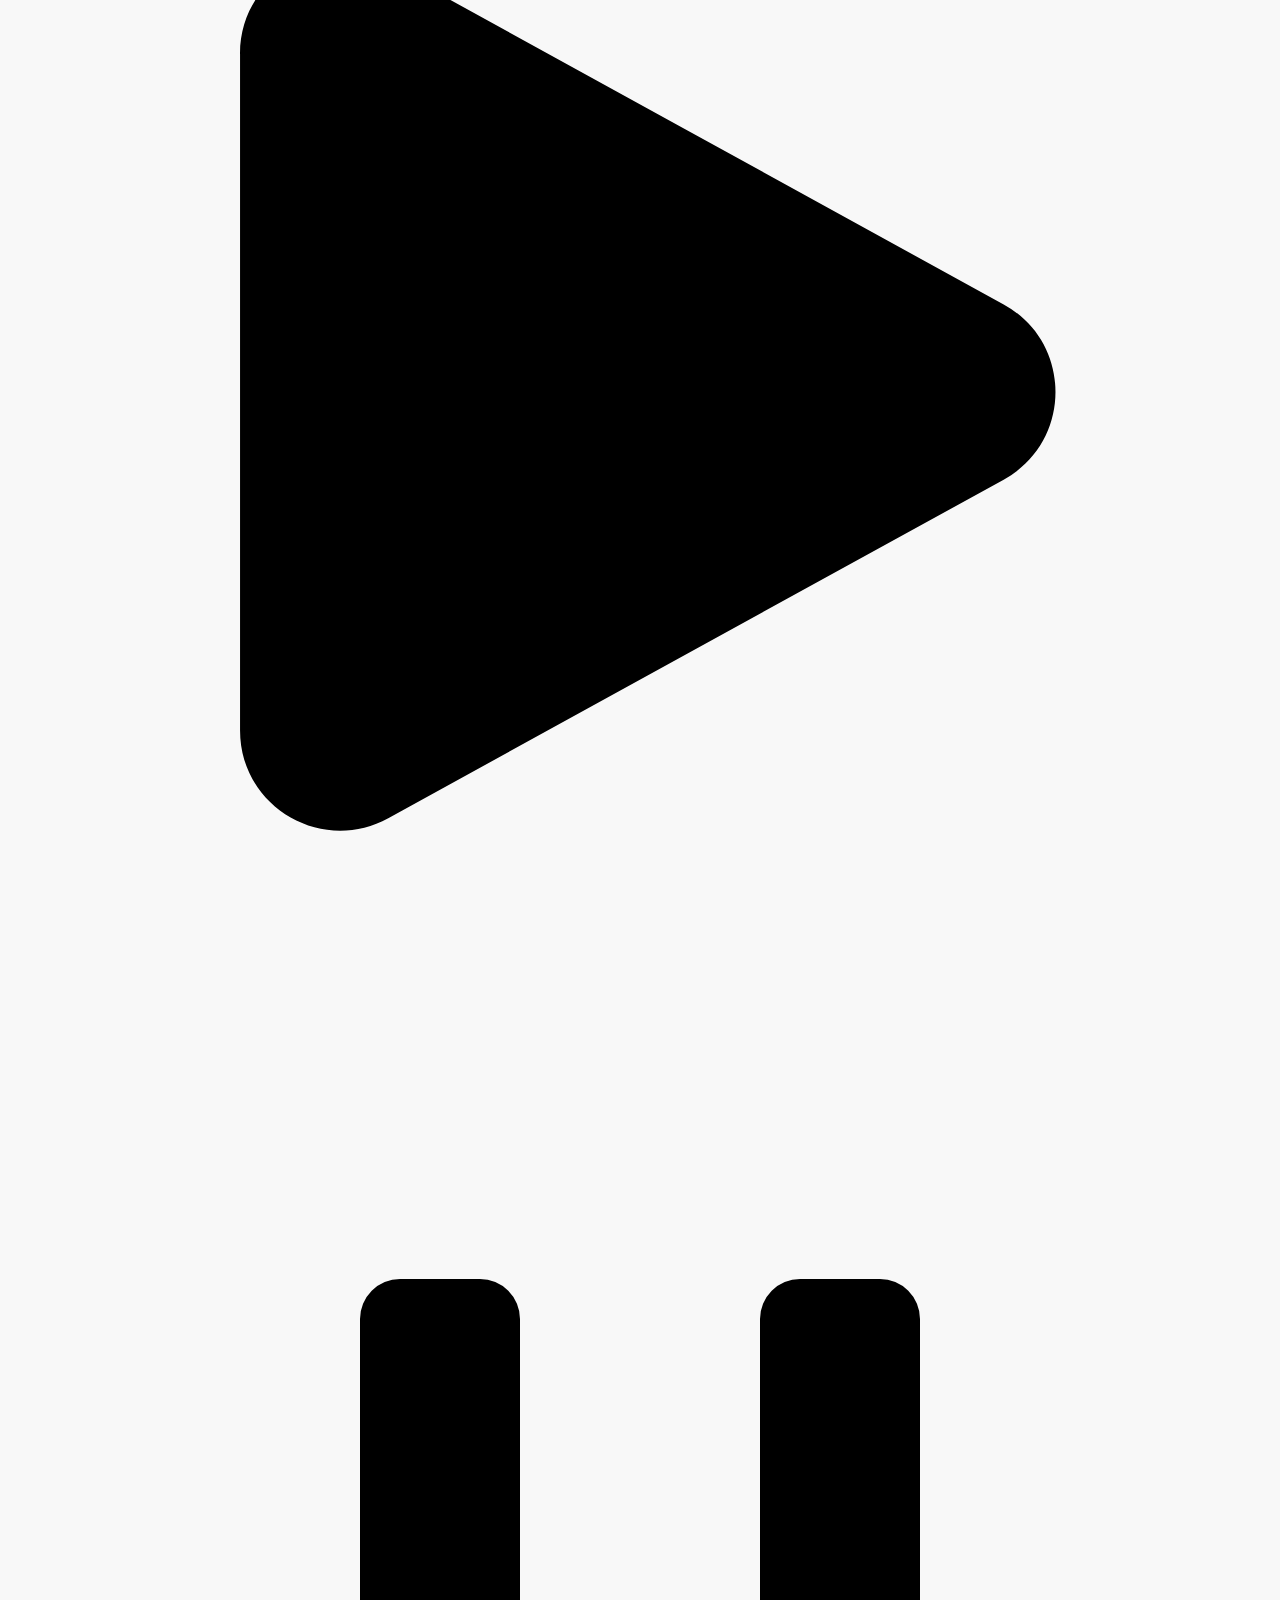
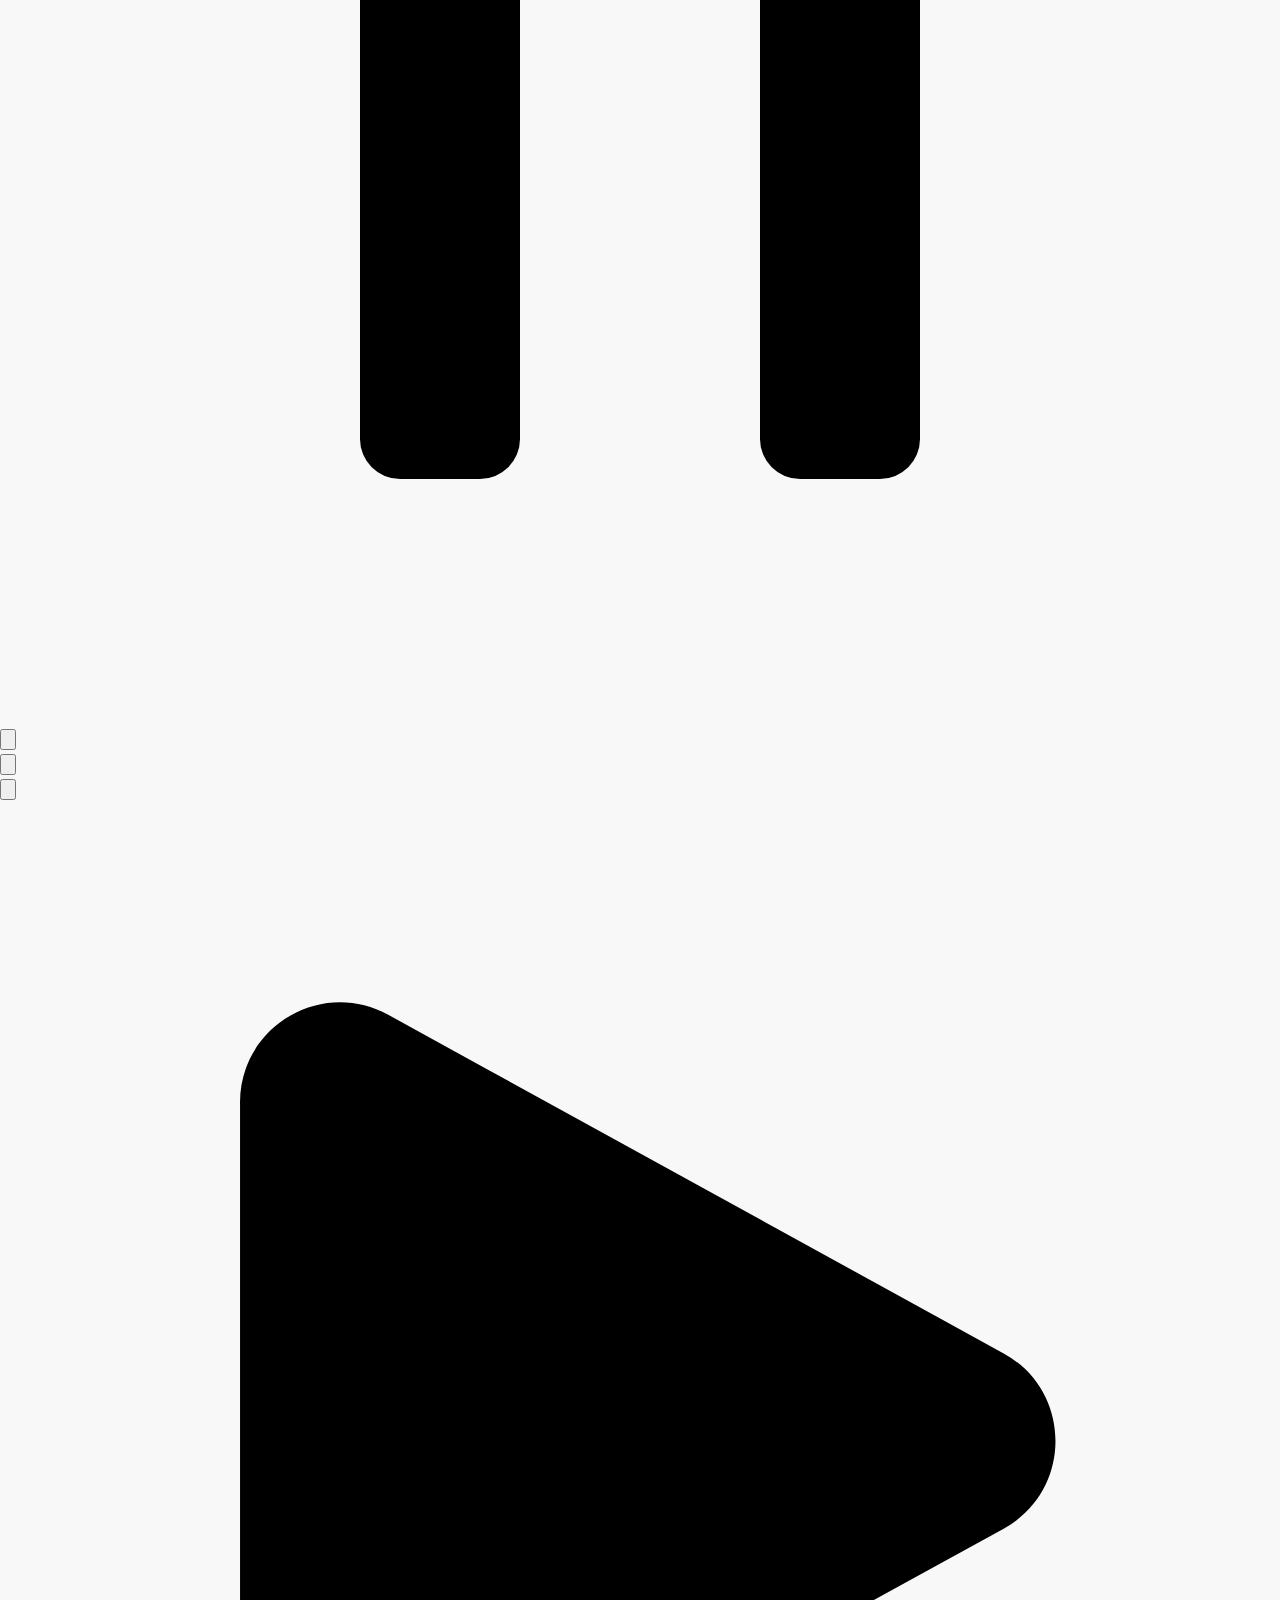
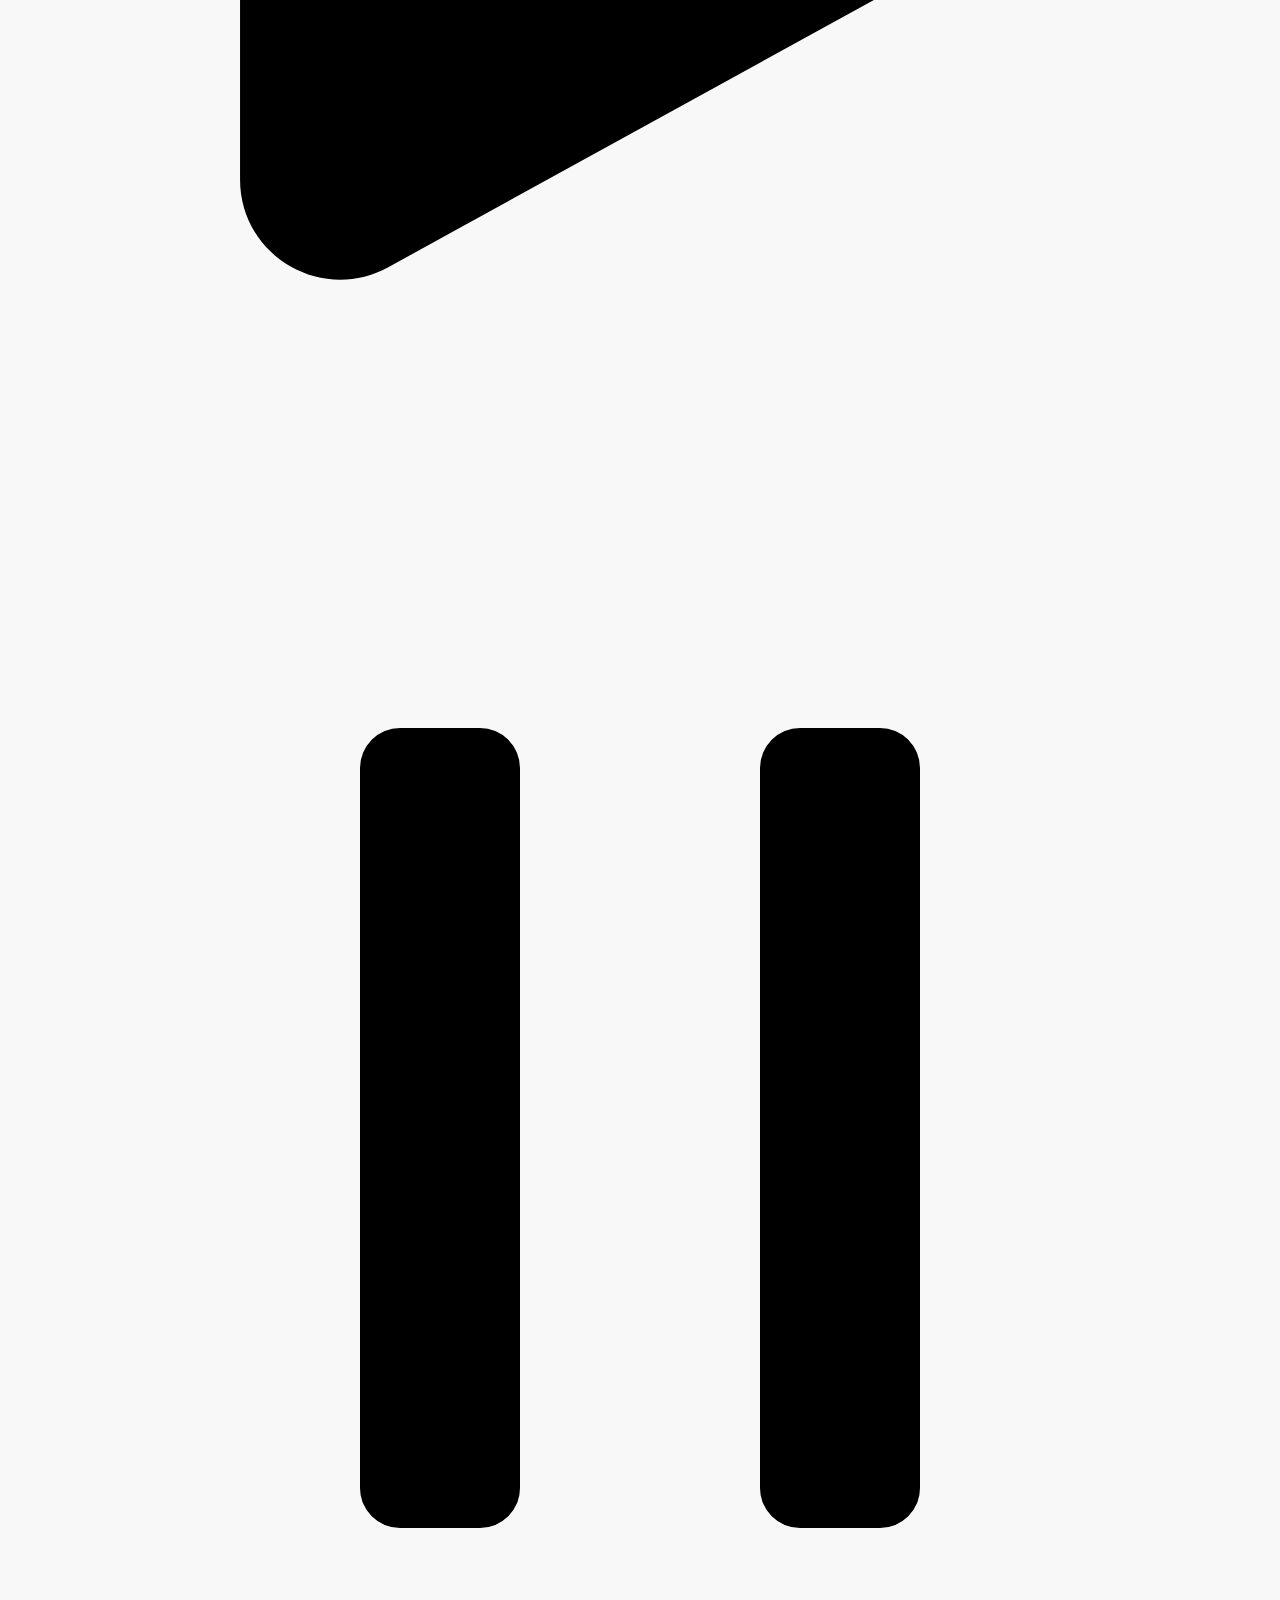
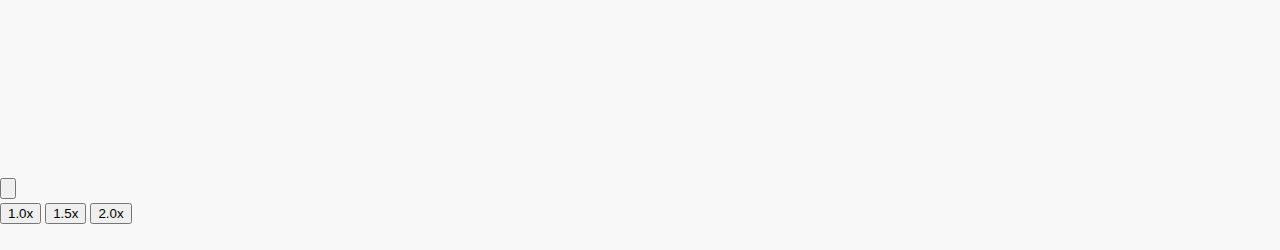
==== commit 4b1d204f: "Add files via upload" ====
--- a/FirstSections/index.html
+++ b/FirstSections/index.html
@@ -9,6 +9,1228 @@
 </head>
 
 <body>
+	<!-- ######################## -->
+    <!-- ######################## -->
+    <!-- HEADER -->
+    <header>
+		<div class="global_wrapper">
+		  <div class="header_wrapper">
+			<div class="header_menu_btn">
+			  <button class="header_btn" id="header_btn-open">
+				<svg
+				  xmlns="http://www.w3.org/2000/svg"
+				  class="h-7 w-7"
+				  viewBox="0 0 20 20"
+				  fill="currentColor"
+				>
+				  <path
+					fill-rule="evenodd"
+					d="M3 5a1 1 0 011-1h12a1 1 0 110 2H4a1 1 0 01-1-1zM3 10a1 1 0 011-1h12a1 1 0 110 2H4a1 1 0 01-1-1zM3 15a1 1 0 011-1h12a1 1 0 110 2H4a1 1 0 01-1-1z"
+					clip-rule="evenodd"
+				  ></path>
+				</svg>
+			  </button>
+			</div>
+  
+			<div class="logo">
+			  <a class="" href="/"
+				><svg
+				  width="59"
+				  height="41"
+				  viewBox="0 0 59 41"
+				  fill="none"
+				  xmlns="http://www.w3.org/2000/svg"
+				>
+				  <path
+					d="M33.5224 9.69455C34.547 8.66632 35.1818 7.24829 35.1818 5.68181C35.1818 2.54402 32.6378 0 29.5 0C27.516 0 25.7721 1.01857 24.7559 2.55971C24.4868 2.83004 1.8706 30.7044 1.65941 31.0255C0.633591 32.0525 0 33.4705 0 35.037C0 38.1748 2.54281 40.7188 5.6806 40.7188C7.66464 40.7188 9.40853 39.7002 10.4247 38.1591C10.695 37.8888 33.3112 10.0144 33.5224 9.69455Z"
+					fill="currentColor"
+				  ></path>
+				  <path
+					d="M46.6081 22.9203C47.6363 21.8921 48.2723 20.4728 48.2723 18.904C48.2723 15.7662 45.7283 13.2221 42.5905 13.2221C40.6065 13.2221 38.8614 14.2419 37.8452 15.7831C37.5737 16.0558 25.6948 30.6972 25.4824 31.0206C24.4541 32.0489 23.8193 33.4681 23.8193 35.037C23.8193 38.1748 26.3621 40.7188 29.4999 40.7188C31.484 40.7188 33.2291 39.699 34.2452 38.1579C34.5168 37.8851 46.3957 23.2437 46.6081 22.9203Z"
+					fill="currentColor"
+				  ></path>
+				  <path
+					d="M59.0001 5.68181C59.0001 8.81959 56.4573 11.3636 53.3195 11.3636C50.1817 11.3636 47.6377 8.81959 47.6377 5.68181C47.6377 2.54402 50.1817 0 53.3195 0C56.4573 0 59.0001 2.54402 59.0001 5.68181Z"
+					fill="currentColor"
+				  ></path>
+				  <path
+					d="M11.3624 5.68181C11.3624 8.81959 8.81838 11.3636 5.6806 11.3636C2.54281 11.3636 0 8.81959 0 5.68181C0 2.54402 2.54281 0 5.6806 0C8.81838 0 11.3624 2.54402 11.3624 5.68181Z"
+					fill="currentColor"
+				  ></path></svg
+			  ></a>
+			</div>
+  
+			<div class="header_main_section" id="header_menu">
+			  <div class="section_hide-desktop header_main_shadow"></div>
+  
+			  <div class="header_main_content">
+				<div class="section_hide-desktop header_main_info">
+				  <button class="header_btn_close" id="header_btn-close">
+					<svg
+					  xmlns="http://www.w3.org/2000/svg"
+					  viewBox="0 0 24 24"
+					  fill="currentColor"
+					  aria-hidden="true"
+					  class="w-5 h-5"
+					>
+					  <path
+						fill-rule="evenodd"
+						d="M5.47 5.47a.75.75 0 011.06 0L12 10.94l5.47-5.47a.75.75 0 111.06 1.06L13.06 12l5.47 5.47a.75.75 0 11-1.06 1.06L12 13.06l-5.47 5.47a.75.75 0 01-1.06-1.06L10.94 12 5.47 6.53a.75.75 0 010-1.06z"
+						clip-rule="evenodd"
+					  ></path>
+					</svg>
+				  </button>
+  
+				  <div class="logo header_menu_logo">
+					<a class="" href="/"
+					  ><svg
+						width="59"
+						height="41"
+						viewBox="0 0 59 41"
+						fill="none"
+						xmlns="http://www.w3.org/2000/svg"
+					  >
+						<path
+						  d="M33.5224 9.69455C34.547 8.66632 35.1818 7.24829 35.1818 5.68181C35.1818 2.54402 32.6378 0 29.5 0C27.516 0 25.7721 1.01857 24.7559 2.55971C24.4868 2.83004 1.8706 30.7044 1.65941 31.0255C0.633591 32.0525 0 33.4705 0 35.037C0 38.1748 2.54281 40.7188 5.6806 40.7188C7.66464 40.7188 9.40853 39.7002 10.4247 38.1591C10.695 37.8888 33.3112 10.0144 33.5224 9.69455Z"
+						  fill="currentColor"
+						></path>
+						<path
+						  d="M46.6081 22.9203C47.6363 21.8921 48.2723 20.4728 48.2723 18.904C48.2723 15.7662 45.7283 13.2221 42.5905 13.2221C40.6065 13.2221 38.8614 14.2419 37.8452 15.7831C37.5737 16.0558 25.6948 30.6972 25.4824 31.0206C24.4541 32.0489 23.8193 33.4681 23.8193 35.037C23.8193 38.1748 26.3621 40.7188 29.4999 40.7188C31.484 40.7188 33.2291 39.699 34.2452 38.1579C34.5168 37.8851 46.3957 23.2437 46.6081 22.9203Z"
+						  fill="currentColor"
+						></path>
+						<path
+						  d="M59.0001 5.68181C59.0001 8.81959 56.4573 11.3636 53.3195 11.3636C50.1817 11.3636 47.6377 8.81959 47.6377 5.68181C47.6377 2.54402 50.1817 0 53.3195 0C56.4573 0 59.0001 2.54402 59.0001 5.68181Z"
+						  fill="currentColor"
+						></path>
+						<path
+						  d="M11.3624 5.68181C11.3624 8.81959 8.81838 11.3636 5.6806 11.3636C2.54281 11.3636 0 8.81959 0 5.68181C0 2.54402 2.54281 0 5.6806 0C8.81838 0 11.3624 2.54402 11.3624 5.68181Z"
+						  fill="currentColor"
+						></path></svg
+					></a>
+				  </div>
+  
+				  <p>
+					Discover the most outstanding articles on all topics of life.
+					Write your stories and share them
+				  </p>
+  
+				  <ul class="header_main_info_social">
+					<li>
+					  <a href="#" class="header_main_info_social_link">
+						<svg
+						  class="w-5 h-5"
+						  viewBox="0 0 48 48"
+						  fill="none"
+						  xmlns="http://www.w3.org/2000/svg"
+						>
+						  <g clip-path="url(#clip0_17_61)">
+							<path
+							  d="M48 24C48 10.7452 37.2548 0 24 0C10.7452 0 0 10.7452 0 24C0 35.9789 8.77641 45.908 20.25 47.7084V30.9375H14.1562V24H20.25V18.7125C20.25 12.6975 23.8331 9.375 29.3152 9.375C31.9402 9.375 34.6875 9.84375 34.6875 9.84375V15.75H31.6613C28.68 15.75 27.75 17.6002 27.75 19.5V24H34.4062L33.3422 30.9375H27.75V47.7084C39.2236 45.908 48 35.9789 48 24Z"
+							  fill="currentColor"
+							></path>
+						  </g>
+						</svg>
+					  </a>
+					</li>
+  
+					<li>
+					  <a href="#" class="header_main_info_social_link">
+						<svg
+						  class="w-5 h-5"
+						  viewBox="0 0 48 48"
+						  fill="none"
+						  xmlns="http://www.w3.org/2000/svg"
+						>
+						  <g clip-path="url(#clip0_17_80)">
+							<path
+							  d="M15.1003 43.5C33.2091 43.5 43.1166 28.4935 43.1166 15.4838C43.1166 15.0619 43.1072 14.6307 43.0884 14.2088C45.0158 12.815 46.679 11.0886 48 9.11066C46.205 9.90926 44.2993 10.4308 42.3478 10.6575C44.4026 9.42588 45.9411 7.491 46.6781 5.21159C44.7451 6.35718 42.6312 7.16528 40.4269 7.60128C38.9417 6.02318 36.978 4.97829 34.8394 4.62816C32.7008 4.27803 30.5064 4.64216 28.5955 5.66425C26.6846 6.68635 25.1636 8.30947 24.2677 10.2827C23.3718 12.2559 23.1509 14.4693 23.6391 16.5807C19.725 16.3842 15.8959 15.3675 12.4 13.5963C8.90405 11.825 5.81939 9.33893 3.34594 6.29909C2.0888 8.46655 1.70411 11.0314 2.27006 13.4722C2.83601 15.9131 4.31013 18.047 6.39281 19.44C4.82926 19.3904 3.29995 18.9694 1.93125 18.2119V18.3338C1.92985 20.6084 2.7162 22.8132 4.15662 24.5736C5.59704 26.334 7.60265 27.5412 9.8325 27.99C8.38411 28.3863 6.86396 28.4441 5.38969 28.1588C6.01891 30.1149 7.24315 31.8258 8.89154 33.0527C10.5399 34.2796 12.5302 34.9613 14.5847 35.0025C11.0968 37.7423 6.78835 39.2283 2.35313 39.2213C1.56657 39.2201 0.780798 39.1719 0 39.0769C4.50571 41.9676 9.74706 43.5028 15.1003 43.5Z"
+							  fill="currentColor"
+							></path>
+						  </g>
+						</svg>
+					  </a>
+					</li>
+  
+					<li>
+					  <a href="#" class="header_main_info_social_link">
+						<svg
+						  class="w-5 h-5"
+						  viewBox="0 0 48 48"
+						  fill="none"
+						  xmlns="http://www.w3.org/2000/svg"
+						>
+						  <g clip-path="url(#clip0_17_68)">
+							<path
+							  d="M44.4469 0H3.54375C1.58437 0 0 1.54688 0 3.45938V44.5312C0 46.4437 1.58437 48 3.54375 48H44.4469C46.4062 48 48 46.4438 48 44.5406V3.45938C48 1.54688 46.4062 0 44.4469 0ZM14.2406 40.9031H7.11563V17.9906H14.2406V40.9031ZM10.6781 14.8688C8.39062 14.8688 6.54375 13.0219 6.54375 10.7437C6.54375 8.46562 8.39062 6.61875 10.6781 6.61875C12.9563 6.61875 14.8031 8.46562 14.8031 10.7437C14.8031 13.0125 12.9563 14.8688 10.6781 14.8688ZM40.9031 40.9031H33.7875V29.7656C33.7875 27.1125 33.7406 23.6906 30.0844 23.6906C26.3812 23.6906 25.8187 26.5875 25.8187 29.5781V40.9031H18.7125V17.9906H25.5375V21.1219H25.6312C26.5781 19.3219 28.9031 17.4188 32.3625 17.4188C39.5719 17.4188 40.9031 22.1625 40.9031 28.3313V40.9031Z"
+							  fill="currentColor"
+							></path>
+						  </g>
+						</svg>
+					  </a>
+					</li>
+  
+					<li>
+					  <a href="#" class="header_main_info_social_link">
+						<svg
+						  class="w-5 h-5"
+						  viewBox="0 0 48 48"
+						  fill="none"
+						  xmlns="http://www.w3.org/2000/svg"
+						>
+						  <g clip-path="url(#clip0_17_63)">
+							<path
+							  d="M24 4.32187C30.4125 4.32187 31.1719 4.35 33.6938 4.4625C36.0375 4.56562 37.3031 4.95938 38.1469 5.2875C39.2625 5.71875 40.0688 6.24375 40.9031 7.07812C41.7469 7.92188 42.2625 8.71875 42.6938 9.83438C43.0219 10.6781 43.4156 11.9531 43.5188 14.2875C43.6313 16.8187 43.6594 17.5781 43.6594 23.9813C43.6594 30.3938 43.6313 31.1531 43.5188 33.675C43.4156 36.0188 43.0219 37.2844 42.6938 38.1281C42.2625 39.2438 41.7375 40.05 40.9031 40.8844C40.0594 41.7281 39.2625 42.2438 38.1469 42.675C37.3031 43.0031 36.0281 43.3969 33.6938 43.5C31.1625 43.6125 30.4031 43.6406 24 43.6406C17.5875 43.6406 16.8281 43.6125 14.3063 43.5C11.9625 43.3969 10.6969 43.0031 9.85313 42.675C8.7375 42.2438 7.93125 41.7188 7.09688 40.8844C6.25313 40.0406 5.7375 39.2438 5.30625 38.1281C4.97813 37.2844 4.58438 36.0094 4.48125 33.675C4.36875 31.1438 4.34063 30.3844 4.34063 23.9813C4.34063 17.5688 4.36875 16.8094 4.48125 14.2875C4.58438 11.9437 4.97813 10.6781 5.30625 9.83438C5.7375 8.71875 6.2625 7.9125 7.09688 7.07812C7.94063 6.23438 8.7375 5.71875 9.85313 5.2875C10.6969 4.95938 11.9719 4.56562 14.3063 4.4625C16.8281 4.35 17.5875 4.32187 24 4.32187ZM24 0C17.4844 0 16.6688 0.028125 14.1094 0.140625C11.5594 0.253125 9.80625 0.665625 8.2875 1.25625C6.70312 1.875 5.3625 2.69062 4.03125 4.03125C2.69063 5.3625 1.875 6.70313 1.25625 8.27813C0.665625 9.80625 0.253125 11.55 0.140625 14.1C0.028125 16.6687 0 17.4844 0 24C0 30.5156 0.028125 31.3312 0.140625 33.8906C0.253125 36.4406 0.665625 38.1938 1.25625 39.7125C1.875 41.2969 2.69063 42.6375 4.03125 43.9688C5.3625 45.3 6.70313 46.125 8.27813 46.7344C9.80625 47.325 11.55 47.7375 14.1 47.85C16.6594 47.9625 17.475 47.9906 23.9906 47.9906C30.5063 47.9906 31.3219 47.9625 33.8813 47.85C36.4313 47.7375 38.1844 47.325 39.7031 46.7344C41.2781 46.125 42.6188 45.3 43.95 43.9688C45.2812 42.6375 46.1063 41.2969 46.7156 39.7219C47.3063 38.1938 47.7188 36.45 47.8313 33.9C47.9438 31.3406 47.9719 30.525 47.9719 24.0094C47.9719 17.4938 47.9438 16.6781 47.8313 14.1188C47.7188 11.5688 47.3063 9.81563 46.7156 8.29688C46.125 6.70312 45.3094 5.3625 43.9688 4.03125C42.6375 2.7 41.2969 1.875 39.7219 1.26562C38.1938 0.675 36.45 0.2625 33.9 0.15C31.3313 0.028125 30.5156 0 24 0Z"
+							  fill="currentColor"
+							></path>
+							<path
+							  d="M24 11.6719C17.1938 11.6719 11.6719 17.1938 11.6719 24C11.6719 30.8062 17.1938 36.3281 24 36.3281C30.8062 36.3281 36.3281 30.8062 36.3281 24C36.3281 17.1938 30.8062 11.6719 24 11.6719ZM24 31.9969C19.5844 31.9969 16.0031 28.4156 16.0031 24C16.0031 19.5844 19.5844 16.0031 24 16.0031C28.4156 16.0031 31.9969 19.5844 31.9969 24C31.9969 28.4156 28.4156 31.9969 24 31.9969Z"
+							  fill="currentColor"
+							></path>
+							<path
+							  d="M39.6937 11.1843C39.6937 12.778 38.4 14.0624 36.8156 14.0624C35.2219 14.0624 33.9375 12.7687 33.9375 11.1843C33.9375 9.59053 35.2313 8.30615 36.8156 8.30615C38.4 8.30615 39.6937 9.5999 39.6937 11.1843Z"
+							  fill="currentColor"
+							></path>
+						  </g>
+						</svg>
+					  </a>
+					</li>
+  
+					<li>
+					  <button class="header_main_info_change_mode change_theme">
+						<svg
+						  xmlns="http://www.w3.org/2000/svg"
+						  fill="none"
+						  viewBox="0 0 24 24"
+						  stroke-width="1.5"
+						  stroke="currentColor"
+						  aria-hidden="true"
+						  class="w-7 h-7"
+						>
+						  <path
+							stroke-linecap="round"
+							stroke-linejoin="round"
+							d="M12 3v2.25m6.364.386l-1.591 1.591M21 12h-2.25m-.386 6.364l-1.591-1.591M12 18.75V21m-4.773-4.227l-1.591 1.591M5.25 12H3m4.227-4.773L5.636 5.636M15.75 12a3.75 3.75 0 11-7.5 0 3.75 3.75 0 017.5 0z"
+						  ></path>
+						</svg>
+						<svg xmlns="http://www.w3.org/2000/svg" viewBox="0 0 24 24" fill="currentColor" aria-hidden="true" class="w-7 h-7"><path fill-rule="evenodd" d="M9.528 1.718a.75.75 0 01.162.819A8.97 8.97 0 009 6a9 9 0 009 9 8.97 8.97 0 003.463-.69.75.75 0 01.981.98 10.503 10.503 0 01-9.694 6.46c-5.799 0-10.5-4.701-10.5-10.5 0-4.368 2.667-8.112 6.46-9.694a.75.75 0 01.818.162z" clip-rule="evenodd"></path></svg>
+					  </button>
+					</li>
+				  </ul>
+  
+				  <form action="" method="POST" class="header_main_info_form">
+					<div class="header_main_info_mask">
+					  <svg
+						width="22"
+						height="22"
+						viewBox="0 0 24 24"
+						fill="none"
+						xmlns="http://www.w3.org/2000/svg"
+					  >
+						<path
+						  d="M11.5 21C16.7467 21 21 16.7467 21 11.5C21 6.25329 16.7467 2 11.5 2C6.25329 2 2 6.25329 2 11.5C2 16.7467 6.25329 21 11.5 21Z"
+						  stroke="currentColor"
+						  stroke-width="1.5"
+						  stroke-linecap="round"
+						  stroke-linejoin="round"
+						></path>
+						<path
+						  d="M22 22L20 20"
+						  stroke="currentColor"
+						  stroke-width="1.5"
+						  stroke-linecap="round"
+						  stroke-linejoin="round"
+						></path></svg
+					  ><input
+						placeholder="Type and press enter"
+						class=""
+						type="search"
+					  />
+					</div>
+				  </form>
+				</div>
+  
+				<div class="header_main_menu">
+				  <nav class="header_main_menu_nav">
+					<li>
+					  <div class="header_menu_item">
+						<a href="#" class="header_main_menu_link">
+						  <span class="header_main_menu_text">Homes</span>
+  
+						  <span class="header_main_menu_arrow">
+							<svg
+							  xmlns="http://www.w3.org/2000/svg"
+							  viewBox="0 0 24 24"
+							  fill="currentColor"
+							  aria-hidden="true"
+							  class="ms-1 -me-1 h-4 w-4 text-slate-400"
+							>
+							  <path
+								fill-rule="evenodd"
+								d="M12.53 16.28a.75.75 0 01-1.06 0l-7.5-7.5a.75.75 0 011.06-1.06L12 14.69l6.97-6.97a.75.75 0 111.06 1.06l-7.5 7.5z"
+								clip-rule="evenodd"
+							  ></path>
+							</svg>
+						  </span>
+						</a>
+					  </div>
+  
+					  <div class="header_main_subMenu">
+						<ul>
+						  <li>
+							<a
+							  href=""
+							  class="header_main_subMenu_link header_main_subMenu_link-active"
+							>
+							  <span class="header_main_subMenu_text"
+								>Home page 1</span
+							  >
+							</a>
+						  </li>
+						  <li>
+							<a href="" class="header_main_subMenu_link menu_new">
+							  <span class="header_main_subMenu_text"
+								>Home page 1</span
+							  >
+							</a>
+						  </li>
+						  <li>
+							<a href="" class="header_main_subMenu_link">
+							  <span class="header_main_subMenu_text"
+								>Home page 1</span
+							  >
+							</a>
+						  </li>
+						  <li>
+							<a href="" class="header_main_subMenu_link">
+							  <span class="header_main_subMenu_text"
+								>Home page 1</span
+							  >
+							</a>
+						  </li>
+						  <li>
+							<a href="" class="header_main_subMenu_link menu_new">
+							  <span class="header_main_subMenu_text"
+								>Home page 1</span
+							  >
+							</a>
+						  </li>
+						  <li>
+							<a href="" class="header_main_subMenu_link">
+							  <span class="header_main_subMenu_text"
+								>Home page 1</span
+							  >
+							</a>
+						  </li>
+						  <li>
+							<a href="" class="header_main_subMenu_link menu_new">
+							  <span class="header_main_subMenu_text"
+								>Home page 1</span
+							  >
+							</a>
+						  </li>
+						</ul>
+					  </div>
+					</li>
+  
+					<li>
+					  <div class="header_menu_item">
+						<a href="#" class="header_main_menu_link">
+						  <span class="header_main_menu_text">Singles</span>
+  
+						  <span class="header_main_menu_arrow">
+							<svg
+							  xmlns="http://www.w3.org/2000/svg"
+							  viewBox="0 0 24 24"
+							  fill="currentColor"
+							  aria-hidden="true"
+							  class="ms-1 -me-1 h-4 w-4 text-slate-400"
+							>
+							  <path
+								fill-rule="evenodd"
+								d="M12.53 16.28a.75.75 0 01-1.06 0l-7.5-7.5a.75.75 0 011.06-1.06L12 14.69l6.97-6.97a.75.75 0 111.06 1.06l-7.5 7.5z"
+								clip-rule="evenodd"
+							  ></path>
+							</svg>
+						  </span>
+						</a>
+					  </div>
+  
+					  <div class="header_main_subMenu">
+						<ul>
+						  <li>
+							<span class="header_main_subMenu_item">
+							  <a href="" class="header_main_subMenu_link"
+								>Item #1</a
+							  >
+							</span>
+						  </li>
+  
+						  <li>
+							<span class="header_main_subMenu_item">
+							  <a href="" class="header_main_subMenu_link"
+								>Item #2</a
+							  >
+							</span>
+						  </li>
+  
+						  <li>
+							<span class="header_main_subMenu_item">
+							  <a href="" class="header_main_subMenu_link"
+								>Item #3</a
+							  >
+							</span>
+						  </li>
+  
+						  <li>
+							<span class="header_main_subMenu_item">
+							  <a href="" class="header_main_subMenu_link"
+								>Item #4</a
+							  >
+							</span>
+						  </li>
+  
+						  <li>
+							<span class="header_main_subMenu_item">
+							  <a href="" class="header_main_subMenu_link"
+								>Item #5</a
+							  >
+							</span>
+						  </li>
+  
+						  <li>
+							<span class="header_main_subMenu_item">
+							  <a href="" class="header_main_subMenu_link"
+								>Item #6</a
+							  >
+							</span>
+						  </li>
+  
+						  <li>
+							<span class="header_main_subMenu_item">
+							  <a href="" class="header_main_subMenu_link"
+								>Item #7</a
+							  >
+							</span>
+						  </li>
+  
+						  <li>
+							<span class="header_main_subMenu_item">
+							  <a href="" class="header_main_subMenu_link"
+								>Item #8</a
+							  >
+							</span>
+						  </li>
+						</ul>
+					  </div>
+					</li>
+  
+					<li>
+					  <span class="header_main_menu_item">
+						<a href="" class="header_main_menu_link">Beauty</a>
+					  </span>
+					</li>
+  
+					<li>
+					  <span class="header_main_menu_item">
+						<a href="" class="header_main_menu_link">Sport</a>
+					  </span>
+					</li>
+  
+					<li class="header_main_menu_special">
+					  <div class="header_menu_item">
+						<a href="#" class="header_main_menu_link">
+						  <span class="header_main_menu_text">Templates</span>
+  
+						  <span class="header_main_menu_arrow">
+							<svg
+							  xmlns="http://www.w3.org/2000/svg"
+							  viewBox="0 0 24 24"
+							  fill="currentColor"
+							  aria-hidden="true"
+							  class="ms-1 -me-1 h-4 w-4 text-slate-400"
+							>
+							  <path
+								fill-rule="evenodd"
+								d="M12.53 16.28a.75.75 0 01-1.06 0l-7.5-7.5a.75.75 0 011.06-1.06L12 14.69l6.97-6.97a.75.75 0 111.06 1.06l-7.5 7.5z"
+								clip-rule="evenodd"
+							  ></path>
+							</svg>
+						  </span>
+						</a>
+					  </div>
+  
+					  <div class="header_main_subMenu">
+						<div class="global_wrapper">
+						  <div class="header_main_special">
+							<div class="header_main_special_grid">
+							  <div class="header_main_special_col">
+								<div class="header_menu_item">
+								<a href="" class="header_main_special_title"
+								  >Home Page
+								  <span class="header_main_menu_arrow">
+									<svg
+									  xmlns="http://www.w3.org/2000/svg"
+									  viewBox="0 0 24 24"
+									  fill="currentColor"
+									  aria-hidden="true"
+									  class="ms-1 -me-1 h-4 w-4 text-slate-400"
+									>
+									  <path
+										fill-rule="evenodd"
+										d="M12.53 16.28a.75.75 0 01-1.06 0l-7.5-7.5a.75.75 0 011.06-1.06L12 14.69l6.97-6.97a.75.75 0 111.06 1.06l-7.5 7.5z"
+										clip-rule="evenodd"
+									  ></path>
+									</svg> </span
+								></a>
+								</div>
+  
+								<ul class="header_main_special_list">
+								  <li class="">
+									<a href="/">Home page 1</a>
+								  </li>
+								  <li class="">
+									<a href="/home-2">Home page 2</a>
+								  </li>
+								  <li class="">
+									<a href="/home-3">Home page 3</a>
+								  </li>
+								  <li class="">
+									<a href="/home-4">Home page 4</a>
+								  </li>
+								  <li class="">
+									<a href="/home-6">Home page 5</a>
+								  </li>
+								  <li class="menuIsNew">
+									<a href="/">Header style 1</a>
+								  </li>
+								  <li class="menuIsNew">
+									<a href="/home-2">Header style 2</a>
+								  </li>
+								</ul>
+							  </div>
+  
+							  <div class="header_main_special_col">
+								<div class="header_menu_item">
+								<a href="" class="header_main_special_title"
+								  >Single Pages
+								  <span class="header_main_menu_arrow">
+									<svg
+									  xmlns="http://www.w3.org/2000/svg"
+									  viewBox="0 0 24 24"
+									  fill="currentColor"
+									  aria-hidden="true"
+									  class="ms-1 -me-1 h-4 w-4 text-slate-400"
+									>
+									  <path
+										fill-rule="evenodd"
+										d="M12.53 16.28a.75.75 0 01-1.06 0l-7.5-7.5a.75.75 0 011.06-1.06L12 14.69l6.97-6.97a.75.75 0 111.06 1.06l-7.5 7.5z"
+										clip-rule="evenodd"
+									  ></path>
+									</svg> </span
+								></a>
+								</div>
+  
+								<ul class="header_main_special_list">
+								  <li class="">
+									<a href="/single/demo-slug">Single page 1</a>
+								  </li>
+								  <li class="">
+									<a href="/single-2/demo-slug"
+									  >Single page 2</a
+									>
+								  </li>
+								  <li class="">
+									<a href="/single-3/demo-slug"
+									  >Single page 3</a
+									>
+								  </li>
+								  <li class="">
+									<a href="/single-4/demo-slug"
+									  >Single page 4</a
+									>
+								  </li>
+								  <li class="">
+									<a href="/single-audio/demo-slug"
+									  >Single Audio</a
+									>
+								  </li>
+								  <li class="">
+									<a href="/single-video/demo-slug"
+									  >Single Video</a
+									>
+								  </li>
+								  <li class="menuIsNew">
+									<a href="/single-gallery/demo-slug"
+									  >Single Gallery</a
+									>
+								  </li>
+								</ul>
+							  </div>
+  
+							  <div class="header_main_special_col">
+								<div class="header_menu_item">
+								<a href="" class="header_main_special_title"
+								  >Archive Pages
+								  <span class="header_main_menu_arrow">
+									<svg
+									  xmlns="http://www.w3.org/2000/svg"
+									  viewBox="0 0 24 24"
+									  fill="currentColor"
+									  aria-hidden="true"
+									  class="ms-1 -me-1 h-4 w-4 text-slate-400"
+									>
+									  <path
+										fill-rule="evenodd"
+										d="M12.53 16.28a.75.75 0 01-1.06 0l-7.5-7.5a.75.75 0 011.06-1.06L12 14.69l6.97-6.97a.75.75 0 111.06 1.06l-7.5 7.5z"
+										clip-rule="evenodd"
+									  ></path>
+									</svg> </span
+								></a>
+								</div>
+  
+								<ul class="header_main_special_list">
+								  <li class="">
+									<a href="/archive/demo-slug">Category page</a>
+								  </li>
+								  <li class="">
+									<a href="/archive-2/demo-slug"
+									  >Category audio</a
+									>
+								  </li>
+								  <li class="">
+									<a href="/archive-3/demo-slug"
+									  >Category videos</a
+									>
+								  </li>
+								  <li class="">
+									<a href="/search">Search page</a>
+								  </li>
+								  <li class="">
+									<a href="/search-2">Search page 2</a>
+								  </li>
+								  <li class="">
+									<a href="/author/demo-slug">Author page</a>
+								  </li>
+								</ul>
+							  </div>
+  
+							  <div class="header_main_special_col">
+								<div class="header_menu_item">
+								<a href="#" class="header_main_special_title"
+								  >Other Pages
+								  <span class="header_main_menu_arrow">
+									<svg
+									  xmlns="http://www.w3.org/2000/svg"
+									  viewBox="0 0 24 24"
+									  fill="currentColor"
+									  aria-hidden="true"
+									  class="ms-1 -me-1 h-4 w-4 text-slate-400"
+									>
+									  <path
+										fill-rule="evenodd"
+										d="M12.53 16.28a.75.75 0 01-1.06 0l-7.5-7.5a.75.75 0 011.06-1.06L12 14.69l6.97-6.97a.75.75 0 111.06 1.06l-7.5 7.5z"
+										clip-rule="evenodd"
+									  ></path>
+									</svg> </span
+								></a>
+								</div>
+  
+								<ul class="header_main_special_list">
+								  <li class="">
+									<a href="/dashboard">Dashboard</a>
+								  </li>
+								  <li class="">
+									<a href="/about">About</a>
+								  </li>
+								  <li class="">
+									<a href="/contact">Contact us</a>
+								  </li>
+								  <li class="">
+									<a href="/login">Login</a>
+								  </li>
+								  <li class="">
+									<a href="/signup">Signup</a>
+								  </li>
+								  <li class="">
+									<a href="/forgot-pass">Forgot password</a>
+								  </li>
+								  <li class="">
+									<a href="/subscription">Subscription</a>
+								  </li>
+								</ul>
+							  </div>
+							</div>
+  
+							<div class="header_special_article">
+							  <h3 class="header_special_title">Recent posts</h3>
+							  <div class="header_special_article_grid">
+								<article>
+								  <div class="header_special_article_img">
+									<img
+									  src="../images/photo-1678720175173-f57e293022e4.jpeg"
+									  alt=""
+									/>
+								  </div>
+								  <div class="header_special_article_content">
+									<div class="header_special_article_date">
+									  <time datetime="2023-03-10"
+										>Mar 10, 2023</time
+									  >
+									  <a href="/archive/demo-slug">Sales</a>
+									</div>
+									<h4 class="header_special_article_link">
+									  <a href="/single-gallery/demo-slug">
+										<span
+										  class="header_special_article_mask"
+										></span
+										>How to use search engine optimization to
+										drive sales
+									  </a>
+									</h4>
+									<p class="header_special_article_text">
+									  Optio cum necessitatibus dolor voluptatum
+									  provident commodi et.
+									</p>
+								  </div>
+								</article>
+  
+								<article>
+								  <div class="header_special_article_img">
+									<img
+									  src="../images/photo-1678720175173-f57e293022e4.jpeg"
+									  alt=""
+									/>
+								  </div>
+								  <div class="header_special_article_content">
+									<div class="header_special_article_date">
+									  <time datetime="2023-03-10"
+										>Mar 10, 2023</time
+									  >
+									  <a href="/archive/demo-slug">Sales</a>
+									</div>
+									<h4 class="header_special_article_link">
+									  <a href="/single-gallery/demo-slug">
+										<span
+										  class="header_special_article_mask"
+										></span
+										>How to use search engine optimization to
+										drive sales
+									  </a>
+									</h4>
+									<p class="header_special_article_text">
+									  Optio cum necessitatibus dolor voluptatum
+									  provident commodi et.
+									</p>
+								  </div>
+								</article>
+							  </div>
+							</div>
+						  </div>
+						</div>
+					  </div>
+					</li>
+  
+					<li>
+					  <div class="header_menu_item">
+						<a href="#" class="header_main_menu_link">
+						  <span class="header_main_menu_text">Explore</span>
+  
+						  <span class="header_main_menu_arrow">
+							<svg
+							  xmlns="http://www.w3.org/2000/svg"
+							  viewBox="0 0 24 24"
+							  fill="currentColor"
+							  aria-hidden="true"
+							  class="ms-1 -me-1 h-4 w-4 text-slate-400"
+							>
+							  <path
+								fill-rule="evenodd"
+								d="M12.53 16.28a.75.75 0 01-1.06 0l-7.5-7.5a.75.75 0 011.06-1.06L12 14.69l6.97-6.97a.75.75 0 111.06 1.06l-7.5 7.5z"
+								clip-rule="evenodd"
+							  ></path>
+							</svg>
+						  </span>
+						</a>
+					  </div>
+  
+					  <div class="header_main_subMenu">
+						<ul>
+						  <li>
+							<a href="" class="header_main_subMenu_link">
+							  <span class="header_main_subMenu_text"
+								>Home page 1</span
+							  >
+							</a>
+						  </li>
+						  <li>
+							<a href="" class="header_main_subMenu_link">
+							  <span class="header_main_subMenu_text"
+								>Home page 1</span
+							  >
+							</a>
+						  </li>
+						  <li>
+							<div class="header_menu_item">
+							  <a href="" class="header_main_subMenu_link">
+								<span>Category pages</span>
+								<span class="header_main_menu_arrow">
+								  <svg
+									xmlns="http://www.w3.org/2000/svg"
+									viewBox="0 0 24 24"
+									fill="currentColor"
+									aria-hidden="true"
+									class="ms-1 -me-1 h-4 w-4 text-slate-400"
+								  >
+									<path
+									  fill-rule="evenodd"
+									  d="M12.53 16.28a.75.75 0 01-1.06 0l-7.5-7.5a.75.75 0 011.06-1.06L12 14.69l6.97-6.97a.75.75 0 111.06 1.06l-7.5 7.5z"
+									  clip-rule="evenodd"
+									></path>
+								  </svg>
+								</span>
+							  </a>
+							</div>
+  
+							<div class="header_main_subMenu-lv1">
+							  <ul>
+								<li>
+								  <a href="" class="header_main_subMenu-lv1_link">
+									<span class="header_main_subMenu-lv1-text"
+									  >Item #1-1</span
+									>
+								  </a>
+								</li>
+								<li>
+								  <a href="" class="header_main_subMenu-lv1_link">
+									<span class="header_main_subMenu-lv1-text"
+									  >Item #1-1</span
+									>
+								  </a>
+								</li>
+								<li>
+								  <a href="" class="header_main_subMenu-lv1_link">
+									<span class="header_main_subMenu-lv1-text"
+									  >Item #1-1</span
+									>
+								  </a>
+								</li>
+								<li>
+								  <a href="" class="header_main_subMenu-lv1_link">
+									<span class="header_main_subMenu-lv1-text"
+									  >Item #1-1</span
+									>
+								  </a>
+								</li>
+							  </ul>
+							</div>
+						  </li>
+						  <li>
+							<a href="" class="header_main_subMenu_link">
+							  <span class="header_main_subMenu_text"
+								>Home page 1</span
+							  >
+							</a>
+						  </li>
+						  <li>
+							<a href="" class="header_main_subMenu_link">
+							  <span class="header_main_subMenu_text"
+								>Home page 1</span
+							  >
+							</a>
+						  </li>
+						</ul>
+					  </div>
+					</li>
+				  </nav>
+				</div>
+  
+				<div class="section_hide-desktop header_main_foo">
+				  <button class="buy_template">
+					Buy this template<a href="" class=""></a>
+				  </button>
+				</div>
+			  </div>
+			</div>
+  
+			<div class="header_icon_menu">
+			  <div class="header_icon">
+				<a href="" class="header_icon_main">
+				  <svg
+					width="22"
+					height="22"
+					viewBox="0 0 24 24"
+					fill="none"
+					xmlns="http://www.w3.org/2000/svg"
+				  >
+					<path
+					  d="M11.5 21C16.7467 21 21 16.7467 21 11.5C21 6.25329 16.7467 2 11.5 2C6.25329 2 2 6.25329 2 11.5C2 16.7467 6.25329 21 11.5 21Z"
+					  stroke="currentColor"
+					  stroke-width="1.5"
+					  stroke-linecap="round"
+					  stroke-linejoin="round"
+					></path>
+					<path
+					  d="M22 22L20 20"
+					  stroke="currentColor"
+					  stroke-width="1.5"
+					  stroke-linecap="round"
+					  stroke-linejoin="round"
+					></path>
+				  </svg>
+				</a>
+			  </div>
+  
+			  <div class="header_icon header_icon-comments">
+				<span class="header_icon_main" id="user_notifications_btn">
+				  <svg width="24" height="24" viewBox="0 0 24 24" fill="none">
+					<path
+					  d="M12 6.43994V9.76994"
+					  stroke="currentColor"
+					  stroke-width="1.5"
+					  stroke-miterlimit="10"
+					  stroke-linecap="round"
+					></path>
+					<path
+					  d="M12.02 2C8.34002 2 5.36002 4.98 5.36002 8.66V10.76C5.36002 11.44 5.08002 12.46 4.73002 13.04L3.46002 15.16C2.68002 16.47 3.22002 17.93 4.66002 18.41C9.44002 20 14.61 20 19.39 18.41C20.74 17.96 21.32 16.38 20.59 15.16L19.32 13.04C18.97 12.46 18.69 11.43 18.69 10.76V8.66C18.68 5 15.68 2 12.02 2Z"
+					  stroke="currentColor"
+					  stroke-width="1.5"
+					  stroke-miterlimit="10"
+					  stroke-linecap="round"
+					></path>
+					<path
+					  d="M15.33 18.8201C15.33 20.6501 13.83 22.1501 12 22.1501C11.09 22.1501 10.25 21.7701 9.65004 21.1701C9.05004 20.5701 8.67004 19.7301 8.67004 18.8201"
+					  stroke="currentColor"
+					  stroke-width="1.5"
+					  stroke-miterlimit="10"
+					></path>
+				  </svg>
+				</span>
+  
+				<div id="user_notifications" class="user_notifications">
+				  <div class="user_notifications_wrapper">
+					<h3 class="user_notifications_title">notificationsfications</h3>
+					<a href="" class="user_notifications_link">
+					  <div class="user_notifications_img"><img src="../images/1.jpeg" /></div>
+					  <div class="user_notifications_content">
+						<p class="user_notifications_name">Leo Kante</p>
+						<p class="user_notifications_text">Keep track of your growth</p>
+						<p class="user_notifications_time">3 minutes ago</p>
+					  </div>
+					  <span class="user_notifications_details"></span>
+					</a>
+  
+					<a href="" class="user_notifications_link">
+					  <div class="user_notifications_img"><img src="../images/1.jpeg" /></div>
+					  <div class="user_notifications_content">
+						<p class="user_notifications_name">Leo Kante</p>
+						<p class="user_notifications_text">Keep track of your growth</p>
+						<p class="user_notifications_time">3 minutes ago</p>
+					  </div>
+					  <span class="user_notifications_details"></span>
+					</a>
+  
+					<a href="" class="user_notifications_link">
+					  <div class="user_notifications_img"><img src="../images/1.jpeg" /></div>
+					  <div class="user_notifications_content">
+						<p class="user_notifications_name">Leo Kante</p>
+						<p class="user_notifications_text">Keep track of your growth</p>
+						<p class="user_notifications_time">3 minutes ago</p>
+					  </div>
+					  <span class="user_notifications_details"></span>
+					</a>
+				  </div>
+				</div>
+			  </div>
+  
+			  <div class="header_icon">
+				<span id="header_user_icon">
+				  <svg
+					class="w-6 h-6"
+					viewBox="0 0 24 24"
+					fill="none"
+					xmlns="http://www.w3.org/2000/svg"
+				  >
+					<path
+					  d="M12 12C14.7614 12 17 9.76142 17 7C17 4.23858 14.7614 2 12 2C9.23858 2 7 4.23858 7 7C7 9.76142 9.23858 12 12 12Z"
+					  stroke="currentColor"
+					  stroke-width="1.5"
+					  stroke-linecap="round"
+					  stroke-linejoin="round"
+					></path>
+					<path
+					  d="M20.5899 22C20.5899 18.13 16.7399 15 11.9999 15C7.25991 15 3.40991 18.13 3.40991 22"
+					  stroke="currentColor"
+					  stroke-width="1.5"
+					  stroke-linecap="round"
+					  stroke-linejoin="round"
+					></path>
+				  </svg>
+				</span>
+  
+				<div id="user_menu" class="user_menu">
+				  <div class="user_menu_wrapper">
+					<div class="user_menu_profile">
+					  <div class="user_menu_profile_picture">
+						<img src="../images/9.jpeg" class="user_menu_img" />
+					  </div>
+					  <div class="user_menu_profile_info">
+						<h4>Eden Smith</h4>
+						<p>Los Angeles, CA</p>
+					  </div>
+					</div>
+  
+					<span class="user_menu_details">
+					  <span></span>
+					</span>
+  
+					<div class="user_menu_section">
+					  <a href="" class="user_menu_link">
+						<div class="user_menu_link_icon">
+						  <svg
+							width="24"
+							height="24"
+							viewBox="0 0 24 24"
+							fill="none"
+							xmlns="http://www.w3.org/2000/svg"
+						  >
+							<path
+							  d="M12.1601 10.87C12.0601 10.86 11.9401 10.86 11.8301 10.87C9.45006 10.79 7.56006 8.84 7.56006 6.44C7.56006 3.99 9.54006 2 12.0001 2C14.4501 2 16.4401 3.99 16.4401 6.44C16.4301 8.84 14.5401 10.79 12.1601 10.87Z"
+							  stroke="currentColor"
+							  stroke-width="1.5"
+							  stroke-linecap="round"
+							  stroke-linejoin="round"
+							></path>
+							<path
+							  d="M7.15997 14.56C4.73997 16.18 4.73997 18.82 7.15997 20.43C9.90997 22.27 14.42 22.27 17.17 20.43C19.59 18.81 19.59 16.17 17.17 14.56C14.43 12.73 9.91997 12.73 7.15997 14.56Z"
+							  stroke="currentColor"
+							  stroke-width="1.5"
+							  stroke-linecap="round"
+							  stroke-linejoin="round"
+							></path>
+						  </svg>
+						</div>
+  
+						<div class="user_menu_link_text">
+						  <p>My Account</p>
+						</div>
+					  </a>
+  
+					  <a href="" class="user_menu_link">
+						<div class="user_menu_link_icon">
+						  <svg
+							width="24"
+							height="24"
+							viewBox="0 0 24 24"
+							fill="none"
+						  >
+							<path
+							  d="M8 12.2H15"
+							  stroke="currentColor"
+							  stroke-width="1.5"
+							  stroke-miterlimit="10"
+							  stroke-linecap="round"
+							  stroke-linejoin="round"
+							></path>
+							<path
+							  d="M8 16.2H12.38"
+							  stroke="currentColor"
+							  stroke-width="1.5"
+							  stroke-miterlimit="10"
+							  stroke-linecap="round"
+							  stroke-linejoin="round"
+							></path>
+							<path
+							  d="M10 6H14C16 6 16 5 16 4C16 2 15 2 14 2H10C9 2 8 2 8 4C8 6 9 6 10 6Z"
+							  stroke="currentColor"
+							  stroke-width="1.5"
+							  stroke-miterlimit="10"
+							  stroke-linecap="round"
+							  stroke-linejoin="round"
+							></path>
+							<path
+							  d="M16 4.02002C19.33 4.20002 21 5.43002 21 10V16C21 20 20 22 15 22H9C4 22 3 20 3 16V10C3 5.44002 4.67 4.20002 8 4.02002"
+							  stroke="currentColor"
+							  stroke-width="1.5"
+							  stroke-miterlimit="10"
+							  stroke-linecap="round"
+							  stroke-linejoin="round"
+							></path>
+						  </svg>
+						</div>
+						<div class="user_menu_link_text">
+						  <p>My Posts</p>
+						</div>
+					  </a>
+  
+					  <a href="" class="user_menu_link">
+						<div class="user_menu_link_icon">
+						  <svg
+							width="24"
+							height="24"
+							viewBox="0 0 24 24"
+							fill="none"
+						  >
+							<path
+							  d="M12.62 20.81C12.28 20.93 11.72 20.93 11.38 20.81C8.48 19.82 2 15.69 2 8.68998C2 5.59998 4.49 3.09998 7.56 3.09998C9.38 3.09998 10.99 3.97998 12 5.33998C13.01 3.97998 14.63 3.09998 16.44 3.09998C19.51 3.09998 22 5.59998 22 8.68998C22 15.69 15.52 19.82 12.62 20.81Z"
+							  stroke="currentColor"
+							  stroke-width="1.5"
+							  stroke-linecap="round"
+							  stroke-linejoin="round"
+							></path>
+						  </svg>
+						</div>
+						<div class="user_menu_link_text">
+						  <p>Wishlist</p>
+						</div>
+					  </a>
+  
+					  <span class="user_menu_details">
+						<span></span>
+					  </span>
+  
+					  <div class="user_menu_link change_theme">
+						<div class="user_menu_link_icon">
+						  <svg
+							width="24"
+							height="24"
+							viewBox="0 0 24 24"
+							fill="none"
+							xmlns="http://www.w3.org/2000/svg"
+						  >
+							<path
+							  d="M12.0001 7.88989L10.9301 9.74989C10.6901 10.1599 10.8901 10.4999 11.3601 10.4999H12.6301C13.1101 10.4999 13.3001 10.8399 13.0601 11.2499L12.0001 13.1099"
+							  stroke="currentColor"
+							  stroke-width="1.5"
+							  stroke-linecap="round"
+							  stroke-linejoin="round"
+							></path>
+							<path
+							  d="M8.30011 18.0399V16.8799C6.00011 15.4899 4.11011 12.7799 4.11011 9.89993C4.11011 4.94993 8.66011 1.06993 13.8001 2.18993C16.0601 2.68993 18.0401 4.18993 19.0701 6.25993C21.1601 10.4599 18.9601 14.9199 15.7301 16.8699V18.0299C15.7301 18.3199 15.8401 18.9899 14.7701 18.9899H9.26011C8.16011 18.9999 8.30011 18.5699 8.30011 18.0399Z"
+							  stroke="currentColor"
+							  stroke-width="1.5"
+							  stroke-linecap="round"
+							  stroke-linejoin="round"
+							></path>
+							<path
+							  d="M8.5 22C10.79 21.35 13.21 21.35 15.5 22"
+							  stroke="currentColor"
+							  stroke-width="1.5"
+							  stroke-linecap="round"
+							  stroke-linejoin="round"
+							></path>
+						  </svg>
+						</div>
+						<div class="user_menu_link_text">
+						  <p>Dark theme</p>
+						</div>
+					  </div>
+  
+					  <a href="" class="user_menu_link">
+						<div class="user_menu_link_icon">
+						  <svg
+							width="24"
+							height="24"
+							viewBox="0 0 24 24"
+							fill="none"
+							xmlns="http://www.w3.org/2000/svg"
+						  >
+							<path
+							  d="M11.97 22C17.4928 22 21.97 17.5228 21.97 12C21.97 6.47715 17.4928 2 11.97 2C6.44715 2 1.97 6.47715 1.97 12C1.97 17.5228 6.44715 22 11.97 22Z"
+							  stroke="currentColor"
+							  stroke-width="1.5"
+							  stroke-linecap="round"
+							  stroke-linejoin="round"
+							></path>
+							<path
+							  d="M12 16.5C14.4853 16.5 16.5 14.4853 16.5 12C16.5 9.51472 14.4853 7.5 12 7.5C9.51472 7.5 7.5 9.51472 7.5 12C7.5 14.4853 9.51472 16.5 12 16.5Z"
+							  stroke="currentColor"
+							  stroke-width="1.5"
+							  stroke-linecap="round"
+							  stroke-linejoin="round"
+							></path>
+							<path
+							  d="M4.89999 4.92993L8.43999 8.45993"
+							  stroke="currentColor"
+							  stroke-width="1.5"
+							  stroke-linecap="round"
+							  stroke-linejoin="round"
+							></path>
+							<path
+							  d="M4.89999 19.07L8.43999 15.54"
+							  stroke="currentColor"
+							  stroke-width="1.5"
+							  stroke-linecap="round"
+							  stroke-linejoin="round"
+							></path>
+							<path
+							  d="M19.05 19.07L15.51 15.54"
+							  stroke="currentColor"
+							  stroke-width="1.5"
+							  stroke-linecap="round"
+							  stroke-linejoin="round"
+							></path>
+							<path
+							  d="M19.05 4.92993L15.51 8.45993"
+							  stroke="currentColor"
+							  stroke-width="1.5"
+							  stroke-linecap="round"
+							  stroke-linejoin="round"
+							></path>
+						  </svg>
+						</div>
+						<div class="user_menu_link_text">
+						  <p>Help</p>
+						</div>
+					  </a>
+  
+					  <a href="" class="user_menu_link">
+						<div class="user_menu_link_icon">
+						  <svg
+							width="24"
+							height="24"
+							viewBox="0 0 24 24"
+							fill="none"
+							xmlns="http://www.w3.org/2000/svg"
+						  >
+							<path
+							  d="M8.90002 7.55999C9.21002 3.95999 11.06 2.48999 15.11 2.48999H15.24C19.71 2.48999 21.5 4.27999 21.5 8.74999V15.27C21.5 19.74 19.71 21.53 15.24 21.53H15.11C11.09 21.53 9.24002 20.08 8.91002 16.54"
+							  stroke="currentColor"
+							  stroke-width="1.5"
+							  stroke-linecap="round"
+							  stroke-linejoin="round"
+							></path>
+							<path
+							  d="M15 12H3.62"
+							  stroke="currentColor"
+							  stroke-width="1.5"
+							  stroke-linecap="round"
+							  stroke-linejoin="round"
+							></path>
+							<path
+							  d="M5.85 8.6499L2.5 11.9999L5.85 15.3499"
+							  stroke="currentColor"
+							  stroke-width="1.5"
+							  stroke-linecap="round"
+							  stroke-linejoin="round"
+							></path>
+						  </svg>
+						</div>
+						<div class="user_menu_link_text">
+						  <p>Log out</p>
+						</div>
+					  </a>
+					</div>
+				  </div>
+				</div>
+			  </div>
+			</div>
+		  </div>
+		</div>
+	  </header>
+	  <!-- HEADER -->
+	  <!-- ######################## -->
+	  <!-- ######################## -->
+	
 	<!--
       Contiene:
         - Apartado de la ballena y el apartado "Editor Picks" (http://34.244.182.145:3000/home-4)
@@ -270,13 +1492,22 @@
 									<img src="../images/musicWave.png" alt="" />
 								</div>
 
-								<div class="mg_card_play_btn">
-									<svg xmlns="http://www.w3.org/2000/svg" viewBox="0 0 24 24" fill="currentColor"
+								<div
+									class="mg_card_play_btn musicPlayer_global_play"
+									data-music-src="https://chisnghiax.com/ncmaz_mp3/Cartoon_-_On___On_feat._Daniel_Levi_NCS_ReleaseMP3_160K.mp3"
+									data-music-img="../images/pexels-photo-6843304.jpeg"
+									data-music-title="Lenovo’s smarter devices"
+									data-music-label="Aenean"
+									data-music-link="#"
+								>
+									<svg class="mg_card_play_btn-play" xmlns="http://www.w3.org/2000/svg" viewBox="0 0 24 24" fill="currentColor"
 										aria-hidden="true" class="ms-0.5 w-8 h-8 rtl:rotate-180">
 										<path fill-rule="evenodd"
 											d="M4.5 5.653c0-1.426 1.529-2.33 2.779-1.643l11.54 6.348c1.295.712 1.295 2.573 0 3.285L7.28 19.991c-1.25.687-2.779-.217-2.779-1.643V5.653z"
 											clip-rule="evenodd"></path>
 									</svg>
+
+									<svg class="mg_card_play_btn-pause" xmlns="http://www.w3.org/2000/svg" viewBox="0 0 24 24" fill="currentColor" aria-hidden="true" class="w-8 h-8"><path fill-rule="evenodd" d="M6.75 5.25a.75.75 0 01.75-.75H9a.75.75 0 01.75.75v13.5a.75.75 0 01-.75.75H7.5a.75.75 0 01-.75-.75V5.25zm7.5 0A.75.75 0 0115 4.5h1.5a.75.75 0 01.75.75v13.5a.75.75 0 01-.75.75H15a.75.75 0 01-.75-.75V5.25z" clip-rule="evenodd"></path></svg>
 								</div>
 							</div>
 
@@ -342,13 +1573,22 @@
 									<img src="../images/musicWave.png" alt="" />
 								</div>
 
-								<div class="mg_card_play_btn">
-									<svg xmlns="http://www.w3.org/2000/svg" viewBox="0 0 24 24" fill="currentColor"
+								<div
+									class="mg_card_play_btn musicPlayer_global_play"
+									data-music-src="https://chisnghiax.com/ncmaz_mp3/Cartoon_-_On___On_feat._Daniel_Levi_NCS_ReleaseMP3_160K.mp3"
+									data-music-img="../images/pexels-photo-6843304.jpeg"
+									data-music-title="Lenovo’s smarter devices"
+									data-music-label="Aenean"
+									data-music-link="#"
+								>
+									<svg class="mg_card_play_btn-play" xmlns="http://www.w3.org/2000/svg" viewBox="0 0 24 24" fill="currentColor"
 										aria-hidden="true" class="ms-0.5 w-8 h-8 rtl:rotate-180">
 										<path fill-rule="evenodd"
 											d="M4.5 5.653c0-1.426 1.529-2.33 2.779-1.643l11.54 6.348c1.295.712 1.295 2.573 0 3.285L7.28 19.991c-1.25.687-2.779-.217-2.779-1.643V5.653z"
 											clip-rule="evenodd"></path>
 									</svg>
+
+									<svg class="mg_card_play_btn-pause" xmlns="http://www.w3.org/2000/svg" viewBox="0 0 24 24" fill="currentColor" aria-hidden="true" class="w-8 h-8"><path fill-rule="evenodd" d="M6.75 5.25a.75.75 0 01.75-.75H9a.75.75 0 01.75.75v13.5a.75.75 0 01-.75.75H7.5a.75.75 0 01-.75-.75V5.25zm7.5 0A.75.75 0 0115 4.5h1.5a.75.75 0 01.75.75v13.5a.75.75 0 01-.75.75H15a.75.75 0 01-.75-.75V5.25z" clip-rule="evenodd"></path></svg>
 								</div>
 							</div>
 
@@ -413,13 +1653,22 @@
 									</div>
 								</a>
 
-								<button class="lp_list_play">
-									<svg xmlns="http://www.w3.org/2000/svg" viewBox="0 0 24 24" fill="currentColor"
+								<button 
+									class="lp_list_play musicPlayer_global_play"
+									data-music-src="https://chisnghiax.com/ncmaz_mp3/Cartoon_-_On___On_feat._Daniel_Levi_NCS_ReleaseMP3_160K.mp3"
+									data-music-img="../images//pexels-photo-2156327.jpeg"
+									data-music-title="How architects visualize"
+									data-music-label="40 Episode"
+									data-music-link="#"
+								>
+									<svg class="lp_list_play-play" xmlns="http://www.w3.org/2000/svg" viewBox="0 0 24 24" fill="currentColor"
 										aria-hidden="true" class="ms-0.5 w-8 h-8 rtl:rotate-180">
 										<path fill-rule="evenodd"
 											d="M4.5 5.653c0-1.426 1.529-2.33 2.779-1.643l11.54 6.348c1.295.712 1.295 2.573 0 3.285L7.28 19.991c-1.25.687-2.779-.217-2.779-1.643V5.653z"
 											clip-rule="evenodd"></path>
 									</svg>
+
+									<svg class="lp_list_play-pause" xmlns="http://www.w3.org/2000/svg" viewBox="0 0 24 24" fill="currentColor" aria-hidden="true" class="w-8 h-8"><path fill-rule="evenodd" d="M6.75 5.25a.75.75 0 01.75-.75H9a.75.75 0 01.75.75v13.5a.75.75 0 01-.75.75H7.5a.75.75 0 01-.75-.75V5.25zm7.5 0A.75.75 0 0115 4.5h1.5a.75.75 0 01.75.75v13.5a.75.75 0 01-.75.75H15a.75.75 0 01-.75-.75V5.25z" clip-rule="evenodd"></path></svg>
 								</button>
 							</li>
 
@@ -435,13 +1684,22 @@
 									</div>
 								</a>
 
-								<button class="lp_list_play">
-									<svg xmlns="http://www.w3.org/2000/svg" viewBox="0 0 24 24" fill="currentColor"
+								<button 
+									class="lp_list_play musicPlayer_global_play"
+									data-music-src="https://chisnghiax.com/ncmaz_mp3/Cartoon_-_On___On_feat._Daniel_Levi_NCS_ReleaseMP3_160K.mp3"
+									data-music-img="../images//pexels-photo-2156327.jpeg"
+									data-music-title="How architects visualize"
+									data-music-label="40 Episode"
+									data-music-link="#"
+								>
+									<svg class="lp_list_play-play" xmlns="http://www.w3.org/2000/svg" viewBox="0 0 24 24" fill="currentColor"
 										aria-hidden="true" class="ms-0.5 w-8 h-8 rtl:rotate-180">
 										<path fill-rule="evenodd"
 											d="M4.5 5.653c0-1.426 1.529-2.33 2.779-1.643l11.54 6.348c1.295.712 1.295 2.573 0 3.285L7.28 19.991c-1.25.687-2.779-.217-2.779-1.643V5.653z"
 											clip-rule="evenodd"></path>
 									</svg>
+
+									<svg class="lp_list_play-pause" xmlns="http://www.w3.org/2000/svg" viewBox="0 0 24 24" fill="currentColor" aria-hidden="true" class="w-8 h-8"><path fill-rule="evenodd" d="M6.75 5.25a.75.75 0 01.75-.75H9a.75.75 0 01.75.75v13.5a.75.75 0 01-.75.75H7.5a.75.75 0 01-.75-.75V5.25zm7.5 0A.75.75 0 0115 4.5h1.5a.75.75 0 01.75.75v13.5a.75.75 0 01-.75.75H15a.75.75 0 01-.75-.75V5.25z" clip-rule="evenodd"></path></svg>
 								</button>
 							</li>
 
@@ -457,13 +1715,22 @@
 									</div>
 								</a>
 
-								<button class="lp_list_play">
-									<svg xmlns="http://www.w3.org/2000/svg" viewBox="0 0 24 24" fill="currentColor"
+								<button 
+									class="lp_list_play musicPlayer_global_play"
+									data-music-src="https://chisnghiax.com/ncmaz_mp3/Cartoon_-_On___On_feat._Daniel_Levi_NCS_ReleaseMP3_160K.mp3"
+									data-music-img="../images//pexels-photo-2156327.jpeg"
+									data-music-title="How architects visualize"
+									data-music-label="40 Episode"
+									data-music-link="#"
+								>
+									<svg class="lp_list_play-play" xmlns="http://www.w3.org/2000/svg" viewBox="0 0 24 24" fill="currentColor"
 										aria-hidden="true" class="ms-0.5 w-8 h-8 rtl:rotate-180">
 										<path fill-rule="evenodd"
 											d="M4.5 5.653c0-1.426 1.529-2.33 2.779-1.643l11.54 6.348c1.295.712 1.295 2.573 0 3.285L7.28 19.991c-1.25.687-2.779-.217-2.779-1.643V5.653z"
 											clip-rule="evenodd"></path>
 									</svg>
+
+									<svg class="lp_list_play-pause" xmlns="http://www.w3.org/2000/svg" viewBox="0 0 24 24" fill="currentColor" aria-hidden="true" class="w-8 h-8"><path fill-rule="evenodd" d="M6.75 5.25a.75.75 0 01.75-.75H9a.75.75 0 01.75.75v13.5a.75.75 0 01-.75.75H7.5a.75.75 0 01-.75-.75V5.25zm7.5 0A.75.75 0 0115 4.5h1.5a.75.75 0 01.75.75v13.5a.75.75 0 01-.75.75H15a.75.75 0 01-.75-.75V5.25z" clip-rule="evenodd"></path></svg>
 								</button>
 							</li>
 
@@ -479,13 +1746,22 @@
 									</div>
 								</a>
 
-								<button class="lp_list_play">
-									<svg xmlns="http://www.w3.org/2000/svg" viewBox="0 0 24 24" fill="currentColor"
+								<button 
+									class="lp_list_play musicPlayer_global_play"
+									data-music-src="https://chisnghiax.com/ncmaz_mp3/Cartoon_-_On___On_feat._Daniel_Levi_NCS_ReleaseMP3_160K.mp3"
+									data-music-img="../images//pexels-photo-2156327.jpeg"
+									data-music-title="How architects visualize"
+									data-music-label="40 Episode"
+									data-music-link="#"
+								>
+									<svg class="lp_list_play-play" xmlns="http://www.w3.org/2000/svg" viewBox="0 0 24 24" fill="currentColor"
 										aria-hidden="true" class="ms-0.5 w-8 h-8 rtl:rotate-180">
 										<path fill-rule="evenodd"
 											d="M4.5 5.653c0-1.426 1.529-2.33 2.779-1.643l11.54 6.348c1.295.712 1.295 2.573 0 3.285L7.28 19.991c-1.25.687-2.779-.217-2.779-1.643V5.653z"
 											clip-rule="evenodd"></path>
 									</svg>
+
+									<svg class="lp_list_play-pause" xmlns="http://www.w3.org/2000/svg" viewBox="0 0 24 24" fill="currentColor" aria-hidden="true" class="w-8 h-8"><path fill-rule="evenodd" d="M6.75 5.25a.75.75 0 01.75-.75H9a.75.75 0 01.75.75v13.5a.75.75 0 01-.75.75H7.5a.75.75 0 01-.75-.75V5.25zm7.5 0A.75.75 0 0115 4.5h1.5a.75.75 0 01.75.75v13.5a.75.75 0 01-.75.75H15a.75.75 0 01-.75-.75V5.25z" clip-rule="evenodd"></path></svg>
 								</button>
 							</li>
 						</ul>
@@ -761,14 +2037,23 @@
 							</h3>
 							<span class="section_listen_desc">40 Episode · 110 minutes</span>
 
-							<button class="section_listen_btn">
+							<button 
+								class="section_listen_btn musicPlayer_global_play"
+								data-music-src="https://chisnghiax.com/ncmaz_mp3/Cartoon_-_On___On_feat._Daniel_Levi_NCS_ReleaseMP3_160K.mp3"
+								data-music-img="../images/pexels-photo-844923.jpeg"
+								data-music-title="To cool datacenter servers"
+								data-music-label="40 Episode"
+								data-music-link="#"
+							>
 								<span class="section_listen_play">
-									<svg xmlns="http://www.w3.org/2000/svg" viewBox="0 0 24 24" fill="currentColor"
+									<svg class="section_listen_play-play" xmlns="http://www.w3.org/2000/svg" viewBox="0 0 24 24" fill="currentColor"
 										aria-hidden="true" class="w-5 h-5 rtl:rotate-180">
 										<path fill-rule="evenodd"
 											d="M4.5 5.653c0-1.426 1.529-2.33 2.779-1.643l11.54 6.348c1.295.712 1.295 2.573 0 3.285L7.28 19.991c-1.25.687-2.779-.217-2.779-1.643V5.653z"
 											clip-rule="evenodd"></path>
 									</svg>
+
+									<svg class="section_listen_play-pause" xmlns="http://www.w3.org/2000/svg" viewBox="0 0 24 24" fill="currentColor" aria-hidden="true" class="w-8 h-8"><path fill-rule="evenodd" d="M6.75 5.25a.75.75 0 01.75-.75H9a.75.75 0 01.75.75v13.5a.75.75 0 01-.75.75H7.5a.75.75 0 01-.75-.75V5.25zm7.5 0A.75.75 0 0115 4.5h1.5a.75.75 0 01.75.75v13.5a.75.75 0 01-.75.75H15a.75.75 0 01-.75-.75V5.25z" clip-rule="evenodd"></path></svg>
 								</span>
 								<span>Listen now</span>
 							</button>
@@ -788,14 +2073,23 @@
 							</h3>
 							<span class="section_listen_desc">40 Episode · 110 minutes</span>
 
-							<button class="section_listen_btn">
+							<button 
+								class="section_listen_btn musicPlayer_global_play"
+								data-music-src="https://chisnghiax.com/ncmaz_mp3/Cartoon_-_On___On_feat._Daniel_Levi_NCS_ReleaseMP3_160K.mp3"
+								data-music-img="../images/pexels-photo-844923.jpeg"
+								data-music-title="To cool datacenter servers"
+								data-music-label="40 Episode"
+								data-music-link="#"
+							>
 								<span class="section_listen_play">
-									<svg xmlns="http://www.w3.org/2000/svg" viewBox="0 0 24 24" fill="currentColor"
+									<svg class="section_listen_play-play" xmlns="http://www.w3.org/2000/svg" viewBox="0 0 24 24" fill="currentColor"
 										aria-hidden="true" class="w-5 h-5 rtl:rotate-180">
 										<path fill-rule="evenodd"
 											d="M4.5 5.653c0-1.426 1.529-2.33 2.779-1.643l11.54 6.348c1.295.712 1.295 2.573 0 3.285L7.28 19.991c-1.25.687-2.779-.217-2.779-1.643V5.653z"
 											clip-rule="evenodd"></path>
 									</svg>
+
+									<svg class="section_listen_play-pause" xmlns="http://www.w3.org/2000/svg" viewBox="0 0 24 24" fill="currentColor" aria-hidden="true" class="w-8 h-8"><path fill-rule="evenodd" d="M6.75 5.25a.75.75 0 01.75-.75H9a.75.75 0 01.75.75v13.5a.75.75 0 01-.75.75H7.5a.75.75 0 01-.75-.75V5.25zm7.5 0A.75.75 0 0115 4.5h1.5a.75.75 0 01.75.75v13.5a.75.75 0 01-.75.75H15a.75.75 0 01-.75-.75V5.25z" clip-rule="evenodd"></path></svg>
 								</span>
 								<span>Listen now</span>
 							</button>
@@ -815,14 +2109,23 @@
 							</h3>
 							<span class="section_listen_desc">40 Episode · 110 minutes</span>
 
-							<button class="section_listen_btn">
+							<button 
+								class="section_listen_btn musicPlayer_global_play"
+								data-music-src="https://chisnghiax.com/ncmaz_mp3/Cartoon_-_On___On_feat._Daniel_Levi_NCS_ReleaseMP3_160K.mp3"
+								data-music-img="../images/pexels-photo-844923.jpeg"
+								data-music-title="To cool datacenter servers"
+								data-music-label="40 Episode"
+								data-music-link="#"
+							>
 								<span class="section_listen_play">
-									<svg xmlns="http://www.w3.org/2000/svg" viewBox="0 0 24 24" fill="currentColor"
+									<svg class="section_listen_play-play" xmlns="http://www.w3.org/2000/svg" viewBox="0 0 24 24" fill="currentColor"
 										aria-hidden="true" class="w-5 h-5 rtl:rotate-180">
 										<path fill-rule="evenodd"
 											d="M4.5 5.653c0-1.426 1.529-2.33 2.779-1.643l11.54 6.348c1.295.712 1.295 2.573 0 3.285L7.28 19.991c-1.25.687-2.779-.217-2.779-1.643V5.653z"
 											clip-rule="evenodd"></path>
 									</svg>
+
+									<svg class="section_listen_play-pause" xmlns="http://www.w3.org/2000/svg" viewBox="0 0 24 24" fill="currentColor" aria-hidden="true" class="w-8 h-8"><path fill-rule="evenodd" d="M6.75 5.25a.75.75 0 01.75-.75H9a.75.75 0 01.75.75v13.5a.75.75 0 01-.75.75H7.5a.75.75 0 01-.75-.75V5.25zm7.5 0A.75.75 0 0115 4.5h1.5a.75.75 0 01.75.75v13.5a.75.75 0 01-.75.75H15a.75.75 0 01-.75-.75V5.25z" clip-rule="evenodd"></path></svg>
 								</span>
 								<span>Listen now</span>
 							</button>
@@ -842,14 +2145,23 @@
 							</h3>
 							<span class="section_listen_desc">40 Episode · 110 minutes</span>
 
-							<button class="section_listen_btn">
+							<button 
+								class="section_listen_btn musicPlayer_global_play"
+								data-music-src="https://chisnghiax.com/ncmaz_mp3/Cartoon_-_On___On_feat._Daniel_Levi_NCS_ReleaseMP3_160K.mp3"
+								data-music-img="../images/pexels-photo-844923.jpeg"
+								data-music-title="To cool datacenter servers"
+								data-music-label="40 Episode"
+								data-music-link="#"
+							>
 								<span class="section_listen_play">
-									<svg xmlns="http://www.w3.org/2000/svg" viewBox="0 0 24 24" fill="currentColor"
+									<svg class="section_listen_play-play" xmlns="http://www.w3.org/2000/svg" viewBox="0 0 24 24" fill="currentColor"
 										aria-hidden="true" class="w-5 h-5 rtl:rotate-180">
 										<path fill-rule="evenodd"
 											d="M4.5 5.653c0-1.426 1.529-2.33 2.779-1.643l11.54 6.348c1.295.712 1.295 2.573 0 3.285L7.28 19.991c-1.25.687-2.779-.217-2.779-1.643V5.653z"
 											clip-rule="evenodd"></path>
 									</svg>
+
+									<svg class="section_listen_play-pause" xmlns="http://www.w3.org/2000/svg" viewBox="0 0 24 24" fill="currentColor" aria-hidden="true" class="w-8 h-8"><path fill-rule="evenodd" d="M6.75 5.25a.75.75 0 01.75-.75H9a.75.75 0 01.75.75v13.5a.75.75 0 01-.75.75H7.5a.75.75 0 01-.75-.75V5.25zm7.5 0A.75.75 0 0115 4.5h1.5a.75.75 0 01.75.75v13.5a.75.75 0 01-.75.75H15a.75.75 0 01-.75-.75V5.25z" clip-rule="evenodd"></path></svg>
 								</span>
 								<span>Listen now</span>
 							</button>
@@ -869,14 +2181,23 @@
 							</h3>
 							<span class="section_listen_desc">40 Episode · 110 minutes</span>
 
-							<button class="section_listen_btn">
+							<button 
+								class="section_listen_btn musicPlayer_global_play"
+								data-music-src="https://chisnghiax.com/ncmaz_mp3/Cartoon_-_On___On_feat._Daniel_Levi_NCS_ReleaseMP3_160K.mp3"
+								data-music-img="../images/pexels-photo-844923.jpeg"
+								data-music-title="To cool datacenter servers"
+								data-music-label="40 Episode"
+								data-music-link="#"
+							>
 								<span class="section_listen_play">
-									<svg xmlns="http://www.w3.org/2000/svg" viewBox="0 0 24 24" fill="currentColor"
+									<svg class="section_listen_play-play" xmlns="http://www.w3.org/2000/svg" viewBox="0 0 24 24" fill="currentColor"
 										aria-hidden="true" class="w-5 h-5 rtl:rotate-180">
 										<path fill-rule="evenodd"
 											d="M4.5 5.653c0-1.426 1.529-2.33 2.779-1.643l11.54 6.348c1.295.712 1.295 2.573 0 3.285L7.28 19.991c-1.25.687-2.779-.217-2.779-1.643V5.653z"
 											clip-rule="evenodd"></path>
 									</svg>
+
+									<svg class="section_listen_play-pause" xmlns="http://www.w3.org/2000/svg" viewBox="0 0 24 24" fill="currentColor" aria-hidden="true" class="w-8 h-8"><path fill-rule="evenodd" d="M6.75 5.25a.75.75 0 01.75-.75H9a.75.75 0 01.75.75v13.5a.75.75 0 01-.75.75H7.5a.75.75 0 01-.75-.75V5.25zm7.5 0A.75.75 0 0115 4.5h1.5a.75.75 0 01.75.75v13.5a.75.75 0 01-.75.75H15a.75.75 0 01-.75-.75V5.25z" clip-rule="evenodd"></path></svg>
 								</span>
 								<span>Listen now</span>
 							</button>
@@ -896,14 +2217,23 @@
 							</h3>
 							<span class="section_listen_desc">40 Episode · 110 minutes</span>
 
-							<button class="section_listen_btn">
+							<button 
+								class="section_listen_btn musicPlayer_global_play"
+								data-music-src="https://chisnghiax.com/ncmaz_mp3/Cartoon_-_On___On_feat._Daniel_Levi_NCS_ReleaseMP3_160K.mp3"
+								data-music-img="../images/pexels-photo-844923.jpeg"
+								data-music-title="To cool datacenter servers"
+								data-music-label="40 Episode"
+								data-music-link="#"
+							>
 								<span class="section_listen_play">
-									<svg xmlns="http://www.w3.org/2000/svg" viewBox="0 0 24 24" fill="currentColor"
+									<svg class="section_listen_play-play" xmlns="http://www.w3.org/2000/svg" viewBox="0 0 24 24" fill="currentColor"
 										aria-hidden="true" class="w-5 h-5 rtl:rotate-180">
 										<path fill-rule="evenodd"
 											d="M4.5 5.653c0-1.426 1.529-2.33 2.779-1.643l11.54 6.348c1.295.712 1.295 2.573 0 3.285L7.28 19.991c-1.25.687-2.779-.217-2.779-1.643V5.653z"
 											clip-rule="evenodd"></path>
 									</svg>
+
+									<svg class="section_listen_play-pause" xmlns="http://www.w3.org/2000/svg" viewBox="0 0 24 24" fill="currentColor" aria-hidden="true" class="w-8 h-8"><path fill-rule="evenodd" d="M6.75 5.25a.75.75 0 01.75-.75H9a.75.75 0 01.75.75v13.5a.75.75 0 01-.75.75H7.5a.75.75 0 01-.75-.75V5.25zm7.5 0A.75.75 0 0115 4.5h1.5a.75.75 0 01.75.75v13.5a.75.75 0 01-.75.75H15a.75.75 0 01-.75-.75V5.25z" clip-rule="evenodd"></path></svg>
 								</span>
 								<span>Listen now</span>
 							</button>
@@ -923,14 +2253,23 @@
 							</h3>
 							<span class="section_listen_desc">40 Episode · 110 minutes</span>
 
-							<button class="section_listen_btn">
+							<button 
+								class="section_listen_btn musicPlayer_global_play"
+								data-music-src="https://chisnghiax.com/ncmaz_mp3/Cartoon_-_On___On_feat._Daniel_Levi_NCS_ReleaseMP3_160K.mp3"
+								data-music-img="../images/pexels-photo-844923.jpeg"
+								data-music-title="To cool datacenter servers"
+								data-music-label="40 Episode"
+								data-music-link="#"
+							>
 								<span class="section_listen_play">
-									<svg xmlns="http://www.w3.org/2000/svg" viewBox="0 0 24 24" fill="currentColor"
+									<svg class="section_listen_play-play" xmlns="http://www.w3.org/2000/svg" viewBox="0 0 24 24" fill="currentColor"
 										aria-hidden="true" class="w-5 h-5 rtl:rotate-180">
 										<path fill-rule="evenodd"
 											d="M4.5 5.653c0-1.426 1.529-2.33 2.779-1.643l11.54 6.348c1.295.712 1.295 2.573 0 3.285L7.28 19.991c-1.25.687-2.779-.217-2.779-1.643V5.653z"
 											clip-rule="evenodd"></path>
 									</svg>
+
+									<svg class="section_listen_play-pause" xmlns="http://www.w3.org/2000/svg" viewBox="0 0 24 24" fill="currentColor" aria-hidden="true" class="w-8 h-8"><path fill-rule="evenodd" d="M6.75 5.25a.75.75 0 01.75-.75H9a.75.75 0 01.75.75v13.5a.75.75 0 01-.75.75H7.5a.75.75 0 01-.75-.75V5.25zm7.5 0A.75.75 0 0115 4.5h1.5a.75.75 0 01.75.75v13.5a.75.75 0 01-.75.75H15a.75.75 0 01-.75-.75V5.25z" clip-rule="evenodd"></path></svg>
 								</span>
 								<span>Listen now</span>
 							</button>
@@ -950,14 +2289,23 @@
 							</h3>
 							<span class="section_listen_desc">40 Episode · 110 minutes</span>
 
-							<button class="section_listen_btn">
+							<button 
+								class="section_listen_btn musicPlayer_global_play"
+								data-music-src="https://chisnghiax.com/ncmaz_mp3/Cartoon_-_On___On_feat._Daniel_Levi_NCS_ReleaseMP3_160K.mp3"
+								data-music-img="../images/pexels-photo-844923.jpeg"
+								data-music-title="To cool datacenter servers"
+								data-music-label="40 Episode"
+								data-music-link="#"
+							>
 								<span class="section_listen_play">
-									<svg xmlns="http://www.w3.org/2000/svg" viewBox="0 0 24 24" fill="currentColor"
+									<svg class="section_listen_play-play" xmlns="http://www.w3.org/2000/svg" viewBox="0 0 24 24" fill="currentColor"
 										aria-hidden="true" class="w-5 h-5 rtl:rotate-180">
 										<path fill-rule="evenodd"
 											d="M4.5 5.653c0-1.426 1.529-2.33 2.779-1.643l11.54 6.348c1.295.712 1.295 2.573 0 3.285L7.28 19.991c-1.25.687-2.779-.217-2.779-1.643V5.653z"
 											clip-rule="evenodd"></path>
 									</svg>
+
+									<svg class="section_listen_play-pause" xmlns="http://www.w3.org/2000/svg" viewBox="0 0 24 24" fill="currentColor" aria-hidden="true" class="w-8 h-8"><path fill-rule="evenodd" d="M6.75 5.25a.75.75 0 01.75-.75H9a.75.75 0 01.75.75v13.5a.75.75 0 01-.75.75H7.5a.75.75 0 01-.75-.75V5.25zm7.5 0A.75.75 0 0115 4.5h1.5a.75.75 0 01.75.75v13.5a.75.75 0 01-.75.75H15a.75.75 0 01-.75-.75V5.25z" clip-rule="evenodd"></path></svg>
 								</span>
 								<span>Listen now</span>
 							</button>
@@ -977,14 +2325,23 @@
 							</h3>
 							<span class="section_listen_desc">40 Episode · 110 minutes</span>
 
-							<button class="section_listen_btn">
+							<button 
+								class="section_listen_btn musicPlayer_global_play"
+								data-music-src="https://chisnghiax.com/ncmaz_mp3/Cartoon_-_On___On_feat._Daniel_Levi_NCS_ReleaseMP3_160K.mp3"
+								data-music-img="../images/pexels-photo-844923.jpeg"
+								data-music-title="To cool datacenter servers"
+								data-music-label="40 Episode"
+								data-music-link="#"
+							>
 								<span class="section_listen_play">
-									<svg xmlns="http://www.w3.org/2000/svg" viewBox="0 0 24 24" fill="currentColor"
+									<svg class="section_listen_play-play" xmlns="http://www.w3.org/2000/svg" viewBox="0 0 24 24" fill="currentColor"
 										aria-hidden="true" class="w-5 h-5 rtl:rotate-180">
 										<path fill-rule="evenodd"
 											d="M4.5 5.653c0-1.426 1.529-2.33 2.779-1.643l11.54 6.348c1.295.712 1.295 2.573 0 3.285L7.28 19.991c-1.25.687-2.779-.217-2.779-1.643V5.653z"
 											clip-rule="evenodd"></path>
 									</svg>
+
+									<svg class="section_listen_play-pause" xmlns="http://www.w3.org/2000/svg" viewBox="0 0 24 24" fill="currentColor" aria-hidden="true" class="w-8 h-8"><path fill-rule="evenodd" d="M6.75 5.25a.75.75 0 01.75-.75H9a.75.75 0 01.75.75v13.5a.75.75 0 01-.75.75H7.5a.75.75 0 01-.75-.75V5.25zm7.5 0A.75.75 0 0115 4.5h1.5a.75.75 0 01.75.75v13.5a.75.75 0 01-.75.75H15a.75.75 0 01-.75-.75V5.25z" clip-rule="evenodd"></path></svg>
 								</span>
 								<span>Listen now</span>
 							</button>
@@ -1094,7 +2451,592 @@
 		</div>
 	</div>
 
+	<!-- ########################## -->
+    <!-- ########################## -->
+    <!-- music PLAYER -->
+    <section id="musicPlayer" class="musicPlayer">
+		<div class="musicPlayer_wrapper">
+		  <button class="musicPlayer_subMenu" id="musicPlayer_subMenu">
+			<div>
+			  <svg
+				xmlns="http://www.w3.org/2000/svg"
+				fill="none"
+				viewBox="0 0 24 24"
+				stroke-width="1.5"
+				stroke="currentColor"
+				aria-hidden="true"
+				class="w-4 h-4"
+			  >
+				<path
+				  stroke-linecap="round"
+				  stroke-linejoin="round"
+				  d="M4.5 15.75l7.5-7.5 7.5 7.5"
+				></path>
+			  </svg>
+			</div>
+		  </button>
+  
+		  <div class="musicPlayer_progress_bar">
+			<input
+			  id="musicPlayer_progress"
+			  min="0"
+			  max="0.999999"
+			  step="any"
+			  type="range"
+			  value="0"
+			/>
+  
+			<div class="musicPlayer_progress_bar_line"></div>
+  
+			<div class="musicPlayer_progresSlider" id="musicPlayer_progresSlider">
+			  <span></span>
+			</div>
+		  </div>
+  
+		  <div class="musicPlayer_main">
+			<div class="musicPlayer_main_left">
+			  <a
+				href="/single-audio/this-is-single-slug"
+				class="musicPlayer_info"
+			  >
+				<div class="musicPlayer_image">
+				  <img src="" id="musicPlayer_image" />
+				</div>
+  
+				<div class="musicPlayer_info_content">
+				  <h3 class="musicPlayer_title" id="musicPlayer_title"></h3>
+				  <span class="musicPlayer_label" id="musicPlayer_label"></span>
+				</div>
+			  </a>
+  
+			  <div class="musicPlayer_actions">
+				<button class="like_action">
+				  <svg width="24" height="24" fill="none" viewBox="0 0 24 24">
+					<path
+					  fill-rule="evenodd"
+					  stroke="currentColor"
+					  stroke-linecap="round"
+					  stroke-linejoin="round"
+					  stroke-width="1"
+					  d="M11.995 7.23319C10.5455 5.60999 8.12832 5.17335 6.31215 6.65972C4.49599 8.14609 4.2403 10.6312 5.66654 12.3892L11.995 18.25L18.3235 12.3892C19.7498 10.6312 19.5253 8.13046 17.6779 6.65972C15.8305 5.18899 13.4446 5.60999 11.995 7.23319Z"
+					  clip-rule="evenodd"
+					></path>
+				  </svg>
+  
+				  <span class="">34</span>
+				</button>
+  
+				<button>
+				  <svg
+					xmlns="http://www.w3.org/2000/svg"
+					viewBox="0 0 24 24"
+					stroke-width="1.5"
+					fill="none"
+					stroke="currentColor"
+					class="w-[18px] h-[18px]"
+				  >
+					<path
+					  stroke-linecap="round"
+					  stroke-linejoin="round"
+					  d="M17.593 3.322c1.1.128 1.907 1.077 1.907 2.185V21L12 17.25 4.5 21V5.507c0-1.108.806-2.057 1.907-2.185a48.507 48.507 0 0111.186 0z"
+					></path>
+				  </svg>
+				</button>
+			  </div>
+			</div>
+  
+			<div class="musicPlayer_main_center">
+			  <div class="musicPlayer_controls">
+				<div style="width: 3rem"></div>
+  
+				<button
+				  class="musicPlayer_controls_salt musicPlayer_backward"
+				>
+				  <svg
+					viewBox="0 0 24 24"
+					fill="none"
+					xmlns="http://www.w3.org/2000/svg"
+					style="display: none"
+				  >
+					<path
+					  d="M13.98 4.46997L12 2"
+					  stroke="currentColor"
+					  stroke-width="1.5"
+					  stroke-linecap="round"
+					  stroke-linejoin="round"
+					></path>
+					<path
+					  d="M19.0899 7.79999C20.1999 9.27999 20.8899 11.11 20.8899 13.11C20.8899 18.02 16.9099 22 11.9999 22C7.08988 22 3.10986 18.02 3.10986 13.11C3.10986 8.19999 7.08988 4.21997 11.9999 4.21997C12.6799 4.21997 13.3399 4.31002 13.9799 4.46002"
+					  stroke="currentColor"
+					  stroke-width="1.5"
+					  stroke-linecap="round"
+					  stroke-linejoin="round"
+					></path>
+					<path
+					  d="M9.54004 15.92V10.5801L8.04004 12.2501"
+					  stroke="currentColor"
+					  stroke-width="1.5"
+					  stroke-linecap="round"
+					  stroke-linejoin="round"
+					></path>
+					<path
+					  d="M14 10.5801C15.1 10.5801 16 11.4801 16 12.5801V13.9301C16 15.0301 15.1 15.9301 14 15.9301C12.9 15.9301 12 15.0301 12 13.9301V12.5801C12 11.4701 12.9 10.5801 14 10.5801Z"
+					  stroke="currentColor"
+					  stroke-width="1.5"
+					  stroke-linecap="round"
+					  stroke-linejoin="round"
+					></path>
+				  </svg>
+				  <svg viewBox="0 0 24 24" fill="none">
+					<path
+					  d="M9.54004 15.92V10.5801L8.04004 12.2501"
+					  stroke="currentColor"
+					  stroke-width="1.5"
+					  stroke-linecap="round"
+					  stroke-linejoin="round"
+					></path>
+					<path
+					  d="M10.02 4.46997L12 2"
+					  stroke="currentColor"
+					  stroke-width="1.5"
+					  stroke-linecap="round"
+					  stroke-linejoin="round"
+					></path>
+					<path
+					  d="M4.91 7.79999C3.8 9.27999 3.10999 11.11 3.10999 13.11C3.10999 18.02 7.09 22 12 22C16.91 22 20.89 18.02 20.89 13.11C20.89 8.19999 16.91 4.21997 12 4.21997C11.32 4.21997 10.66 4.31002 10.02 4.46002"
+					  stroke="currentColor"
+					  stroke-width="1.5"
+					  stroke-linecap="round"
+					  stroke-linejoin="round"
+					></path>
+					<path
+					  d="M14 10.5801C15.1 10.5801 16 11.4801 16 12.5801V13.9301C16 15.0301 15.1 15.9301 14 15.9301C12.9 15.9301 12 15.0301 12 13.9301V12.5801C12 11.4701 12.9 10.5801 14 10.5801Z"
+					  stroke="currentColor"
+					  stroke-width="1.5"
+					  stroke-linecap="round"
+					  stroke-linejoin="round"
+					></path>
+				  </svg>
+				</button>
+  
+				<div class="musicPlayer_controls_play musicPlayer_play">
+				  <svg
+					xmlns="http://www.w3.org/2000/svg"
+					viewBox="0 0 24 24"
+					fill="currentColor"
+					aria-hidden="true"
+					class="musicPlayer_play-play"
+				  >
+					<path
+					  fill-rule="evenodd"
+					  d="M4.5 5.653c0-1.426 1.529-2.33 2.779-1.643l11.54 6.348c1.295.712 1.295 2.573 0 3.285L7.28 19.991c-1.25.687-2.779-.217-2.779-1.643V5.653z"
+					  clip-rule="evenodd"
+					></path>
+				  </svg>
+  
+				  <svg
+					xmlns="http://www.w3.org/2000/svg"
+					viewBox="0 0 24 24"
+					fill="currentColor"
+					aria-hidden="true"
+					class="w-10 h-10 musicPlayer_play-pause"
+				  >
+					<path
+					  fill-rule="evenodd"
+					  d="M6.75 5.25a.75.75 0 01.75-.75H9a.75.75 0 01.75.75v13.5a.75.75 0 01-.75.75H7.5a.75.75 0 01-.75-.75V5.25zm7.5 0A.75.75 0 0115 4.5h1.5a.75.75 0 01.75.75v13.5a.75.75 0 01-.75.75H15a.75.75 0 01-.75-.75V5.25z"
+					  clip-rule="evenodd"
+					></path>
+				  </svg>
+				</div>
+  
+				<button
+				  class="musicPlayer_controls_salt musicPlayer_forward"
+				>
+				  <svg
+					viewBox="0 0 24 24"
+					fill="none"
+					xmlns="http://www.w3.org/2000/svg"
+					style="display: none"
+				  >
+					<path
+					  d="M15.96 10.8301H12.9L12.14 13.1201H14.43C15.27 13.1201 15.96 13.8001 15.96 14.6501C15.96 15.4901 15.28 16.1801 14.43 16.1801H12.14"
+					  stroke="currentColor"
+					  stroke-width="1.5"
+					  stroke-linecap="round"
+					  stroke-linejoin="round"
+					></path>
+					<path
+					  d="M9.54004 16.17V10.8301L8.04004 12.5001"
+					  stroke="currentColor"
+					  stroke-width="1.5"
+					  stroke-linecap="round"
+					  stroke-linejoin="round"
+					></path>
+					<path
+					  d="M10.02 4.46997L12 2"
+					  stroke="currentColor"
+					  stroke-width="1.5"
+					  stroke-linecap="round"
+					  stroke-linejoin="round"
+					></path>
+					<path
+					  d="M4.90997 7.79999C3.79997 9.27999 3.10999 11.11 3.10999 13.11C3.10999 18.02 7.09 22 12 22C16.91 22 20.89 18.02 20.89 13.11C20.89 8.19999 16.91 4.21997 12 4.21997C11.32 4.21997 10.66 4.31002 10.02 4.46002"
+					  stroke="currentColor"
+					  stroke-width="1.5"
+					  stroke-linecap="round"
+					  stroke-linejoin="round"
+					></path>
+				  </svg>
+				  <svg viewBox="0 0 24 24" fill="none">
+					<path
+					  d="M15.9601 10.8301H12.9001L12.1401 13.1201H14.4301C15.2701 13.1201 15.9601 13.8001 15.9601 14.6501C15.9601 15.4901 15.2801 16.1801 14.4301 16.1801H12.1401"
+					  stroke="currentColor"
+					  stroke-width="1.5"
+					  stroke-linecap="round"
+					  stroke-linejoin="round"
+					></path>
+					<path
+					  d="M9.54004 16.17V10.8301L8.04004 12.5001"
+					  stroke="currentColor"
+					  stroke-width="1.5"
+					  stroke-linecap="round"
+					  stroke-linejoin="round"
+					></path>
+					<path
+					  d="M13.98 4.46997L12 2"
+					  stroke="currentColor"
+					  stroke-width="1.5"
+					  stroke-linecap="round"
+					  stroke-linejoin="round"
+					></path>
+					<path
+					  d="M19.0899 7.79999C20.1999 9.27999 20.8899 11.11 20.8899 13.11C20.8899 18.02 16.9099 22 11.9999 22C7.08988 22 3.10986 18.02 3.10986 13.11C3.10986 8.19999 7.08988 4.21997 11.9999 4.21997C12.6799 4.21997 13.3399 4.31002 13.9799 4.46002"
+					  stroke="currentColor"
+					  stroke-width="1.5"
+					  stroke-linecap="round"
+					  stroke-linejoin="round"
+					></path>
+				  </svg>
+				</button>
+  
+				<div class="musicPlayer_controls_wrap">
+				  <button
+					class="musicPlayer_changeSpeed musicPlayer_changeSpeed-show"
+					data-speed="1.5"
+				  >
+					1.0x
+				  </button>
+				  <button class="musicPlayer_changeSpeed" data-speed="2.0">
+					1.5x
+				  </button>
+				  <button class="musicPlayer_changeSpeed" data-speed="1.0">
+					2.0x
+				  </button>
+				</div>
+			  </div>
+			</div>
+  
+			<div class="musicPlayer_main_rigth">
+			  <div class="musicPlayer_vol">
+				<button class="musicPlayer_vol_icon" id="musicPlayer_mute">
+				  <svg
+					class="w-5 h-5 flex-shrink-0 musicPlayer_mute-on"
+					viewBox="0 0 24 24"
+					fill="none"
+				  >
+					<path
+					  d="M2 10V14C2 16 3 17 5 17H6.43C6.8 17 7.17 17.11 7.49 17.3L10.41 19.13C12.93 20.71 15 19.56 15 16.59V7.41003C15 4.43003 12.93 3.29003 10.41 4.87003L7.49 6.70003C7.17 6.89003 6.8 7.00003 6.43 7.00003H5C3 7.00003 2 8.00003 2 10Z"
+					  stroke="currentColor"
+					  stroke-width="1.5"
+					></path>
+					<path
+					  d="M18 8C19.78 10.37 19.78 13.63 18 16"
+					  stroke="currentColor"
+					  stroke-width="1.5"
+					  stroke-linecap="round"
+					  stroke-linejoin="round"
+					></path>
+					<path
+					  d="M19.83 5.5C22.72 9.35 22.72 14.65 19.83 18.5"
+					  stroke="currentColor"
+					  stroke-width="1.5"
+					  stroke-linecap="round"
+					  stroke-linejoin="round"
+					></path>
+				  </svg>
+  
+				  <svg
+					class="w-5 h-5 flex-shrink-0 musicPlayer_mute-off"
+					viewBox="0 0 24 24"
+					fill="none"
+				  >
+					<path
+					  d="M15 8.37003V7.41003C15 4.43003 12.93 3.29003 10.41 4.87003L7.49 6.70003C7.17 6.89003 6.8 7.00003 6.43 7.00003H5C3 7.00003 2 8.00003 2 10V14C2 16 3 17 5 17H7"
+					  stroke="currentColor"
+					  stroke-width="1.5"
+					  stroke-linecap="round"
+					  stroke-linejoin="round"
+					></path>
+					<path
+					  d="M10.41 19.13C12.93 20.71 15 19.56 15 16.59V12.95"
+					  stroke="currentColor"
+					  stroke-width="1.5"
+					  stroke-linecap="round"
+					  stroke-linejoin="round"
+					></path>
+					<path
+					  d="M18.81 9.41992C19.71 11.5699 19.44 14.0799 18 15.9999"
+					  stroke="currentColor"
+					  stroke-width="1.5"
+					  stroke-linecap="round"
+					  stroke-linejoin="round"
+					></path>
+					<path
+					  d="M21.15 7.80005C22.62 11.29 22.18 15.37 19.83 18.5"
+					  stroke="currentColor"
+					  stroke-width="1.5"
+					  stroke-linecap="round"
+					  stroke-linejoin="round"
+					></path>
+					<path
+					  d="M22 2L2 22"
+					  stroke="currentColor"
+					  stroke-width="1.5"
+					  stroke-linecap="round"
+					  stroke-linejoin="round"
+					></path>
+				  </svg>
+				</button>
+  
+				<div class="musicPlayer_vol_input">
+				  <input
+					min="0"
+					max="0.999999"
+					step="any"
+					type="range"
+					value="0.8"
+					id="musicPlayer_volumeSlider"
+				  />
+				  <div class="musicPlayer_vol_bar"></div>
+				  <div class="musicPlayer_vol_value" id="musicPlayer_volumeBar">
+					<span></span>
+				  </div>
+				</div>
+			  </div>
+  
+			  <div class="musicPlayer_time">
+				<div id="musicPlayer_time-current">00:00</div>
+				/
+				<div id="musicPlayer_time-total">00:00</div>
+			  </div>
+  
+			  <div class="musicPlayer_play_mobile musicPlayer_play">
+				<svg
+				  xmlns="http://www.w3.org/2000/svg"
+				  viewBox="0 0 24 24"
+				  fill="currentColor"
+				  aria-hidden="true"
+				  class="musicPlayer_play-play"
+				>
+				  <path
+					fill-rule="evenodd"
+					d="M4.5 5.653c0-1.426 1.529-2.33 2.779-1.643l11.54 6.348c1.295.712 1.295 2.573 0 3.285L7.28 19.991c-1.25.687-2.779-.217-2.779-1.643V5.653z"
+					clip-rule="evenodd"
+				  ></path>
+				</svg>
+  
+				<svg
+				  xmlns="http://www.w3.org/2000/svg"
+				  viewBox="0 0 24 24"
+				  fill="currentColor"
+				  aria-hidden="true"
+				  class="w-10 h-10 musicPlayer_play-pause"
+				>
+				  <path
+					fill-rule="evenodd"
+					d="M6.75 5.25a.75.75 0 01.75-.75H9a.75.75 0 01.75.75v13.5a.75.75 0 01-.75.75H7.5a.75.75 0 01-.75-.75V5.25zm7.5 0A.75.75 0 0115 4.5h1.5a.75.75 0 01.75.75v13.5a.75.75 0 01-.75.75H15a.75.75 0 01-.75-.75V5.25z"
+					clip-rule="evenodd"
+				  ></path>
+				</svg>
+			  </div>
+  
+			  <button class="musicPlayer_close" id="musicPlayer_close">
+				<svg
+				  xmlns="http://www.w3.org/2000/svg"
+				  fill="none"
+				  viewBox="0 0 24 24"
+				  stroke-width="1.5"
+				  stroke="currentColor"
+				  aria-hidden="true"
+				  class="w-6 h-6"
+				>
+				  <path
+					stroke-linecap="round"
+					stroke-linejoin="round"
+					d="M6 18L18 6M6 6l12 12"
+				  ></path>
+				</svg>
+			  </button>
+			</div>
+		  </div>
+  
+		  <div class="musicPlayer_mobile_menu">
+			<div class="musicPlayer_mobile_wrapper">
+			  <div class="musicPlayer_mobile-item">
+				<button class="musicPlayer_mobile_book">
+				  <svg
+					xmlns="http://www.w3.org/2000/svg"
+					viewBox="0 0 24 24"
+					stroke-width="1.5"
+					fill="none"
+					stroke="currentColor"
+				  >
+					<path
+					  stroke-linecap="round"
+					  stroke-linejoin="round"
+					  d="M17.593 3.322c1.1.128 1.907 1.077 1.907 2.185V21L12 17.25 4.5 21V5.507c0-1.108.806-2.057 1.907-2.185a48.507 48.507 0 0111.186 0z"
+					></path>
+				  </svg>
+				</button>
+			  </div>
+  
+			  <button class="musicPlayer_mobile_backward musicPlayer_backward">
+				<svg
+				  class="w-6 h-6 block rtl:hidden"
+				  viewBox="0 0 24 24"
+				  fill="none"
+				>
+				  <path
+					d="M9.54004 15.92V10.5801L8.04004 12.2501"
+					stroke="currentColor"
+					stroke-width="1.5"
+					stroke-linecap="round"
+					stroke-linejoin="round"
+				  ></path>
+				  <path
+					d="M10.02 4.46997L12 2"
+					stroke="currentColor"
+					stroke-width="1.5"
+					stroke-linecap="round"
+					stroke-linejoin="round"
+				  ></path>
+				  <path
+					d="M4.91 7.79999C3.8 9.27999 3.10999 11.11 3.10999 13.11C3.10999 18.02 7.09 22 12 22C16.91 22 20.89 18.02 20.89 13.11C20.89 8.19999 16.91 4.21997 12 4.21997C11.32 4.21997 10.66 4.31002 10.02 4.46002"
+					stroke="currentColor"
+					stroke-width="1.5"
+					stroke-linecap="round"
+					stroke-linejoin="round"
+				  ></path>
+				  <path
+					d="M14 10.5801C15.1 10.5801 16 11.4801 16 12.5801V13.9301C16 15.0301 15.1 15.9301 14 15.9301C12.9 15.9301 12 15.0301 12 13.9301V12.5801C12 11.4701 12.9 10.5801 14 10.5801Z"
+					stroke="currentColor"
+					stroke-width="1.5"
+					stroke-linecap="round"
+					stroke-linejoin="round"
+				  ></path>
+				</svg>
+			  </button>
+  
+			  <div class="musicPlayer_controls_play musicPlayer_play">
+				<svg
+				  xmlns="http://www.w3.org/2000/svg"
+				  viewBox="0 0 24 24"
+				  fill="currentColor"
+				  aria-hidden="true"
+				  class="musicPlayer_play-play"
+				>
+				  <path
+					fill-rule="evenodd"
+					d="M4.5 5.653c0-1.426 1.529-2.33 2.779-1.643l11.54 6.348c1.295.712 1.295 2.573 0 3.285L7.28 19.991c-1.25.687-2.779-.217-2.779-1.643V5.653z"
+					clip-rule="evenodd"
+				  ></path>
+				</svg>
+  
+				<svg
+				  xmlns="http://www.w3.org/2000/svg"
+				  viewBox="0 0 24 24"
+				  fill="currentColor"
+				  aria-hidden="true"
+				  class="w-10 h-10 musicPlayer_play-pause"
+				>
+				  <path
+					fill-rule="evenodd"
+					d="M6.75 5.25a.75.75 0 01.75-.75H9a.75.75 0 01.75.75v13.5a.75.75 0 01-.75.75H7.5a.75.75 0 01-.75-.75V5.25zm7.5 0A.75.75 0 0115 4.5h1.5a.75.75 0 01.75.75v13.5a.75.75 0 01-.75.75H15a.75.75 0 01-.75-.75V5.25z"
+					clip-rule="evenodd"
+				  ></path>
+				</svg>
+			  </div>
+  
+			  <button class="musicPlayer_mobile_forward musicPlayer_forward">
+				<svg viewBox="0 0 24 24" fill="none">
+				  <path
+					d="M15.9601 10.8301H12.9001L12.1401 13.1201H14.4301C15.2701 13.1201 15.9601 13.8001 15.9601 14.6501C15.9601 15.4901 15.2801 16.1801 14.4301 16.1801H12.1401"
+					stroke="currentColor"
+					stroke-width="1.5"
+					stroke-linecap="round"
+					stroke-linejoin="round"
+				  ></path>
+				  <path
+					d="M9.54004 16.17V10.8301L8.04004 12.5001"
+					stroke="currentColor"
+					stroke-width="1.5"
+					stroke-linecap="round"
+					stroke-linejoin="round"
+				  ></path>
+				  <path
+					d="M13.98 4.46997L12 2"
+					stroke="currentColor"
+					stroke-width="1.5"
+					stroke-linecap="round"
+					stroke-linejoin="round"
+				  ></path>
+				  <path
+					d="M19.0899 7.79999C20.1999 9.27999 20.8899 11.11 20.8899 13.11C20.8899 18.02 16.9099 22 11.9999 22C7.08988 22 3.10986 18.02 3.10986 13.11C3.10986 8.19999 7.08988 4.21997 11.9999 4.21997C12.6799 4.21997 13.3399 4.31002 13.9799 4.46002"
+					stroke="currentColor"
+					stroke-width="1.5"
+					stroke-linecap="round"
+					stroke-linejoin="round"
+				  ></path>
+				</svg>
+			  </button>
+  
+			  <div>
+				<div class="musicPlayer_controls_wrap">
+				  <button
+					class="musicPlayer_changeSpeed musicPlayer_changeSpeed-show"
+					data-speed="1.5"
+				  >
+					1.0x
+				  </button>
+				  <button class="musicPlayer_changeSpeed" data-speed="2.0">
+					1.5x
+				  </button>
+				  <button class="musicPlayer_changeSpeed" data-speed="1.0">
+					2.0x
+				  </button>
+				</div>
+			  </div>
+			</div>
+		  </div>
+		</div>
+  
+		<div class="">
+		  <div class="">
+			<audio
+			  id="musicPlayer_audio"
+			  src="https://chisnghiax.com/ncmaz_mp3/Cartoon_-_On___On_feat._Daniel_Levi_NCS_ReleaseMP3_160K.mp3"
+			  preload="auto"
+			  controls=""
+			  style="width: 100%; height: 100%"
+			></audio>
+		  </div>
+		</div>
+	  </section>
+	  <!-- music PLAYER -->
+	  <!-- ########################## -->
+	  <!-- ########################## -->
+
 	<script src="../js/script.js"></script>
 </body>
 
-</html>
+</html>--- a/styles/styles.css
+++ b/styles/styles.css
@@ -110,6 +110,20 @@
   background-color: rgb(157 23 77/1);
 }
 
+.section_label-blue {
+  --tw-text-opacity: 1;
+  color: rgb(30 64 175 / var(--tw-text-opacity));
+  --tw-bg-opacity: 1;
+  background-color: rgb(219 234 254 / var(--tw-bg-opacity));
+}
+
+.section_label-blue:hover {
+  --tw-text-opacity: 1;
+  color: rgb(30 64 175 / var(--tw-text-opacity));
+  --tw-bg-opacity: 1;
+  background-color: rgb(219 234 254 / var(--tw-bg-opacity));
+}
+
 /* ********************************** */
 /* SECTION LISTEN */
 .section_listen_grid {
@@ -248,6 +262,338 @@
 /* SECTION LISTEN */
 /* ********************************** */
 
+/* ********************************** */
+/* FORM */
+.form {
+  display: flex;
+  flex-direction: column;
+  gap: 1.5rem;
+  width: 100%;
+}
+
+.form_block {
+  display: flex;
+  flex-direction: column;
+  width: 100%;
+}
+
+.form_block label.form_block_title {
+  margin: 0;
+  font-size: 0.875rem;
+  line-height: 1.25rem;
+  font-weight: 500;
+  color: var(--neutral-800);
+  font-family: "Poppins", sans-serif;
+}
+
+.form_block input[type="text"],
+.form_block select,
+.form_block textarea {
+  display: block;
+  width: 100%;
+  font-size: 0.875rem;
+  line-height: 1.25rem;
+  font-weight: 400;
+  padding: 0.75rem 1rem;
+  background-color: rgb(255 255 255/1);
+  border-color: var(--neutral-200);
+  margin-top: 0.25rem;
+  border-width: 1px;
+  appearance: none;
+  border-style: solid;
+  outline: none;
+}
+
+.form_block input[type="text"],
+.form_block select {
+  border-radius: 9999px;
+  height: 2.75rem;
+}
+
+.form_block select {
+  border-radius: 0.5rem;
+  background-image: url("../images/descarga.svg");
+  background-position: right 0.5rem center;
+  background-repeat: no-repeat;
+  background-size: 1.5em 1.5em;
+  padding-right: 2.5rem;
+}
+
+.form_block input[type="text"]::placeholder {
+  font-family: "Poppins", sans-serif;
+}
+
+.form_block textarea {
+  min-width: 100%;
+  max-width: 100%;
+  width: 100% !important;
+  border-radius: 0.75rem;
+}
+
+.form_block input[type="text"]:focus,
+.form_block select:focus,
+.form_block textarea:focus {
+  box-shadow: 0 0px 2px 2px var(--primary-200);
+  outline: none;
+  border-color: var(--primary-300);
+}
+
+.form_btn {
+  border-radius: 9999px;
+  display: inline-flex;
+  width: 100%;
+  justify-content: center;
+  align-items: center;
+  border: none;
+  outline: none;
+  font-weight: 500;
+  color: var(--primary-50);
+  transition-property: color, background-color, border-color,
+    text-decoration-color, fill, stroke;
+  transition-timing-function: cubic-bezier(0.4, 0, 0.2, 1);
+  transition-duration: 0.15s;
+  padding: 0.875rem 1.5rem;
+  font-size: 1rem;
+  line-height: 1.5rem;
+  background-color: var(--primary-700);
+  font-weight: 500;
+  cursor: pointer;
+  font-family: "Poppins", sans-serif;
+}
+
+.form_btn:hover {
+  background-color: var(--primary-600);
+}
+
+.form_block textarea ~ span {
+  line-height: 1.25rem;
+  font-size: 0.875rem;
+  font-weight: 400;
+  color: var(--neutral-500);
+  display: block;
+  margin-top: 0.25rem;
+}
+
+.form_row {
+  display: flex;
+  gap: 1.5rem;
+}
+
+.form_upload {
+  display: flex;
+  margin-top: 0.25rem;
+  justify-content: center;
+  padding-top: 1.25rem;
+  padding-bottom: 1.5rem;
+  padding-left: 1.5rem;
+  padding-right: 1.5rem;
+  border-color: var(--neutral-300);
+  border-style: dashed;
+  border-width: 2px;
+  border-radius: 0.375rem;
+  position: relative;
+}
+
+.form_upload > div {
+  text-align: center;
+}
+
+.form_upload svg {
+  color: var(--neutral-400);
+  width: 3rem;
+  height: 3rem;
+  margin-left: auto;
+  margin-right: auto;
+  display: block;
+}
+
+.form_upload label {
+  color: var(--primary-600);
+  font-weight: 500;
+  border-radius: 0.375rem;
+  cursor: pointer;
+  position: relative;
+  font-size: 0.875rem;
+  line-height: 1.25rem;
+}
+
+.form_upload input {
+  position: absolute;
+  width: 1px;
+  height: 1px;
+  padding: 0;
+  margin: -1px;
+  overflow: hidden;
+  clip: rect(0, 0, 0, 0);
+  white-space: nowrap;
+  border-width: 0;
+}
+
+.form_upload .form_upload_drag {
+  margin: 0;
+  padding-inline-start: 0.25rem;
+  display: inline-block;
+  font-size: 0.875rem;
+  font-weight: 400;
+  line-height: 1.25rem;
+}
+
+.form_upload_type {
+  margin-top: 0.25rem;
+  margin-bottom: 0.25rem;
+  color: var(--neutral-500);
+  font-size: 0.75rem;
+  line-height: 1rem;
+  margin: 0;
+}
+/* FORM */
+/* ********************************** */
+
+.section_text.section_text-md {
+  max-width: 768px !important;
+  margin: auto;
+}
+
+.section_text {
+  font-size: 1.125rem;
+  line-height: 2rem;
+}
+
+.section_text p {
+  margin-top: 1.3333333em;
+  margin-bottom: 1.3333333em;
+  color: var(--neutral-700);
+  font-weight: 400;
+}
+
+.section_text > p:first-child {
+  margin-top: 0;
+}
+
+.section_text p strong {
+  color: var(--neutral-900);
+  font-weight: 600;
+}
+
+.section_text p a {
+  color: var(--neutral-900);
+  font-weight: 500;
+}
+
+.section_text ol {
+  margin-top: 1.3333333em;
+  margin-bottom: 1.3333333em;
+  padding-left: 1.5555556em;
+  list-style-type: decimal;
+  color: var(--neutral-700);
+}
+
+.section_text ol li {
+  padding-left: 0.4444444em;
+  margin-top: 0.6666667em;
+  margin-bottom: 0.6666667em;
+}
+
+.section_text h3,
+.section_text h2,
+.section_text h4 {
+  font-size: 1.5rem;
+  line-height: 2.25rem;
+  margin-top: 1.6666667em;
+  margin-bottom: 0.6666667em;
+  font-weight: 600;
+  color: var(--neutral-900);
+}
+
+.section_text h2 {
+  font-size: 1.875rem;
+  line-height: 2.5rem;
+}
+
+.section_text h4 {
+  font-size: 1.125rem;
+  line-height: 1.75rem;
+  margin-top: 0;
+  margin-bottom: 0.4444444em;
+}
+
+.section_text blockquote {
+  margin: 0;
+  margin-top: 1.6666667em;
+  margin-bottom: 1.6666667em;
+  padding-left: 1em;
+  font-style: italic;
+  border-left: 0.25rem solid var(--neutral-200);
+  quotes: "\201C""\201D""\2018""\2019";
+}
+
+.section_text blockquote p {
+  font-weight: 500;
+  color: var(--neutral-900);
+}
+
+.section_text h4 ~ p {
+  margin-top: 0;
+}
+
+.section_text blockquote p::before,
+.section_text blockquote p::after {
+  content: open-quote;
+}
+
+.section_text figure {
+  margin: 2rem 0;
+  padding: 0;
+}
+
+.section_text figure img {
+  border-radius: 1rem;
+}
+
+.section_text figcaption {
+  font-size: 1rem;
+  line-height: 1.5rem;
+  color: var(--neutral-500);
+  font-weight: 400;
+  margin-top: 1em;
+  margin-bottom: 0;
+}
+
+.section_text ul {
+  margin-top: 1.3333333em;
+  margin-bottom: 1.3333333em;
+  padding-left: 1.5555556em;
+  list-style-type: disc;
+}
+
+.section_text ul li {
+  padding-left: 0.4444444em;
+  margin-top: 0.6666667em;
+  margin-bottom: 0.6666667em;
+  font-weight: 400;
+  color: var(--neutral-700);
+}
+
+.section_text ul li::marker {
+  color: var(--neutral-300);
+}
+
+.section_text pre {
+  font-size: 0.875rem;
+  line-height: 1.5625rem;
+  margin: 2rem 0;
+  border-radius: 1rem !important;
+  color: var(--neutral-200);
+  background-color: var(--neutral-800);
+  overflow-x: auto;
+  font-weight: 400;
+  border-radius: 0.375rem;
+  padding: 1rem 1.5rem;
+  margin: 0;
+  font-family: ui-monospace, SFMono-Regular, Menlo, Monaco, Consolas,
+    Liberation Mono, Courier New, monospace;
+}
+
 /* GLOBALS */
 /* ********************************** */
 /* ********************************** */
@@ -310,6 +656,7 @@
 .header_icon {
   cursor: pointer;
   position: relative;
+  padding: 0 4px;
 }
 
 .header_icon_main svg,
@@ -325,32 +672,46 @@
   align-items: center;
 }
 
+/* ****************** */
 /**/
-.header_menu_main,
-#menu,
-.menu_main,
-.menu_item {
-  display: flex;
+.section_hide-desktop {
+  display: none;
+}
+
+.header_main_section {
   height: inherit;
+  display: flex;
   align-items: center;
 }
 
-#menu ul {
+.header_main_content,
+.header_main_menu,
+.header_main_menu_nav,
+.header_main_menu_nav li {
+  height: inherit;
+}
+
+.header_main_menu_nav {
+  display: flex;
   list-style: none;
-  margin: 0;
-}
-
-.menu_main,
-.menu_item {
-  display: flex;
-}
-
-.menu_main {
-  padding-left: 90px;
-}
-
-.menu_link {
-  display: inline-block;
+  padding-left: 6.77%;
+  gap: 1px;
+}
+
+.header_main_menu_nav ul {
+  list-style: none;
+  padding: 0;
+}
+
+.header_main_menu_nav li {
+  display: flex;
+  flex-direction: column;
+  justify-content: center;
+  position: relative;
+}
+
+.header_main_menu_link {
+  display: inline-flex;
   text-decoration: none;
   color: rgb(51 65 85/1);
   padding: 0.625rem 1.13rem;
@@ -358,32 +719,290 @@
   font-weight: 500;
   line-height: 1.25rem;
   border-radius: 9999px;
-}
-
-.menu_link:hover {
-  color: rgb(15 23 42/1);
-  background-color: rgb(241 245 249/1);
-}
-
-.menu_link_content {
-  display: inline-flex;
   align-items: center;
-  gap: 0.25rem;
-}
-
-.menu_link_content span {
-  display: inline-block;
+}
+
+.header_main_menu_arrow {
+  margin-inline-start: 0.25rem;
+  display: flex;
+  align-items: center;
+}
+
+.header_main_menu_arrow svg {
   width: 1rem;
   height: 1rem;
   color: rgb(148 163 184/1);
 }
 
-.menu_sub_menu {
+.header_main_menu_link:hover {
+  color: rgb(15 23 42/1);
+  background-color: rgb(241 245 249/1);
+}
+
+.header_main_subMenu,
+.header_main_subMenu-lv1 {
   opacity: 0;
   visibility: hidden;
   position: absolute;
-}
-
+  top: 100%;
+  left: 0;
+  width: 14rem;
+  transition-property: color, background-color, border-color,
+    text-decoration-color, fill, stroke, opacity, visibility;
+  transition-timing-function: cubic-bezier(0.4, 0, 0.2, 1);
+  transition-duration: 0.3s;
+}
+
+.header_main_subMenu-lv1 {
+  padding-left: 0.5rem;
+}
+
+.header_main_subMenu > ul,
+.header_main_subMenu-lv1 > ul {
+  box-shadow: 0 8px 15px -3px rgba(0, 0, 0, 0.1);
+  font-size: 0.875rem;
+  line-height: 1.25rem;
+  padding: 1rem 0;
+  border-radius: 1rem;
+  display: grid;
+  position: relative;
+  border: 1px solid var(--neutral-200);
+  background-color: rgb(255, 255, 255);
+  margin: 0;
+}
+
+.header_main_subMenu > ul > li,
+.header_main_subMenu-lv1 > ul > li {
+  padding-left: 0.5rem;
+  padding-right: 0.5rem;
+}
+
+.header_main_subMenu_link,
+.header_main_subMenu-lv1_link {
+  background-color: transparent;
+  color: var(--neutral-600);
+  font-weight: 400;
+  padding-top: 0.5rem;
+  padding-bottom: 0.5rem;
+  padding-left: 1rem;
+  padding-right: 1rem;
+  border-radius: 0.375rem;
+  align-items: center;
+  display: flex;
+  text-decoration: none;
+}
+
+.header_main_subMenu_link:hover,
+.header_main_subMenu-lv1_link:hover {
+  color: var(--neutral-700);
+  background-color: var(--neutral-100);
+}
+
+.header_main_subMenu_link-active {
+  color: var(--neutral-700);
+  background-color: var(--neutral-100);
+}
+
+.header_main_subMenu_link.menu_new .header_main_subMenu_text::after {
+  content: "New!";
+  display: inline-block;
+  padding: 0 5px;
+  line-height: 15px;
+  border-radius: 4px;
+  background-color: #f35656;
+  color: #fff;
+  font-size: 10px;
+  margin-inline-start: 0.375rem;
+}
+
+.header_main_subMenu-lv1 {
+  top: 0;
+  left: 100%;
+}
+
+.header_main_menu_special {
+  position: initial !important;
+}
+
+.header_main_menu_special .header_main_subMenu {
+  left: 0;
+  right: 0;
+  width: 100%;
+  background-color: #fff;
+  border: 1px solid var(--neutral-200);
+  box-shadow: 0 8px 15px -3px rgba(0, 0, 0, 0.1);
+}
+
+.header_main_special {
+  padding: 3.5rem 0;
+  font-size: 0.875rem;
+  line-height: 1.25rem;
+  display: flex;
+}
+
+.header_main_special_grid {
+  display: grid;
+  grid-template-columns: repeat(4, minmax(0, 1fr));
+  gap: 1.5rem;
+  padding-right: 2rem;
+  flex: 1 1 0%;
+}
+
+.header_main_special_title {
+  margin: 0;
+  font-size: 0.875rem;
+  line-height: 1.25rem;
+  font-weight: 500;
+  color: #0f172a;
+  display: flex;
+  text-decoration: none;
+}
+
+.header_main_special_title .header_main_menu_arrow {
+  display: none;
+}
+
+.header_main_special_list {
+  margin: 0;
+  margin-top: 1rem;
+  display: flex;
+  flex-flow: column;
+  gap: 1rem;
+}
+
+.header_main_special_list a {
+  color: rgb(71 85 105/1);
+  font-weight: 400;
+  text-decoration: none;
+  font-size: 0.875rem;
+  line-height: 1.25rem;
+}
+
+.header_main_special_list a:hover {
+  color: #000;
+}
+
+.header_special_article {
+  width: 40%;
+}
+
+.header_special_title {
+  display: none;
+}
+
+.header_special_article_grid {
+  display: grid;
+  grid-template-columns: repeat(2, minmax(0, 1fr));
+  gap: 2rem;
+}
+
+.header_special_article_grid article {
+  align-items: stretch;
+  flex-direction: column;
+  row-gap: 1.5rem;
+  column-gap: 2rem;
+  flex-direction: column;
+  max-width: 42rem;
+  display: flex;
+  isolation: isolate;
+  position: relative;
+  font-size: 0.875rem;
+  line-height: 1.5rem;
+  font-weight: 400;
+}
+
+.header_special_article_link {
+  margin: 0;
+  font-weight: 600;
+}
+
+.header_special_article_text {
+  margin-top: 0.5rem;
+}
+
+.header_special_article_link a {
+  text-decoration: none;
+  font-size: inherit;
+  line-height: inherit;
+  color: var(--neutral-900);
+}
+
+.header_special_article_img {
+  height: auto;
+  aspect-ratio: 16/9;
+  --tw-bg-opacity: 1;
+  background-color: rgb(243 244 246 / var(--tw-bg-opacity));
+  border-radius: 0.75rem;
+  width: 100%;
+  position: relative;
+}
+
+.header_special_article_img img {
+  position: absolute;
+  height: 100%;
+  width: 100%;
+  left: 0;
+  top: 0;
+  right: 0;
+  bottom: 0;
+  color: transparent;
+  object-fit: cover;
+  border-radius: 0.75rem;
+}
+
+.header_special_article_date {
+  display: flex;
+  gap: 1rem;
+  align-items: center;
+  margin-bottom: 0.5rem;
+}
+
+.header_special_article_date a {
+  color: rgb(75 85 99/1);
+  font-weight: 500;
+  font-size: 0.75rem;
+  line-height: 1rem;
+  padding: 0.375rem 0.75rem;
+  background-color: rgb(249 250 251/1);
+  border-radius: 9999px;
+  z-index: 10;
+  position: relative;
+  text-decoration: none;
+}
+
+.header_special_article_date a:hover {
+  --tw-bg-opacity: 1;
+  background-color: rgb(243 244 246 / var(--tw-bg-opacity));
+  color: rgb(75 85 99 / var(--tw-text-opacity));
+}
+
+.header_special_article_date time {
+  --tw-text-opacity: 1;
+  color: rgb(75 85 99 / var(--tw-text-opacity));
+  line-height: 1.5rem;
+  font-size: 0.875rem;
+}
+
+.header_special_article_mask {
+  position: absolute;
+  top: 0;
+  left: 0;
+  right: 0;
+  bottom: 0;
+  z-index: 9;
+}
+
+@media screen and (min-width: 1024px) {
+  .header_main_menu_nav > li:hover .header_main_subMenu {
+    opacity: 1;
+    visibility: visible;
+  }
+
+  .header_main_subMenu > ul > li:hover .header_main_subMenu-lv1 {
+    opacity: 1;
+    visibility: visible;
+  }
+}
 /* ********************* */
 /* USER MENU ICON */
 .user_menu {
@@ -513,252 +1132,121 @@
 /* USER MENU ICON */
 /* ********************* */
 
-@media screen and (max-width: 1023px) {
-  /**/
-  .header_menu_btn {
-    display: flex;
-  }
-
-  .header_btn {
-    background: transparent;
-    border-color: transparent;
-    padding: 10px;
-    padding-left: 16px;
-    padding-top: 12px;
-    cursor: pointer;
-  }
-
-  .header_btn svg {
-    width: 27.99px;
-  }
-
-  /* *********** */
-  .header_menu {
-    display: none;
-    position: absolute;
-    top: 0;
-    left: 0;
-    right: 0;
-    bottom: 0;
-    width: 100%;
-    min-height: 100vh;
-    background-color: transparent;
-    background: rgba(17, 24, 39, 0.5);
-  }
-
-  .header_menu_mask {
-    background: #ffffff;
-    height: 100%;
-    width: 100%;
-    flex-flow: column;
-    align-items: flex-start;
-    overflow-y: auto;
-    -ms-overflow-style: none; /* IE and Edge */
-    scrollbar-width: none; /* Firefox */
-    max-width: 24rem;
-  }
-
-  .header_menu_mask::-webkit-scrollbar {
-    display: none;
-  }
-
-  .header_menu_top,
-  .header_menu_main,
-  .header_menu_bottom {
-    background-color: #ffffff;
-    display: flex;
-    flex-flow: column;
-    width: 100%;
-    padding: 1.5rem 1.3rem;
-  }
-
-  /* HEADER MENU TOP */
-  .header_menu_top {
-    padding-top: 2rem;
-    border-bottom: 1px solid var(--neutral-100);
-  }
-
-  /* HEADER MENU TOP - LOGO*/
-  .header_wrapper .logo {
-    padding-top: 6px;
-    padding-left: 103px;
-  }
-
-  /* HEADER MENU OPTS */
-  .header_menu_opts {
-    display: flex;
-    justify-content: space-between;
-    position: relative;
-  }
-
-  /* HEADER MENU - LOGO */
-  .header_menu_opts .logo {
-    padding: 0;
-  }
-
-  /* HEADER MENU TOP - BTN CLOSE */
-  .header_btn_close {
-    background: transparent;
-    border: none;
-    border-radius: 9999px;
-    color: var(--neutral-700);
-    width: 2rem;
-    height: 2rem;
-    display: flex;
-    justify-content: center;
-    align-items: center;
-    cursor: pointer;
-    position: absolute;
-    right: -0.5rem;
-    top: -1rem;
-  }
-
-  .header_btn_close:hover {
-    background-color: var(--neutral-100);
-  }
-
-  /* HEADER MENU - DESC */
-  .header_menu_desc {
-    font-size: 0.875rem;
-    line-height: 1.25rem;
-    color: rgb(71 85 105/1);
-    margin: 0;
-    margin-top: 1.25rem;
-  }
-
-  /* HEADER MENU - SOCIAL ICONS */
-  .header_menu_icons {
-    display: flex;
-    justify-content: space-between;
-    align-items: center;
-    margin-top: 1rem;
-  }
-
-  .header_menu_icons_list {
-    display: flex;
-    align-items: center;
-    gap: 0.75rem;
-  }
-
-  .header_menu_icons_list a {
-    width: 2rem;
-    height: 2rem;
-    font-size: 1.25rem;
-    line-height: 1.75rem;
-    border-radius: 9999px;
-    display: flex;
-    justify-content: center;
-    align-items: center;
-    color: var(--neutral-600);
-    cursor: pointer;
-  }
-
-  .header_menu_icons_list a svg {
-    width: 1.25rem;
-    height: 1.25rem;
-  }
-
-  /* HEADER MENU - DARK MODE */
-  .header_change_mode {
-    background: transparent;
-    border-radius: 999999px;
-    font-size: 1.875rem;
-    line-height: 2.25rem;
-    display: flex;
-    align-items: center;
-    justify-content: center;
-    background-color: var(--neutral-100);
-    color: var(--neutral-700);
-    width: 3rem;
-    height: 3rem;
-    cursor: pointer;
-    border: none;
-  }
-
-  .header_change_mode svg {
-    width: 1.75rem;
-  }
-
-  /* HEADER MENU - FORM */
-  .header_search {
-    margin-top: 1.25rem;
-  }
-
-  .header_search_wrap {
-    border-radius: 0.75rem;
-    padding: 0.5rem 1rem;
-    background-color: rgb(248 250 252/1);
-    display: flex;
-    align-items: center;
-    gap: 0.25rem;
-  }
-
-  .header_search_wrap input {
-    width: 100%;
-    display: block;
-    border: none;
-    background: transparent;
-    font-size: 0.875rem;
-    line-height: 1.25rem;
-    padding: 0.5rem 0.75rem;
-  }
-
-  .header_search_wrap input:focus {
-    outline: none;
-  }
-
-  /* HEADER - MENU */
-  .header_menu_main {
-    padding: 1.5rem 0.4rem;
-    height: auto;
-  }
-
-  #menu {
-    width: 100%;
-  }
-
-  .menu_main {
-    flex-flow: column;
-    padding: 0;
-    width: 100%;
-    gap: 4px;
-  }
-
-  .menu_item {
-    width: 100%;
-    height: auto;
-  }
-
-  .menu_link {
-    width: 100%;
-  }
-
-  .menu_link_content {
-    justify-content: space-between;
-    display: flex;
-    text-transform: uppercase;
-    letter-spacing: 0.025em;
-    font-size: 0.875rem;
-    line-height: 1.25rem;
-  }
-
-  /* HEADER - bottom */
-  .header_menu_bottom {
-    height: 100%;
-  }
-
-  .header_menu_bottom a {
-    background-color: var(--primary-700);
-    color: var(--primary-50);
-    font-size: 1rem;
-    line-height: 1.5rem;
-    text-decoration: none;
-    padding: 0.875rem 2.5rem;
-    border-radius: 99999px;
-    font-weight: 500;
-    display: inline-block;
-    width: fit-content;
-  }
+.user_notifications {
+  position: absolute;
+  top: 100%;
+  right: 0;
+  width: 100vw;
+  max-width: 24rem;
+  margin-top: 0.875rem;
+  z-index: 10;
+  background-color: #ffffff;
+  box-shadow: 0px 2px 10px #0000001c;
+  border-radius: 1.5rem;
+  opacity: 0;
+  visibility: hidden;
+  transition: 0.25s;
+}
+
+.user_notifications-open {
+  opacity: 1;
+  visibility: visible;
+}
+
+.user_notifications_wrapper {
+  padding: 1.75rem;
+  display: flex;
+  flex-flow: column;
+  gap: 2rem;
+}
+
+.user_notifications_link {
+  text-decoration: none;
+  position: relative;
+  transition-timing-function: cubic-bezier(0.4, 0, 0.2, 1);
+  transition-duration: 0.15s;
+  transition-property: color, background-color, border-color,
+    text-decoration-color, fill, stroke, opacity, box-shadow, transform, filter,
+    -webkit-backdrop-filter;
+  transition-timing-function: cubic-bezier(0.4, 0, 0.2, 1);
+  transition-duration: 0.15s;
+  padding-right: 2rem;
+  padding: 0.5rem;
+  border-radius: 0.5rem;
+  display: flex;
+  margin: -0.75rem;
+  position: relative;
+  color: inherit;
+  text-decoration: inherit;
+}
+
+.user_notifications_content {
+  margin-inline-start: 1rem;
+}
+
+.user_notifications_title {
+  font-weight: 600;
+  font-size: 1.25rem;
+  line-height: 1.75rem;
+  margin: 0;
+}
+
+.user_notifications_img {
+  width: 3rem;
+  height: 3rem;
+  border-radius: 99999px;
+  position: relative;
+}
+
+.user_notifications_img img {
+  position: absolute;
+  height: 100%;
+  width: 100%;
+  inset: 0px;
+  color: transparent;
+  border-radius: 99999px;
+  object-fit: cover;
+}
+
+.user_notifications_name {
+  font-size: 0.875rem;
+  line-height: 1.25rem;
+  margin: 0;
+  padding: 0;
+  color: var(--neutral-900);
+  font-weight: 500;
+}
+
+.user_notifications_text {
+  font-size: 0.875rem;
+  line-height: 1.25rem;
+  margin: 0.25rem 0;
+  padding: 0;
+  color: var(--neutral-500);
+  font-weight: 400;
+}
+
+.user_notifications_time {
+  margin: 0;
+  padding: 0;
+  font-size: 0.75rem;
+  line-height: 1rem;
+  font-weight: 400;
+  color: var(--neutral-400);
+}
+
+.user_notifications_details {
+  background-color: rgb(59 130 246 /1);
+  border-radius: 9999px !important;
+  width: 0.5rem !important;
+  height: 0.5rem !important;
+  top: 50%;
+  right: 0.25rem;
+  position: absolute;
+}
+
+.user_notifications_link:hover {
+  background-color: rgb(243, 244, 246);
 }
 /* HEADER */
 /* ********************************** */
@@ -1337,13 +1825,13 @@
   background-color: var(--primary-50);
 }
 /* */
-.show_music_footer {
+.section_pagination {
   display: flex;
   align-items: center;
   justify-content: space-between;
 }
 
-.show_music_pagination {
+.section_pagination_list {
   display: flex;
   align-items: center;
   padding: 0;
@@ -1354,7 +1842,7 @@
   line-height: 1.5rem;
 }
 
-.show_music_pg_n {
+.section_pagination_page {
   display: flex;
   justify-content: center;
   align-items: center;
@@ -1367,17 +1855,17 @@
   text-decoration: none;
 }
 
-.show_music_pg_n:hover {
+.section_pagination_page:hover {
   background-color: var(--c-neutral-100);
 }
 
-.show_music_pg_n-active,
-.show_music_pg_n-active:hover {
+.section_pagination_page-active,
+.section_pagination_page-active:hover {
   color: rgb(255 255 255/1);
   background-color: var(--primary-600);
 }
 
-.show_music_show {
+.section_pagination_show_more {
   border-radius: 9999px;
   font-family: "Poppins", sans-serif;
   font-size: 1rem;
@@ -1394,7 +1882,7 @@
   cursor: pointer;
 }
 
-.show_music_show:hover {
+.section_pagination_show_more:hover {
   background-color: var(--primary-600);
 }
 /* SHOW MUSIC */
@@ -1778,7 +2266,7 @@
   text-decoration: none;
   border-radius: 1.5rem;
   display: block;
-  --tw-aspect-w: 3;
+  --tw-aspect-w: 4;
   --tw-aspect-h: 3;
   padding-bottom: calc(var(--tw-aspect-h) / var(--tw-aspect-w) * 100%);
   position: relative;
@@ -2089,7 +2577,6 @@
   z-index: 1;
 }
 
-/**/
 .la_item_actions {
   position: absolute;
   z-index: 2;
@@ -2757,6 +3244,1481 @@
 /* ********************************** */
 /* ********************************** */
 
+/* ********************************** */
+/* ********************************** */
+/* ********************************** */
+/* FORM SECTION */
+.form_section,
+.section_main {
+  padding: 5rem 0;
+}
+
+.form_section::before,
+.section_main::before {
+  content: "";
+  background-color: var(--primary-100);
+  top: 0;
+  left: 0;
+  right: 0;
+  height: 400px;
+  z-index: 1;
+  position: absolute;
+  opacity: 0.25;
+}
+
+.form_section_wrapper,
+.section_main_wrapper {
+  position: relative;
+  z-index: 2;
+  --tw-shadow: 0 10px 15px -3px rgba(0, 0, 0, 0.1),
+    0 4px 6px -4px rgba(0, 0, 0, 0.1);
+  background-color: var(--bg-basic);
+  box-shadow: var(--tw-ring-offset-shadow, 0 0 #0000),
+    var(--tw-ring-shadow, 0 0 #0000), var(--tw-shadow);
+  border-radius: 40px;
+  padding: 4rem;
+  margin: 0 auto 7rem;
+  display: flex;
+  flex-direction: column;
+  align-items: center;
+}
+
+.form_section_header,
+.section_main_header {
+  text-align: center;
+  margin-bottom: 7rem;
+}
+
+.form_section_title,
+.section_main_title {
+  margin: 0;
+  font-size: 3rem;
+  line-height: 3.4375rem;
+  font-weight: 600;
+  color: var(--neutral-900);
+}
+
+.form_section_text,
+.section_main_text {
+  margin: 0;
+  font-size: 1rem;
+  line-height: 1.5rem;
+  font-weight: 400;
+  margin-top: 0.5rem;
+  color: var(--neutral-700);
+}
+
+.form_section_main,
+.section_main_content {
+  width: 100%;
+}
+
+.form_section_message {
+  margin-top: 1.5rem;
+  color: var(--neutral-700);
+  text-align: center;
+  display: block;
+  font-weight: 400;
+  font-size: 1rem;
+  line-height: 1.5rem;
+}
+
+.form_section_message a {
+  color: var(--primary-600);
+  font-weight: 500;
+  font-size: inherit;
+  line-height: inherit;
+  text-decoration: none;
+}
+
+.form_section_message a:hover {
+  color: var(--primary-800);
+}
+/* FORM SECTION */
+/* ********************************** */
+/* ********************************** */
+/* ********************************** */
+
+/* ********************************** */
+/* ********************************** */
+/* ********************************** */
+/* FORM - CONTACT */
+.form_contact_main {
+  display: flex;
+}
+
+.form_contact_main > div {
+  flex: 1;
+  display: flex;
+}
+
+.form_contact_info_item {
+  display: flex;
+  flex-direction: column;
+  gap: 0.5rem;
+}
+
+.form_contact_info {
+  max-width: 24rem;
+  display: flex;
+  flex-direction: column;
+  gap: 1.5rem;
+}
+
+.form_contact_info_title {
+  margin: 0;
+  font-size: 0.875rem;
+  line-height: 1.25rem;
+  font-weight: 600;
+  color: var(--neutral-900);
+}
+
+.form_contact_info_text {
+  margin: 0;
+  font-size: 1rem;
+  line-height: 1.5rem;
+  font-weight: 400;
+  color: var(--neutral-500);
+}
+
+.form_contact_social {
+  padding: 0;
+  margin: 0;
+  display: flex;
+  list-style: none;
+  gap: 0.75rem;
+}
+
+.form_contact_social_link {
+  text-decoration: none;
+}
+
+.form_contact_social_link svg {
+  width: 1.25rem;
+  height: 1.25rem;
+  color: var(--neutral-600);
+}
+/* FORM - CONTACT */
+/* ********************************** */
+/* ********************************** */
+/* ********************************** */
+
+/* ********************************** */
+/* ********************************** */
+/* ********************************** */
+/* FORM - SIGNUP */
+.form_signup .form_section_header {
+  margin-bottom: 5rem;
+}
+
+.form_signup_main {
+  max-width: 28rem;
+}
+
+.form_signup_menu {
+  display: flex;
+  flex-direction: column;
+  gap: 0.75rem;
+}
+
+.form_signup_menu_link {
+  transition-property: transform;
+  transition-timing-function: cubic-bezier(0.4, 0, 0.2, 1);
+  transition-duration: 0.15s;
+  padding: 0.75rem 1.5rem;
+  background-color: var(--primary-50);
+  border-radius: 0.5rem;
+  text-decoration: none;
+  display: flex;
+}
+
+.form_signup_menu_link:hover {
+  transform: translateY(-2px);
+}
+
+.form_signup_menu_link h3 {
+  font-size: 0.875rem;
+  line-height: 1.25rem;
+  color: var(--neutral-700);
+  font-weight: 500;
+  text-align: center;
+  flex-grow: 1;
+  margin: 0;
+  padding: 0;
+}
+
+.form_signup_details {
+  position: relative;
+  margin: 1.5rem 0;
+  text-align: center;
+}
+
+.form_signup_details_text {
+  font-weight: 500;
+  font-size: 0.875rem;
+  line-height: 1.25rem;
+  padding-left: 1rem;
+  padding-right: 1rem;
+  background-color: #fff;
+  display: inline-block;
+  position: relative;
+  z-index: 2;
+}
+
+.form_signup_details_line {
+  border: 1px solid var(--neutral-100);
+  position: absolute;
+  width: 100%;
+  left: 0;
+  top: 50%;
+}
+
+.form_signup label {
+  font-size: 1rem !important;
+  line-height: 1.5rem !important;
+  font-weight: 400 !important;
+}
+/* FORM - SIGNUP */
+/* ********************************** */
+/* ********************************** */
+/* ********************************** */
+
+/* ********************************** */
+/* ********************************** */
+/* ********************************** */
+/* SINGLE VIDEO */
+.singleVideo_header {
+  position: relative;
+}
+
+.singleVideo_header::after {
+  content: "";
+  position: absolute;
+  display: block;
+  left: 0;
+  top: 0;
+  width: 50vw;
+  height: 100%;
+  border-start-end-radius: 40px;
+  border-end-end-radius: 40px;
+  background-color: var(--neutral-900);
+  z-index: 0;
+}
+
+.singleVideo_header_wrapper {
+  display: flex;
+  align-items: center;
+  padding: 5rem 0;
+  gap: 2.5rem;
+  position: relative;
+  z-index: 1;
+}
+
+.singleVideo_video {
+  --tw-aspect-h: 5.8394;
+  --tw-aspect-w: 16;
+  --tw-shadow: 0 25px 50px -12px rgba(0, 0, 0, 0.25);
+  width: 66.666667%;
+  flex-shrink: 0;
+  position: relative;
+  box-shadow: var(--tw-shadow);
+  background-color: var(--neutral-800);
+  border: 7px solid var(--neutral-300);
+  border-radius: 1.5rem;
+  overflow: hidden;
+  z-index: 0;
+  padding-bottom: calc(var(--tw-aspect-h) / var(--tw-aspect-w) * 100%);
+  max-height: 480px;
+}
+
+.singleVideo_video iframe {
+  position: absolute;
+  left: 0;
+  top: 0;
+  width: 100%;
+  height: 100%;
+}
+
+.singleVideo_title {
+  font-size: 1.875rem;
+  line-height: 2.25rem;
+  font-weight: 600;
+  color: var(--neutral-100);
+  margin: 1.25rem 0;
+  padding-bottom: 1.25rem;
+  border-bottom: 1px solid var(--neutral-800);
+}
+
+.singleVideo_author {
+  display: flex;
+  gap: 0.75rem;
+}
+
+.singleVideo_author_img {
+  width: 2.75rem;
+  height: 2.75rem;
+  border-radius: 9999px;
+  position: relative;
+  display: block;
+  text-decoration: none;
+}
+
+.singleVideo_author_img img {
+  position: absolute;
+  height: 100%;
+  width: 100%;
+  left: 0;
+  top: 0;
+  right: 0;
+  bottom: 0;
+  color: transparent;
+  object-fit: cover;
+  border-radius: 9999px;
+}
+
+.singleVideo_author_content {
+  display: flex;
+  flex-direction: column;
+}
+
+.singleVideo_author_name {
+  font-weight: 600;
+  font-size: 0.875rem;
+  line-height: 0.875rem;
+  color: var(--neutral-200);
+  text-decoration: none;
+}
+
+.singleVideo_author_name:active {
+  color: var(--neutral-200);
+}
+
+.singleVideo_post_time {
+  font-size: 0.75rem;
+  line-height: 1rem;
+  font-weight: 400;
+  color: var(--neutral-300);
+  margin-top: 6px;
+  display: flex;
+}
+
+.singleVideo_post_time span {
+  display: block;
+  margin-left: 0.5rem;
+  margin-right: 0.5rem;
+}
+
+.action_buttons {
+  display: flex;
+  align-items: center;
+  margin-top: 1.25rem;
+  gap: 0.625rem;
+}
+
+.action_buttons_actions {
+  display: flex;
+  gap: 0.625rem;
+}
+
+.action_buttons_actions_btn {
+  color: var(--neutral-200);
+  background-color: var(--neutral-800);
+  transition-property: color, background-color, border-color,
+    text-decoration-color, fill, stroke;
+  transition-timing-function: cubic-bezier(0.4, 0, 0.2, 1);
+  transition-duration: 0.15s;
+  font-size: 0.875rem;
+  line-height: 1;
+  display: flex;
+  align-items: center;
+  border: none;
+  outline: none;
+  padding-left: 1rem;
+  padding-right: 1rem;
+  border-radius: 99999px;
+  height: 2.25rem;
+  gap: 0.25rem;
+  text-decoration: none;
+  cursor: pointer;
+}
+
+.action_buttons-white .action_buttons_actions_btn {
+  color: var(--neutral-700);
+  background-color: var(--neutral-100);
+}
+
+.action_buttons_actions_btn:first-child:hover {
+  color: rgb(244 63 94 / 1);
+  background-color: rgb(255 228 230 / 1);
+}
+
+.action_buttons_actions_btn:last-child:hover {
+  color: rgb(20 184 166/ 1);
+  background-color: rgb(204 251 241/ 1);
+}
+
+.action_buttons_community {
+  display: flex;
+  gap: 0.625rem;
+}
+
+.action_buttons_community_btn {
+  border-radius: 9999px;
+  justify-content: center;
+  align-items: center;
+  width: 2.25rem;
+  height: 2.25rem;
+  display: flex;
+  position: relative;
+  cursor: pointer;
+  outline: none;
+  border: none;
+  color: var(--neutral-200);
+  background-color: var(--neutral-800);
+}
+
+.action_buttons-white .action_buttons_community_btn {
+  color: var(--neutral-700);
+  background-color: var(--neutral-100);
+}
+
+.action_buttons_community_btn:hover {
+  background-color: var(--neutral-700);
+}
+
+.action_buttons-white .action_buttons_community_btn:hover {
+  background-color: var(--neutral-200);
+}
+
+.action_buttons_community_btn svg {
+  width: 18px;
+  height: 18px;
+}
+
+.action_buttons_details {
+  padding-left: 0.25rem;
+  padding-right: 0.25rem;
+}
+
+.action_buttons_details div {
+  border: 1px solid var(--neutral-700);
+  border-inline-start-width: 1px;
+  height: 1.5rem;
+}
+
+.action_buttons-white .action_buttons_details div {
+  border: 1px solid var(--neutral-100);
+}
+
+.action_buttons_community_menu {
+  position: relative;
+}
+
+.action_community_menu {
+  position: absolute;
+  top: 100%;
+  right: 0;
+  width: 100vw;
+  width: 14rem;
+  margin-top: 0.875rem;
+  z-index: 10;
+  color: var(--neutral-300);
+  background-color: var(--neutral-900);
+  border: 1px solid var(--neutral-800);
+  box-shadow: 0px 2px 10px #0000001c;
+  border-radius: 1rem;
+  opacity: 0;
+  visibility: hidden;
+  transition: 0.25s;
+}
+
+.action_buttons-white .action_community_menu {
+  color: var(--neutral-700);
+  background-color: var(--neutral-100);
+  border: 1px solid var(--neutral-200);
+}
+
+.action_community_menu_wrapper {
+  font-size: 0.875rem;
+  line-height: 1.25rem;
+  padding-top: 0.75rem;
+  padding-bottom: 0.75rem;
+  padding-left: 0.25rem;
+  padding-right: 0.25rem;
+}
+
+.action_community_menu_item button {
+  padding-top: 0.5rem;
+  padding-bottom: 0.5rem;
+  padding-left: 0.75rem;
+  padding-right: 0.75rem;
+  border-radius: 0.75rem;
+  overflow: hidden;
+  text-overflow: ellipsis;
+  white-space: nowrap;
+  align-items: center;
+  width: 100%;
+  display: flex;
+  cursor: pointer;
+  background-color: transparent;
+  border: none;
+  outline: none;
+  font-family: "Poppins", sans-serif;
+  color: var(--neutral-300);
+}
+
+.action_buttons-white .action_community_menu_item button {
+  color: var(--neutral-700);
+}
+
+.action_community_menu_item button:hover {
+  background-color: var(--neutral-800);
+}
+
+.action_buttons-white .action_community_menu_item button:hover {
+  background-color: var(--neutral-200);
+}
+
+.action_community_menu_item svg,
+.action_community_menu_item div {
+  width: 1.5rem;
+  height: 1.5rem;
+}
+
+.action_community_menu_item span {
+  margin-inline-start: 0.75rem;
+  display: block;
+}
+
+.action_community_menu-open {
+  opacity: 1;
+  visibility: visible;
+}
+
+/**/
+
+.singleVideo_body {
+  margin-top: 2.5rem;
+}
+
+.single_tags {
+  margin: 2.5rem auto;
+  flex-wrap: wrap;
+  max-width: 768px;
+  display: flex;
+  gap: 0.5rem;
+}
+
+.single_tags_item {
+  padding-top: 0.625rem;
+  padding-bottom: 0.625rem;
+  padding-left: 1rem;
+  padding-right: 1rem;
+  color: rgb(82 82 82 / 1);
+  font-size: 0.875rem;
+  line-height: 1.25rem;
+  padding-top: 0.5rem;
+  padding-bottom: 0.5rem;
+  background-color: rgb(255 255 255 / 1);
+  border-radius: 0.5rem;
+  display: inline-block;
+  text-decoration: none;
+}
+
+.single_tags_item:hover {
+  background-color: var(--neutral-50);
+}
+
+.singleAudio .section_main_wrapper {
+  margin-bottom: 0 !important;
+}
+
+/* SINGLE VIDEO */
+/* ********************************** */
+/* ********************************** */
+/* ********************************** */
+
+/* ********************************** */
+/* ********************************** */
+/* ********************************** */
+/* VIDEOS */
+.videos {
+  padding: 7rem 0;
+  background-color: #1d2432;
+}
+
+.videos_title {
+  font-size: 3.75rem;
+  line-height: 3.75rem;
+  color: var(--neutral-100);
+  font-weight: 600;
+  margin: 0;
+}
+
+.videos_info {
+  margin: 0;
+  padding: 0;
+  font-size: 1rem;
+  line-height: 1.5rem;
+  color: var(--neutral-300);
+  margin-top: 1rem;
+}
+
+.videos_menu {
+  margin-top: 4rem;
+}
+
+.videos_menu .sm_menu_select {
+  background-color: var(--neutral-900);
+  color: var(--neutral-200);
+  border: 1px solid var(--neutral-700);
+}
+
+.videos_menu .sm_menu_list {
+  background-color: var(--neutral-900);
+  color: var(--neutral-200);
+  border: 1px solid var(--neutral-700);
+  box-shadow: none;
+}
+
+.videos_menu .sm_menu_list_item:hover {
+  background-color: var(--neutral-900);
+  color: var(--neutral-200);
+}
+
+.videos_grid {
+  display: grid;
+  grid-template-columns: repeat(3, minmax(0, 1fr));
+  margin-top: 2.5rem;
+  gap: 2.5rem;
+}
+
+.videos_item_image {
+  --tw-aspect-h: 9;
+  --tw-aspect-w: 16;
+  border-radius: 1.5rem;
+  overflow: hidden;
+  flex-shrink: 0;
+  width: 100%;
+  display: block;
+  z-index: 0;
+  position: relative;
+  padding-bottom: calc(var(--tw-aspect-h) / var(--tw-aspect-w) * 100%);
+}
+
+.videos_item_image_img {
+  position: absolute;
+  height: 100%;
+  width: 100%;
+  left: 0;
+  top: 0;
+  right: 0;
+  bottom: 0;
+  color: transparent;
+  object-fit: cover;
+  z-index: 0;
+}
+
+.videos_item_image_link {
+  position: absolute;
+  top: 0;
+  bottom: 0;
+  left: 0;
+  right: 0;
+  z-index: 1;
+}
+
+.videos_item_image_top {
+  position: absolute;
+  top: 0.75rem;
+  left: 0.75rem;
+  right: 0.75rem;
+  z-index: 2;
+  display: flex;
+  justify-content: space-between;
+}
+
+.videos_grid_item_fav {
+  border-radius: 9999px;
+  justify-content: center;
+  align-items: center;
+  width: 2rem;
+  height: 2rem;
+  display: flex;
+  position: relative;
+  background-color: var(--neutral-800);
+  border: none;
+  outline: none;
+  transition: 0.2s;
+  cursor: pointer;
+}
+
+.videos_grid_item_fav svg {
+  width: 18px;
+  height: 18px;
+  color: var(--neutral-300);
+}
+
+.videos_grid_item_fav:hover {
+  background-color: var(--neutral-700);
+}
+
+.videos_item_info {
+  display: flex;
+  gap: 0.5rem;
+}
+
+.videos_item_picture {
+  border-radius: 9999px;
+  overflow: hidden;
+  justify-content: center;
+  align-items: center;
+  flex-shrink: 0;
+  width: 2.25rem;
+  height: 2.25rem;
+  display: inline-flex;
+  position: relative;
+}
+
+.videos_item_picture img {
+  position: absolute;
+  height: 100%;
+  width: 100%;
+  left: 0;
+  top: 0;
+  right: 0;
+  bottom: 0;
+  color: transparent;
+  object-fit: cover;
+}
+
+.videos_item_info {
+  padding-left: 1rem;
+  padding-right: 1rem;
+  margin-top: 1rem;
+  display: flex;
+  gap: 0.5rem;
+}
+
+.videos_item_data {
+  text-decoration: none;
+  display: flex;
+  flex-direction: column;
+  gap: 0.375rem;
+}
+
+.videos_item_name {
+  overflow: hidden;
+  display: -webkit-box;
+  -webkit-box-orient: vertical;
+  -webkit-line-clamp: 1;
+  color: inherit;
+  text-decoration: inherit;
+  font-size: 1rem;
+  line-height: 1.5rem;
+  font-weight: 600;
+  text-decoration: none;
+  color: var(--neutral-200);
+}
+
+.videos_item_time {
+  font-weight: 500;
+  text-decoration: none;
+  color: var(--neutral-200);
+  font-size: 0.75rem;
+  line-height: 0.75rem;
+  display: flex;
+  gap: 6px;
+}
+
+.videos_item_time span {
+  color: var(--neutral-400);
+  font-weight: 400;
+}
+
+.videos_pagination {
+  margin-top: 4rem;
+}
+
+.videos_pagination .section_pagination_page {
+  background-color: var(--neutral-900);
+  color: var(--neutral-200);
+  border: 1px solid var(--neutral-700);
+}
+
+.videos_pagination .section_pagination_page-active {
+  border-color: var(--primary-600);
+  background-color: var(--primary-600);
+}
+/* VIDEOS */
+/* ********************************** */
+/* ********************************** */
+/* ********************************** */
+
+/* ********************************** */
+/* ********************************** */
+/* ********************************** */
+/* TOP TRENDING TOPICS */
+.trending {
+  margin: 7rem 0;
+  padding: 4rem 0;
+  background-color: var(--neutral-100);
+}
+
+.trending .section_header {
+  text-align: center;
+}
+
+.trending_grid {
+  display: grid;
+  grid-template-columns: repeat(5, minmax(0, 1fr));
+  gap: 2rem;
+}
+
+.trending_item {
+  transition-property: color, background-color, border-color,
+    text-decoration-color, fill, stroke;
+  transition-timing-function: cubic-bezier(0.4, 0, 0.2, 1);
+  transition-duration: 0.15s;
+  display: flex;
+  flex-direction: column;
+  text-align: center;
+  padding: 1.5rem;
+  --tw-bg-opacity: 1;
+  background-color: rgb(255 255 255 / var(--tw-bg-opacity));
+  border-radius: 1.5rem;
+  align-items: center;
+  justify-content: center;
+  text-decoration: none;
+  position: relative;
+}
+
+.trending_item::after {
+  font-size: 0.75rem;
+  line-height: 1rem;
+  position: absolute;
+  top: 0.75rem;
+  left: 0.75rem;
+  border-radius: 9999px;
+  padding-top: 0.25rem;
+  padding-bottom: 0.25rem;
+  padding-left: 0.625rem;
+  padding-right: 0.625rem;
+  font-weight: 500;
+}
+
+.trending_item:nth-child(1)::after {
+  content: "#1";
+  color: rgb(55 48 163/1);
+  background-color: rgb(224 231 255/1);
+}
+
+.trending_item:nth-child(2)::after {
+  content: "#2";
+  background-color: rgb(254 226 226/1);
+  --tw-text-opacity: 1;
+  color: rgb(153 27 27 / var(--tw-text-opacity));
+}
+
+.trending_item:nth-child(3)::after {
+  content: "#3";
+  --tw-text-opacity: 1;
+  color: rgb(133 77 14 / var(--tw-text-opacity));
+  background-color: rgb(254 249 195/1);
+}
+
+.trending_item_image {
+  --tw-shadow: 0 10px 15px -3px rgba(0, 0, 0, 0.1),
+    0 4px 6px -4px rgba(0, 0, 0, 0.1);
+  --tw-shadow-colored: 0 10px 15px -3px var(--tw-shadow-color),
+    0 4px 6px -4px var(--tw-shadow-color);
+  box-shadow: var(--tw-ring-offset-shadow, 0 0 #0000),
+    var(--tw-ring-shadow, 0 0 #0000), var(--tw-shadow);
+  border-radius: 9999px;
+  overflow: hidden;
+  flex-shrink: 0;
+  width: 5rem;
+  height: 5rem;
+  z-index: 0;
+  position: relative;
+}
+
+.trending_item_image img {
+  position: absolute;
+  height: 100%;
+  width: 100%;
+  inset: 0px;
+  color: transparent;
+  object-fit: cover;
+}
+
+.trending_item_name {
+  margin: 0;
+  padding: 0;
+  font-size: 1rem;
+  line-height: 1.5rem;
+  color: var(--neutral-900);
+  font-weight: 600;
+  margin-top: 0.75rem;
+}
+
+.trending_item_total {
+  font-size: 0.875rem;
+  line-height: 1.25rem;
+  font-weight: 400;
+  margin: 0;
+  padding: 0;
+  color: var(--neutral-500);
+  margin-top: 0.25rem;
+}
+
+.trending_show {
+  margin-top: 4rem;
+  display: flex;
+  justify-content: center;
+}
+
+.trending_btn {
+  font-size: 1rem;
+  line-height: 1.5rem;
+  padding-top: 0.875rem;
+  padding-bottom: 0.875rem;
+  padding-left: 1.5rem;
+  padding-right: 1.5rem;
+  transition-property: color, background-color, border-color,
+    text-decoration-color, fill, stroke;
+  transition-timing-function: cubic-bezier(0.4, 0, 0.2, 1);
+  transition-duration: 0.15s;
+  color: var(--secondary-50);
+  font-weight: 500;
+  background-color: var(--secondary-500);
+  border-radius: 9999px;
+  display: flex;
+  justify-content: center;
+  align-items: center;
+  border: none;
+  outline: none;
+  cursor: pointer;
+  font-family: "Poppins", sans-serif;
+}
+
+.trending_btn:hover {
+  background-color: var(--secondary-600);
+}
+/* TOP TRENDING TOPICS */
+/* ********************************** */
+/* ********************************** */
+/* ********************************** */
+
+/* ********************************** */
+/* ********************************** */
+/* ********************************** */
+/* DASH BOARD */
+.dashboard_content {
+  display: flex;
+}
+
+.dashboard_menu {
+  display: flex;
+  flex-flow: column;
+  width: 20rem;
+  min-width: 20rem;
+  max-width: 36rem;
+  padding-inline-end: 2rem;
+  gap: 0.25rem;
+}
+
+.dashboard_btn {
+  font-family: "Poppins", sans-serif;
+  font-weight: 500;
+  padding-top: 0.75rem;
+  padding-bottom: 0.75rem;
+  padding-left: 1.5rem;
+  padding-right: 1.5rem;
+  display: flex;
+  text-align: left;
+  align-items: center;
+  justify-content: flex-start;
+  border-radius: 9999px;
+  color: var(--neutral-700);
+  font-size: 1rem;
+  line-height: 1.5rem;
+  border: none;
+  outline: none;
+  cursor: pointer;
+  background: transparent;
+}
+
+.dashboard_btn.dashboard_btn-active {
+  background-color: var(--neutral-100);
+}
+
+.dashboard_btn:hover {
+  background-color: var(--neutral-100);
+}
+
+.dashboard_btn span {
+  width: 2rem;
+  margin-inline-end: 0.5rem;
+}
+
+.dashboard_main_item {
+  display: none;
+}
+
+.dashboard_main_item-active {
+  display: flex;
+}
+
+.dashboard_main,
+.dashboard_main_item,
+.dashboard_form,
+.dashboard_form .form {
+  width: 100%;
+}
+
+.dashboard_form {
+  border: 1px solid var(--neutral-100);
+  padding: 1.5rem;
+  border-radius: 0.75rem;
+}
+
+.dashboard_subs {
+  border-radius: 0.5rem;
+  box-shadow: var(--tw-ring-offset-shadow, 0 0 #0000),
+    var(--tw-ring-shadow, 0 0 #0000), var(--tw-shadow);
+  --tw-shadow: 0 1px 3px 0 rgba(0, 0, 0, 0.1), 0 1px 2px -1px rgba(0, 0, 0, 0.1);
+  --tw-shadow-colored: 0 1px 3px 0 var(--tw-shadow-color),
+    0 1px 2px -1px var(--tw-shadow-color);
+  --tw-bg-opacity: 1;
+  background-color: rgb(255 255 255 / var(--tw-bg-opacity));
+  overflow: hidden;
+  width: 100%;
+}
+
+.dashboard_subs_header {
+  padding-left: 1.5rem;
+  padding-right: 1.5rem;
+  padding-top: 1.25rem;
+  padding-bottom: 1.25rem;
+}
+
+.dashboard_subs_header h3 {
+  color: var(--neutral-900);
+  line-height: 1.5rem;
+  font-weight: 500;
+  font-size: 1.125rem;
+  margin: 0;
+}
+
+.dashboard_subs_header p {
+  color: var(--neutral-500);
+  font-size: 0.875rem;
+  line-height: 1.25rem;
+  max-width: 42rem;
+  margin-top: 0.25rem;
+}
+
+.dashboard_subs_content {
+  border-color: var(--neutral-200);
+}
+
+.dashboard_subs_content dl {
+  margin: 0;
+}
+
+.dashboard_subs_content div {
+  padding-left: 1.5rem;
+  padding-right: 1.5rem;
+  gap: 1rem;
+  grid-template-columns: repeat(3, minmax(0, 1fr));
+  display: grid;
+  padding-top: 1.25rem;
+  padding-bottom: 1.25rem;
+  background-color: var(--neutral-50);
+}
+
+.dashboard_subs_content div:nth-child(even) {
+  background-color: transparent;
+}
+
+.dashboard_subs_content dt,
+.dashboard_subs_content dd {
+  color: var(--neutral-500);
+  margin: 0;
+  padding: 0;
+  font-weight: 500;
+  font-size: 0.875rem;
+  line-height: 1.25rem;
+}
+/* DASH BOARD */
+/* ********************************** */
+/* ********************************** */
+/* ********************************** */
+
+.singleAudio_hero.section_main::before {
+  height: 15rem;
+}
+
+.singleAudio_hero .section_main_wrapper {
+  flex-direction: row;
+  gap: 2.75rem;
+}
+
+.singleAudio_hero_mask {
+  width: 25%;
+  min-width: 25%;
+}
+
+.singleAudio_hero_image {
+  --tw-aspect-w: 1;
+  --tw-aspect-h: 1;
+  border-radius: 9999px;
+  overflow: hidden;
+  cursor: pointer;
+  z-index: 10;
+  position: relative;
+  padding-bottom: calc(var(--tw-aspect-h) / var(--tw-aspect-w) * 100%);
+  position: relative;
+}
+
+.singleAudio_hero_disc {
+  transition-property: transform;
+  transition-timing-function: cubic-bezier(0.4, 0, 0.2, 1);
+  transition-duration: 0.15s;
+  object-fit: cover;
+  border-radius: 9999px;
+  width: 100%;
+  height: 100%;
+  z-index: 0;
+  position: absolute;
+  top: 0;
+  right: 0;
+  bottom: 0;
+  left: 0;
+}
+
+.singleAudio_hero_image::after {
+  content: "";
+  position: absolute;
+  top: 0;
+  right: 0;
+  bottom: 0;
+  left: 0;
+  z-index: 1;
+  background-color: var(--neutral-900);
+  opacity: 0.75;
+}
+
+.singleAudio_play {
+  animation: myspin 20s linear infinite;
+}
+
+.singleAudio_pause {
+  animation-play-state: paused;
+}
+
+.singleAudio_hero_img_details {
+  position: absolute;
+  z-index: 2;
+  top: 0;
+  left: 0;
+  bottom: 0;
+  right: 0;
+  display: flex;
+  justify-content: center;
+  align-items: center;
+}
+
+.singleAudio_hero_play {
+  background-blend-mode: multiply;
+  --tw-text-opacity: 1;
+  color: rgb(255 255 255 / var(--tw-text-opacity));
+  --tw-bg-opacity: 0.5;
+  background-color: rgb(0 0 0 / var(--tw-bg-opacity));
+  border-color: var(--neutral-300);
+  border-width: 2px;
+  border-radius: 9999px;
+  border-style: solid;
+  justify-content: center;
+  align-items: center;
+  width: 5rem;
+  height: 5rem;
+  display: flex;
+}
+
+.singleAudio_hero_play svg {
+  width: 2.75rem;
+  height: 2.75rem;
+}
+
+.singleAudio_hero_song {
+  display: none;
+}
+
+.singleAudio_hero_top {
+  display: flex;
+  gap: 1rem;
+  margin-bottom: 1.25rem;
+}
+
+.singleAudio_hero_date {
+  font-size: 1rem;
+  line-height: 1.5rem;
+  font-weight: 400;
+  color: var(--neutral-500);
+}
+
+.singleAudio_hero_title {
+  font-size: 3rem;
+  line-height: 3.625rem;
+  color: var(--neutral-900);
+  margin: 0;
+  font-weight: 600;
+}
+
+.singleAudio_hero_text {
+  font-size: 1.125rem;
+  line-height: 1.75rem;
+  color: var(--neutral-500);
+  margin: 1.25rem 0;
+}
+/* SINGLW AUDIO */
+/* ********************************** */
+/* ********************************** */
+/* ********************************** */
+
+/* ********************************** */
+/* ********************************** */
+/* ********************************** */
+/* SINGLe AUTHOR */
+.singleAuthor {
+  display: flex;
+  padding-top: 2.5rem;
+  margin: 2.5rem auto;
+  max-width: 768px;
+  gap: 1.25rem;
+  border-top: 1px solid var(--neutral-100);
+}
+
+.singleAuthor_image div {
+  width: 6rem;
+  height: 6rem;
+  border-radius: 9999px;
+  position: relative;
+  display: flex;
+  justify-content: center;
+  align-items: center;
+  overflow: hidden;
+}
+
+.singleAuthor_image img {
+  position: absolute;
+  height: 100%;
+  width: 100%;
+  left: 0;
+  top: 0;
+  right: 0;
+  bottom: 0;
+  color: transparent;
+  object-fit: cover;
+}
+
+.singleAuthor_content {
+  max-width: 32rem;
+}
+
+.singleAuthor_label {
+  color: var(--neutral-400);
+  letter-spacing: 0.05em;
+  text-transform: uppercase;
+  font-size: 0.75rem;
+  line-height: 1rem;
+}
+
+.singleAuthor_name {
+  color: var(--neutral-900);
+  font-weight: 600;
+  font-size: 1.125rem;
+  line-height: 1.75rem;
+  margin: 0;
+}
+
+.singleAuthor_name a {
+  color: inherit;
+  line-height: inherit;
+  font-size: inherit;
+  text-decoration: none;
+  font-weight: 500;
+}
+
+.singleAuthor_text {
+  font-size: 1rem;
+  line-height: 1.5rem;
+  color: var(--neutral-500);
+  margin-top: 0.25rem;
+  display: block;
+}
+
+.singleAuthor_text a {
+  text-decoration: none;
+  font-weight: 500;
+}
+/* SINGLe AUTHOR */
+/* ********************************** */
+/* ********************************** */
+/* ********************************** */
+
+/* ********************************** */
+/* ********************************** */
+/* ********************************** */
+/* MORE FROM AUTHOR */
+.more_author {
+  padding: 5rem 0;
+  background-color: var(--neutral-100);
+}
+
+.more_author_header {
+  margin-bottom: 2.5rem;
+}
+
+.more_author_header h3 {
+  font-weight: 600;
+  font-size: 2.25rem;
+  line-height: 2.5rem;
+  color: var(--neutral-900);
+}
+
+.more_author_grid {
+  display: grid;
+  grid-template-columns: repeat(4, minmax(0, 1fr));
+  gap: 2rem;
+}
+
+.more_author_item {
+  position: relative;
+  overflow: hidden;
+  border-radius: 1.5rem;
+  z-index: 0;
+  width: 100%;
+  --tw-aspect-w: 3;
+  --tw-aspect-h: 4;
+  padding-bottom: calc(var(--tw-aspect-h) / var(--tw-aspect-w) * 100%);
+}
+
+.more_author_picture::after {
+  content: "";
+  background-color: var(--neutral-900);
+  position: absolute;
+  top: 0;
+  bottom: 0;
+  left: 0;
+  right: 0;
+  z-index: 1;
+  opacity: 0.4;
+}
+
+.more_author_picture {
+  position: absolute;
+  z-index: 0;
+  top: 0;
+  bottom: 0;
+  left: 0;
+  right: 0;
+  overflow: hidden;
+}
+
+.more_author_picture img {
+  position: absolute;
+  height: 100%;
+  width: 100%;
+  left: 0;
+  top: 0;
+  right: 0;
+  bottom: 0;
+  color: transparent;
+  object-fit: cover;
+}
+
+.more_author_main {
+  position: absolute;
+  z-index: 2;
+  bottom: 0;
+  left: 0;
+  right: 0;
+}
+
+.more_author_content {
+  padding: 1rem;
+}
+
+.more_author_title {
+  font-size: 1.125rem;
+  line-height: 1.75rem;
+  color: #ffffff;
+  font-weight: 600;
+  -webkit-line-clamp: 2;
+  overflow: hidden;
+  display: -webkit-box;
+  -webkit-box-orient: vertical;
+}
+
+.more_author_info {
+  display: flex;
+  gap: 6px;
+  margin-top: 0.625rem;
+  position: relative;
+  font-weight: 500;
+  text-decoration: none;
+  font-size: 0.75rem;
+  line-height: 1rem;
+  color: var(--neutral-200);
+}
+
+.more_author_info span:nth-child(1) {
+  font-weight: 500;
+  overflow: hidden;
+  text-overflow: ellipsis;
+  white-space: nowrap;
+  display: block;
+}
+
+.more_author_info span:nth-child(3) {
+  font-weight: 400;
+  overflow: hidden;
+  text-overflow: ellipsis;
+  white-space: nowrap;
+}
+
+.more_author_link {
+  position: absolute;
+  background-color: transparent;
+  top: 0;
+  bottom: 0;
+  left: 0;
+  right: 0;
+}
+
+.more_author_actions {
+  position: absolute;
+  top: 1rem;
+  left: 1rem;
+  right: 1rem;
+  transition: 0.2s;
+  z-index: 3;
+  opacity: 0;
+  visibility: hidden;
+}
+
+.more_author_item:hover .more_author_actions {
+  opacity: 1;
+  visibility: visible;
+}
+/* MORE FROM AUTHOR */
+/* ********************************** */
+/* ********************************** */
+/* ********************************** */
+
 @media screen and (max-width: 1279px) {
   /* ********************************** */
   /* ********************************** */
@@ -2818,6 +4780,65 @@
   /* ********************************** */
   /* ********************************** */
   /* ********************************** */
+
+  /* LISTEN PODCASTS */
+  /* ********************************** */
+  /* ********************************** */
+  /* ********************************** */
+  .mg_card_picture {
+    --tw-aspect-w: 3;
+  }
+
+  /* LISTEN PODCASTS */
+  /* ********************************** */
+  /* ********************************** */
+  /* ********************************** */
+
+  /* ********************************** */
+  /* ********************************** */
+  /* ********************************** */
+  /* TOP TRENDING TOPICS */
+  .trending_grid {
+    grid-template-columns: repeat(4, minmax(0, 1fr));
+  }
+  /* TOP TRENDING TOPICS */
+  /* ********************************** */
+  /* ********************************** */
+  /* ********************************** */
+
+  /* ********************************** */
+  /* ********************************** */
+  /* ********************************** */
+  /* DASH BOARD */
+  .dashboard_content {
+    flex-direction: column;
+  }
+
+  .dashboard_menu {
+    width: 100%;
+    min-width: initial;
+    padding-inline-end: 0;
+  }
+
+  .dashboard_main {
+    margin-top: 2rem;
+  }
+  /* DASH BOARD */
+  /* ********************************** */
+  /* ********************************** */
+  /* ********************************** */
+
+  /* ********************************** */
+  /* ********************************** */
+  /* ********************************** */
+  /* MORE FROM AUTHOR */
+  .more_author_grid {
+    grid-template-columns: repeat(3, minmax(0, 1fr));
+  }
+  /* MORE FROM AUTHOR */
+  /* ********************************** */
+  /* ********************************** */
+  /* ********************************** */
 }
 
 @media screen and (max-width: 1023px) {
@@ -2830,6 +4851,35 @@
     padding: 0 1rem;
   }
 
+  .section_text {
+    font-size: 1rem;
+    line-height: 1.75rem;
+  }
+
+  .section_text h2 {
+    font-size: 1.5rem;
+    line-height: 2rem;
+  }
+
+  .section_text h3 {
+    font-size: 1.25rem;
+    line-height: 2.1875rem;
+  }
+
+  .section_text h4 {
+    font-size: 1rem;
+    line-height: 1.75rem;
+  }
+
+  .section_text figcaption {
+    font-size: 0.875rem;
+    line-height: 1.25rem;
+  }
+
+  .section_text pre {
+    font-size: 0.875rem;
+    line-height: 1.5rem;
+  }
   /* ********************************** */
   /* SECTION LISTEN */
   .section_listen_grid {
@@ -2839,6 +4889,436 @@
   /* ********************************** */
 
   /* GLOBALS */
+  /* ********************************** */
+  /* ********************************** */
+  /* ********************************** */
+
+  /* ********************************** */
+  /* ********************************** */
+  /* ********************************** */
+  /* HEADER */
+  .header_wrapper {
+    padding: 0 4px;
+  }
+
+  .header_menu_btn {
+    display: inline-block;
+  }
+
+  .header_btn {
+    color: var(--neutral-700);
+    padding: 0.625rem;
+    border-radius: 0.5rem;
+    justify-content: center;
+    align-items: center;
+    display: flex;
+    cursor: pointer;
+    background-color: transparent;
+    border: none;
+  }
+
+  .header_btn svg {
+    width: 1.75rem;
+    height: 1.75rem;
+    display: block;
+  }
+
+  .header_wrapper .logo {
+    padding-left: 12.5%;
+  }
+
+  .header_main_section {
+    opacity: 0;
+    visibility: hidden;
+    position: fixed;
+    bottom: 0;
+    top: 0;
+    left: 0;
+    right: 0;
+    min-height: 100vh;
+    z-index: 99999;
+  }
+
+  .section_hide-desktop {
+    display: flex;
+    flex-direction: column;
+  }
+
+  .header_main_shadow {
+    position: absolute;
+    top: 0;
+    left: 0;
+    right: 0;
+    bottom: 0;
+    background-color: var(--neutral-900);
+    opacity: 0.5;
+    z-index: 1;
+  }
+
+  .header_main_content {
+    position: absolute;
+    z-index: 2;
+    top: 0;
+    left: 0;
+    height: 100%;
+    width: 100vw;
+    max-width: 24rem;
+    overflow-y: auto;
+    overflow-x: hidden;
+    background: #fff;
+    transition-property: color, background-color, border-color,
+      text-decoration-color, fill, stroke, opacity, box-shadow, transform,
+      filter, backdrop-filter, -webkit-backdrop-filter;
+    transition-timing-function: cubic-bezier(0.4, 0, 0.2, 1);
+    transition-duration: 0.15s;
+    padding: 0.5rem 0;
+  }
+
+  .header_main_info,
+  .header_main_menu,
+  .header_main_foo {
+    padding: 1.5rem 1.25rem;
+  }
+
+  .header_main_info {
+    border-bottom: 2px solid var(--neutral-100);
+  }
+
+  .header_btn_close {
+    color: var(--neutral-700);
+    border-radius: 9999px;
+    justify-content: center;
+    align-items: center;
+    width: 2rem;
+    height: 2rem;
+    display: flex;
+    background: transparent;
+    border: none;
+    outline: none;
+    margin: 0.25rem;
+    top: 0.5rem;
+    inset-inline-end: 0.5rem;
+    position: absolute;
+    cursor: pointer;
+  }
+
+  .header_menu_logo {
+    padding: 0 !important;
+    margin: 0 !important;
+  }
+
+  .header_main_info p {
+    padding: 0;
+    color: rgb(71 85 105/1);
+    font-size: 0.875rem;
+    line-height: 1.25rem;
+    margin: 0;
+    margin-top: 1.25rem;
+  }
+
+  .header_main_info_social {
+    list-style: none;
+    padding: 0;
+    display: flex;
+    align-items: center;
+    gap: 0.75rem;
+    margin: 0;
+    margin-top: 1rem;
+  }
+
+  .header_main_info_social li:last-child {
+    margin-left: auto;
+  }
+
+  .header_main_info_social_link {
+    width: 2rem;
+    height: 2rem;
+    font-size: 1.25rem;
+    line-height: 1.75rem;
+    border-radius: 9999px;
+    justify-content: center;
+    align-items: center;
+    display: flex;
+    color: var(--neutral-600);
+  }
+
+  .header_main_info_social_link svg {
+    width: 1.25rem;
+    height: 1.25rem;
+  }
+
+  .header_main_info_change_mode {
+    color: var(--neutral-700);
+    font-size: 1.5rem;
+    line-height: 2rem;
+    background-color: var(--neutral-100);
+    border-radius: 9999px;
+    align-self: center;
+    justify-content: center;
+    align-items: center;
+    width: 3rem;
+    height: 3rem;
+    display: flex;
+    cursor: pointer;
+    background-image: none;
+    border: none;
+  }
+
+  .header_main_info_change_mode svg {
+    height: 1.75rem;
+    width: 1.75rem;
+  }
+
+  .header_main_info_form {
+    color: rgb(15 23 42/1);
+    margin-top: 1.25rem;
+  }
+
+  .header_main_info_mask {
+    padding-top: 0.5rem;
+    padding-bottom: 0.5rem;
+    padding-left: 1rem;
+    padding-right: 1rem;
+    --tw-bg-opacity: 1;
+    background-color: rgb(248 250 252 / 1);
+    border-radius: 0.75rem;
+    align-items: center;
+    height: 100%;
+    display: flex;
+  }
+
+  .header_main_info_form input {
+    --tw-space-x-reverse: 0;
+    margin-right: calc(0.25rem * var(--tw-space-x-reverse));
+    margin-left: calc(0.25rem * calc(1 - var(--tw-space-x-reverse)));
+    font-size: 0.875rem;
+    line-height: 1.25rem;
+    background-color: transparent;
+    border-style: none;
+    width: 100%;
+    outline: none;
+    font-size: 0.875rem;
+    line-height: 1.25rem;
+    background-color: transparent;
+    border-style: none;
+    appearance: none;
+    padding: 0.5rem 0.75rem;
+  }
+
+  .header_main_info_form input:focus {
+    outline: none;
+  }
+
+  .header_main_menu,
+  .header_main_menu_nav,
+  .header_main_menu_nav li {
+    height: min-content;
+  }
+
+  .header_main_menu {
+    padding-left: 0.5rem;
+    padding-right: 0.5rem;
+    border-bottom: 2px solid var(--neutral-100);
+  }
+
+  .header_main_menu_nav {
+    flex-direction: column;
+    padding: 0;
+  }
+
+  .header_main_menu_link {
+    justify-content: space-between;
+    padding: 0.625rem 1rem;
+    text-transform: uppercase;
+  }
+
+  .header_main_subMenu {
+    display: none;
+    position: relative;
+    width: 100%;
+  }
+
+  .header_main_subMenu ul {
+    font-size: 1rem;
+    line-height: 1.5rem;
+    padding-inline-start: 1.5rem;
+    padding-bottom: 0.25rem;
+    box-shadow: none;
+    border-radius: 0;
+    border: none;
+    width: 100%;
+    padding-top: 0;
+  }
+
+  .header_main_subMenu_link {
+    padding-left: 0.75rem;
+    padding-inline-end: 1rem;
+    font-size: 0.875rem;
+    line-height: 1.25rem;
+    font-weight: 500;
+  }
+
+  .header_main_subMenu > ul > li,
+  .header_main_subMenu-lv1 > ul > li {
+    padding-left: 0;
+    padding-right: 0;
+  }
+
+  .header_main_subMenu_link-active {
+    background-color: transparent;
+    color: var(--neutral-600);
+  }
+
+  .header_main_subMenu_link {
+    justify-content: space-between;
+    color: var(--neutral-900);
+  }
+
+  .header_main_subMenu-lv1 {
+    display: none;
+    visibility: visible;
+    opacity: 1;
+    position: initial;
+    padding: 0;
+    width: 100%;
+  }
+
+  .header_main_subMenu-lv1 ul {
+    font-size: 1rem;
+    line-height: 1.5rem;
+    padding-inline-start: 1.5rem;
+    padding-bottom: 0.25rem;
+  }
+
+  .header_main_subMenu-lv1_link {
+    font-weight: 400;
+    font-size: 0.875rem;
+    line-height: 1.25rem;
+    color: rgb(71 85 105/1);
+  }
+
+  .header_main_subMenu .global_wrapper {
+    padding: 0;
+  }
+
+  .header_main_special {
+    padding: 0;
+  }
+
+  .header_main_special_grid {
+    padding: 0;
+    grid-template-columns: repeat(1, minmax(0, 1fr));
+    gap: 0;
+  }
+
+  .header_special_article {
+    display: none;
+  }
+
+  .header_main_menu_special .header_main_subMenu {
+    width: 100%;
+    background-color: #fff;
+    border: none;
+    box-shadow: none;
+    padding-left: 1.5rem;
+  }
+
+  .header_main_special_list {
+    padding-bottom: 0.25rem;
+    font-size: 1rem;
+    line-height: 1.5rem;
+    margin-top: 0;
+    gap: 0;
+  }
+
+  .header_main_special_list a {
+    font-weight: 400;
+    font-size: 0.875rem;
+    line-height: 1.25rem;
+    background-color: transparent;
+    color: var(--neutral-600);
+    padding-top: 0.5rem;
+    padding-bottom: 0.5rem;
+    padding-left: 1rem;
+    padding-right: 1rem;
+    border-radius: 0.375rem;
+    align-items: center;
+    display: flex;
+    text-decoration: none;
+  }
+
+  .header_main_special_title {
+    justify-content: space-between;
+    color: var(--neutral-900);
+    padding-left: 0.75rem;
+    padding-inline-end: 1rem;
+    font-size: 0.875rem;
+    line-height: 1.25rem;
+    font-weight: 500;
+    background-color: transparent;
+    padding-top: 0.5rem;
+    padding-bottom: 0.5rem;
+    border-radius: 0.375rem;
+    align-items: center;
+    display: flex;
+    text-decoration: none;
+  }
+
+  .buy_template {
+    font-size: 1rem;
+    line-height: 1.5rem;
+    padding-top: 0.875rem;
+    padding-bottom: 0.875rem;
+    padding-left: 1.5rem;
+    padding-right: 1.5rem;
+    transition-property: color, background-color, border-color,
+      text-decoration-color, fill, stroke;
+    transition-timing-function: cubic-bezier(0.4, 0, 0.2, 1);
+    transition-duration: 0.15s;
+    --tw-text-opacity: 1;
+    color: var(--primary-50);
+    font-weight: 500;
+    background-color: var(--primary-700);
+    border-radius: 9999px;
+    justify-content: center;
+    align-items: center;
+    flex-shrink: 0;
+    height: auto;
+    display: inline-flex;
+    position: relative;
+    cursor: pointer;
+    border: none;
+    outline: none;
+    font-family: "Poppins", sans-serif;
+    max-width: 221px;
+  }
+
+  .header_main_special_list {
+    display: none;
+    visibility: hidden;
+    opacity: 0;
+  }
+
+  .header_main_special_title .header_main_menu_arrow {
+    display: block;
+  }
+
+  .header_menu_item .header_main_menu_link {
+    width: 100%;
+  }
+
+  .header_menu-open {
+    visibility: visible;
+    opacity: 1;
+    transform: translateX(0);
+  }
+
+  .header_subMenu-open {
+    display: flex;
+    visibility: visible;
+    opacity: 1;
+  }
+  /* HEADER */
   /* ********************************** */
   /* ********************************** */
   /* ********************************** */
@@ -3111,6 +5591,160 @@
   /* ********************************** */
   /* ********************************** */
   /* ********************************** */
+
+  /* ********************************** */
+  /* ********************************** */
+  /* ********************************** */
+  /* FORM SECTION */
+  .form_section_header,
+  .section_main_header {
+    margin-bottom: 4rem;
+  }
+  /* FORM SECTION */
+  /* ********************************** */
+  /* ********************************** */
+  /* ********************************** */
+
+  /* ********************************** */
+  /* ********************************** */
+  /* ********************************** */
+  /* FORM SECTION */
+  .form_section,
+  .section_main {
+    padding: 2.5rem 0;
+  }
+
+  .form_section_wrapper,
+  .section_main_wrapper {
+    padding: 2.5rem;
+    border-radius: 1.5rem;
+  }
+
+  .form_section_main,
+  .section_main_content {
+    flex-direction: column;
+    gap: 2rem;
+  }
+
+  .form_section_title,
+  .section_main_title {
+    font-size: 1.875rem;
+    line-height: 2.1875rem;
+  }
+  /* FORM SECTION */
+  /* ********************************** */
+  /* ********************************** */
+  /* ********************************** */
+
+  /* ********************************** */
+  /* ********************************** */
+  /* ********************************** */
+  /* FORM - CONTACT */
+  .form_contact_form {
+    padding-top: 2rem;
+    border-top: 1px solid var(--neutral-100);
+  }
+  /* FORM - CONTACT */
+  /* ********************************** */
+  /* ********************************** */
+  /* ********************************** */
+
+  /* ********************************** */
+  /* ********************************** */
+  /* ********************************** */
+  /* FORM - SIGNUP */
+  .form_signup .form_section_header {
+    margin-bottom: 4rem;
+  }
+  /* FORM - SIGNUP */
+  /* ********************************** */
+  /* ********************************** */
+  /* ********************************** */
+
+  /* ********************************** */
+  /* ********************************** */
+  /* ********************************** */
+  /* SINGLE VIDEO */
+  .singleVideo_header::after {
+    width: 100vw;
+    border-radius: 0;
+  }
+
+  .singleVideo_header_wrapper {
+    flex-direction: column;
+  }
+
+  .singleVideo_video {
+    width: 100%;
+    --tw-aspect-h: 6.58;
+    --tw-aspect-w: 12;
+  }
+  /* SINGLE VIDEO */
+  /* ********************************** */
+  /* ********************************** */
+  /* ********************************** */
+
+  /* ********************************** */
+  /* ********************************** */
+  /* ********************************** */
+  /* VIDEOS */
+  .videos_grid {
+    grid-template-columns: repeat(2, minmax(0, 1fr));
+  }
+  /* VIDEOS */
+  /* ********************************** */
+  /* ********************************** */
+  /* ********************************** */
+
+  /* ********************************** */
+  /* ********************************** */
+  /* ********************************** */
+  /* TOP TRENDING TOPICS */
+  .trending_grid {
+    grid-template-columns: repeat(3, minmax(0, 1fr));
+  }
+  /* TOP TRENDING TOPICS */
+  /* ********************************** */
+  /* ********************************** */
+  /* ********************************** */
+
+  /* ********************************** */
+  /* ********************************** */
+  /* ********************************** */
+  /* SINGLE AUDIO */
+  .singleAudio_hero_title {
+    font-size: 2.25rem;
+    line-height: 120%;
+  }
+
+  .singleAudio_hero_text {
+    display: none;
+  }
+
+  .singleAudio_action {
+    margin-top: 1.25rem;
+  }
+  /* SINGLE AUDIO */
+  /* ********************************** */
+  /* ********************************** */
+  /* ********************************** */
+
+  /* ********************************** */
+  /* ********************************** */
+  /* ********************************** */
+  /* MORE FROM AUTHOR */
+  .more_author_header h3 {
+    font-size: 1.875rem;
+    line-height: 2.25rem;
+  }
+
+  .more_author_grid {
+    grid-template-columns: repeat(2, minmax(0, 1fr));
+  }
+  /* MORE FROM AUTHOR */
+  /* ********************************** */
+  /* ********************************** */
+  /* ********************************** */
 }
 
 @media screen and (max-width: 767px) {
@@ -3130,6 +5764,9 @@
   /* SECTION LISTEN */
   /* ********************************** */
 
+  .form_row {
+    flex-direction: column;
+  }
   /* GLOBALS */
   /* ********************************** */
   /* ********************************** */
@@ -3236,7 +5873,7 @@
     position: initial;
     height: 24rem;
     margin-top: 1.25rem;
-    background-color: #f3f4f6;
+    background-color: var(--neutral-100);
   }
 
   .editorPicks_comment_link {
@@ -3317,6 +5954,49 @@
   /* ********************************** */
   /* ********************************** */
   /* ********************************** */
+
+  /* ********************************** */
+  /* ********************************** */
+  /* ********************************** */
+  /* VIDEOS */
+  .videos_title {
+    font-size: 3rem;
+    line-height: 3rem;
+  }
+  /* VIDEOS */
+  /* ********************************** */
+  /* ********************************** */
+  /* ********************************** */
+
+  /* ********************************** */
+  /* ********************************** */
+  /* ********************************** */
+  /* SINGLE AUDIO */
+  .singleAudio_hero_title {
+    font-size: 1.875rem;
+    line-height: 2.25rem;
+  }
+  /* SINGLE AUDIO */
+  /* ********************************** */
+  /* ********************************** */
+  /* ********************************** */
+
+  /* ********************************** */
+  /* ********************************** */
+  /* ********************************** */
+  /* MORE FROM AUTHOR */
+  .more_author_header h3 {
+    font-size: 1.875rem;
+    line-height: 2.25rem;
+  }
+
+  .more_author_grid {
+    grid-template-columns: repeat(2, minmax(0, 1fr));
+  }
+  /* MORE FROM AUTHOR */
+  /* ********************************** */
+  /* ********************************** */
+  /* ********************************** */
 }
 
 @media screen and (max-width: 639px) {
@@ -3373,6 +6053,20 @@
   /* ********************************** */
   /* ********************************** */
   /* ********************************** */
+  /* HEADER */
+  .user_notifications {
+    display: none !important;
+    visibility: hidden !important;
+    opacity: 0 !important;
+  }
+  /* HEADER */
+  /* ********************************** */
+  /* ********************************** */
+  /* ********************************** */
+
+  /* ********************************** */
+  /* ********************************** */
+  /* ********************************** */
   /* SHOW MUSIC */
   .sm_modal_main_grid {
     grid-template-columns: repeat(1, minmax(0, 1fr));
@@ -3401,11 +6095,11 @@
     padding-bottom: 0.8rem;
   }
 
-  .show_music_footer {
+  .section_pagination {
     display: block;
   }
 
-  .show_music_show {
+  .section_pagination_show_more {
     width: 100%;
     margin-top: 1.25rem;
     font-size: 0.875rem;
@@ -3542,6 +6236,156 @@
   /* ********************************** */
   /* ********************************** */
   /* ********************************** */
+
+  /* ********************************** */
+  /* ********************************** */
+  /* ********************************** */
+  /* FORM SECTION */
+  .form_section,
+  .section_main {
+    padding: 1.5rem 0;
+  }
+
+  .form_section_header,
+  .section_main_header {
+    margin-bottom: 3.5rem;
+  }
+
+  .form_section_wrapper,
+  .section_main_wrapper {
+    padding: 1.25rem;
+    border-radius: 0.75rem;
+  }
+
+  .form_section_text,
+  .section_main_text {
+    font-size: 0.875rem;
+    line-height: 1.25rem;
+  }
+  /* FORM SECTION */
+  /* ********************************** */
+  /* ********************************** */
+  /* ********************************** */
+
+  /* ********************************** */
+  /* ********************************** */
+  /* ********************************** */
+  /* FORM - SIGNUP */
+  .form_signup .form_section_header {
+    margin-bottom: 3.5rem;
+  }
+  /* FORM - SIGNUP */
+  /* ********************************** */
+  /* ********************************** */
+  /* ********************************** */
+
+  /* ********************************** */
+  /* ********************************** */
+  /* ********************************** */
+  /* SINGLE VIDEO */
+  .singleVideo_video {
+    --tw-aspect-h: 16;
+    --tw-aspect-w: 16;
+  }
+
+  .action_buttons_actions_btn:last-child {
+    display: none;
+  }
+  /* SINGLE VIDEO */
+  /* ********************************** */
+  /* ********************************** */
+  /* ********************************** */
+
+  /* ********************************** */
+  /* ********************************** */
+  /* ********************************** */
+  /* VIDEOS */
+  .videos_menu .show_music_sub_h {
+    border-bottom: 1px solid var(--neutral-500);
+  }
+
+  .videos_item_image {
+    --tw-aspect-h: 12;
+  }
+
+  .videos_grid {
+    grid-template-columns: repeat(1, minmax(0, 1fr));
+  }
+  /* VIDEOS */
+  /* ********************************** */
+  /* ********************************** */
+  /* ********************************** */
+
+  /* ********************************** */
+  /* ********************************** */
+  /* ********************************** */
+  /* TOP TRENDING TOPICS */
+  .trending_grid {
+    grid-template-columns: repeat(2, minmax(0, 1fr));
+  }
+  /* TOP TRENDING TOPICS */
+  /* ********************************** */
+  /* ********************************** */
+  /* ********************************** */
+
+  .dashboard_subs_content div {
+    grid-template-columns: repeat(1, minmax(0, 1fr));
+    gap: 0.2rem;
+  }
+
+  /* ********************************** */
+  /* ********************************** */
+  /* ********************************** */
+  /* SINGLE AUDIO */
+  .singleAudio_hero .section_main_wrapper,
+  .singleAudio_hero_top {
+    flex-direction: column;
+  }
+
+  .singleAudio_hero_mask {
+    width: 50%;
+  }
+  /* SINGLE AUDIO */
+  /* ********************************** */
+  /* ********************************** */
+  /* ********************************** */
+
+  /* ********************************** */
+  /* ********************************** */
+  /* ********************************** */
+  /* SINGLe AUTHOR */
+  .singleAuthor {
+    gap: 0.75rem;
+  }
+  .singleAuthor_image div {
+    width: 3rem;
+    height: 3rem;
+  }
+  .singleAuthor_text {
+    font-size: 0.875rem;
+    line-height: 1.25rem;
+  }
+  /* SINGLe AUTHOR */
+  /* ********************************** */
+  /* ********************************** */
+  /* ********************************** */
+
+  /* ********************************** */
+  /* ********************************** */
+  /* ********************************** */
+  /* MORE FROM AUTHOR */
+  .more_author_grid {
+    grid-template-columns: repeat(1, minmax(0, 1fr));
+  }
+
+  .more_author_item {
+    --tw-aspect-w: 3;
+    --tw-aspect-h: 3;
+  }
+  /* MORE FROM AUTHOR */
+  /* ********************************** */
+  /* ********************************** */
+  /* ********************************** */
 }
 
 @media screen and (max-width: 301px) {
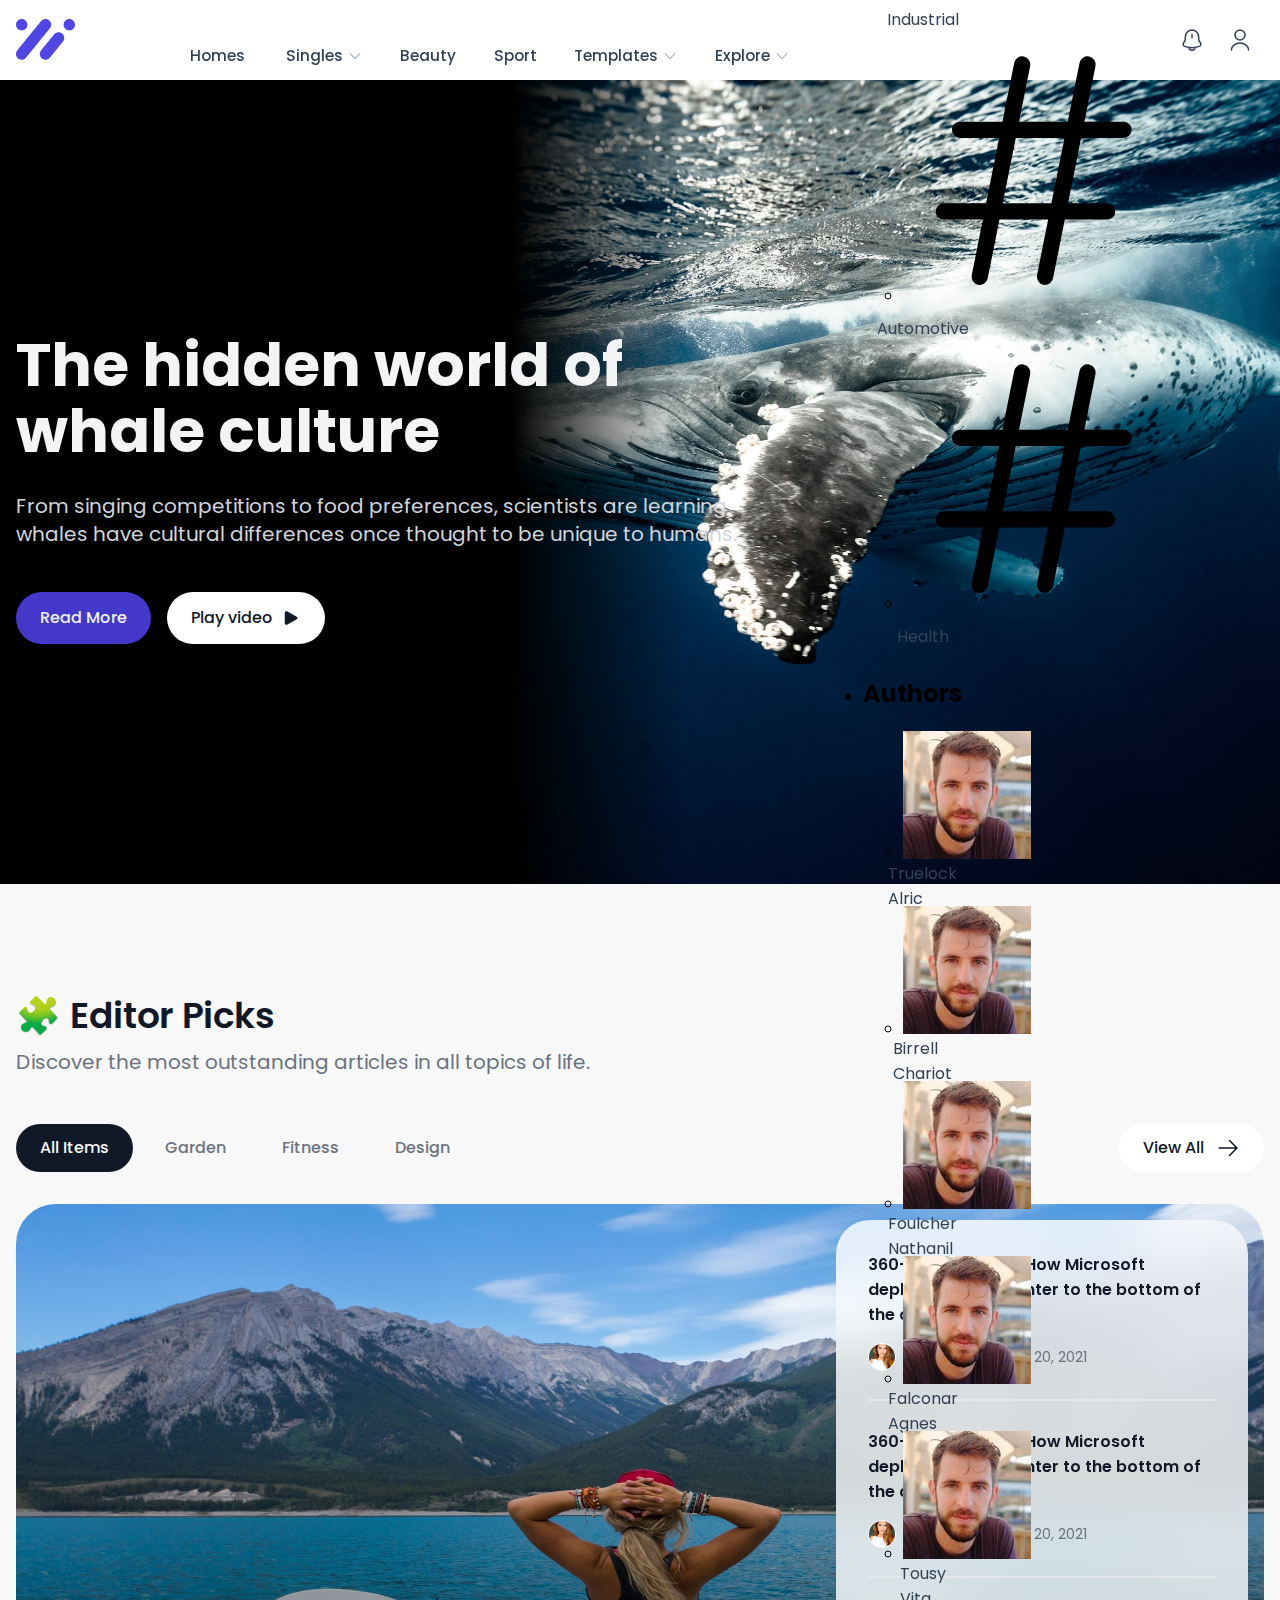
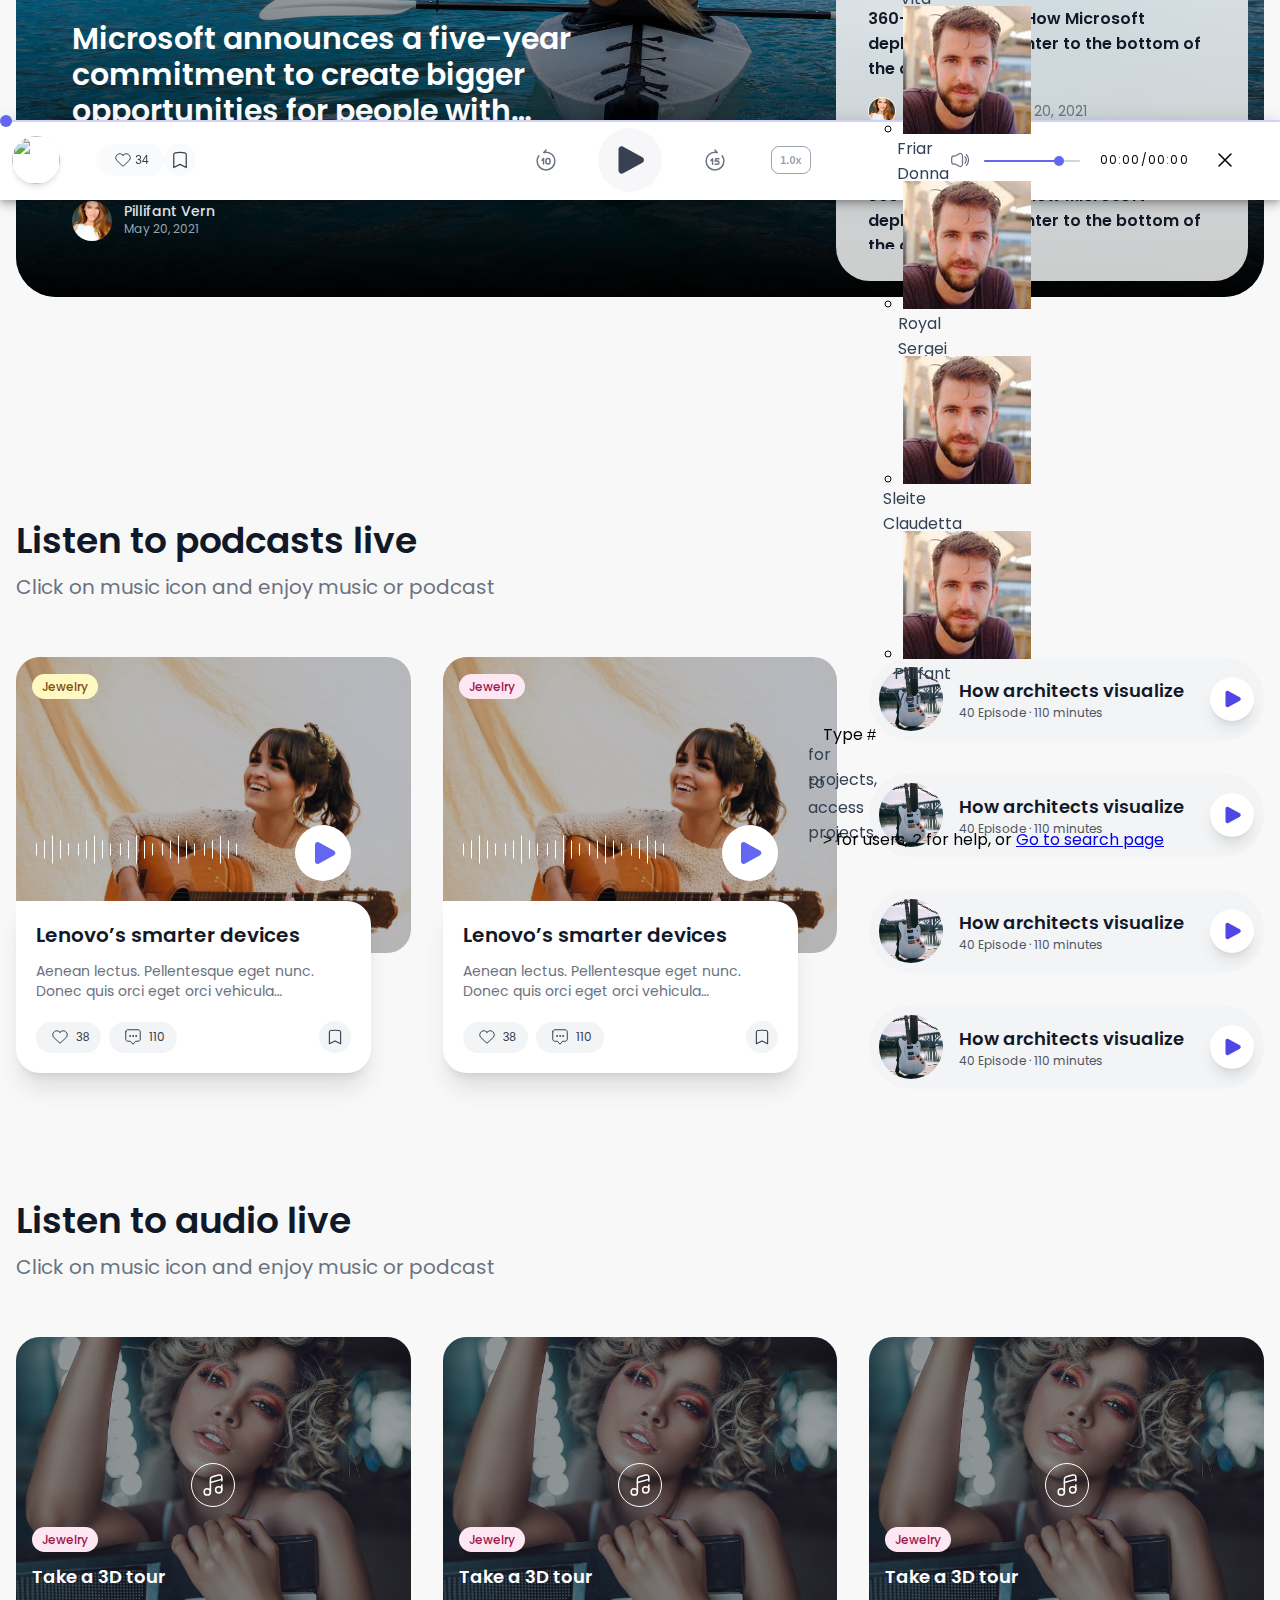
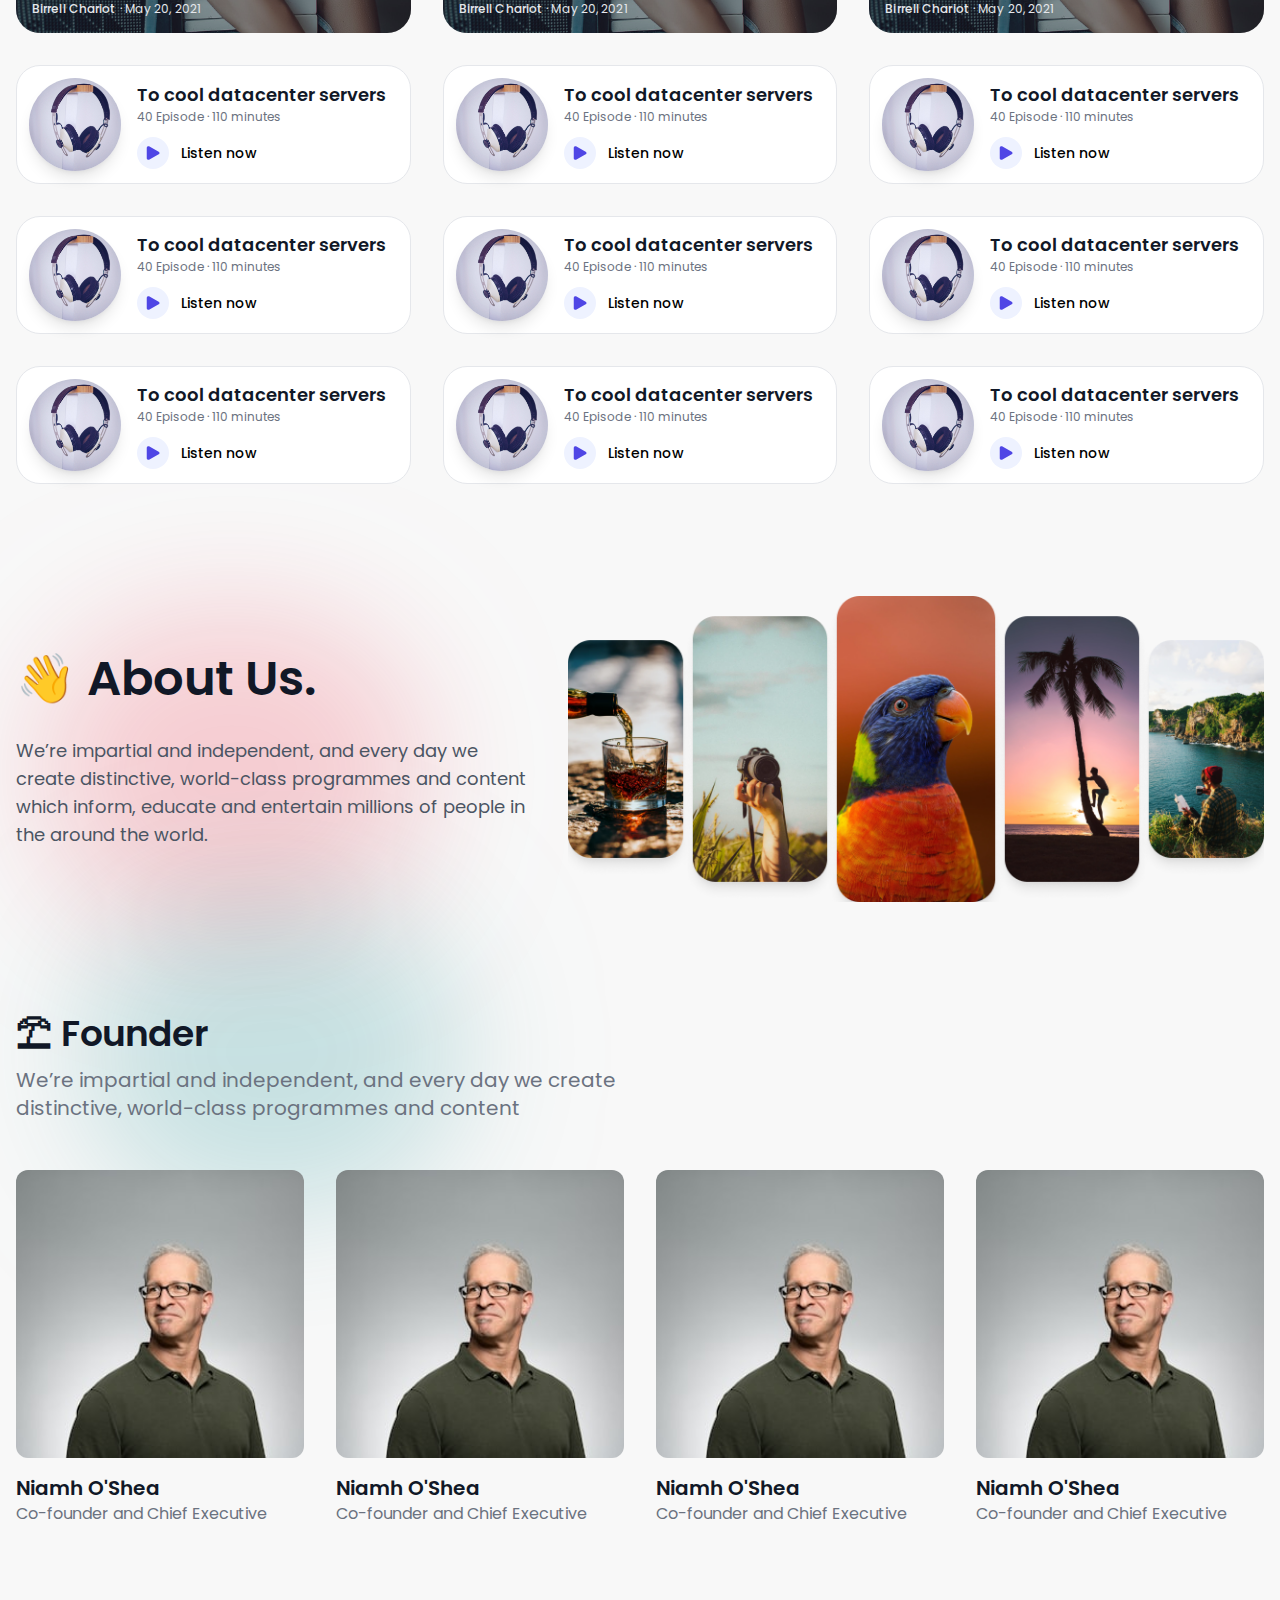
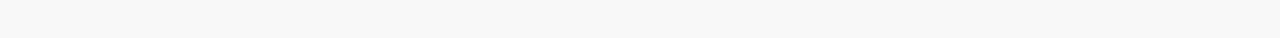
==== commit 8eca2de4: "header update" ====
--- a/FirstSections/index.html
+++ b/FirstSections/index.html
@@ -212,7 +212,19 @@
 							d="M12 3v2.25m6.364.386l-1.591 1.591M21 12h-2.25m-.386 6.364l-1.591-1.591M12 18.75V21m-4.773-4.227l-1.591 1.591M5.25 12H3m4.227-4.773L5.636 5.636M15.75 12a3.75 3.75 0 11-7.5 0 3.75 3.75 0 017.5 0z"
 						  ></path>
 						</svg>
-						<svg xmlns="http://www.w3.org/2000/svg" viewBox="0 0 24 24" fill="currentColor" aria-hidden="true" class="w-7 h-7"><path fill-rule="evenodd" d="M9.528 1.718a.75.75 0 01.162.819A8.97 8.97 0 009 6a9 9 0 009 9 8.97 8.97 0 003.463-.69.75.75 0 01.981.98 10.503 10.503 0 01-9.694 6.46c-5.799 0-10.5-4.701-10.5-10.5 0-4.368 2.667-8.112 6.46-9.694a.75.75 0 01.818.162z" clip-rule="evenodd"></path></svg>
+						<svg
+						  xmlns="http://www.w3.org/2000/svg"
+						  viewBox="0 0 24 24"
+						  fill="currentColor"
+						  aria-hidden="true"
+						  class="w-7 h-7"
+						>
+						  <path
+							fill-rule="evenodd"
+							d="M9.528 1.718a.75.75 0 01.162.819A8.97 8.97 0 009 6a9 9 0 009 9 8.97 8.97 0 003.463-.69.75.75 0 01.981.98 10.503 10.503 0 01-9.694 6.46c-5.799 0-10.5-4.701-10.5-10.5 0-4.368 2.667-8.112 6.46-9.694a.75.75 0 01.818.162z"
+							clip-rule="evenodd"
+						  ></path>
+						</svg>
 					  </button>
 					</li>
 				  </ul>
@@ -250,27 +262,25 @@
 				</div>
   
 				<div class="header_main_menu">
-				  <nav class="header_main_menu_nav">
+				  <ul class="header_main_menu_nav">
 					<li>
 					  <div class="header_menu_item">
 						<a href="#" class="header_main_menu_link">
 						  <span class="header_main_menu_text">Homes</span>
   
-						  <span class="header_main_menu_arrow">
-							<svg
-							  xmlns="http://www.w3.org/2000/svg"
-							  viewBox="0 0 24 24"
-							  fill="currentColor"
-							  aria-hidden="true"
-							  class="ms-1 -me-1 h-4 w-4 text-slate-400"
-							>
-							  <path
-								fill-rule="evenodd"
-								d="M12.53 16.28a.75.75 0 01-1.06 0l-7.5-7.5a.75.75 0 011.06-1.06L12 14.69l6.97-6.97a.75.75 0 111.06 1.06l-7.5 7.5z"
-								clip-rule="evenodd"
-							  ></path>
-							</svg>
-						  </span>
+						  <svg
+							xmlns="http://www.w3.org/2000/svg"
+							viewBox="0 0 24 24"
+							fill="currentColor"
+							aria-hidden="true"
+							class="header_main_menu_arrow"
+						  >
+							<path
+							  fill-rule="evenodd"
+							  d="M12.53 16.28a.75.75 0 01-1.06 0l-7.5-7.5a.75.75 0 011.06-1.06L12 14.69l6.97-6.97a.75.75 0 111.06 1.06l-7.5 7.5z"
+							  clip-rule="evenodd"
+							></path>
+						  </svg>
 						</a>
 					  </div>
   
@@ -465,23 +475,23 @@
 							<div class="header_main_special_grid">
 							  <div class="header_main_special_col">
 								<div class="header_menu_item">
-								<a href="" class="header_main_special_title"
-								  >Home Page
-								  <span class="header_main_menu_arrow">
-									<svg
-									  xmlns="http://www.w3.org/2000/svg"
-									  viewBox="0 0 24 24"
-									  fill="currentColor"
-									  aria-hidden="true"
-									  class="ms-1 -me-1 h-4 w-4 text-slate-400"
-									>
-									  <path
-										fill-rule="evenodd"
-										d="M12.53 16.28a.75.75 0 01-1.06 0l-7.5-7.5a.75.75 0 011.06-1.06L12 14.69l6.97-6.97a.75.75 0 111.06 1.06l-7.5 7.5z"
-										clip-rule="evenodd"
-									  ></path>
-									</svg> </span
-								></a>
+								  <a href="" class="header_main_special_title"
+									>Home Page
+									<span class="header_main_menu_arrow">
+									  <svg
+										xmlns="http://www.w3.org/2000/svg"
+										viewBox="0 0 24 24"
+										fill="currentColor"
+										aria-hidden="true"
+										class="ms-1 -me-1 h-4 w-4 text-slate-400"
+									  >
+										<path
+										  fill-rule="evenodd"
+										  d="M12.53 16.28a.75.75 0 01-1.06 0l-7.5-7.5a.75.75 0 011.06-1.06L12 14.69l6.97-6.97a.75.75 0 111.06 1.06l-7.5 7.5z"
+										  clip-rule="evenodd"
+										></path>
+									  </svg> </span
+								  ></a>
 								</div>
   
 								<ul class="header_main_special_list">
@@ -511,23 +521,23 @@
   
 							  <div class="header_main_special_col">
 								<div class="header_menu_item">
-								<a href="" class="header_main_special_title"
-								  >Single Pages
-								  <span class="header_main_menu_arrow">
-									<svg
-									  xmlns="http://www.w3.org/2000/svg"
-									  viewBox="0 0 24 24"
-									  fill="currentColor"
-									  aria-hidden="true"
-									  class="ms-1 -me-1 h-4 w-4 text-slate-400"
-									>
-									  <path
-										fill-rule="evenodd"
-										d="M12.53 16.28a.75.75 0 01-1.06 0l-7.5-7.5a.75.75 0 011.06-1.06L12 14.69l6.97-6.97a.75.75 0 111.06 1.06l-7.5 7.5z"
-										clip-rule="evenodd"
-									  ></path>
-									</svg> </span
-								></a>
+								  <a href="" class="header_main_special_title"
+									>Single Pages
+									<span class="header_main_menu_arrow">
+									  <svg
+										xmlns="http://www.w3.org/2000/svg"
+										viewBox="0 0 24 24"
+										fill="currentColor"
+										aria-hidden="true"
+										class="ms-1 -me-1 h-4 w-4 text-slate-400"
+									  >
+										<path
+										  fill-rule="evenodd"
+										  d="M12.53 16.28a.75.75 0 01-1.06 0l-7.5-7.5a.75.75 0 011.06-1.06L12 14.69l6.97-6.97a.75.75 0 111.06 1.06l-7.5 7.5z"
+										  clip-rule="evenodd"
+										></path>
+									  </svg> </span
+								  ></a>
 								</div>
   
 								<ul class="header_main_special_list">
@@ -569,23 +579,23 @@
   
 							  <div class="header_main_special_col">
 								<div class="header_menu_item">
-								<a href="" class="header_main_special_title"
-								  >Archive Pages
-								  <span class="header_main_menu_arrow">
-									<svg
-									  xmlns="http://www.w3.org/2000/svg"
-									  viewBox="0 0 24 24"
-									  fill="currentColor"
-									  aria-hidden="true"
-									  class="ms-1 -me-1 h-4 w-4 text-slate-400"
-									>
-									  <path
-										fill-rule="evenodd"
-										d="M12.53 16.28a.75.75 0 01-1.06 0l-7.5-7.5a.75.75 0 011.06-1.06L12 14.69l6.97-6.97a.75.75 0 111.06 1.06l-7.5 7.5z"
-										clip-rule="evenodd"
-									  ></path>
-									</svg> </span
-								></a>
+								  <a href="" class="header_main_special_title"
+									>Archive Pages
+									<span class="header_main_menu_arrow">
+									  <svg
+										xmlns="http://www.w3.org/2000/svg"
+										viewBox="0 0 24 24"
+										fill="currentColor"
+										aria-hidden="true"
+										class="ms-1 -me-1 h-4 w-4 text-slate-400"
+									  >
+										<path
+										  fill-rule="evenodd"
+										  d="M12.53 16.28a.75.75 0 01-1.06 0l-7.5-7.5a.75.75 0 011.06-1.06L12 14.69l6.97-6.97a.75.75 0 111.06 1.06l-7.5 7.5z"
+										  clip-rule="evenodd"
+										></path>
+									  </svg> </span
+								  ></a>
 								</div>
   
 								<ul class="header_main_special_list">
@@ -616,23 +626,23 @@
   
 							  <div class="header_main_special_col">
 								<div class="header_menu_item">
-								<a href="#" class="header_main_special_title"
-								  >Other Pages
-								  <span class="header_main_menu_arrow">
-									<svg
-									  xmlns="http://www.w3.org/2000/svg"
-									  viewBox="0 0 24 24"
-									  fill="currentColor"
-									  aria-hidden="true"
-									  class="ms-1 -me-1 h-4 w-4 text-slate-400"
-									>
-									  <path
-										fill-rule="evenodd"
-										d="M12.53 16.28a.75.75 0 01-1.06 0l-7.5-7.5a.75.75 0 011.06-1.06L12 14.69l6.97-6.97a.75.75 0 111.06 1.06l-7.5 7.5z"
-										clip-rule="evenodd"
-									  ></path>
-									</svg> </span
-								></a>
+								  <a href="#" class="header_main_special_title"
+									>Other Pages
+									<span class="header_main_menu_arrow">
+									  <svg
+										xmlns="http://www.w3.org/2000/svg"
+										viewBox="0 0 24 24"
+										fill="currentColor"
+										aria-hidden="true"
+										class="ms-1 -me-1 h-4 w-4 text-slate-400"
+									  >
+										<path
+										  fill-rule="evenodd"
+										  d="M12.53 16.28a.75.75 0 01-1.06 0l-7.5-7.5a.75.75 0 011.06-1.06L12 14.69l6.97-6.97a.75.75 0 111.06 1.06l-7.5 7.5z"
+										  clip-rule="evenodd"
+										></path>
+									  </svg> </span
+								  ></a>
 								</div>
   
 								<ul class="header_main_special_list">
@@ -841,7 +851,7 @@
 						</ul>
 					  </div>
 					</li>
-				  </nav>
+				  </ul>
 				</div>
   
 				<div class="section_hide-desktop header_main_foo">
@@ -854,7 +864,7 @@
   
 			<div class="header_icon_menu">
 			  <div class="header_icon">
-				<a href="" class="header_icon_main">
+				<span class="header_icon_main" id="header_icon_search">
 				  <svg
 					width="22"
 					height="22"
@@ -877,7 +887,247 @@
 					  stroke-linejoin="round"
 					></path>
 				  </svg>
-				</a>
+				</span>
+  
+				<div class="section_modal" id="header_search_modal">
+				  <div class="section_modal_content">
+					<form action="" class="header_search">
+					  <div class="header_search_top">
+						<svg
+						  xmlns="http://www.w3.org/2000/svg"
+						  fill="none"
+						  viewBox="0 0 24 24"
+						  stroke-width="1.5"
+						  stroke="currentColor"
+						  aria-hidden="true"
+						  class=""
+						>
+						  <path
+							stroke-linecap="round"
+							stroke-linejoin="round"
+							d="M21 21l-5.197-5.197m0 0A7.5 7.5 0 105.196 5.196a7.5 7.5 0 0010.607 10.607z"
+						  ></path></svg
+						>
+						<input
+						  placeholder="Search..."
+						/>
+					  </div>
+  
+					  <ul class="header_search_list">
+						<li>
+						  <h2 class="header_search_list_title">Posts</h2>
+						  <ul class="header_search_subList">
+							<li>
+							  <svg
+								xmlns="http://www.w3.org/2000/svg"
+								fill="none"
+								viewBox="0 0 24 24"
+								stroke-width="1.5"
+								stroke="currentColor"
+								aria-hidden="true"
+								class=""
+							  >
+								<path
+								  stroke-linecap="round"
+								  stroke-linejoin="round"
+								  d="M12 6v6h4.5m4.5 0a9 9 0 11-18 0 9 9 0 0118 0z"
+								></path>
+							  </svg>
+							  <span>Lenovo’s smarter devices stoke professional passions</span>
+							</li>
+							<li>
+							  <svg
+								xmlns="http://www.w3.org/2000/svg"
+								fill="none"
+								viewBox="0 0 24 24"
+								stroke-width="1.5"
+								stroke="currentColor"
+								aria-hidden="true"
+								class=""
+							  >
+								<path
+								  stroke-linecap="round"
+								  stroke-linejoin="round"
+								  d="M12 6v6h4.5m4.5 0a9 9 0 11-18 0 9 9 0 0118 0z"
+								></path>
+							  </svg>
+							  <span>How AI and Teams are benefitting littlest of patients</span>
+							</li>
+							<li>
+							  <svg
+								xmlns="http://www.w3.org/2000/svg"
+								fill="none"
+								viewBox="0 0 24 24"
+								stroke-width="1.5"
+								stroke="currentColor"
+								aria-hidden="true"
+								class=""
+							  >
+								<path
+								  stroke-linecap="round"
+								  stroke-linejoin="round"
+								  d="M12 6v6h4.5m4.5 0a9 9 0 11-18 0 9 9 0 0118 0z"
+								></path>
+							  </svg>
+							  <span
+								>DIYer and TV host Trisha Hershberger’s through gaming keeps
+								evolving</span
+							  >
+							</li>
+							<li>
+							  <svg
+								xmlns="http://www.w3.org/2000/svg"
+								fill="none"
+								viewBox="0 0 24 24"
+								stroke-width="1.5"
+								stroke="currentColor"
+								aria-hidden="true"
+								class=""
+							  >
+								<path
+								  stroke-linecap="round"
+								  stroke-linejoin="round"
+								  d="M12 6v6h4.5m4.5 0a9 9 0 11-18 0 9 9 0 0118 0z"
+								></path>
+							  </svg>
+							  <span>New tools for Black pregnant and mothers to savelives</span>
+							</li>
+						  </ul>
+						</li>
+					  
+						<li>
+						  <h2 class="header_search_list_title">Categories</h2>
+						  <ul class="header_search_subList">
+							<li>
+							  <svg
+								xmlns="http://www.w3.org/2000/svg"
+								fill="none"
+								viewBox="0 0 24 24"
+								stroke-width="1.5"
+								stroke="currentColor"
+								aria-hidden="true"
+								class=""
+							  >
+								<path
+								  stroke-linecap="round"
+								  stroke-linejoin="round"
+								  d="M5.25 8.25h15m-16.5 7.5h15m-1.8-13.5l-3.9 19.5m-2.1-19.5l-3.9 19.5"
+								></path>
+							  </svg>
+							  <span>Garden</span>
+							</li>
+							<li>
+							  <svg
+								xmlns="http://www.w3.org/2000/svg"
+								fill="none"
+								viewBox="0 0 24 24"
+								stroke-width="1.5"
+								stroke="currentColor"
+								aria-hidden="true"
+								class=""
+							  >
+								<path
+								  stroke-linecap="round"
+								  stroke-linejoin="round"
+								  d="M5.25 8.25h15m-16.5 7.5h15m-1.8-13.5l-3.9 19.5m-2.1-19.5l-3.9 19.5"
+								></path>
+							  </svg>
+							  <span>Industrial</span>
+							</li>
+							<li>
+							  <svg
+								xmlns="http://www.w3.org/2000/svg"
+								fill="none"
+								viewBox="0 0 24 24"
+								stroke-width="1.5"
+								stroke="currentColor"
+								aria-hidden="true"
+								class=""
+							  >
+								<path
+								  stroke-linecap="round"
+								  stroke-linejoin="round"
+								  d="M5.25 8.25h15m-16.5 7.5h15m-1.8-13.5l-3.9 19.5m-2.1-19.5l-3.9 19.5"
+								></path>
+							  </svg>
+							  <span>Automotive</span>
+							</li>
+							<li>
+							  <svg
+								xmlns="http://www.w3.org/2000/svg"
+								fill="none"
+								viewBox="0 0 24 24"
+								stroke-width="1.5"
+								stroke="currentColor"
+								aria-hidden="true"
+								class=""
+							  >
+								<path
+								  stroke-linecap="round"
+								  stroke-linejoin="round"
+								  d="M5.25 8.25h15m-16.5 7.5h15m-1.8-13.5l-3.9 19.5m-2.1-19.5l-3.9 19.5"
+								></path>
+							  </svg>
+							  <span>Health</span>
+							</li>
+						  </ul>
+						</li>
+					  
+						<li>
+						  <h2 class="header_search_list_title">Authors</h2>
+						  <ul class="header_search_subList">
+							<li>
+							  <img src="../images/1.jpeg" />
+							  <span>Truelock Alric</span>
+							</li>
+							<li>
+							  <img src="../images/1.jpeg" />
+							  <span>Birrell Chariot</span>
+							</li>
+							<li>
+							  <img src="../images/1.jpeg" />
+							  <span>Foulcher Nathanil</span>
+							</li>
+							<li>
+							  <img src="../images/1.jpeg" />
+							  <span>Falconar Agnes</span>
+							</li>
+							<li>
+							  <img src="../images/1.jpeg" />
+							  <span>Tousy Vita</span>
+							</li>
+							<li>
+							  <img src="../images/1.jpeg" />
+							  <span>Friar Donna</span>
+							</li>
+							<li>
+							  <img src="../images/1.jpeg" />
+							  <span>Royal Sergei</span>
+							</li>
+							<li>
+							  <img src="../images/1.jpeg" />
+							  <span>Sleite Claudetta</span>
+							</li>
+							<li>
+							  <img src="../images/1.jpeg" />
+							  <span>Pillifant Vern</span>
+							</li>
+						  </ul>
+						</li>
+					  </ul>
+  
+					  <div class="header_search_bottom">
+						Type
+						<kbd>#</kbd>
+						<span>for projects,</span><span>to access projects,</span><kbd>&gt;</kbd>
+						for users,
+						<kbd>?</kbd>
+						for help, or
+						<a href="/search">Go to search page</a>
+					  </div>
+					</form>
+				  </div>
+				</div>
 			  </div>
   
 			  <div class="header_icon header_icon-comments">
@@ -908,32 +1158,46 @@
   
 				<div id="user_notifications" class="user_notifications">
 				  <div class="user_notifications_wrapper">
-					<h3 class="user_notifications_title">notificationsfications</h3>
+					<h3 class="user_notifications_title">
+					  notificationsfications
+					</h3>
 					<a href="" class="user_notifications_link">
-					  <div class="user_notifications_img"><img src="../images/1.jpeg" /></div>
+					  <div class="user_notifications_img">
+						<img src="../images/1.jpeg" />
+					  </div>
 					  <div class="user_notifications_content">
 						<p class="user_notifications_name">Leo Kante</p>
-						<p class="user_notifications_text">Keep track of your growth</p>
+						<p class="user_notifications_text">
+						  Keep track of your growth
+						</p>
 						<p class="user_notifications_time">3 minutes ago</p>
 					  </div>
 					  <span class="user_notifications_details"></span>
 					</a>
   
 					<a href="" class="user_notifications_link">
-					  <div class="user_notifications_img"><img src="../images/1.jpeg" /></div>
+					  <div class="user_notifications_img">
+						<img src="../images/1.jpeg" />
+					  </div>
 					  <div class="user_notifications_content">
 						<p class="user_notifications_name">Leo Kante</p>
-						<p class="user_notifications_text">Keep track of your growth</p>
+						<p class="user_notifications_text">
+						  Keep track of your growth
+						</p>
 						<p class="user_notifications_time">3 minutes ago</p>
 					  </div>
 					  <span class="user_notifications_details"></span>
 					</a>
   
 					<a href="" class="user_notifications_link">
-					  <div class="user_notifications_img"><img src="../images/1.jpeg" /></div>
+					  <div class="user_notifications_img">
+						<img src="../images/1.jpeg" />
+					  </div>
 					  <div class="user_notifications_content">
 						<p class="user_notifications_name">Leo Kante</p>
-						<p class="user_notifications_text">Keep track of your growth</p>
+						<p class="user_notifications_text">
+						  Keep track of your growth
+						</p>
 						<p class="user_notifications_time">3 minutes ago</p>
 					  </div>
 					  <span class="user_notifications_details"></span>
@@ -3020,7 +3284,7 @@
 		  </div>
 		</div>
   
-		<div class="">
+		<div class="musicPlayer_audio">
 		  <div class="">
 			<audio
 			  id="musicPlayer_audio"
--- a/styles/styles.css
+++ b/styles/styles.css
@@ -36,10 +36,43 @@
 
   --bg-basic: #ffffff;
   --bg-main: #f8f8f8;
+
+  --header-color: #334155;
+  --header-details: #f1f5f9;
+  --header-svg: #94a3b8;
+  --header-link-action: #0f172a;
+  --header-link: #475569;
+  --header-color-secundary: #0f172a;
+
+  --details: var(--primary-100);
 }
 
 * {
   box-sizing: border-box;
+}
+
+body[data-theme="dark"] {
+  --neutral-50: #111827;
+  --neutral-100: #1f2937;
+  --neutral-200: #374151;
+  --neutral-300: #4b5563;
+  --neutral-400: #6b7280;
+  --neutral-500: #9ca3af;
+  --neutral-600: #d1d5db;
+  --neutral-700: #e5e7eb;
+  --neutral-800: #f3f4f6;
+  --neutral-900: #f9fafb;
+
+  --bg-basic: var(--neutral-50);
+  --details: var(--neutral-100);
+  --bg-main: var(--neutral-100);
+
+  --header-color: #cbd5e1;
+  --header-details: #1e293b;
+  --header-svg: #94a3b8;
+  --header-link-action: var(--neutral-800);
+  --header-link: var(--neutral-500);
+  --header-color-secundary: var(--neutral-700)
 }
 
 /* ********************************** */
@@ -124,6 +157,16 @@
   background-color: rgb(219 234 254 / var(--tw-bg-opacity));
 }
 
+*.like_action:hover {
+  color: rgb(157 23 77/1) !important;
+  background-color: rgb(252 231 243/1) !important;
+}
+
+*.like_active {
+  color: rgb(157 23 77/1) !important;
+  background-color: rgb(252 231 243/1) !important;
+}
+
 /* ********************************** */
 /* SECTION LISTEN */
 .section_listen_grid {
@@ -138,7 +181,7 @@
   line-height: 1.5rem;
   border: 1px solid var(--neutral-200);
   color: var(--neutral-900);
-  background-color: rgb(255 255 255/1);
+  background-color: var(--bg-basic);
   padding: 0.75rem;
   display: flex;
   align-items: center;
@@ -240,6 +283,11 @@
   font-weight: 400;
 }
 
+body[data-theme="dark"] .section_listen_btn:hover {
+  background-color: transparent;
+  font-weight: 400;
+}
+
 .section_listen_play {
   transition-property: all;
   transition-timing-function: cubic-bezier(0.4, 0, 0.2, 1);
@@ -255,9 +303,26 @@
   color: var(--primary-600);
 }
 
+body[data-theme="dark"]  .section_listen_btn {
+  background-color: transparent;
+  color: var(--primary-200);
+}
+
+body[data-theme="dark"]  .section_listen_play {
+  background-color: rgb(31, 41, 55);
+}
+
 .section_listen_play svg {
   width: 1.25rem;
   height: 1.25rem;
+}
+.section_listen_btn .section_listen_play-pause,
+.section_listen_btn.musicPlayer-playing .section_listen_play-play {
+  display: none;
+}
+
+.section_listen_btn.musicPlayer-playing .section_listen_play-pause {
+  display: flex;
 }
 /* SECTION LISTEN */
 /* ********************************** */
@@ -295,13 +360,14 @@
   line-height: 1.25rem;
   font-weight: 400;
   padding: 0.75rem 1rem;
-  background-color: rgb(255 255 255/1);
+  background-color: var(--bg-basic);
   border-color: var(--neutral-200);
   margin-top: 0.25rem;
   border-width: 1px;
   appearance: none;
   border-style: solid;
   outline: none;
+  color: var(--neutral-900);
 }
 
 .form_block input[type="text"],
@@ -337,6 +403,14 @@
   outline: none;
   border-color: var(--primary-300);
 }
+
+body[data-theme="dark"] .form_block input[type="text"]:focus,
+body[data-theme="dark"] .form_block select:focus,
+body[data-theme="dark"] .form_block textarea:focus {
+  box-shadow: 0 0px 2px 2px rgba(199, 210, 254, 0.4);
+  border-color: rgba(165, 180, 252, 0.3);
+}
+
 
 .form_btn {
   border-radius: 9999px;
@@ -594,6 +668,100 @@
     Liberation Mono, Courier New, monospace;
 }
 
+body[data-theme="dark"] .section_text pre {
+  background-color: rgba(0, 0, 0, 0.5);
+  color: rgb(209, 213, 219);
+}
+
+.video_iframe {
+  position: absolute;
+  z-index: 50;
+  top: 0;
+  left: 0;
+  bottom: 0;
+  right: 0;
+  overflow: hidden;
+  border-radius: 1.5rem;
+  opacity: 0;
+  visibility: hidden;
+}
+
+.video_iframe iframe {
+  position: absolute;
+  left: 0;
+  top: 0;
+  width: 100%;
+  height: 100%;
+}
+
+.video_iframe-visible {
+  opacity: 1;
+  visibility: visible;
+}
+
+.lds-ellipsis {
+  display: inline-block;
+  position: relative;
+  width: 80px;
+  height: 70px;
+}
+
+.lds-ellipsis div {
+  position: absolute;
+  top: 33px;
+  width: 10px;
+  height: 10px;
+  border-radius: 50%;
+  background: rgb(255, 255, 255);
+  animation-timing-function: cubic-bezier(0, 1, 1, 0);
+}
+
+.lds-ellipsis div:nth-child(1) {
+  left: 8px;
+  animation: lds-ellipsis1 0.6s infinite;
+}
+
+.lds-ellipsis div:nth-child(2) {
+  left: 8px;
+  animation: lds-ellipsis2 0.6s infinite;
+}
+
+.lds-ellipsis div:nth-child(3) {
+  left: 32px;
+  animation: lds-ellipsis2 0.6s infinite;
+}
+
+.lds-ellipsis div:nth-child(4) {
+  left: 56px;
+  animation: lds-ellipsis3 0.6s infinite;
+}
+
+@keyframes lds-ellipsis1 {
+  0% {
+    transform: scale(0);
+  }
+  100% {
+    transform: scale(1);
+  }
+}
+
+@keyframes lds-ellipsis3 {
+  0% {
+    transform: scale(1);
+  }
+  100% {
+    transform: scale(0);
+  }
+}
+
+@keyframes lds-ellipsis2 {
+  0% {
+    transform: translate(0, 0);
+  }
+  100% {
+    transform: translate(24px, 0);
+  }
+}
 /* GLOBALS */
 /* ********************************** */
 /* ********************************** */
@@ -604,7 +772,7 @@
 /* ********************************** */
 /* HEADER */
 header {
-  background-color: #ffffff;
+  background-color: var(--bg-basic);
   position: sticky;
   z-index: 1000;
   top: 0;
@@ -641,12 +809,12 @@
   justify-content: center;
   align-items: center;
   border-radius: 99999px;
-  color: rgb(51 65 85/1);
+  color: var(--header-color);
 }
 
 .header_icon_main:hover,
 .header_icon_menu span:hover {
-  background-color: rgb(241 245 249/1);
+  background-color: var(--header-details);
 }
 
 .header_icon:nth-child(3) > span svg {
@@ -713,7 +881,7 @@
 .header_main_menu_link {
   display: inline-flex;
   text-decoration: none;
-  color: rgb(51 65 85/1);
+  color: var(--header-color);
   padding: 0.625rem 1.13rem;
   font-size: 0.95rem;
   font-weight: 500;
@@ -731,12 +899,12 @@
 .header_main_menu_arrow svg {
   width: 1rem;
   height: 1rem;
-  color: rgb(148 163 184/1);
+  color: var(--header-svg);
 }
 
 .header_main_menu_link:hover {
-  color: rgb(15 23 42/1);
-  background-color: rgb(241 245 249/1);
+  color: var(--header-link-action);
+  background-color: var(--header-details);
 }
 
 .header_main_subMenu,
@@ -767,7 +935,7 @@
   display: grid;
   position: relative;
   border: 1px solid var(--neutral-200);
-  background-color: rgb(255, 255, 255);
+  background-color: var(--bg-basic);
   margin: 0;
 }
 
@@ -828,7 +996,7 @@
   left: 0;
   right: 0;
   width: 100%;
-  background-color: #fff;
+  background-color: var(--bg-basic);
   border: 1px solid var(--neutral-200);
   box-shadow: 0 8px 15px -3px rgba(0, 0, 0, 0.1);
 }
@@ -853,7 +1021,7 @@
   font-size: 0.875rem;
   line-height: 1.25rem;
   font-weight: 500;
-  color: #0f172a;
+  color: var(--header-color-secundary);
   display: flex;
   text-decoration: none;
 }
@@ -871,7 +1039,7 @@
 }
 
 .header_main_special_list a {
-  color: rgb(71 85 105/1);
+  color: var(--header-link);
   font-weight: 400;
   text-decoration: none;
   font-size: 0.875rem;
@@ -879,7 +1047,7 @@
 }
 
 .header_main_special_list a:hover {
-  color: #000;
+  color: var(--header-link-action);
 }
 
 .header_special_article {
@@ -920,6 +1088,10 @@
   margin-top: 0.5rem;
 }
 
+body[data-theme="dark"]  .header_special_article_text {
+  color: var(--neutral-500);
+}
+
 .header_special_article_link a {
   text-decoration: none;
   font-size: inherit;
@@ -930,8 +1102,7 @@
 .header_special_article_img {
   height: auto;
   aspect-ratio: 16/9;
-  --tw-bg-opacity: 1;
-  background-color: rgb(243 244 246 / var(--tw-bg-opacity));
+  background-color: var(--neutral-100);
   border-radius: 0.75rem;
   width: 100%;
   position: relative;
@@ -958,12 +1129,12 @@
 }
 
 .header_special_article_date a {
-  color: rgb(75 85 99/1);
+  color: var(--neutral-600);
   font-weight: 500;
   font-size: 0.75rem;
   line-height: 1rem;
   padding: 0.375rem 0.75rem;
-  background-color: rgb(249 250 251/1);
+  background-color: rgb(249, 250, 251);
   border-radius: 9999px;
   z-index: 10;
   position: relative;
@@ -971,14 +1142,12 @@
 }
 
 .header_special_article_date a:hover {
-  --tw-bg-opacity: 1;
-  background-color: rgb(243 244 246 / var(--tw-bg-opacity));
-  color: rgb(75 85 99 / var(--tw-text-opacity));
+  background-color: var(--neutral-100);
+  color: var(--neutral-600);
 }
 
 .header_special_article_date time {
-  --tw-text-opacity: 1;
-  color: rgb(75 85 99 / var(--tw-text-opacity));
+  color: var(--neutral-600);
   line-height: 1.5rem;
   font-size: 0.875rem;
 }
@@ -1013,7 +1182,7 @@
   max-width: 260px;
   margin-top: 0.875rem;
   z-index: 10;
-  background-color: #ffffff;
+  background-color: var(--bg-basic);
   box-shadow: 0px 2px 10px #0000001c;
   border-radius: 1.5rem;
   opacity: 0;
@@ -1048,7 +1217,7 @@
   font-size: 0.875rem;
   line-height: 1.25rem;
   font-weight: 500;
-  color: #334155;
+  color: var(--header-color);
   border-radius: 0.5rem;
 }
 
@@ -1102,14 +1271,14 @@
 .user_menu_profile_info h4 {
   font-size: 1rem;
   line-height: 1.5rem;
-  color: #334155;
+  color: var(--header-color);
 }
 
 .user_menu_profile_info p {
   font-size: 0.75rem;
   line-height: 1rem;
   font-weight: 400;
-  color: #334155;
+  color: var(--header-color);
 }
 
 .user_menu_details {
@@ -1140,7 +1309,7 @@
   max-width: 24rem;
   margin-top: 0.875rem;
   z-index: 10;
-  background-color: #ffffff;
+  background-color: var(--bg-basic);
   box-shadow: 0px 2px 10px #0000001c;
   border-radius: 1.5rem;
   opacity: 0;
@@ -1189,6 +1358,7 @@
   font-size: 1.25rem;
   line-height: 1.75rem;
   margin: 0;
+  color: var(--header-color);
 }
 
 .user_notifications_img {
@@ -1246,7 +1416,15 @@
 }
 
 .user_notifications_link:hover {
-  background-color: rgb(243, 244, 246);
+  background-color: var(--header-details);
+}
+
+.header_main_info_change_mode svg:nth-child(2) {
+  display: none;
+}
+
+body[data-theme="dark"] header {
+  border-bottom: 1px solid rgb(51 65 85/1);
 }
 /* HEADER */
 /* ********************************** */
@@ -1316,7 +1494,7 @@
 
 .footer_col_list a:hover,
 .footer_social a:hover {
-  color: #000;
+  color: var(--neutral-900);
 }
 
 .footer_social a span {
@@ -1360,7 +1538,7 @@
   font-size: 3.75rem;
   line-height: 4.13rem;
   font-weight: 700;
-  color: var(--neutral-100);
+  color: rgb(243, 244, 246);
   margin: 0;
   margin-top: 0.75rem;
 }
@@ -1369,7 +1547,7 @@
   font-size: 1.25rem;
   line-height: 1.75rem;
   font-weight: 400;
-  color: var(--neutral-300);
+  color: rgb(209, 213, 219);
   margin: 0;
   margin-top: 1.75rem;
 }
@@ -1400,7 +1578,7 @@
   font-family: "Poppins", sans-serif;
   font-weight: 500;
   color: var(--neutral-900);
-  background-color: #ffffff;
+  background-color: var(--bg-basic);
   gap: 0.5rem;
 }
 
@@ -1445,12 +1623,12 @@
 
 .video_modal {
   position: fixed;
-  z-index: 20;
+  z-index: 2000;
   top: 0;
   bottom: 0;
   left: 0;
   right: 0;
-  background-color: rgba(17, 24, 39, 0.5);
+  background-color: rgba(17, 24, 39, 0.8);
   visibility: visible;
   opacity: 1;
   display: flex;
@@ -1467,7 +1645,7 @@
 }
 
 .video_modal_content {
-  background-color: #ffffff;
+  background-color: var(--bg-main);
   border-radius: 1rem;
   padding: 0 !important;
   max-width: 1280px;
@@ -1533,7 +1711,7 @@
 /* ********************************** */
 /* ********************************** */
 /* ********************************** */
-/* SHOW MUSIC */
+/* SHOW music */
 .show_music_wrapper {
   display: flex;
   flex-direction: column;
@@ -1571,7 +1749,8 @@
   font-size: 0.875rem;
   line-height: 1.25rem;
   font-weight: 500;
-  background-color: rgb(255 255 255/1);
+  background-color: var(--bg-basic);
+  color: var(--neutral-900);
   border-radius: 9999px;
   display: flex;
   justify-content: center;
@@ -1607,8 +1786,12 @@
   padding: 1rem;
 }
 
+body[data-theme="dark"]  .sm_menu_input:checked ~ .show_music_modal {
+  background-color: rgba(17, 24, 39, 0.8);
+}
+
 .sm_modal_content {
-  background-color: #ffffff;
+  background-color: var(--bg-basic);
   border-radius: 1rem;
   padding: 0 !important;
   max-width: 1280px;
@@ -1617,6 +1800,11 @@
   overflow-y: hidden;
   display: flex;
   flex-direction: column;
+  border: 1px solid var(--neutral-200);
+}
+
+body[data-theme="dark"] .sm_modal_content {
+  background-color: var(--bg-main);
 }
 
 .sm_modal_header {
@@ -1626,10 +1814,14 @@
   border-bottom: 1px solid var(--neutral-100);
 }
 
+body[data-theme="dark"] .sm_modal_header {
+  border-bottom: 1px solid var(--neutral-200);
+}
+
 .sm_modal_close {
   position: absolute;
   left: 1.5rem;
-  color: rgba(var(--c-neutral-700), var(--tw-text-opacity));
+  color: var(--neutral-700);
   border-radius: 9999px;
   display: flex;
   justify-content: center;
@@ -1748,7 +1940,7 @@
   padding-bottom: 0.625rem;
   padding-left: 1rem;
   padding-right: 1rem;
-  color: rgb(82 82 82/1);
+  color: #525252;
   font-size: 0.875rem;
   line-height: 1.25rem;
   border-radius: 0.5rem;
@@ -1756,6 +1948,10 @@
   text-decoration: none;
 }
 
+body[data-theme="dark"] .sm_modal_tags a {
+  color: var(--neutral-600);
+}
+
 .sm_modal_tags a:hover {
   background-color: var(--neutral-50);
 }
@@ -1769,7 +1965,7 @@
 .show_music_select {
   position: absolute;
   top: 100%;
-  z-index: 5;
+  z-index: 50;
   right: 0;
   visibility: hidden;
   opacity: 0;
@@ -1797,7 +1993,7 @@
 .sm_menu_list {
   font-size: 0.875rem;
   line-height: 1.25rem;
-  background-color: #ffffff;
+  background-color: var(--bg-basic);
   border-radius: 0.75rem;
   overflow: auto;
   width: 13rem;
@@ -1818,11 +2014,17 @@
   flex-direction: row-reverse;
   justify-content: flex-end;
   gap: 0.5rem;
+  color: var(--neutral-800);
 }
 
 .sm_menu_list_item:hover {
   color: var(--primary-700);
   background-color: var(--primary-50);
+}
+
+body[data-theme="dark"] .sm_menu_list_item:hover {
+  color: var(--neutral-900);
+  background-color: var(--neutral-200);
 }
 /* */
 .section_pagination {
@@ -1847,7 +2049,7 @@
   justify-content: center;
   align-items: center;
   color: var(--neutral-600);
-  background-color: rgb(255 255 255/1);
+  background-color: var(--bg-basic);
   border: 1px solid var(--neutral-200);
   border-radius: 9999px;
   width: 2.75rem;
@@ -1885,7 +2087,7 @@
 .section_pagination_show_more:hover {
   background-color: var(--primary-600);
 }
-/* SHOW MUSIC */
+/* SHOW music */
 /* ********************************** */
 /* ********************************** */
 /* ********************************** */
@@ -1949,7 +2151,7 @@
 
 .editorPicks_menu_btn:hover {
   color: var(--neutral-900);
-  background-color: var(--neutral-100);
+  background-color: var(--neutral-200);
 }
 
 .editorPicks_menu_btn span {
@@ -1968,7 +2170,7 @@
 
 .editorPicks_menu_btn-all {
   margin-left: auto;
-  background-color: #ffffff !important;
+  background-color: var(--bg-basic) !important;
   color: var(--neutral-900) !important;
 }
 
@@ -2029,7 +2231,7 @@
   line-height: 2.25rem;
   font-weight: 600;
   text-decoration: none;
-  color: #ffffff;
+  color: rgb(255, 255, 255);
 }
 
 .editorPicks_post_title a {
@@ -2040,7 +2242,7 @@
 }
 
 .editorPicks_post_title:hover * {
-  color: var(--neutral-300);
+  color: rgb(249, 250, 251);
 }
 
 .editorPicks_post_text {
@@ -2048,13 +2250,13 @@
   font-size: 1rem;
   line-height: 1.5rem;
   margin-top: 1.25rem;
-  color: var(--neutral-200);
+  color: rgb(229, 231, 235);
 }
 
 .editorPicks_post_button {
   display: flex;
   gap: 0.75rem;
-  color: var(--neutral-200);
+  color: rgb(229, 231, 235);
   margin-top: 1.75rem;
 }
 
@@ -2085,20 +2287,20 @@
 
 .editorPicks_post_author {
   text-decoration: none;
-  color: var(--neutral-200);
+  color: rgb(229, 231, 235);
   font-size: 0.875rem;
   line-height: 1.25rem;
   font-weight: 500;
 }
 
 .editorPicks_post_author:hover {
-  color: #ffffff;
+  color: rgb(255, 255, 255);
 }
 
 .editorPicks_post_date {
   font-size: 0.75rem;
   line-height: 1rem;
-  color: var(--neutral-400);
+  color: rgb(156, 163, 175);
 }
 
 .editorPicks_post_date span {
@@ -2126,6 +2328,10 @@
   overflow: hidden;
 }
 
+body[data-theme="dark"] .editorPicks_comments {
+  background-color: rgba(17, 24, 39, 0.8);
+}
+
 .editorPicks_comments_list {
   list-style: none;
   padding: 0;
@@ -2150,7 +2356,7 @@
   padding-top: 0;
 }
 
-editorPicks_comment:last-child {
+.editorPicks_comment:last-child {
   padding-bottom: 0;
 }
 
@@ -2170,6 +2376,10 @@
   color: var(--primary-900);
 }
 
+body[data-theme="dark"] .editorPicks_comment_link:hover {
+  color: var(--primary-300);
+}
+
 .editorPicks_comment_author {
   display: flex;
   align-items: center;
@@ -2211,7 +2421,7 @@
 }
 
 .editorPicks_comment_name a:hover {
-  color: #000;
+  color: var(--neutral-900);
 }
 /* EDITOR PICKS */
 /* ********************************** */
@@ -2294,7 +2504,7 @@
   bottom: 0;
   left: 0;
   right: 0;
-  background-color: var(--neutral-900);
+  background-color: rgb(17, 24, 39);
   opacity: 0.3;
   z-index: 2;
   border-radius: 1.5rem;
@@ -2326,7 +2536,7 @@
   min-width: 3.5rem;
   min-height: 3.5rem;
   border-radius: 9999px;
-  background-color: #ffffff;
+  background-color: var(--bg-basic);
   display: flex;
   justify-content: center;
   align-items: center;
@@ -2337,13 +2547,25 @@
   width: 2rem;
   height: 2rem;
   color: var(--primary-500);
+}
+
+.mg_card_play_btn-play {
   margin-left: 3px;
+}
+
+.mg_card_play_btn > .mg_card_play_btn-pause,
+.mg_card_play_btn.musicPlayer-playing > .mg_card_play_btn-play {
+  display: none;
+}
+
+.mg_card_play_btn.musicPlayer-playing > .mg_card_play_btn-pause {
+  display: flex;
 }
 
 .mg_card_info {
   padding: 1.25rem;
   margin-top: 1.25rem;
-  background-color: #ffffff;
+  background-color: var(--bg-basic);
   border-radius: 1.5rem;
   border-start-start-radius: 0;
   box-shadow: var(--tw-ring-offset-shadow, 0 0 #0000),
@@ -2413,7 +2635,7 @@
   transition-timing-function: cubic-bezier(0.4, 0, 0.2, 1);
   transition-duration: 0.15s;
   color: var(--neutral-700);
-  background-color: var(--neutral-50);
+  background-color: var(--neutral-100);
   font-size: 0.75rem;
   line-height: 1;
   border-radius: 999px;
@@ -2469,6 +2691,10 @@
   transition-property: box-shadow;
   transition-timing-function: cubic-bezier(0.4, 0, 0.2, 1);
   transition-duration: 0.15s;
+}
+
+body[data-theme="dark"] .lp_list_item {
+  background-color: rgb(28 37 51);
 }
 
 .lp_list_item:hover {
@@ -2525,7 +2751,7 @@
 }
 
 .lp_list_play {
-  background-color: #fff;
+  background-color: var(--bg-basic);
   color: var(--primary-600);
   border-radius: 9999px;
   border: none;
@@ -2545,6 +2771,15 @@
   height: 1.5rem;
   margin-left: 2px;
 }
+
+.lp_list_play > .lp_list_play-pause,
+.lp_list_play.musicPlayer-playing > .lp_list_play-play {
+  display: none;
+}
+
+.lp_list_play.musicPlayer-playing > .lp_list_play-pause {
+  display: flex;
+}
 /* LISTEN PODCASTS */
 /* ********************************** */
 /* ********************************** */
@@ -2604,7 +2839,7 @@
   right: 0;
   left: 0;
   bottom: 0;
-  background-color: var(--neutral-900);
+  background-color: rgb(17, 24, 39);
   opacity: 0.4;
   border-radius: 1.5rem;
 }
@@ -2691,7 +2926,7 @@
 
 .la_item_author {
   margin-top: 0.625rem;
-  color: var(--neutral-200);
+  color: rgb(229, 231, 235);
   overflow: hidden;
   text-overflow: ellipsis;
   white-space: nowrap;
@@ -2731,7 +2966,7 @@
 
 #subscription::before {
   content: "";
-  background-color: var(--primary-100);
+  background-color: var(--details);
   top: 0;
   left: 0;
   right: 0;
@@ -3012,8 +3247,9 @@
   outline: none;
   border-radius: 9999px;
   display: block;
-  width: 93%;
+  width: 102%;
   color: var(--neutral-500);
+  background-color: var(--bg-basic);
 }
 
 .subs_newsletter_input:focus {
@@ -3027,14 +3263,14 @@
 }
 
 .subs_newsletter_btn {
-  background-color: #0f172a;
+  background-color: var(--neutral-800);
   border: 1px solid transparent;
   position: absolute;
   right: -2px;
   top: 50%;
   margin-top: -1.125rem;
   line-height: 1 !important;
-  color: #f8fafc;
+  color: var(--neutral-100);
   border-radius: 9999px;
   width: 2.25rem;
   height: 2.25rem;
@@ -3264,6 +3500,11 @@
   z-index: 1;
   position: absolute;
   opacity: 0.25;
+}
+
+body[data-theme="dark"] .form_section::before,
+body[data-theme="dark"] .section_main::before {
+  background-color: rgb(17, 24, 39);
 }
 
 .form_section_wrapper,
@@ -3432,6 +3673,10 @@
   display: flex;
 }
 
+body[data-theme="dark"] .form_signup_menu_link {
+  background-color: var(--neutral-100);
+}
+
 .form_signup_menu_link:hover {
   transform: translateY(-2px);
 }
@@ -3459,7 +3704,7 @@
   line-height: 1.25rem;
   padding-left: 1rem;
   padding-right: 1rem;
-  background-color: #fff;
+  background-color: var(--bg-basic);
   display: inline-block;
   position: relative;
   z-index: 2;
@@ -3501,8 +3746,12 @@
   height: 100%;
   border-start-end-radius: 40px;
   border-end-end-radius: 40px;
-  background-color: var(--neutral-900);
+  background-color: rgb(17, 24, 39);
   z-index: 0;
+}
+
+body[data-theme="dark"] .singleVideo_header::after {
+  background-color: rgba(0, 0, 0, 0.5);
 }
 
 .singleVideo_header_wrapper {
@@ -3543,10 +3792,10 @@
   font-size: 1.875rem;
   line-height: 2.25rem;
   font-weight: 600;
-  color: var(--neutral-100);
+  color: #f3f4f6;
   margin: 1.25rem 0;
   padding-bottom: 1.25rem;
-  border-bottom: 1px solid var(--neutral-800);
+  border-bottom: 1px solid #1f2937;
 }
 
 .singleVideo_author {
@@ -3585,19 +3834,19 @@
   font-weight: 600;
   font-size: 0.875rem;
   line-height: 0.875rem;
-  color: var(--neutral-200);
+  color: rgb(229, 231, 235);
   text-decoration: none;
 }
 
 .singleVideo_author_name:active {
-  color: var(--neutral-200);
+  color: rgb(229, 231, 235);
 }
 
 .singleVideo_post_time {
   font-size: 0.75rem;
   line-height: 1rem;
   font-weight: 400;
-  color: var(--neutral-300);
+  color: rgb(209, 213, 219);
   margin-top: 6px;
   display: flex;
 }
@@ -3621,8 +3870,8 @@
 }
 
 .action_buttons_actions_btn {
-  color: var(--neutral-200);
-  background-color: var(--neutral-800);
+  color: rgb(229, 231, 235);
+  background-color: rgb(31, 41, 55);
   transition-property: color, background-color, border-color,
     text-decoration-color, fill, stroke;
   transition-timing-function: cubic-bezier(0.4, 0, 0.2, 1);
@@ -3673,8 +3922,8 @@
   cursor: pointer;
   outline: none;
   border: none;
-  color: var(--neutral-200);
-  background-color: var(--neutral-800);
+  color: rgb(229, 231, 235);
+  background-color: rgb(31, 41, 55);
 }
 
 .action_buttons-white .action_buttons_community_btn {
@@ -3814,12 +4063,12 @@
   padding-bottom: 0.625rem;
   padding-left: 1rem;
   padding-right: 1rem;
-  color: rgb(82 82 82 / 1);
+  color: var(--neutral-700);
   font-size: 0.875rem;
   line-height: 1.25rem;
   padding-top: 0.5rem;
   padding-bottom: 0.5rem;
-  background-color: rgb(255 255 255 / 1);
+  background-color: var(--bg-basic);
   border-radius: 0.5rem;
   display: inline-block;
   text-decoration: none;
@@ -3847,10 +4096,14 @@
   background-color: #1d2432;
 }
 
+body[data-theme="dark"] .videos  {
+  background-color: #111827;
+}
+
 .videos_title {
   font-size: 3.75rem;
   line-height: 3.75rem;
-  color: var(--neutral-100);
+  color: rgb(243, 244, 246);
   font-weight: 600;
   margin: 0;
 }
@@ -3860,7 +4113,7 @@
   padding: 0;
   font-size: 1rem;
   line-height: 1.5rem;
-  color: var(--neutral-300);
+  color: rgb(209, 213, 219);
   margin-top: 1rem;
 }
 
@@ -3869,15 +4122,15 @@
 }
 
 .videos_menu .sm_menu_select {
-  background-color: var(--neutral-900);
-  color: var(--neutral-200);
-  border: 1px solid var(--neutral-700);
+  background-color: rgb(17, 24, 39);
+  color: rgb(229, 231, 235);
+  border: 1px solid #374151;
 }
 
 .videos_menu .sm_menu_list {
-  background-color: var(--neutral-900);
-  color: var(--neutral-200);
-  border: 1px solid var(--neutral-700);
+  background-color: rgb(17, 24, 39);
+  color: rgb(229, 231, 235);
+  border: 1px solid #374151;
   box-shadow: none;
 }
 
@@ -3928,6 +4181,55 @@
   z-index: 1;
 }
 
+.videos_item_mask {
+  position: absolute;
+  background-color: transparent;
+  top: 0;
+  left: 0;
+  bottom: 0;
+  right: 0;
+  display: flex;
+  justify-content: center;
+  align-items: center;
+  transition: .2s;
+}
+
+.videos_item_mask-play {
+  color: rgb(255 255 255/1);
+  font-size: 1.25rem;
+  line-height: 1.75rem;
+  border-color: rgb(255 255 255/1);
+  border-width: 1px;
+  border-radius: 9999px;
+  border-style: solid;
+  justify-content: center;
+  align-items: center;
+  width: 2.75rem;
+  height: 2.75rem;
+  display: flex;
+}
+
+.videos_item_mask-play svg {
+  width: 1.5rem;
+  height: 1.5rem;
+}
+
+.videos_item_mask-load {
+  display: none
+}
+
+.videos_item_image:hover .videos_item_mask {
+  background-color: rgb(17, 24, 39, .3);
+}
+
+.videos_item_image:hover .videos_item_mask-play {
+  display: none
+}
+
+.videos_item_image:hover .videos_item_mask-load {
+  display: inline-block
+}
+
 .videos_item_image_top {
   position: absolute;
   top: 0.75rem;
@@ -4018,13 +4320,13 @@
   line-height: 1.5rem;
   font-weight: 600;
   text-decoration: none;
-  color: var(--neutral-200);
+  color: rgb(229, 231, 235);
 }
 
 .videos_item_time {
   font-weight: 500;
   text-decoration: none;
-  color: var(--neutral-200);
+  color: rgb(229, 231, 235);
   font-size: 0.75rem;
   line-height: 0.75rem;
   display: flex;
@@ -4041,9 +4343,9 @@
 }
 
 .videos_pagination .section_pagination_page {
-  background-color: var(--neutral-900);
-  color: var(--neutral-200);
-  border: 1px solid var(--neutral-700);
+  background-color: rgb(17, 24, 39);
+  color: rgb(229, 231, 235);
+  border: 1px solid #374151;
 }
 
 .videos_pagination .section_pagination_page-active {
@@ -4084,8 +4386,7 @@
   flex-direction: column;
   text-align: center;
   padding: 1.5rem;
-  --tw-bg-opacity: 1;
-  background-color: rgb(255 255 255 / var(--tw-bg-opacity));
+  background-color: var(--bg-basic);
   border-radius: 1.5rem;
   align-items: center;
   justify-content: center;
@@ -4296,6 +4597,10 @@
   width: 100%;
 }
 
+body[data-theme="dark"] .dashboard_subs {
+  background-color: var(--neutral-100);
+}
+
 .dashboard_subs_header {
   padding-left: 1.5rem;
   padding-right: 1.5rem;
@@ -4356,8 +4661,8 @@
 /* ********************************** */
 /* ********************************** */
 
-.singleAudio_hero.section_main::before {
-  height: 15rem;
+body[data-theme="dark"] .singleAudio_hero.section_main::before {
+  background-color: #0e1729;
 }
 
 .singleAudio_hero .section_main_wrapper {
@@ -4382,10 +4687,16 @@
   position: relative;
 }
 
+.singleAudio_hero_playing,
+.musicPlayer-playing .singleAudio_hero_play svg {
+  display: none;
+}
+
+.musicPlayer-playing .singleAudio_hero_playing {
+  display: flex;
+}
+
 .singleAudio_hero_disc {
-  transition-property: transform;
-  transition-timing-function: cubic-bezier(0.4, 0, 0.2, 1);
-  transition-duration: 0.15s;
   object-fit: cover;
   border-radius: 9999px;
   width: 100%;
@@ -4406,16 +4717,8 @@
   bottom: 0;
   left: 0;
   z-index: 1;
-  background-color: var(--neutral-900);
+  background-color: rgb(17, 24, 39);
   opacity: 0.75;
-}
-
-.singleAudio_play {
-  animation: myspin 20s linear infinite;
-}
-
-.singleAudio_pause {
-  animation-play-state: paused;
 }
 
 .singleAudio_hero_img_details {
@@ -4608,7 +4911,7 @@
 
 .more_author_picture::after {
   content: "";
-  background-color: var(--neutral-900);
+  background-color: rgb(17, 24, 39);
   position: absolute;
   top: 0;
   bottom: 0;
@@ -4655,7 +4958,7 @@
 .more_author_title {
   font-size: 1.125rem;
   line-height: 1.75rem;
-  color: #ffffff;
+  color: rgb(255, 255, 255);
   font-weight: 600;
   -webkit-line-clamp: 2;
   overflow: hidden;
@@ -4672,7 +4975,7 @@
   text-decoration: none;
   font-size: 0.75rem;
   line-height: 1rem;
-  color: var(--neutral-200);
+  color: rgb(229, 231, 235);
 }
 
 .more_author_info span:nth-child(1) {
@@ -4719,6 +5022,1286 @@
 /* ********************************** */
 /* ********************************** */
 
+/* ********************************** */
+/* ********************************** */
+/* ********************************** */
+/* BECOME AN AUTHOR */
+.becomeAnAuthor {
+  position: relative;
+  margin: 3rem 0;
+}
+
+.becomeAnAuthor > .global_wrapper {
+  padding-top: 4rem;
+  padding-bottom: 4rem;
+  position: relative;
+  z-index: 1;
+}
+
+.becomeAnAuthor::after {
+  content: "";
+  max-width: 1536px;
+  width: 100vw;
+  border-radius: 40px;
+  left: 50%;
+  transform: translateX(-50%);
+  background-color: var(--neutral-100);
+  z-index: 0;
+  position: absolute;
+  top: 0;
+  bottom: 0;
+}
+
+.becomeAnAuthor_wrapper {
+  display: flex;
+  gap: 2.5rem;
+}
+
+.becomeAnAuthor_content {
+  color: var(--neutral-900);
+  font-size: 1rem;
+  line-height: 1.5rem;
+  display: flex;
+  flex-direction: column;
+  flex-shrink: 0;
+  width: 40%;
+  justify-content: center;
+}
+
+.becomeAnAuthor_label {
+  color: var(--neutral-400);
+  letter-spacing: 0.05em;
+  text-transform: uppercase;
+  font-weight: 500;
+  font-size: 0.75rem;
+  line-height: 1rem;
+}
+
+.becomeAnAuthor_title {
+  font-size: 2.25rem;
+  line-height: 2.5rem;
+  font-weight: 600;
+  margin: 0;
+  margin-top: 0.75rem;
+}
+
+.becomeAnAuthor_text {
+  color: var(--neutral-500);
+  display: block;
+  margin-top: 2rem;
+}
+
+.becomeAnAuthor_btn {
+  font-size: 1rem;
+  line-height: 1.5rem;
+  padding: 0.875rem 1.5rem;
+  transition-property: color, background-color, border-color,
+    text-decoration-color, fill, stroke;
+  transition-timing-function: cubic-bezier(0.4, 0, 0.2, 1);
+  transition-duration: 0.15s;
+  color: var(--primary-50);
+  font-weight: 500;
+  background-color: var(--primary-700);
+  border-color: transparent;
+  border-radius: 9999px;
+  justify-content: center;
+  align-items: center;
+  flex-shrink: 0;
+  height: auto;
+  display: inline-flex;
+  outline: none;
+  cursor: pointer;
+  font-family: "Poppins", sans-serif;
+  width: fit-content;
+}
+
+.becomeAnAuthor_image {
+  flex-grow: 1;
+  display: flex;
+}
+
+.becomeAnAuthor_img {
+  max-width: 100%;
+  height: auto;
+}
+/* BECOME AN AUTHOR */
+/* ********************************** */
+/* ********************************** */
+/* ********************************** */
+
+/* ********************************** */
+/* ********************************** */
+/* ********************************** */
+/* EDITOR'S PICK */
+.editorsPick {
+  padding-top: 5rem;
+  padding-bottom: 7rem;
+}
+.home_section_header {
+  margin-bottom: 3rem;
+  display: flex;
+  align-items: flex-start;
+  flex-direction: column;
+  color: var(--neutral-900);
+  justify-content: space-between;
+}
+
+.home_section_header_title {
+  font-size: 2.25rem;
+  line-height: 2.5rem;
+  margin: 0;
+}
+
+.home_section_header_text {
+  margin: 0;
+  margin-top: 0.75rem;
+  font-size: 1.25rem;
+  line-height: 1.75rem;
+  color: var(--neutral-500);
+}
+
+.editorsPick_main {
+  display: flex;
+  position: relative;
+  justify-content: flex-end;
+}
+
+.editorsPick_content {
+  color: var(--neutral-900);
+  width: 40%;
+  position: absolute;
+  left: 0;
+  top: 0;
+  z-index: 1;
+  padding-top: 30px;
+}
+
+.editorsPick_title {
+  transition-property: color, background-color, border-color,
+    text-decoration-color, fill, stroke;
+  transition-timing-function: cubic-bezier(0.4, 0, 0.2, 1);
+  transition-duration: 75ms;
+  font-size: 1.5rem;
+  line-height: 2rem;
+  font-weight: 600;
+  margin: 0;
+}
+
+.editorsPick_title a {
+  font-size: inherit;
+  font-weight: inherit;
+  line-height: inherit;
+  color: inherit;
+  text-decoration: none;
+}
+
+.editorsPick_mask {
+  --tw-shadow: 0 10px 15px -3px rgba(0, 0, 0, 0.1),
+    0 4px 6px -4px rgba(0, 0, 0, 0.1);
+  --tw-shadow-colored: 0 10px 15px -3px var(--tw-shadow-color),
+    0 4px 6px -4px var(--tw-shadow-color);
+  --tw-backdrop-blur: blur(16px);
+
+  animation-name: CardLarge1ExampleLeft;
+  animation-duration: 0.3s;
+  animation-timing-function: ease-in-out;
+  padding-top: 3.5rem;
+  padding-bottom: 3.5rem;
+  padding-left: 2.5rem;
+  padding-right: 2.5rem;
+
+  backdrop-filter: blur(10px);
+  box-shadow: var(--tw-ring-offset-shadow, 0 0 #0000),
+    var(--tw-ring-shadow, 0 0 #0000), var(--tw-shadow);
+  background-color: rgba(17, 24, 39, 0.7);
+  border-radius: 1.5rem;
+}
+
+.editorsPick_label {
+  margin-bottom: 1.25rem;
+}
+
+.editorsPick_author {
+  display: inline-flex;
+  text-decoration: none;
+  gap: 0.75rem;
+  margin-top: 1.25rem;
+}
+
+.editorsPick_author_image {
+  border-radius: 9999px;
+  overflow: hidden;
+  justify-content: center;
+  align-items: center;
+  flex-shrink: 0;
+  width: 2.5rem;
+  height: 2.5rem;
+  display: inline-flex;
+  position: relative;
+}
+
+.editorsPick_author_image img {
+  position: absolute;
+  height: 100%;
+  width: 100%;
+  left: 0;
+  top: 0;
+  right: 0;
+  bottom: 0;
+  color: transparent;
+  object-fit: cover;
+}
+
+.editorsPick_author_name {
+  color: var(--neutral-700);
+  font-weight: 500;
+  font-size: 0.875rem;
+  line-height: 1.25rem;
+  margin: 0;
+}
+
+.editorsPick_author_name:hover {
+  color: rgb(0 0 0/ 1);
+}
+
+.editorsPick_author_date {
+  color: var(--neutral-500);
+  font-size: 0.75rem;
+  line-height: 1rem;
+  align-items: center;
+  display: flex;
+  margin-top: 0.25rem;
+}
+
+.editorsPick_btns {
+  display: flex;
+  padding: 2rem 2.5rem 1rem;
+  color: rgb(100 116 139 / 1);
+  align-items: center;
+  display: flex;
+  position: relative;
+  gap: 0.5rem;
+}
+
+.editorsPick_btns button {
+  font-size: 1.25rem;
+  line-height: 1.75rem;
+  --tw-border-opacity: 1;
+  border-color: rgb(226 232 240 / var(--tw-border-opacity));
+  border-radius: 9999px;
+  border-style: none;
+  justify-content: center;
+  align-items: center;
+  width: 2.75rem;
+  height: 2.75rem;
+  display: flex;
+  background-color: transparent;
+  outline: none;
+  cursor: pointer;
+}
+
+.editorsPick_btns button:hover {
+  border-style: solid;
+}
+
+.editorsPick_btns svg {
+  width: 1.25rem;
+  height: 1.25rem;
+  color: rgb(100 116 139 / 1);
+}
+
+.editorsPick_image {
+  width: 66.666667%;
+  position: relative;
+  z-index: 0;
+}
+
+.editorsPick_link {
+  --tw-aspect-w: 16;
+  --tw-aspect-h: 9;
+  animation-name: CardLarge1ExampleRight;
+  animation-duration: 0.5s;
+  animation-timing-function: ease-in-out;
+  display: block;
+  position: relative;
+  padding-bottom: calc(var(--tw-aspect-h) / var(--tw-aspect-w) * 100%);
+  border-radius: 1.5rem;
+  overflow: hidden;
+}
+
+.editorsPick_img {
+  position: absolute;
+  height: 100%;
+  width: 100%;
+  left: 0;
+  top: 0;
+  right: 0;
+  bottom: 0;
+  color: transparent;
+  object-fit: cover;
+}
+/* EDITOR'S PICK */
+/* ********************************** */
+/* ********************************** */
+/* ********************************** */
+
+/* ********************************** */
+/* ********************************** */
+/* ********************************** */
+/* TRENDING TOPICS */
+.trendingTopics {
+  padding-top: 7rem;
+  padding-bottom: 7rem;
+}
+
+.trendingTopics_grid {
+  position: relative;
+  list-style: none;
+  padding: 0;
+  margin: 0;
+}
+
+.trendingTopics_grid li {
+  padding: 0 0.7rem;
+  display: inline-block;
+}
+
+.trendingTopics_item {
+  flex-direction: column;
+  display: flex;
+  text-decoration: none;
+}
+
+.trendingTopics_item_banner {
+  --tw-aspect-w: 7;
+  --tw-aspect-h: 5;
+  border-radius: 1.5rem;
+  overflow: hidden;
+  flex-shrink: 0;
+  width: 100%;
+  height: 0;
+  position: relative;
+  padding-bottom: calc(var(--tw-aspect-h) / var(--tw-aspect-w) * 100%);
+}
+
+.trendingTopics_item::after {
+  font-size: 0.75rem;
+  line-height: 1rem;
+  position: absolute;
+  top: 0.75rem;
+  left: 1.45rem;
+  border-radius: 9999px;
+  padding-top: 0.35rem;
+  padding-bottom: 0.15rem;
+  padding-left: 0.625rem;
+  padding-right: 0.625rem;
+  font-weight: 500;
+  display: none;
+}
+
+.trendingTopics_grid li:nth-child(1) .trendingTopics_item::after {
+  content: "#1";
+  color: rgb(55 48 163/1);
+  background-color: rgb(224 231 255/1);
+  display: inline-block;
+}
+
+.trendingTopics_grid li:nth-child(2) .trendingTopics_item::after {
+  content: "#2";
+  background-color: rgb(254 226 226/1);
+  --tw-text-opacity: 1;
+  color: rgb(153 27 27 / var(--tw-text-opacity));
+  display: inline-block;
+}
+
+.trendingTopics_grid li:nth-child(3) .trendingTopics_item::after {
+  content: "#3";
+  --tw-text-opacity: 1;
+  color: rgb(133 77 14 / var(--tw-text-opacity));
+  background-color: rgb(254 249 195/1);
+  display: inline-block;
+}
+
+.trendingTopics_item_image {
+  position: absolute;
+  height: 100%;
+  width: 100%;
+  inset: 0px;
+  color: transparent;
+  object-fit: cover;
+  border-radius: 1rem;
+}
+
+.trendingTopics_item_content {
+  align-items: center;
+  display: flex;
+  margin-top: 1.25rem;
+}
+
+.trendingTopics_item_logo {
+  background-color: rgb(99 102 241/1);
+  border-radius: 9999px;
+  width: 2.25rem;
+  height: 2.25rem;
+}
+
+.trendingTopics_item_info {
+  margin-inline-start: 1rem;
+}
+
+.trendingTopics_item_title {
+  color: var(--neutral-900);
+  font-weight: 500;
+  font-size: 1rem;
+  line-height: 1.5rem;
+  margin: 0;
+}
+
+.trendingTopics_item_text {
+  color: var(--neutral-500);
+  font-size: 0.875rem;
+  line-height: 1.25rem;
+  display: block;
+}
+
+button[disabled].trendingTopics-arrow {
+  display: none;
+}
+
+.trendingTopics-arrow {
+  width: 3rem;
+  height: 3rem;
+  font-size: 1.125rem;
+  line-height: 1.75rem;
+  background-color: var(--bg-basic);
+  border-color: var(--neutral-200);
+  color: var(--neutral-200) !important;
+  border-width: 1px;
+  border-radius: 9999px;
+  justify-content: center;
+  align-items: center;
+  display: flex;
+  opacity: 1;
+  border-style: solid;
+}
+
+body[data-theme="dark"] .trendingTopics-arrow svg  {
+  fill: var(--neutral-900) !important;
+}
+
+.trendingTopics-next {
+  right: -0.9rem;
+}
+
+.trendingTopics-prev {
+  left: -0.9rem;
+}
+
+.trendingTopics-arrow svg {
+  width: 1.25rem;
+  height: 1.25rem;
+}
+
+.trendingTopics-arrow svg path {
+  transform: scale(1.8) translateY(-1px);
+}
+
+/* TRENDING TOPICS */
+/* ********************************** */
+/* ********************************** */
+/* ********************************** */
+
+/* ********************************** */
+/* ********************************** */
+/* ********************************** */
+/* EXPLORE LATEST VIDEO ARTICLES */
+.lastestVideo {
+  background-color: var(--neutral-900);
+  padding: 7rem 0;
+}
+
+body[data-theme="dark"]  .lastestVideo {
+  background-color: rgba(17, 24, 39, 0.671);
+}
+
+.lastestVideo_header {
+  text-align: center;
+  margin-bottom: 3rem;
+}
+
+.lastestVideo_title {
+  margin: 0;
+  color: #f3f4f6;
+  font-weight: 600;
+  font-size: 2.25rem;
+  line-height: 2.5rem;
+}
+
+.lastestVideo_text {
+  padding: 0;
+  margin: 0;
+  color: #9ca3af;
+  margin-top: 0.75rem;
+  font-size: 1.25rem;
+  line-height: 1.75rem;
+}
+
+.lastestVideo_footer {
+  display: flex;
+  justify-content: center;
+  margin-top: 5rem;
+}
+
+.lastestVideo_btn {
+  font-size: 1rem;
+  line-height: 1.5rem;
+  padding: 0.875rem 1.5rem;
+  transition-property: color, background-color, border-color,
+    text-decoration-color, fill, stroke;
+  transition-timing-function: cubic-bezier(0.4, 0, 0.2, 1);
+  transition-duration: 0.15s;
+  color: var(--primary-50);
+  font-weight: 500;
+  background-color: var(--primary-700);
+  border-color: transparent;
+  border-radius: 9999px;
+  border-style: solid;
+  justify-content: center;
+  align-items: center;
+  flex-shrink: 0;
+  height: auto;
+  display: inline-flex;
+  position: relative;
+  font-family: "Poppins", sans-serif;
+}
+
+@keyframes spin {
+  100% {
+    transform: rotate(1turn);
+  }
+}
+
+.lastestVideo_btn svg {
+  animation: spin 1s linear infinite;
+  width: 1.25rem;
+  height: 1.25rem;
+  margin-inline-end: 0.75rem;
+  margin-inline-start: -0.25rem;
+  display: block;
+  color: var(--primary-50);
+}
+
+.lastestVideo_btn svg circle {
+  opacity: 0.25;
+}
+
+.lastestVideo_btn svg path {
+  opacity: 0.75;
+}
+/* EXPLORE LATEST VIDEO ARTICLES */
+/* ********************************** */
+/* ********************************** */
+/* ********************************** */
+
+/* ********************************** */
+/* ********************************** */
+/* ********************************** */
+/* music PLAYER */
+.musicPlayer {
+  display: flex;
+  z-index: 30;
+  bottom: -100%;
+  left: 0;
+  right: 0;
+  position: fixed;
+  transition: 0.1s;
+}
+
+.musicPlayer-open {
+  bottom: 0;
+}
+
+.musicPlayer_mobile_menu {
+  display: none;
+}
+
+.musicPlayer_wrapper {
+  box-shadow: 0 6px 10px 0 rgba(0, 0, 0, 0.14), 0 1px 18px 0 rgba(0, 0, 0, 0.12),
+    0 3px 5px -1px rgba(0, 0, 0, 0.2);
+  padding-left: 0.75rem;
+  padding-right: 1.95rem;
+  background-color: #ffffff;
+  display: flex;
+  position: relative;
+  width: 100%;
+}
+
+.musicPlayer_subMenu div {
+  border-radius: 9999px;
+  justify-content: center;
+  align-items: center;
+  width: 1.5rem;
+  height: 1.5rem;
+  display: flex;
+}
+
+.musicPlayer_progress_bar {
+  width: 100%;
+  bottom: 100%;
+  left: 0;
+  right: 0;
+  position: absolute;
+}
+
+.musicPlayer_progress_bar {
+  cursor: pointer;
+  width: 100%;
+  height: 5px;
+  z-index: 10;
+  inset: 0;
+  position: absolute;
+}
+
+.musicPlayer_progress_bar_line {
+  will-change: contents;
+  transition-property: all;
+  transition-timing-function: cubic-bezier(0.4, 0, 0.2, 1);
+  transition-duration: 0.15s;
+  background-color: var(--primary-500);
+  opacity: 0.3;
+  border-radius: 9999px;
+  min-width: 0;
+  height: 0.125rem;
+  inset-inline-start: 0;
+  position: absolute;
+  top: 0;
+  width: 100%;
+}
+
+.musicPlayer_progresSlider {
+  background-color: var(--primary-500);
+  border-radius: 9999px;
+  min-width: 0;
+  height: 0.125rem;
+  width: 0%;
+  max-width: 99.3%;
+  z-index: 0;
+  top: 0;
+  inset-inline-start: 0;
+  position: absolute;
+}
+
+.musicPlayer_progresSlider span {
+  background-color: var(--primary-500);
+  border-radius: 9999px;
+  width: 0.75rem;
+  height: 0.75rem;
+  top: -0.3rem;
+  inset-inline-end: -0.75rem;
+  position: absolute;
+}
+
+#musicPlayer_progress {
+  position: absolute;
+  top: -8px;
+  margin: 0;
+  width: 100%;
+  left: 0;
+  right: 0;
+  padding: 0;
+  height: auto;
+  opacity: 0;
+  z-index: 10;
+  cursor: pointer;
+}
+
+.musicPlayer_main {
+  height: 5rem;
+  justify-content: space-between;
+  width: 100%;
+  display: flex;
+}
+
+.musicPlayer_main_left {
+  flex-basis: 13rem;
+  flex-shrink: 0;
+  overflow: hidden;
+  align-items: center;
+  flex-grow: 1;
+  display: flex;
+  margin-right: 0.5rem;
+}
+
+.musicPlayer_info {
+  height: 4rem;
+  padding-inline-start: 3rem;
+  overflow: hidden;
+  align-items: center;
+  display: flex;
+  position: relative;
+  text-decoration: none;
+  color: var(--neutral-900);
+}
+
+.musicPlayer_image {
+  animation: myspin 20s linear infinite;
+  animation-play-state: paused;
+  width: 3rem;
+  height: 3rem;
+  transition-property: transform;
+  transition-timing-function: cubic-bezier(0.4, 0, 0.2, 1);
+  transition-duration: 0.15s;
+  border-radius: 9999px;
+  flex-shrink: 0;
+  inset-inline-start: 0;
+  position: absolute;
+}
+
+.musicPlayer_image.musicPlayer-playing {
+  animation-play-state: running;
+}
+
+.musicPlayer_image img {
+  --tw-shadow: 0 4px 6px -1px rgba(0, 0, 0, 0.1),
+    0 2px 4px -2px rgba(0, 0, 0, 0.1);
+  --tw-shadow-colored: 0 4px 6px -1px var(--tw-shadow-color),
+    0 2px 4px -2px var(--tw-shadow-color);
+  position: absolute;
+  height: 100%;
+  width: 100%;
+  inset: 0px;
+  color: transparent;
+  box-shadow: var(--tw-ring-offset-shadow, 0 0 #0000),
+    var(--tw-ring-shadow, 0 0 #0000), var(--tw-shadow);
+  object-fit: cover;
+  border-radius: 9999px;
+}
+
+.musicPlayer_info_content {
+  margin-left: 0.75rem;
+}
+
+.musicPlayer_title {
+  font-size: 1rem;
+  line-height: 1.5rem;
+  font-weight: 500;
+  overflow: hidden;
+  text-overflow: ellipsis;
+  white-space: nowrap;
+  margin: 0;
+}
+
+.musicPlayer_label {
+  color: var(--neutral-500);
+  font-size: 0.75rem;
+  line-height: 1rem;
+  display: block;
+}
+
+.musicPlayer_actions {
+  display: flex;
+  padding-left: 1.5rem;
+  padding-right: 1.5rem;
+}
+
+.musicPlayer_actions button:nth-child(1) {
+  line-height: 1;
+  font-size: 0.75rem;
+  line-height: 1rem;
+  padding: 0 0.75rem;
+  background-color: var(--neutral-50);
+  border-radius: 9999px;
+  align-items: center;
+  min-width: 68px;
+  height: 2rem;
+  display: flex;
+  position: relative;
+  cursor: pointer;
+  border: none;
+}
+
+.musicPlayer_actions button {
+  transition-property: color, background-color, border-color,
+    text-decoration-color, fill, stroke;
+  transition-timing-function: cubic-bezier(0.4, 0, 0.2, 1);
+  transition-duration: 0.15s;
+  background-color: var(--neutral-50);
+  color: var(--neutral-700);
+  border-radius: 9999px;
+  justify-content: center;
+  align-items: center;
+  width: 2rem;
+  height: 2rem;
+  display: flex;
+  position: relative;
+  cursor: pointer;
+  border: none;
+  outline: none;
+}
+
+.musicPlayer_main_center {
+  display: flex;
+  padding-left: 1.25rem;
+  padding-right: 1.25rem;
+  justify-content: center;
+  align-items: center;
+  flex-grow: 1;
+}
+
+.musicPlayer_controls {
+  max-width: 28rem;
+  color: var(--neutral-500);
+  justify-content: space-evenly;
+  align-items: center;
+  flex-grow: 1;
+  display: flex;
+}
+
+.musicPlayer_controls_salt {
+  transition-property: color, background-color, border-color,
+    text-decoration-color, fill, stroke;
+  transition-timing-function: cubic-bezier(0.4, 0, 0.2, 1);
+  transition-duration: 0.15s;
+  border-radius: 9999px;
+  justify-content: center;
+  align-items: center;
+  width: 3rem;
+  height: 3rem;
+  display: flex;
+  cursor: pointer;
+  background-color: transparent;
+  background-image: none;
+  text-transform: none;
+  border: none;
+  color: var(--neutral-500);
+}
+
+.musicPlayer_controls_salt svg {
+  width: 1.5rem;
+  height: 1.5rem;
+  display: block;
+}
+
+.musicPlayer_controls_salt:hover {
+  background-color: var(--neutral-100);
+}
+
+.musicPlayer_controls_play {
+  width: 4rem;
+  height: 4rem;
+  transition-property: color, background-color, border-color,
+    text-decoration-color, fill, stroke;
+  transition-timing-function: cubic-bezier(0.4, 0, 0.2, 1);
+  transition-duration: 0.15s;
+  color: var(--neutral-700);
+  border-radius: 9999px;
+  justify-content: center;
+  align-items: center;
+  cursor: pointer;
+  flex-shrink: 0;
+  display: flex;
+  position: relative;
+}
+
+.musicPlayer_controls_play::before {
+  content: "";
+  position: absolute;
+  top: 0;
+  left: 0;
+  right: 0;
+  bottom: 0;
+  background-color: var(--neutral-100);
+  opacity: 0.7;
+  z-index: 0;
+  border-radius: 9999px;
+}
+
+.musicPlayer_controls_play svg {
+  width: 2.5rem;
+  height: 2.5rem;
+  margin-inline-start: 0.125rem;
+  display: block;
+  position: relative;
+  z-index: 1;
+}
+
+.musicPlayer_controls_wrap {
+  justify-content: center;
+  align-items: center;
+  width: 3rem;
+  display: flex;
+}
+
+.musicPlayer_changeSpeed {
+  --tw-ring-opacity: 1;
+  --tw-ring-color: var(--neutral-500);
+  --tw-ring-inset: inset;
+  --tw-ring-offset-shadow: var(--tw-ring-inset) 0 0 0
+    var(--tw-ring-offset-width) var(--tw-ring-offset-color);
+  --tw-ring-shadow: var(--tw-ring-inset) 0 0 0
+    calc(1px + var(--tw-ring-offset-width)) var(--tw-ring-color);
+  transition-duration: 0.5s;
+  transition-property: all;
+  transition-timing-function: cubic-bezier(0.4, 0, 0.2, 1);
+  transition-duration: 0.15s;
+  box-shadow: var(--tw-ring-offset-shadow), var(--tw-ring-shadow),
+    var(--tw-shadow, 0 0 #0000);
+  line-height: 1.5rem;
+  font-weight: 600;
+  font-size: 11px;
+  padding-left: 0.5rem;
+  padding-right: 0.5rem;
+  border-radius: 0.5rem;
+  cursor: pointer;
+  background-color: transparent;
+  background-image: none;
+  color: var(--neutral-400);
+  border: 1px solid var(--neutral-400);
+  outline: none;
+  display: none;
+}
+
+.musicPlayer_changeSpeed-show {
+  display: flex;
+}
+
+.musicPlayer_main_rigth {
+  flex-basis: 13rem;
+  flex-grow: 1;
+  justify-content: flex-end;
+  align-items: center;
+  flex-shrink: 0;
+  display: flex;
+  margin-inline-start: 0.5rem;
+}
+
+.musicPlayer_vol {
+  display: flex;
+  color: var(--neutral-500);
+  justify-content: flex-end;
+  align-items: center;
+  position: relative;
+}
+
+.musicPlayer_vol_icon {
+  cursor: pointer;
+  background-color: transparent;
+  background-image: none;
+  text-transform: none;
+  font-family: inherit;
+  font-feature-settings: inherit;
+  font-variation-settings: inherit;
+  font-size: 100%;
+  font-weight: inherit;
+  line-height: inherit;
+  color: inherit;
+  margin: 0;
+  padding: 0;
+  border: none;
+  outline: none;
+  height: 1.25rem;
+}
+
+.musicPlayer_vol_icon svg {
+  flex-shrink: 0;
+  width: 1.25rem;
+  height: 1.25rem;
+}
+
+.musicPlayer_vol_icon .musicPlayer_mute-off {
+  display: none;
+}
+
+.musicPlayer-mute .musicPlayer_mute-off {
+  display: flex;
+}
+
+.musicPlayer-mute .musicPlayer_mute-on {
+  display: none;
+}
+
+.musicPlayer_vol_input {
+  flex-shrink: 0;
+  width: 6rem;
+  margin-inline-start: 0.875rem;
+  position: relative;
+}
+
+.musicPlayer_vol_input input {
+  opacity: 0;
+  cursor: pointer;
+  width: 100%;
+  height: 0.25rem;
+  z-index: 10;
+  inset: 0;
+  position: absolute;
+}
+
+.musicPlayer_vol_bar {
+  --tw-bg-opacity: 1;
+  background-color: var(--neutral-300);
+  border-radius: 9999px;
+  transform: translate(var(--tw-translate-x), var(--tw-translate-y))
+    rotate(var(--tw-rotate)) skewX(var(--tw-skew-x)) skewY(var(--tw-skew-y))
+    scaleX(var(--tw-scale-x)) scaleY(var(--tw-scale-y));
+  --tw-translate-y: -50%;
+  min-width: 0;
+  width: 100%;
+  height: 0.125rem;
+  top: 50%;
+  inset-inline-start: 0;
+  position: absolute;
+}
+
+.musicPlayer_vol_value {
+  --tw-translate-y: -50%;
+  background-color: var(--primary-500);
+  border-radius: 9999px;
+  transform: translate(var(--tw-translate-x), var(--tw-translate-y))
+    rotate(var(--tw-rotate)) skewX(var(--tw-skew-x)) skewY(var(--tw-skew-y))
+    scaleX(var(--tw-scale-x)) scaleY(var(--tw-scale-y));
+  min-width: 0;
+  height: 0.125rem;
+  top: 50%;
+  inset-inline-start: 0;
+  position: absolute;
+  width: 80%;
+}
+
+.musicPlayer_vol_value span {
+  --tw-translate-y: -50%;
+  background-color: var(--primary-500);
+  border-radius: 9999px;
+  transform: translateY(-50%);
+  width: 0.625rem;
+  height: 0.625rem;
+  top: 50%;
+  inset-inline-end: -0.25rem;
+  position: absolute;
+}
+
+.musicPlayer-mute ~ * .musicPlayer_vol_value span,
+.musicPlayer-mute ~ * .musicPlayer_vol_value {
+  background-color: var(--neutral-400) !important;
+}
+
+.musicPlayer_time {
+  display: flex;
+  letter-spacing: 0.1em;
+  font-size: 0.75rem;
+  line-height: 1rem;
+  justify-content: center;
+  align-items: center;
+  flex-shrink: 0;
+  margin-inline-start: 1.25rem;
+  margin-inline-end: 0.75rem;
+}
+
+.musicPlayer_time div {
+  overflow: hidden;
+  text-overflow: ellipsis;
+  white-space: nowrap;
+  flex-shrink: 0;
+  min-width: 40px;
+  text-align: left;
+}
+
+.musicPlayer_time div:nth-child(1) {
+  text-align: right;
+}
+
+.musicPlayer_close {
+  width: 3rem;
+  height: 3rem;
+  border-radius: 9999px;
+  justify-content: center;
+  align-items: center;
+  flex-shrink: 0;
+  display: flex;
+  cursor: pointer;
+  background-color: transparent;
+  border: none;
+  outline: none;
+}
+
+.musicPlayer_close svg {
+  width: 1.5rem;
+  height: 1.5rem;
+}
+
+.musicPlayer_close:hover {
+  background-color: var(--neutral-100);
+}
+
+.musicPlayer_play .musicPlayer_play-pause,
+.musicPlayer-playing .musicPlayer_play-play {
+  display: none;
+}
+
+.musicPlayer-playing .musicPlayer_play-pause {
+  display: flex;
+}
+
+@keyframes myspin {
+  0% {
+    transform: rotate(0deg);
+  }
+
+  100% {
+    transform: rotate(1turn);
+  }
+}
+
+*.musicPlayer-playing.musicPlayer-playing-efect,
+*.musicPlayer-playing *.musicPlayer-playing-efect {
+  transition-property: transform;
+  transition-timing-function: cubic-bezier(0.4, 0, 0.2, 1);
+  transition-duration: 0.15s;
+  animation: myspin 20s linear infinite;
+}
+
+.musicPlayer_mobile_menu {
+  display: none;
+  transition-property: all;
+  transition-timing-function: cubic-bezier(0.4, 0, 0.2, 1);
+  transition-duration: 0.15s;
+  justify-content: center;
+  height: 4rem;
+  margin-bottom: 0;
+  z-index: 0;
+  position: relative;
+  visibility: hidden;
+  opacity: 0;
+}
+
+.musicPlayer_mobile_menu::after {
+  content: "";
+  position: absolute;
+  top: 0;
+  width: 100vw;
+  border: 1px solid var(--neutral-300);
+  border-width: 1px 0 0 0;
+}
+
+.musicPlayer_mobile_wrapper {
+  color: var(--neutral-500);
+  justify-content: space-evenly;
+  align-items: center;
+  flex-grow: 1;
+  max-width: 28rem;
+  display: flex;
+}
+
+.musicPlayer_mobile-item {
+  justify-content: center;
+  width: 3rem;
+  display: flex;
+}
+
+.musicPlayer_mobile_book {
+  background-color: var(--neutral-50);
+  border-radius: 9999px;
+  justify-content: center;
+  align-items: center;
+  width: 2rem;
+  height: 2rem;
+  display: flex;
+  position: relative;
+  cursor: pointer;
+  border: none;
+  outline: none;
+}
+
+.musicPlayer_mobile_book svg {
+  width: 18px;
+  height: 18px;
+  color: var(--neutral-500);
+}
+
+.musicPlayer_mobile_forward,
+.musicPlayer_mobile_backward {
+  transition-property: color, background-color, border-color,
+    text-decoration-color, fill, stroke;
+  transition-timing-function: cubic-bezier(0.4, 0, 0.2, 1);
+  transition-duration: 0.15s;
+  border-radius: 9999px;
+  justify-content: center;
+  align-items: center;
+  width: 3rem;
+  height: 3rem;
+  display: flex;
+  cursor: pointer;
+  border: none;
+  outline: none;
+  background-color: transparent;
+}
+
+.musicPlayer_mobile_forward:hover,
+.musicPlayer_mobile_backward:hover {
+  background-color: var(--neutral-100);
+}
+
+.musicPlayer_mobile_forward svg,
+.musicPlayer_mobile_backward svg {
+  width: 1.5rem;
+  height: 1.5rem;
+  display: block;
+  color: var(--neutral-500);
+}
+
+.musicPlayer_subMenu {
+  justify-content: center;
+  align-items: center;
+  display: flex;
+  z-index: 20;
+  right: 0;
+  top: -0.75rem;
+  position: absolute;
+  cursor: pointer;
+  background-color: transparent;
+  border: none;
+  outline: none;
+}
+
+.musicPlayer_subMenu > div {
+  box-shadow: 0 6px 10px 0 rgba(0, 0, 0, 0.14), 0 1px 18px 0 rgba(0, 0, 0, 0.12),
+    0 3px 5px -1px rgba(0, 0, 0, 0.2);
+  background-color: rgb(255 255 255/1);
+  border-radius: 9999px;
+  justify-content: center;
+  align-items: center;
+  width: 1.5rem;
+  height: 1.5rem;
+  display: flex;
+}
+
+.musicPlayer_subMenu svg {
+  width: 1rem;
+  height: 1rem;
+}
+
+.musicPlayer_subMenu {
+  display: none;
+}
+/* music PLAYER */
+/* ********************************** */
+/* ********************************** */
+/* ********************************** */
+
+@media screen and (max-width: 1536px) {
+  /* ********************************** */
+  /* ********************************** */
+  /* ********************************** */
+  /* BECOME AN AUTHOR */
+  .becomeAnAuthor::after {
+    max-width: 1340px;
+  }
+  /* BECOME AN AUTHOR */
+  /* ********************************** */
+  /* ********************************** */
+  /* ********************************** */
+}
+
 @media screen and (max-width: 1279px) {
   /* ********************************** */
   /* ********************************** */
@@ -4836,6 +6419,39 @@
     grid-template-columns: repeat(3, minmax(0, 1fr));
   }
   /* MORE FROM AUTHOR */
+  /* ********************************** */
+  /* ********************************** */
+  /* ********************************** */
+
+  /* ********************************** */
+  /* ********************************** */
+  /* ********************************** */
+  /* BECOME AN AUTHOR */
+  .becomeAnAuthor::after {
+    max-width: 100vw;
+    border-radius: none;
+  }
+  /* BECOME AN AUTHOR */
+  /* ********************************** */
+  /* ********************************** */
+  /* ********************************** */
+
+  .editorsPick_content {
+    width: 50%;
+  }
+
+  /* ********************************** */
+  /* ********************************** */
+  /* ********************************** */
+  /* music PLAYER */
+  .musicPlayer_controls {
+    max-width: 20rem;
+  }
+
+  .musicPlayer_actions {
+    display: none;
+  }
+  /* music PLAYER */
   /* ********************************** */
   /* ********************************** */
   /* ********************************** */
@@ -4950,7 +6566,7 @@
     left: 0;
     right: 0;
     bottom: 0;
-    background-color: var(--neutral-900);
+    background-color: rgb(17, 24, 39);
     opacity: 0.5;
     z-index: 1;
   }
@@ -4965,7 +6581,7 @@
     max-width: 24rem;
     overflow-y: auto;
     overflow-x: hidden;
-    background: #fff;
+    background-color: var(--bg-basic);
     transition-property: color, background-color, border-color,
       text-decoration-color, fill, stroke, opacity, box-shadow, transform,
       filter, backdrop-filter, -webkit-backdrop-filter;
@@ -5079,12 +6695,12 @@
     padding-bottom: 0.5rem;
     padding-left: 1rem;
     padding-right: 1rem;
-    --tw-bg-opacity: 1;
-    background-color: rgb(248 250 252 / 1);
+    background-color: var(--neutral-100);
     border-radius: 0.75rem;
     align-items: center;
     height: 100%;
     display: flex;
+    color: var(--header-color);
   }
 
   .header_main_info_form input {
@@ -5103,6 +6719,11 @@
     border-style: none;
     appearance: none;
     padding: 0.5rem 0.75rem;
+    color: var(--header-color);
+  }
+
+  .header_main_info_form input::placeholder {
+    color: var(--header-color);
   }
 
   .header_main_info_form input:focus {
@@ -5217,7 +6838,7 @@
 
   .header_main_menu_special .header_main_subMenu {
     width: 100%;
-    background-color: #fff;
+    background-color: var(--bg-basic);
     border: none;
     box-shadow: none;
     padding-left: 1.5rem;
@@ -5318,6 +6939,14 @@
     visibility: visible;
     opacity: 1;
   }
+
+  body[data-theme="dark"] .header_main_info_change_mode svg:nth-child(1) {
+    display: none;
+  }
+
+  body[data-theme="dark"] .header_main_info_change_mode svg:nth-child(2) {
+    display: flex;
+  }
   /* HEADER */
   /* ********************************** */
   /* ********************************** */
@@ -5326,7 +6955,7 @@
   /* ********************************** */
   /* ********************************** */
   /* ********************************** */
-  /* SHOW MUSIC */
+  /* SHOW music */
   .sm_modal_main_grid {
     grid-template-columns: repeat(3, minmax(0, 1fr));
   }
@@ -5335,7 +6964,7 @@
     font-size: 1rem;
     line-height: 1.5rem;
   }
-  /* SHOW MUSIC */
+  /* SHOW music */
   /* ********************************** */
   /* ********************************** */
   /* ********************************** */
@@ -5745,6 +7374,169 @@
   /* ********************************** */
   /* ********************************** */
   /* ********************************** */
+
+  /* ********************************** */
+  /* ********************************** */
+  /* ********************************** */
+  /* BECOME AN AUTHOR */
+  .becomeAnAuthor_wrapper {
+    flex-direction: column;
+  }
+
+  .becomeAnAuthor_content {
+    width: 100%;
+  }
+  /* BECOME AN AUTHOR */
+  /* ********************************** */
+  /* ********************************** */
+  /* ********************************** */
+
+  /* ********************************** */
+  /* ********************************** */
+  /* ********************************** */
+  /* EDITOR'S PICK */
+  .editorsPick {
+    padding-top: 4rem;
+    padding-bottom: 4rem;
+  }
+
+  .home_section_header_title {
+    font-size: 1.875rem;
+    line-height: 2.25rem;
+  }
+
+  .editorsPick_title {
+    font-size: 1.25rem;
+    line-height: 1.75rem;
+  }
+
+  .editorsPick_link {
+    --tw-aspect-h: 14;
+  }
+
+  .editorsPick_content {
+    width: 60%;
+  }
+  /* EDITOR'S PICK */
+  /* ********************************** */
+  /* ********************************** */
+  /* ********************************** */
+
+  /* ********************************** */
+  /* ********************************** */
+  /* ********************************** */
+  /* TRENDING TOPICS */
+  .trendingTopics-arrow {
+    width: 2.1rem;
+    height: 2.1rem;
+  }
+
+  .trendingTopics-next {
+    right: -0.2rem;
+  }
+
+  .trendingTopics-prev {
+    left: -0.2rem;
+  }
+
+  .trendingTopics-arrow svg path {
+    transform: scale(1.5) translate(4px, 1px);
+  }
+  /* TRENDING TOPICS */
+  /* ********************************** */
+  /* ********************************** */
+  /* ********************************** */
+
+  /* ********************************** */
+  /* ********************************** */
+  /* ********************************** */
+  /* EXPLORE LATEST VIDEO ARTICLES */
+  .lastestVideo {
+    padding-top: 4rem;
+    padding-bottom: 4rem;
+  }
+
+  .lastestVideo_title {
+    font-size: 1.875rem;
+    line-height: 2.25rem;
+  }
+  /* EXPLORE LATEST VIDEO ARTICLES */
+  /* ********************************** */
+  /* ********************************** */
+  /* ********************************** */
+
+  /* ********************************** */
+  /* ********************************** */
+  /* ********************************** */
+  /* music PLAYER */
+  .musicPlayer_main_center,
+  .musicPlayer_vol,
+  .musicPlayer_time {
+    display: none;
+  }
+
+  .musicPlayer_wrapper {
+    padding-left: 0.75rem;
+    padding-right: 0.75rem;
+  }
+
+  .musicPlayer_play_mobile {
+    color: var(--neutral-700);
+    border-radius: 9999px;
+    justify-content: center;
+    align-items: center;
+    cursor: pointer;
+    flex-shrink: 0;
+    width: 2.5rem;
+    height: 2.5rem;
+    display: flex;
+  }
+
+  .musicPlayer_play_mobile svg {
+    width: 2rem;
+    height: 2rem;
+  }
+
+  .musicPlayer_main_rigth {
+    flex-basis: auto;
+  }
+
+  .musicPlayer_main_left {
+    flex-basis: initial;
+  }
+
+  .musicPlayer_wrapper {
+    flex-flow: column;
+  }
+
+  .musicPlayer_subMenu {
+    display: flex;
+  }
+
+  .musicPlayer_mobile_menu {
+    display: flex;
+  }
+
+  .musicPlayer-open {
+    bottom: -4rem;
+  }
+
+  .musicPlayer-open-subMenu {
+    bottom: 0;
+  }
+
+  .musicPlayer-open-subMenu .musicPlayer_mobile_menu {
+    opacity: 1;
+    visibility: visible;
+  }
+
+  .musicPlayer-open-subMenu .musicPlayer_subMenu svg {
+    transform: rotate(-180deg);
+  }
+  /* music PLAYER */
+  /* ********************************** */
+  /* ********************************** */
+  /* ********************************** */
 }
 
 @media screen and (max-width: 767px) {
@@ -5775,12 +7567,12 @@
   /* ********************************** */
   /* ********************************** */
   /* ********************************** */
-  /* SHOW MUSIC */
+  /* SHOW music */
   .sm_modal_main_grid {
     grid-template-columns: repeat(2, minmax(0, 1fr));
     gap: 1.25rem;
   }
-  /* SHOW MUSIC */
+  /* SHOW music */
   /* ********************************** */
   /* ********************************** */
   /* ********************************** */
@@ -5997,6 +7789,77 @@
   /* ********************************** */
   /* ********************************** */
   /* ********************************** */
+
+  /* ********************************** */
+  /* ********************************** */
+  /* ********************************** */
+  /* EDITOR'S PICK */
+  .editorsPick {
+    padding-top: 2.5rem;
+    padding-bottom: 4rem;
+  }
+
+  .home_section_header_title {
+    font-size: 1.5rem;
+    line-height: 2rem;
+  }
+
+  .editorsPick_link {
+    --tw-aspect-h: 9;
+  }
+
+  .editorsPick_image {
+    width: 100%;
+  }
+
+  .editorsPick_main {
+    flex-direction: column-reverse;
+  }
+
+  .editorsPick_content {
+    width: 100%;
+    padding: 0 1.5rem;
+    position: relative;
+    top: -1.5rem;
+  }
+  /* EDITOR'S PICK */
+  /* ********************************** */
+  /* ********************************** */
+  /* ********************************** */
+
+  /* ********************************** */
+  /* ********************************** */
+  /* ********************************** */
+  /* EXPLORE LATEST VIDEO ARTICLES */
+  .lastestVideo_header {
+    margin-bottom: 2.5rem;
+  }
+
+  .lastestVideo_title {
+    font-size: 1.5rem;
+    line-height: 2rem;
+  }
+  /* EXPLORE LATEST VIDEO ARTICLES */
+  /* ********************************** */
+  /* ********************************** */
+  /* ********************************** */
+
+  /* ********************************** */
+  /* ********************************** */
+  /* ********************************** */
+  /* music PLAYER */
+  .musicPlayer_play_mobile svg {
+    width: 1.5rem;
+    height: 1.5rem;
+  }
+
+  .musicPlayer_mobile_wrapper {
+    max-width: 24rem;
+  }
+  /* music PLAYER */
+  /* ********************************** */
+  /* ********************************** */
+  /* ********************************** */
 }
 
 @media screen and (max-width: 639px) {
@@ -6067,7 +7930,7 @@
   /* ********************************** */
   /* ********************************** */
   /* ********************************** */
-  /* SHOW MUSIC */
+  /* SHOW music */
   .sm_modal_main_grid {
     grid-template-columns: repeat(1, minmax(0, 1fr));
   }
@@ -6106,7 +7969,7 @@
     line-height: 1.25rem;
     padding: 0.75rem 1rem;
   }
-  /* SHOW MUSIC */
+  /* SHOW music */
   /* ********************************** */
   /* ********************************** */
   /* ********************************** */
@@ -6386,6 +8249,144 @@
   /* ********************************** */
   /* ********************************** */
   /* ********************************** */
+
+  /* ********************************** */
+  /* ********************************** */
+  /* ********************************** */
+  /* BECOME AN AUTHOR */
+  .becomeAnAuthor_title {
+    font-size: 1.875rem;
+    line-height: 2.25rem;
+  }
+
+  .becomeAnAuthor_btn {
+    font-size: 0.875rem;
+    line-height: 1.25rem;
+    padding-top: 0.75rem;
+    padding-bottom: 0.75rem;
+    padding-left: 1rem;
+    padding-right: 1rem;
+  }
+  /* BECOME AN AUTHOR */
+  /* ********************************** */
+  /* ********************************** */
+  /* ********************************** */
+
+  /* ********************************** */
+  /* ********************************** */
+  /* ********************************** */
+  /* EDITOR'S PICK */
+  .home_section_header_text {
+    font-size: 1rem;
+    line-height: 1.5rem;
+  }
+
+  .editorsPick_title {
+    font-size: 1rem;
+    line-height: 1.5rem;
+  }
+
+  .editorsPick_btns {
+    padding: 1rem;
+  }
+
+  .editorsPick_link {
+    --tw-aspect-h: 9;
+  }
+
+  .editorsPick_mask {
+    padding: 1rem;
+  }
+
+  .editorsPick_content {
+    padding: 0 0.75rem;
+  }
+  /* EDITOR'S PICK */
+  /* ********************************** */
+  /* ********************************** */
+  /* ********************************** */
+
+  /* ********************************** */
+  /* ********************************** */
+  /* ********************************** */
+  /* TRENDING TOPICS */
+  .trendingTopics {
+    padding-top: 4rem;
+    padding-bottom: 4rem;
+  }
+  /* TRENDING TOPICS */
+  /* ********************************** */
+  /* ********************************** */
+  /* ********************************** */
+
+  /* ********************************** */
+  /* ********************************** */
+  /* ********************************** */
+  /* EXPLORE LATEST VIDEO ARTICLES */
+  .lastestVideo_text {
+    font-size: 1rem;
+    line-height: 1.5rem;
+    margin-top: 0.5rem;
+  }
+
+  .lastestVideo_btn {
+    font-size: 0.875rem;
+    line-height: 1.25rem;
+    padding: 0.75rem 1rem;
+  }
+  /* EXPLORE LATEST VIDEO ARTICLES */
+  /* ********************************** */
+  /* ********************************** */
+  /* ********************************** */
+
+  /* ********************************** */
+  /* ********************************** */
+  /* ********************************** */
+  /* music PLAYER */
+  .musicPlayer_main {
+    height: 4rem;
+  }
+
+  .musicPlayer_main_info {
+    height: 3.5rem;
+  }
+
+  .musicPlayer_image {
+    width: 2.5rem;
+    height: 2.5rem;
+  }
+
+  .musicPlayer_controls_play {
+    width: 3.5rem;
+    height: 3.5rem;
+  }
+
+  .musicPlayer_title {
+    font-size: 0.875rem;
+    line-height: 1.25rem;
+  }
+
+  .musicPlayer_info {
+    padding-inline-start: 3rem;
+  }
+
+  .musicPlayer_main_left {
+    flex-basis: 9rem;
+  }
+
+  .musicPlayer_info_content {
+    white-space: nowrap;
+    overflow: hidden;
+    text-overflow: ellipsis;
+  }
+
+  .musicPlayer_mobile_wrapper {
+    max-width: 20rem;
+  }
+  /* music PLAYER */
+  /* ********************************** */
+  /* ********************************** */
+  /* ********************************** */
 }
 
 @media screen and (max-width: 301px) {
